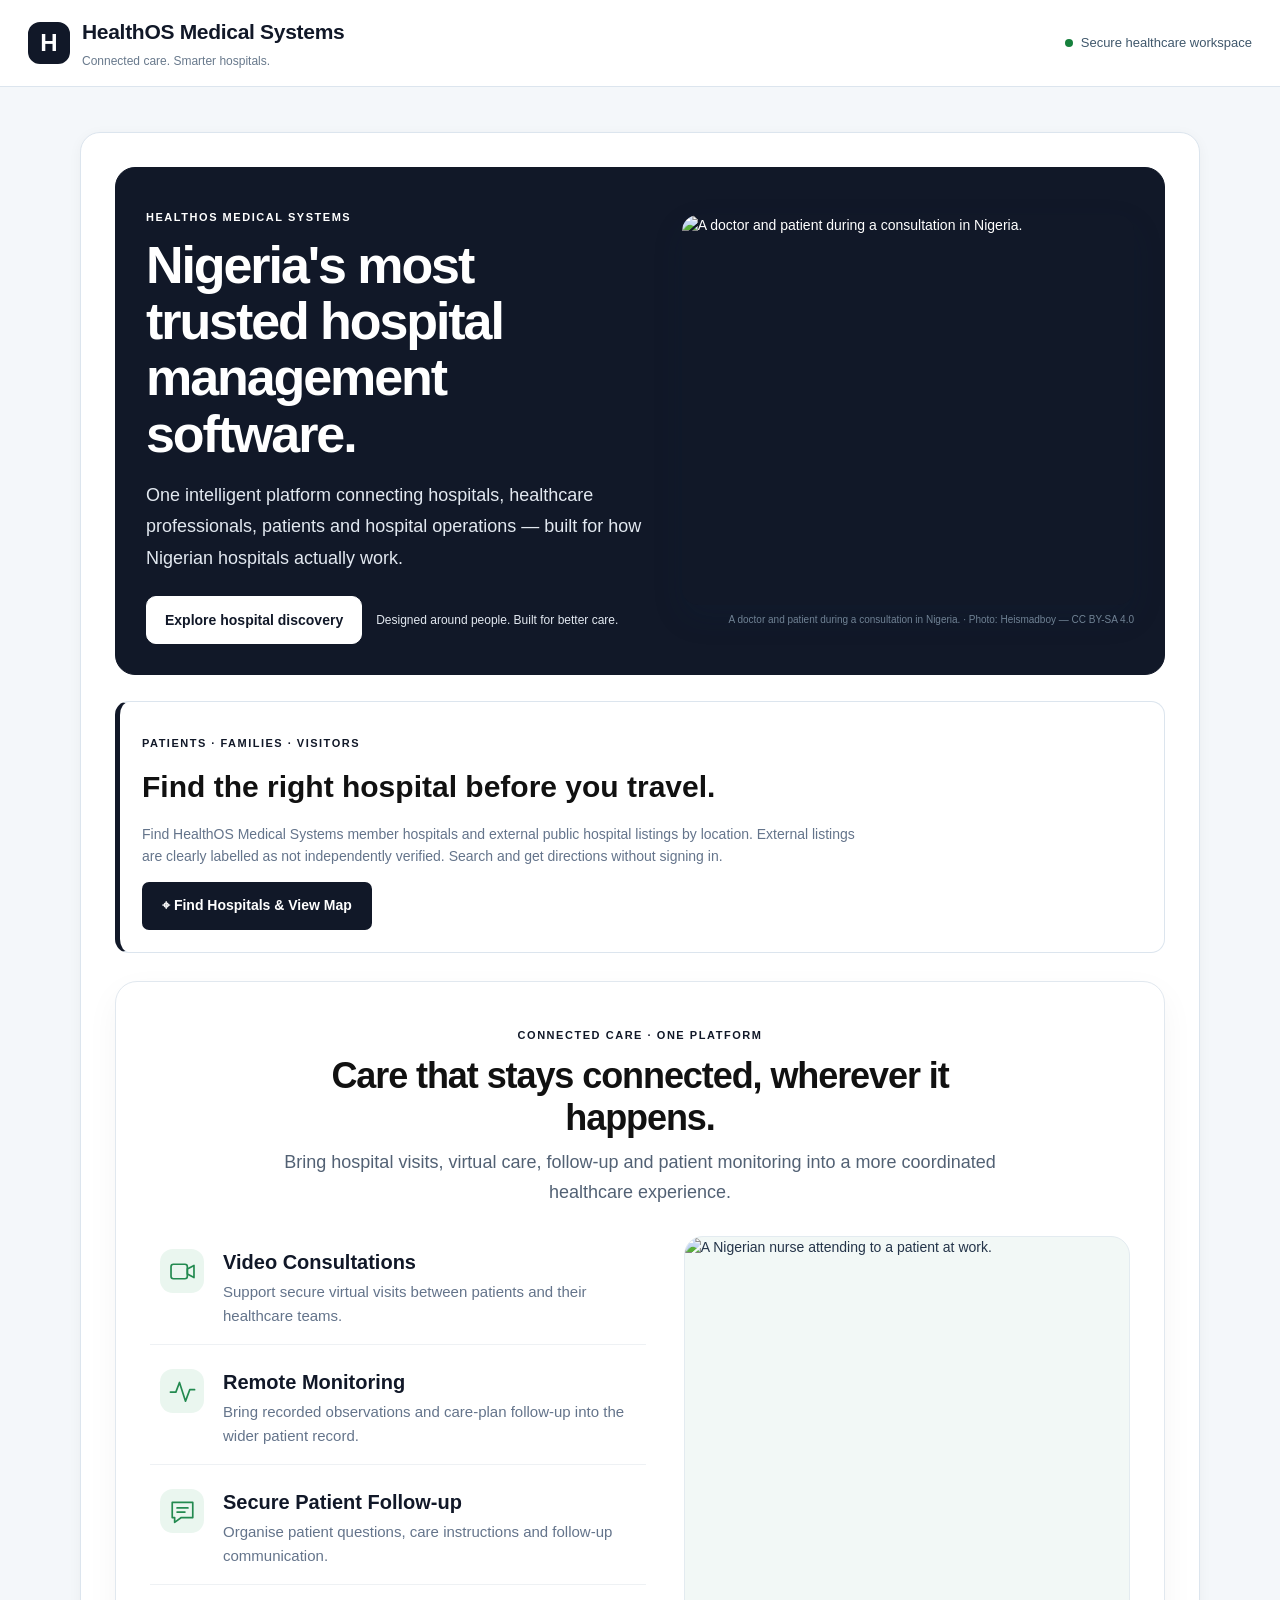
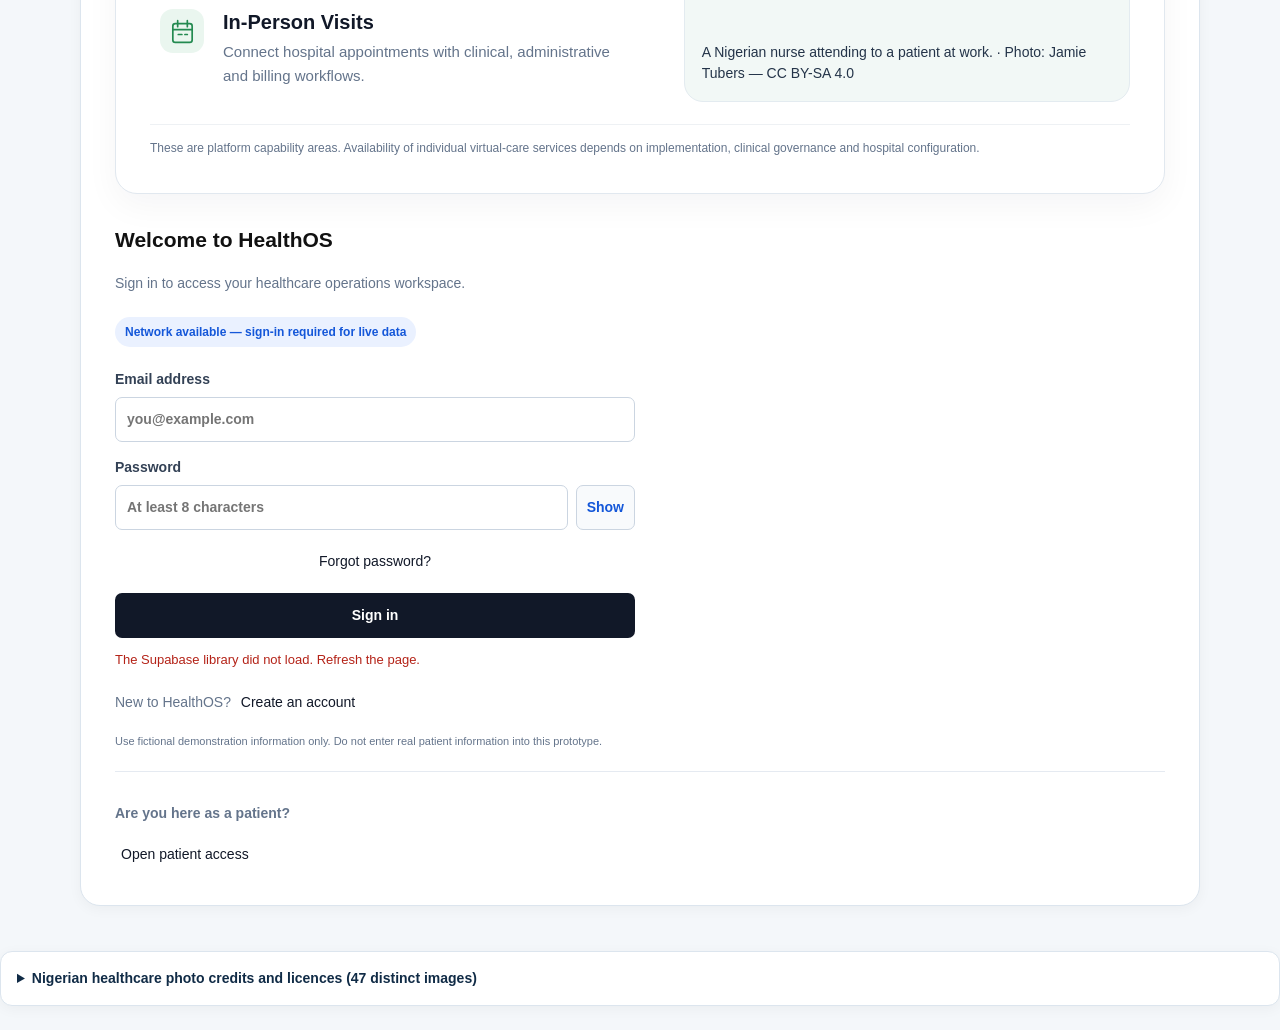
==== index.html @ c5fca18a "Add consent-based attendance evidence and review controls to staff workspaces" ====
<!DOCTYPE html>
<html lang="en">
<head>
    <meta charset="UTF-8">
    <meta name="viewport" content="width=device-width, initial-scale=1.0">
    <meta name="theme-color" content="#111828">
    <title>HealthOS Medical Systems | Hospital Management Software</title>
    <link rel="stylesheet" href="styles.css?v=20261109-discovery-map-production-v2">
    <link rel="stylesheet" href="https://unpkg.com/leaflet@1.9.4/dist/leaflet.css" integrity="sha256-p4NxAoJBhIIN+hmNHrzRCf9tD/miZyoHS5obTRR9BMY=" crossorigin="">
    <link rel="stylesheet" href="https://unpkg.com/maplibre-gl@6.3.0/dist/maplibre-gl.css">
    <script type="importmap">
      {"imports":{
        "leaflet":"https://unpkg.com/leaflet@1.9.4/dist/leaflet-src.esm.js",
        "maplibre-gl":"https://unpkg.com/maplibre-gl@6.3.0/dist/maplibre-gl.mjs"
      }}
    </script>
    <script type="module">
      import * as L from "leaflet";
      import * as maplibregl from "maplibre-gl";
      window.L = L;
      window.maplibregl = maplibregl;
      const adapter = await import("https://unpkg.com/@maplibre/maplibre-gl-leaflet@0.1.4/dist/leaflet-maplibre-gl.mjs");
      window.HealthOSMapLibreGL = adapter.maplibreGL;
      window.dispatchEvent(new Event("healthos-maplibre-ready"));
    </script>
    <script src="https://cdnjs.cloudflare.com/ajax/libs/qrcodejs/1.0.0/qrcode.min.js" defer></script>
<script src="https://cdn.jsdelivr.net/npm/@supabase/supabase-js@2"></script>
    <script src="app.js?v=20261108-department-staffing-coverage-v1" defer></script>
    <script src="icu-supervisor-management.js?v=20261108-supervisor-access-v1" defer></script>
    <script src="healthos-directory-admin.js?v=20261106-national-lga-registry-ui-v1" defer></script>
    <script src="healthos-hospital-registration-review.js?v=20261107-risk-flags-ui" defer></script>
    <script src="hospital-discovery-map.js?v=20261109-discovery-map-production-v2" defer></script>
    <script src="pharmacy-forecast.js?v=20261104-2" defer></script>
    <script src="pharmacy-procurement-intelligence.js?v=20261103-1" defer></script>
    <script src="healthos-advanced-ocr.js?v=20261103-1" defer></script>
    <script src="healthos-patient-document-ocr.js?v=20261103-2" defer></script>
    <script src="healthos-patient-intake-triage.js?v=20261103-1" defer></script>
    <script src="healthos-patient-record-intelligence.js?v=20261103-1" defer></script>
    <script src="healthos-telemedicine-readiness.js?v=20261103-1" defer></script>
    <script src="healthos-security-fraud-review.js?v=20261103-1" defer></script>
    <script src="healthos-analytics-forecasting.js?v=20261103-1" defer></script>
    <script src="offline-ehr.js?v=20261103-1" defer></script>
    <script src="pharmacy-offline.js?v=20261103-1" defer></script>
    <script src="offline-sync-center.js?v=20261103-1" defer></script>
    <script src="offline-department-tasks.js?v=20261103-1" defer></script>
    <script src="hospital-incidents.js?v=20261103-1" defer></script>
    <script src="hospital-compliance.js?v=20261103-1" defer></script>
    <script src="compliance-evidence-vault.js?v=20261103-1" defer></script>
    <script src="hospital-quality.js?v=20261103-1" defer></script>
    <script src="clinical-governance.js?v=20261103-1" defer></script>
    <script src="staff-credentialing.js?v=20261103-1" defer></script>
    <script src="clinical-decision-support.js?v=20261103-1" defer></script>
    <script src="departmental-knowledge.js?v=20261103-1" defer></script>
    <style>
        [hidden] { display: none !important; }

        .auth-screen {
            max-width: 460px;
            margin: 45px auto;
            padding: 28px;
            background: #ffffff;
            border: 1px solid #e5eaf1;
            border-radius: 14px;
            box-shadow: 0 12px 35px rgba(16, 43, 70, 0.08);
        }

        .auth-screen h2 { margin-top: 0; color: #102b46; }
        .auth-screen p { color: #64748b; line-height: 1.6; }

        .auth-form {
            display: grid;
            gap: 15px;
            margin-top: 22px;
        }

        .auth-form label {
            display: grid;
            gap: 7px;
            color: #334155;
            font-weight: 600;
        }

        .auth-form input {
            width: 100%;
            min-height: 44px;
            padding: 11px;
            border: 1px solid #cbd5e1;
            border-radius: 7px;
            font: inherit;
        }
.password-field {
    display: flex;
    align-items: stretch;
    gap: 8px;
    width: 100%;
}

.password-field input {
    flex: 1;
    min-width: 0;
}

.password-toggle {
    min-width: 58px;
    padding: 8px 10px;
    border: 1px solid #cbd5e1;
    border-radius: 7px;
    background: #f8fafc;
    color: #1457d9;
    font: inherit;
    font-weight: 600;
    cursor: pointer;
}
        .primary-button {
            min-height: 45px;
            padding: 12px 16px;
            border: 0;
            border-radius: 7px;
            background: #1457d9;
            color: #ffffff;
            font: inherit;
            font-weight: 700;
            cursor: pointer;
        }

        .primary-button:disabled { opacity: 0.6; cursor: wait; }

        .text-button {
            padding: 6px;
            border: 0;
            background: transparent;
            color: #1457d9;
            font: inherit;
            cursor: pointer;
        }

        .message {
            min-height: 20px;
            margin-top: 12px;
            font-size: 13px;
            overflow-wrap: anywhere;
        }

        .message.error, .dashboard-message.error { color: #b42318; }
        .message.success, .dashboard-message.success { color: #087443; }

        .setup-screen { max-width: 560px; }

        .connection-label {
            display: inline-block;
            margin-top: 8px;
            padding: 6px 10px;
            border-radius: 20px;
            background: #eaf1ff;
            color: #1457d9;
            font-size: 12px;
            font-weight: 700;
        }

        .dashboard-message {
            margin: 15px 0;
            color: #475569;
            line-height: 1.6;
        }

        .topbar { flex-wrap: wrap; }

        .user-info {
            display: flex;
            align-items: center;
            gap: 8px;
            flex-wrap: wrap;
        }

        .logout-button {
            padding: 8px 12px;
            border: 1px solid #dbe2ea;
            border-radius: 7px;
            background: #ffffff;
            color: #334155;
            cursor: pointer;
        }

        @media (max-width: 600px) {
            .auth-screen {
                margin: 22px 12px;
                padding: 20px;
            }
        }
        .grid3-actions {
            display: flex;
            flex-wrap: wrap;
            align-items: end;
            gap: 10px;
            margin: 12px 0;
        }
        .grid3-actions label { display: flex; flex-direction: column; gap: 6px; font-weight: 600; }
        .grid3-actions select { min-height: 45px; padding: 9px 12px; border: 1px solid #cbd5e1; border-radius: 7px; background: #fff; font: inherit; }
        .grid3-actions button { min-height: 45px; padding: 10px 14px; border-radius: 7px; font: inherit; font-weight: 700; cursor: pointer; }
        .grid3-actions .secondary-button { border: 1px solid #1457d9; background: #fff; color: #1457d9; }
        .grid3-actions .primary-button { border: 0; background: #1457d9; color: #fff; }
        .grid3-actions button:disabled { opacity: .48; cursor: not-allowed; }
        @media (max-width: 600px) {
            .grid3-actions { display: grid; grid-template-columns: 1fr; }
            .grid3-actions label, .grid3-actions select, .grid3-actions button { width: 100%; box-sizing: border-box; }
        }
    
        .department-governance-grid{display:grid;grid-template-columns:repeat(auto-fit,minmax(260px,1fr));gap:16px;margin-top:18px}
        .department-governance-grid .stat-card{display:grid;gap:10px;align-content:start;padding:18px;border:1px solid #dce5f0;border-radius:12px;background:#fff}
        .department-governance-grid h4{margin:0 0 4px;color:#102b46}
        .department-governance-grid label{display:grid;gap:6px;font-weight:600;color:#334155}
        .department-governance-grid input:not([type=checkbox]),.department-governance-grid select,.department-governance-grid textarea{width:100%;min-height:40px;padding:9px 10px;border:1px solid #cbd5e1;border-radius:7px;background:#fff;color:#102b46;font:inherit}
        .department-governance-grid .checkbox-label{display:flex;align-items:center;gap:9px;font-weight:500}
        .department-governance-grid .checkbox-label input{width:17px;height:17px}
        .department-governance-register{display:grid;gap:14px;margin-top:12px}
        .department-governance-card{padding:18px;border:1px solid #dce5f0;border-radius:12px;background:#fff}
        .department-governance-card h4,.department-governance-card h5{color:#102b46;margin:0 0 8px}
        .department-governance-item{margin-top:12px;padding:14px;border-left:3px solid #1b4f91;background:#f5f8fc;border-radius:6px}
        .department-governance-duty{display:flex;justify-content:space-between;gap:12px;align-items:center;flex-wrap:wrap;padding:8px 0;border-top:1px solid #e1e8f0}
        .department-governance-duty p{margin:0}
        .department-governance-register .button-row{display:flex;gap:8px;flex-wrap:wrap;margin-top:8px}
        @media(max-width:640px){.department-governance-duty{align-items:flex-start;flex-direction:column}}
</style>
</head>
<body>
    <header class="topbar">
        <div class="brand">
            <div class="brand-icon">H</div>
            <div>
                <h1>HealthOS Medical Systems</h1>
                <p>Connected care. Smarter hospitals.</p>
            </div>
        </div>
        <div class="user-info">
            <span class="status-dot"></span>
            <span id="currentUserLabel">Secure healthcare workspace</span>
            <button id="openDirectoryAdminButton" class="logout-button" type="button" hidden onclick="var p=document.getElementById('platformDirectoryAdmin');if(p){p.hidden=false;p.scrollIntoView({behavior:'smooth',block:'start'});}">Platform directory admin</button>
            <button id="logoutButton" class="logout-button" type="button" hidden>
                Sign out
            </button>
        </div>
    </header>

    <div id="offlineModeBanner" role="status" aria-live="polite" hidden style="margin:0;padding:10px 16px;background:#fff4e5;border-bottom:1px solid #f0c36d;color:#7a3e00;font-weight:600;text-align:center">
        Offline mode: application shell available. Patient records, billing, pharmacy and clinical actions are not available offline. No patient data is stored on this device.
    </div>

    <main>
        <section id="authPanel" class="auth-screen">
            <section class="healthos-brand-hero" aria-labelledby="healthosBrandHeadline">
                <div class="healthos-brand-copy">
                    <p class="eyebrow">HEALTHOS MEDICAL SYSTEMS</p>
                    <h2 id="healthosBrandHeadline">Nigeria's most trusted hospital management software.</h2>
                    <p>One intelligent platform connecting hospitals, healthcare professionals, patients and hospital operations — built for how Nigerian hospitals actually work.</p>
                    <div class="healthos-brand-actions">
                        <a class="primary-button" href="#publicDiscoveryHeading">Explore hospital discovery</a>
                        <span>Designed around people. Built for better care.</span>
                    </div>
                </div>
                <figure class="healthos-brand-photo">
                    <img src="https://commons.wikimedia.org/wiki/Special:FilePath/Doctor%20and%20patient.jpg" alt="A doctor and patient during a consultation in Nigeria." loading="lazy" fetchpriority="high" data-photo-credit="Heismadboy — CC BY-SA 4.0" decoding="async">
                    <figcaption>A doctor and patient during a consultation in Nigeria. · Photo: Heismadboy — CC BY-SA 4.0</figcaption>
                </figure>
            </section>
            <section class="public-discovery-hero" aria-labelledby="publicDiscoveryHeading">
                <p class="eyebrow">PATIENTS · FAMILIES · VISITORS</p>
                <h2 id="publicDiscoveryHeading">Find the right hospital before you travel.</h2>
                <p>Find HealthOS Medical Systems member hospitals and external public hospital listings by location. External listings are clearly labelled as not independently verified. Search and get directions without signing in.</p>
                <button id="openPublicHospitalDiscoveryButton" class="primary-button" type="button" onclick="window.openHealthOSHospitalDiscovery()">⌖ Find Hospitals & View Map</button>
            </section>
            <section id="healthosCarePathways" class="healthos-care-pathways" aria-labelledby="healthosCarePathwaysTitle">
                <div class="healthos-care-intro">
                    <p class="eyebrow">CONNECTED CARE · ONE PLATFORM</p>
                    <h2 id="healthosCarePathwaysTitle">Care that stays connected, wherever it happens.</h2>
                    <p>Bring hospital visits, virtual care, follow-up and patient monitoring into a more coordinated healthcare experience.</p>
                </div>
                <div class="healthos-care-layout">
                    <div class="healthos-care-list">
                        <article class="healthos-care-item">
                            <span class="healthos-care-icon" aria-hidden="true">
                                <svg viewBox="0 0 48 48"><rect x="5" y="12" width="27" height="24" rx="4"></rect><path d="m32 20 11-6v20l-11-6z"></path></svg>
                            </span>
                            <div><h3>Video Consultations</h3><p>Support secure virtual visits between patients and their healthcare teams.</p></div>
                        </article>
                        <article class="healthos-care-item">
                            <span class="healthos-care-icon" aria-hidden="true">
                                <svg viewBox="0 0 48 48"><path d="M4 25h9l6-16 10 31 7-19h8"></path></svg>
                            </span>
                            <div><h3>Remote Monitoring</h3><p>Bring recorded observations and care-plan follow-up into the wider patient record.</p></div>
                        </article>
                        <article class="healthos-care-item">
                            <span class="healthos-care-icon" aria-hidden="true">
                                <svg viewBox="0 0 48 48"><path d="M7 9h34v25H22L11 42v-8H7z"></path><path d="M15 18h18M15 25h13"></path></svg>
                            </span>
                            <div><h3>Secure Patient Follow-up</h3><p>Organise patient questions, care instructions and follow-up communication.</p></div>
                        </article>
                        <article class="healthos-care-item">
                            <span class="healthos-care-icon" aria-hidden="true">
                                <svg viewBox="0 0 48 48"><rect x="8" y="11" width="32" height="31" rx="4"></rect><path d="M16 6v10M32 6v10M8 21h32M17 29h6M28 29h4"></path></svg>
                            </span>
                            <div><h3>In-Person Visits</h3><p>Connect hospital appointments with clinical, administrative and billing workflows.</p></div>
                        </article>
                    </div>
                    <figure class="healthos-care-visual">
                        <img src="https://commons.wikimedia.org/wiki/Special:FilePath/A%20Nigerian%20Nurse%20attending%20to%20a%20patient.jpg" alt="A Nigerian nurse attending to a patient at work." loading="lazy" decoding="async" data-photo-credit="Jamie Tubers — CC BY-SA 4.0">
                        <figcaption>A Nigerian nurse attending to a patient at work. · Photo: Jamie Tubers — CC BY-SA 4.0</figcaption>
                    </figure>
                </div>
                <p class="healthos-care-disclaimer">These are platform capability areas. Availability of individual virtual-care services depends on implementation, clinical governance and hospital configuration.</p>
            </section>

            <h2 id="authHeading">Welcome to HealthOS Medical Systems</h2>
            <p id="authDescription">
                Sign in to access your secure hospital workspace.
            </p>
            <span class="connection-label" id="connectionStatus">
                Checking connection...
            </span>

            <form id="authForm" class="auth-form">
                <label id="nameField" hidden>
                    Full name
                    <input
                        type="text"
                        id="fullName"
                        name="fullName"
                        autocomplete="name"
                        placeholder="Enter your full name"
                    >
                </label>

                <label>
                    Email address
                    <input
                        type="email"
                        id="email"
                        name="email"
                        autocomplete="email"
                        placeholder="you@example.com"
                        required
                    >
                </label>

                                <label>
                    Password
                    <span class="password-field">
                        <input
                            type="password"
                            id="password"
                            name="password"
                            autocomplete="current-password"
                            minlength="8"
                            placeholder="At least 8 characters"
                            required
                        >
                        <button
                            type="button"
                            class="password-toggle"
                            data-password-target="password"
                            aria-label="Show password"
                            aria-pressed="false"
                        >Show</button>
                    </span>
                </label>

                <button
                    id="forgotPasswordButton"
                    class="text-button"
                    type="button"
                >Forgot password?</button>

                <button id="authSubmit" class="primary-button" type="submit">
                    Sign in
                </button>
            </form>

            <p id="authMessage" class="message" role="status" aria-live="polite"></p>

            <p>
                <span id="authModeText">New to HealthOS Medical Systems?</span>
                <button id="authModeToggle" class="text-button" type="button">
                    Create an account
                </button>
            </p>

            <p class="stat-note">
                Use fictional demonstration information only. Do not enter
                real patient information into this prototype.
            </p>
            <div style="border-top:1px solid #e5eaf1;margin-top:20px;padding-top:16px">
                <p><strong>Are you here as a patient?</strong></p>
                <button id="openPatientAccessButton" class="text-button" type="button">Open patient access</button>
            </div>
        </section>

        <!-- HEALTHOS MEDICAL SYSTEMS: GLOBAL PATIENT ACCESS PORTAL -->
        <section id="patientPortal" class="auth-screen setup-screen" hidden>
<figure class="healthos-section-photo"><img src="https://commons.wikimedia.org/wiki/Special:FilePath/A%20Nigerian%20Nurse.jpg" alt="A Nigerian nurse managing patients' folders at General Hospital Ilorin, Kwara State." loading="lazy" decoding="async" data-photo-credit="Jamie Tubers — CC BY-SA 4.0"><figcaption>A Nigerian nurse managing patients' folders at General Hospital Ilorin, Kwara State. · Photo: Jamie Tubers — CC BY-SA 4.0</figcaption></figure>

            <div class="patient-discovery-shortcut">
                <strong>Looking for a hospital?</strong>
                <p>Search HealthOS Medical Systems member hospitals and external public listings, then get directions before requesting care.</p>
                <button id="patientOpenHospitalDiscoveryButton" class="secondary-button" type="button" onclick="openHealthOSHospitalDiscovery()">Find a Hospital</button>
            </div>
            <div class="panel-heading">
                <div>
                    <p class="eyebrow">HEALTHOS MEDICAL SYSTEMS · PATIENT ACCESS</p>
                    <h2>Healthcare, connected.</h2>
                    <p>Find verified hospitals, request a connection, and manage your healthcare access.</p>
                </div>
            </div>
            <form id="patientAuthForm" class="auth-form">
                <label>Full name
                    <input id="patientFullName" type="text" minlength="2" maxlength="150" autocomplete="name" required>
                </label>
                <label>Email address
                    <input id="patientEmail" type="email" autocomplete="email" required>
                </label>
                <label>Password
                    <input id="patientPassword" type="password" minlength="8" autocomplete="new-password" required>
                </label>
                <button id="patientAuthSubmit" class="primary-button" type="submit">Create patient account</button>
                <button id="patientAuthModeToggle" class="text-button" type="button">Already have an account? Sign in</button>
            </form>
            <p id="patientAuthMessage" class="message" role="status" aria-live="polite"></p>
            <div id="patientPortalWorkspace" hidden>
                <h3>Your patient profile</h3>
                <form id="patientProfileForm" class="auth-form">
                    <label>Full name
                        <input id="patientProfileName" type="text" minlength="2" maxlength="150" required>
                    </label>
                    <label>Phone number (international format)
                        <input id="patientProfilePhone" type="tel" maxlength="20" placeholder="+234...">
                    </label>
                    <label>Country code
                        <input id="patientProfileCountry" type="text" minlength="2" maxlength="2" placeholder="NG">
                    </label>
                    <label>Preferred language
                        <select id="patientProfileLanguage">
                            <option value="en">English</option>
                            <option value="ha">Hausa</option>
                            <option value="yo">Yoruba</option>
                            <option value="ig">Igbo</option>
                            <option value="fr">French</option>
                            <option value="ar">Arabic</option>
                        </select>
                    </label>
                    <button class="primary-button" type="submit">Save patient profile</button>
                </form>
                <p id="patientProfileMessage" class="message" role="status" aria-live="polite"></p>
                <h3>My hospital connection requests</h3>
                <div id="patientHospitalLinks" class="stats-grid"><p class="muted">No requests loaded.</p></div>
                <h3>Link my hospital patient record</h3>
                <p class="muted">If you already have a patient number at a connected hospital, request a secure identity match. The hospital must confirm that number against its own record. This does not automatically grant access to your medical records.</p>
                <form id="patientIdentityLinkForm" class="auth-form">
                    <label>Connected hospital
                        <select id="patientIdentityClinic" required><option value="">Loading connected hospitals...</option></select>
                    </label>
                    <label>Hospital patient number
                        <input id="patientIdentityNumber" type="text" minlength="2" maxlength="60" required placeholder="Enter the patient number issued by the hospital">
                    </label>
                    <label>Message to the hospital (optional)
                        <textarea id="patientIdentityMessage" maxlength="500" rows="2" placeholder="Optional details to help the hospital identify your record"></textarea>
                    </label>
                    <label class="checkbox-label"><input id="patientIdentityConsent" type="checkbox" required> I consent to this hospital checking the patient number I provided and linking the matching hospital record to my HealthOS patient account.</label>
                    <button id="patientIdentitySubmit" class="primary-button" type="submit">Request identity match</button>
                </form>
                <p id="patientIdentityMessageStatus" class="message" role="status" aria-live="polite"></p>
                <div id="patientIdentityRequests" class="stats-grid"><p class="muted">No identity-link requests loaded.</p></div>
                <h3>Medical record access requests</h3>
                <p class="muted">A hospital requesting your records must be connected to your patient account. Review each request and approve or reject it. Approval here authorises a request only; records are not released until the secure verification and release stage is completed.</p>
                <div id="patientRecordShareAccessRequests" class="stats-grid"><p class="muted">No record-access requests loaded.</p></div>
                <h3>Book an appointment</h3>
                <p class="muted">Requests can be sent only to hospitals that have approved your connection. The hospital must confirm the requested time.</p>
                <form id="patientAppointmentForm" class="auth-form">
                    <label>Connected hospital<select id="patientAppointmentClinic" required><option value="">Loading connected hospitals...</option></select></label>
                    <label>Department<select id="patientAppointmentDepartment" required disabled><option value="">Select a hospital first</option></select></label>
                    <label>Preferred date and time<input id="patientAppointmentAt" type="datetime-local" required></label>
                    <label>Consultation type<select id="patientAppointmentType"><option value="in_person">In person</option><option value="audio">Audio consultation</option><option value="video">Video consultation</option></select></label>
                    <label>Reason for visit<input id="patientAppointmentReason" maxlength="500" minlength="3" required placeholder="Brief reason for your appointment"></label>
                    <label>Additional note (optional)<textarea id="patientAppointmentNote" maxlength="1000" rows="2"></textarea></label>
                    <button id="patientAppointmentSubmit" class="primary-button" type="submit">Send appointment request</button>
                </form>
                <p id="patientAppointmentMessage" class="message" role="status" aria-live="polite"></p>
                <h3>My appointment requests</h3>
                <div id="patientAppointmentList" class="stats-grid"><p class="muted">No appointment requests loaded.</p></div>
                <h3>Remote consultations</h3>
                <p class="muted">Accepted audio/video appointments appear here. A secure consultation room becomes available only after the hospital connects an approved telemedicine provider.</p>
                <div id="patientTelemedicineSessions" class="stats-grid"><p class="muted">No remote consultations loaded.</p></div>
                <h3>International healthcare payments</h3>
                <p class="muted">View payment requests from connected hospitals. Online checkout is shown only when a verified payment provider is configured.</p>
                <div id="patientInternationalPayments" class="stats-grid"><p class="muted">No payment requests loaded.</p></div>
                <h3>My Medical Documents</h3>
                <p class="muted">Privately store your own medical documents, laboratory reports and diagnostic images. Only your signed-in account can list and retrieve these files in this initial release.</p>
                <form id="patientFileUploadForm" class="auth-form">
                    <label>Select a document
                        <input id="patientFileInput" type="file" accept=".pdf,.jpg,.jpeg,.png,.webp,.txt,.mp3,.wav,.webm,.docx" required>
                    </label>
                    <button id="patientFileUploadButton" class="primary-button" type="submit">Upload securely</button>
                </form>
                <section class="panel" id="patientDocumentOcrPanel" aria-labelledby="patientDocumentOcrHeading">
<figure class="healthos-section-photo"><img src="https://commons.wikimedia.org/wiki/Special:FilePath/A%20nurse%20in%20a%20Hospital%20in%20Nigeria.jpg" alt="A nurse working inside a Nigerian hospital." loading="lazy" decoding="async" data-photo-credit="Beendy234 — CC BY 4.0"><figcaption>A nurse working inside a Nigerian hospital. · Photo: Beendy234 — CC BY 4.0</figcaption></figure>

                    <h4 id="patientDocumentOcrHeading">Medical Document OCR Preview</h4>
                    <p class="muted">Preview text from a selected prescription, laboratory report or medical document in this browser before secure upload. The extracted text is not automatically added to your medical record or sent to an external service. Always retain and verify the original document.</p>
                    <button type="button" id="patientDocumentOcrButton" class="secondary-button" disabled>Read selected document</button>
                    <p id="patientDocumentOcrStatus" class="message" role="status" aria-live="polite">Choose a PDF or image above to prepare a local OCR preview.</p>
                    <details id="patientDocumentOcrResult" hidden><summary>Review extracted text</summary><pre id="patientDocumentOcrText" style="white-space:pre-wrap;overflow-wrap:anywhere"></pre></details>
                </section>
                <p id="patientFileMessage" class="message" role="status" aria-live="polite"></p>
                <div id="patientFileList" class="stats-grid"><p class="muted">No documents loaded.</p></div>
                <h3>Specialist referrals requiring your decision</h3>
                <p class="muted">Review the receiving hospital and reason. Your consent is required before the receiving hospital can review the referral.</p>
                <div id="patientGlobalReferrals" class="stats-grid"><p class="muted">No referrals awaiting your decision.</p></div>
            </div>
            <button id="patientPortalBackButton" class="text-button" type="button">Return to HealthOS sign in</button>
        </section>
        <!-- END GLOBAL PATIENT ACCESS PORTAL -->
        <section id="passwordRecoveryPanel" class="auth-screen" hidden>
            <h2>Reset your password</h2>

            <p>
                Enter your new password below to regain access to your
                HealthOS Medical Systems account.
            </p>

            <form id="passwordRecoveryForm" class="auth-form">
                <label>
                    New password
                    <span class="password-field">
                        <input
                            type="password"
                            id="newPassword"
                            name="newPassword"
                            autocomplete="new-password"
                            minlength="8"
                            placeholder="At least 8 characters"
                            required
                        >
                        <button
                            type="button"
                            class="password-toggle"
                            data-password-target="newPassword"
                            aria-label="Show password"
                            aria-pressed="false"
                        >Show</button>
                    </span>
                </label>

                <label>
                    Confirm new password
                    <span class="password-field">
                        <input
                            type="password"
                            id="confirmNewPassword"
                            name="confirmNewPassword"
                            autocomplete="new-password"
                            minlength="8"
                            placeholder="Enter your password again"
                            required
                        >
                        <button
                            type="button"
                            class="password-toggle"
                            data-password-target="confirmNewPassword"
                            aria-label="Show password"
                            aria-pressed="false"
                        >Show</button>
                    </span>
                </label>

                <button
                    id="passwordRecoverySubmit"
                    class="primary-button"
                    type="submit"
                >
                    Save new password
                </button>

                <button
                    id="passwordRecoveryCancel"
                    class="text-button"
                    type="button"
                >
                    Return to sign in
                </button>
            </form>

            <p
                id="passwordRecoveryMessage"
                class="message"
                role="status"
                aria-live="polite"
            ></p>
        </section>
        <section id="clinicSetup" class="auth-screen setup-screen" hidden>
            <h2>Set up your clinic workspace</h2>
            <p>
                Create a workspace for your clinic. You must be signed in
                before you can create one.
            </p>

            <form id="clinicForm" class="auth-form">
                <label>
                    Clinic or organisation name
                    <input
                        type="text"
                        id="clinicName"
                        name="clinicName"
                        maxlength="150"
                        placeholder="e.g. Example Community Clinic"
                        required
                    >
                </label>

                <button class="primary-button" type="submit">
                    Create clinic workspace
                </button>
            </form>

            <p id="clinicMessage" class="message" role="status" aria-live="polite"></p>
        </section>
<!-- HEALTHOS MEDICAL SYSTEMS ADMIN VERIFICATION -->
<section
    id="adminVerification"
    class="auth-screen"
    hidden
>
    <h2>Management Dashboard Verification</h2>

    <p>
        This dashboard is restricted to authorised
        hospital management personnel.
    </p>

    <p>
        Verify your identity using your existing
        HealthOS Medical Systems account password.
    </p>

    <form id="adminVerificationForm" class="auth-form">
        <label>
            Account password

            <input
                type="password"
                id="adminVerificationPassword"
                name="adminVerificationPassword"
                autocomplete="current-password"
                placeholder="Enter your account password"
                required
            >
        </label>

        <button
            id="adminVerificationSubmit"
            class="primary-button"
            type="submit"
        >
            Verify and Continue
        </button>
    </form>

    <p
        id="adminVerificationMessage"
        class="message"
        role="status"
        aria-live="polite"
    ></p>

    <button
        id="adminVerificationCancel"
        class="text-button"
        type="button"
    >
        Cancel and return
    </button>
</section>
        <!-- HEALTHOS MEDICAL SYSTEMS: STAFF REGISTRATION PANEL -->
<section id="staffRegistrationPanel" class="panel" hidden>

    <div class="panel-heading">
        <div>
            <p class="eyebrow">STAFF MANAGEMENT</p>
            <h2>Register New Staff</h2>
            <p class="muted">
                Create a staff profile for an authorised member
                of your healthcare facility.
            </p>
        </div>

        <span class="demo-badge">ADMIN</span>
    </div>

    <form id="staffRegistrationForm" class="auth-form">
        <label for="staffEmail">
            Staff Email Address
            <input
                type="email"
                id="staffEmail"
                name="staffEmail"
                maxlength="254"
                autocomplete="email"
                placeholder="Enter staff member's email"
                required
            >
        </label>
                <label for="staffInitialPassword">
            Initial Password
            <input
                type="password"
                id="staffInitialPassword"
                name="staffInitialPassword"
                 minlength="12"
                maxlength="72"
                autocomplete="new-password"
                placeholder="Set an initial password"
                required
            >
            <small class="muted">
                    Use at least 12 characters, including an uppercase letter,
                a lowercase letter, a number, and a symbol. Share the password securely.
            </small>
                </label>
        <label for="staffFullName">
            Staff Full Name
            <input
                type="text"
                id="staffFullName"
                name="staffFullName"
                minlength="2"
                maxlength="150"
                autocomplete="name"
                placeholder="Enter staff member's full name"
                required
            >
        </label>

        <label for="staffEmployeeId">
            Staff ID
            <input
                type="text"
                id="staffEmployeeId"
                name="staffEmployeeId"
                maxlength="50"
                placeholder="Enter a unique staff ID"
                required
            >
        </label>

        <label for="staffDepartment">
            Department
            <select
                id="staffDepartment"
                name="staffDepartment"
                required
            >
                <option value="">Select department</option>
            </select>
        </label>        <label for="staffProfessionalRole">
            Professional Role
            <select
                id="staffProfessionalRole"
                name="staffProfessionalRole"
                required
            >
                <option value="">Select a department first</option>
            </select>
        </label>

        <label for="staffRegistrationNumber">
            Professional Registration Number
            <input
                type="text"
                id="staffRegistrationNumber"
                name="staffRegistrationNumber"
                maxlength="100"
                placeholder="Optional, where applicable"
            >
        </label>

        <button
            id="staffRegistrationSubmit"
            class="primary-button"
            type="submit"
        >
            Register Staff
        </button>

    </form>

    <p
        id="staffRegistrationMessage"
        class="message"
        role="status"
        aria-live="polite"
    ></p>

    <p class="disclaimer">
        Staff registration must be authorised by the facility.
        Access permissions must be verified by the server.
    </p>

</section>
<!-- END HEALTHOS MEDICAL SYSTEMS: STAFF REGISTRATION PANEL -->
        <!-- HEALTHOS MEDICAL SYSTEMS: STAFF ACTIVITY WORKSPACE -->
<section id="staffWorkspace" class="panel" hidden>
<figure class="healthos-section-photo"><img src="https://commons.wikimedia.org/wiki/Special:FilePath/Nurse%20on%20her%20way%20to%20begin%20her%20shift.jpg" alt="A Nigerian nurse arriving to begin her hospital shift in Lagos State." loading="lazy" decoding="async" data-photo-credit="Theindigochxld — CC BY-SA 4.0"><figcaption>A Nigerian nurse arriving to begin her hospital shift in Lagos State. · Photo: Theindigochxld — CC BY-SA 4.0</figcaption></figure>
<section class="panel nursing-workspace" id="nursingWorkspace" aria-labelledby="nursingWorkspaceHeading">
 <div class="panel-heading"><div><p class="eyebrow">NURSING DEPARTMENT · AUTHORISED STAFF</p><h2 id="nursingWorkspaceHeading">Nursing Care Workspace</h2><p class="muted">Patient observations, nursing tasks, shift handover and accountable documentation.</p></div><button type="button" id="nursingRefreshButton" class="secondary-button">Refresh nursing workspace</button></div>
 <p id="nursingWorkspaceMessage" class="message" role="status" aria-live="polite">Load your authorised nursing workspace.</p>
 <div class="stats-grid"><article class="stat-card"><p>Open encounters</p><h3 id="nursingOpenEncounters">—</h3></article><article class="stat-card"><p>Observations recorded today</p><h3 id="nursingVitalsToday">—</h3></article><article class="stat-card"><p>Handover records today</p><h3 id="nursingHandoversToday">—</h3></article></div>
 <div class="panel"><h3>Patient observations</h3><p class="muted">Select an open encounter. Only authorised staff with clinical-record creation permission can save observations. Values are recorded as entered and are not interpreted as a diagnosis.</p>
  <form id="nursingVitalsForm" class="form-grid">
   <label>Open patient encounter<select id="nursingEncounterSelect" required><option value="">Refresh to load encounters</option></select></label>
   <label>Temperature (°C)<input id="nursingTemperature" type="number" step="0.1" min="25" max="45"></label>
   <label>Systolic BP (mmHg)<input id="nursingSystolic" type="number" min="40" max="300"></label>
   <label>Diastolic BP (mmHg)<input id="nursingDiastolic" type="number" min="20" max="200"></label>
   <label>Pulse (bpm)<input id="nursingPulse" type="number" min="20" max="250"></label>
   <label>Respiratory rate (/min)<input id="nursingRespiratory" type="number" min="4" max="80"></label>
   <label>Oxygen saturation (%)<input id="nursingOxygen" type="number" min="50" max="100" step="0.1"></label>
   <label>Weight (kg)<input id="nursingWeight" type="number" min="0.2" max="500" step="0.1"></label>
   <label>Height (cm)<input id="nursingHeight" type="number" min="20" max="260" step="0.1"></label>
   <label>Pain score (0–10)<input id="nursingPain" type="number" min="0" max="10"></label>
   <label class="full-width">Observation notes<textarea id="nursingObservationNotes" rows="3" maxlength="2000" placeholder="Objective observations and context only"></textarea></label>
   <button type="submit" class="primary-button" id="nursingSaveVitals">Save patient observations</button>
  </form>
 </div>
 <div class="panel"><h3>Shift handover register</h3><p class="muted">Record what was handed over, the receiving staff member and outstanding care tasks. Each entry is time-stamped and attributed to the signed-in staff account. This register does not replace verbal escalation for urgent care.</p>
  <form id="nursingHandoverForm" class="form-grid">
   <label>Shift<select id="nursingShiftCode" required><option value="morning">Morning</option><option value="afternoon">Afternoon</option><option value="night">Night</option><option value="other">Other</option></select></label>
   <label>Incoming staff member<select id="nursingIncomingStaff"><option value="">Not specified</option></select></label>
   <label class="full-width">Handover summary<textarea id="nursingHandoverSummary" rows="4" minlength="10" maxlength="5000" required placeholder="Summarise care delivered, current concerns and key handover information"></textarea></label>
   <label class="full-width">Outstanding tasks / follow-up<textarea id="nursingPendingItems" rows="3" maxlength="3000" placeholder="List pending actions, owner and expected follow-up"></textarea></label>
   <button type="submit" class="primary-button" id="nursingSaveHandover">Record shift handover</button>
  </form>
  <div class="table-wrap"><table><thead><tr><th>Recorded</th><th>Shift</th><th>Outgoing staff</th><th>Incoming staff</th><th>Handover summary</th><th>Outstanding items</th></tr></thead><tbody id="nursingHandoverRows"><tr><td colspan="6">Refresh to load authorised handover records.</td></tr></tbody></table></div>
 </div>
 <div class="panel"><h3>My authorised nursing tasks</h3><p class="muted">Tasks assigned to your active staff assignments. Use the existing task workflow to accept, start, block, submit evidence and obtain supervisor review.</p><div id="nursingTasksList" class="stats-grid"><p class="muted">Refresh to load assigned tasks.</p></div></div>
 <p class="stat-note">Clinical safety: urgent care must never be delayed for data entry. This workspace records observations; it does not calculate diagnoses, prescribe treatment or replace hospital protocols. Access is enforced by existing Supabase row-level security and clinical-record permissions.</p>
</section>
<!-- HEALTHOS ICU WORKSPACE: READ-ONLY INTEGRATION WITH EXISTING ADMISSIONS, BEDS AND VITALS -->
<section class="panel" id="icuWorkspace" aria-labelledby="icuWorkspaceHeading">
 <figure class="healthos-section-photo"><img src="https://commons.wikimedia.org/wiki/Special:FilePath/Health%20Care%20for%20Africa.%20A%20Nigerian%20Hospital%20Emergency%20Set%20up.jpg" alt="Emergency-care setup in a Nigerian hospital." loading="lazy" decoding="async" data-photo-credit="IsiakAbdulfatai — CC BY-SA 4.0"><figcaption>Emergency-care setup in a Nigerian hospital. · Photo: IsiakAbdulfatai — CC BY-SA 4.0</figcaption></figure>
 <div class="panel-heading"><div><p class="eyebrow">INTENSIVE CARE · AUTHORISED CLINICAL STAFF</p><h2 id="icuWorkspaceHeading">Intensive Care Unit Workspace</h2><p class="muted">A shared ICU overview using existing hospital admissions, bed records and authorised patient observations.</p></div><button type="button" class="secondary-button" id="icuRefreshButton">Refresh ICU workspace</button></div>
 <p id="icuWorkspaceMessage" class="message" role="status" aria-live="polite">Sign in with an authorised hospital staff account to load ICU records.</p>
 <div class="stats-grid">
  <article class="stat-card"><p>ICU beds recorded</p><h3 id="icuTotalBeds">—</h3></article>
  <article class="stat-card"><p>Occupied ICU beds</p><h3 id="icuOccupiedBeds">—</h3></article>
  <article class="stat-card"><p>Available ICU beds</p><h3 id="icuAvailableBeds">—</h3></article>
  <article class="stat-card"><p>Current ICU admissions</p><h3 id="icuActiveAdmissions">—</h3></article>
 </div>
 <div class="panel">
  <h3>Authorised ICU admission</h3>
  <p class="muted">Admission requires bed-management create permission. The database verifies the patient, ICU bed availability and admission reference before recording the admission.</p>
  <form id="icuAdmissionForm" class="form-grid">
   <label>Patient<select id="icuAdmissionPatient" required><option value="">Select patient</option></select></label>
   <label>Available ICU bed<select id="icuAdmissionBed" required><option value="">Select available ICU bed</option></select></label>
   <label>Admission reference<input id="icuAdmissionNumber" maxlength="80" required placeholder="Enter hospital admission number"></label>
   <label class="full-width">Admission reason<textarea id="icuAdmissionReason" rows="2" maxlength="2000" required placeholder="Document the authorised admission reason"></textarea></label>
   <button type="submit" class="primary-button" id="icuAdmitButton">Admit patient to ICU</button>
  </form>
 </div>
 <div class="panel"><h3>Current ICU patient list</h3><p class="muted">Patients appear here when an active admission is linked to a bed whose ward or bed type is labelled ICU or Intensive Care. This view does not assign beds or staff.</p>
  <div class="table-wrap"><table><thead><tr><th>Patient</th><th>Admission reference</th><th>Bed</th><th>Ward</th><th>Admitted</th><th>Latest recorded observations</th><th>Authorised actions</th></tr></thead><tbody id="icuAdmissionsRows"><tr><td colspan="7">Refresh to load ICU admissions.</td></tr></tbody></table></div>
 </div>
 <div class="panel">
  <h3>ICU nurse responsibility</h3>
  <p class="muted">Only active nursing staff assignments are eligible. Supervisors with bed-management modification permission can assign or end responsibility. Each change is recorded in the security audit log.</p>
  <form id="icuNurseAssignmentForm" class="form-grid">
   <label>Active ICU admission<select id="icuNurseAdmission" required><option value="">Select ICU patient admission</option></select></label>
   <label>Authorised nurse<select id="icuNurseStaff" required><option value="">Select active nurse</option></select></label>
   <label class="full-width">Assignment note<textarea id="icuNurseAssignmentNote" rows="2" minlength="5" maxlength="1000" required placeholder="Document shift or care-team responsibility"></textarea></label>
   <button type="submit" class="primary-button" id="icuAssignNurseButton">Assign nurse</button>
  </form>
  <div class="table-wrap"><table><thead><tr><th>Patient</th><th>Nurse</th><th>Professional role</th><th>Assigned</th><th>Assignment note</th><th>Action</th></tr></thead><tbody id="icuNurseAssignmentRows"><tr><td colspan="6">Refresh to load ICU nurse assignments.</td></tr></tbody></table></div>
 </div>

 <div class="panel">
  <h3>ICU patient shift handover</h3>
  <p class="muted">Record a patient-specific handover from the nurse currently responsible for the admission. The incoming assigned nurse must accept it before responsibility is marked as transferred. Every record and acceptance is audited.</p>
  <form id="icuShiftHandoverForm" class="form-grid">
   <label>ICU admission<select id="icuHandoverAdmission" required><option value="">Select ICU admission</option></select></label>
   <label>Outgoing nurse (your active assignment)<select id="icuHandoverOutgoing" required><option value="">Select your assignment</option></select></label>
   <label>Incoming nurse (optional)<select id="icuHandoverIncoming"><option value="">Not specified — any assigned ICU nurse may accept</option></select></label>
   <label>Shift<select id="icuHandoverShift" required><option value="morning">Morning</option><option value="afternoon">Afternoon</option><option value="night">Night</option><option value="other">Other</option></select></label>
   <label class="full-width">Patient-specific handover summary<textarea id="icuHandoverSummary" rows="3" minlength="10" maxlength="5000" required placeholder="Document current condition, care delivered, important changes and immediate concerns."></textarea></label>
   <label class="full-width">Outstanding care tasks / follow-up<textarea id="icuHandoverPending" rows="2" maxlength="3000" placeholder="List pending actions and any required follow-up. Do not use this field as a substitute for an urgent verbal handover."></textarea></label>
   <button type="submit" class="primary-button" id="icuSaveHandoverButton">Record patient handover</button>
  </form>
  <h4>ICU handover register</h4>
  <div class="table-wrap"><table><thead><tr><th>Recorded</th><th>Patient / admission</th><th>Shift</th><th>Outgoing nurse</th><th>Incoming nurse</th><th>Handover summary</th><th>Pending care</th><th>Status / acceptance</th><th>Action</th></tr></thead><tbody id="icuHandoverRows"><tr><td colspan="8">Refresh to load patient handovers.</td></tr></tbody></table></div>
 </div>

 <div class="panel" id="icuSupervisorOversight">
  <h3>ICU supervisor oversight and escalation</h3>
  <p class="muted">This register highlights observation schedules overdue by more than 15 minutes, handovers awaiting acceptance for more than 15 minutes, and overdue tasks assigned to nurses actively responsible for ICU patients. Escalation status is refreshed from current clinical records; it does not replace urgent verbal escalation or hospital emergency procedures.</p>
  <div class="stats-grid">
   <article class="stat-card"><p>Overdue observations</p><h3 id="icuEscalationObservations">—</h3></article>
   <article class="stat-card"><p>Unaccepted handovers</p><h3 id="icuEscalationHandovers">—</h3></article>
   <article class="stat-card"><p>Overdue nursing tasks</p><h3 id="icuEscalationTasks">—</h3></article>
   <article class="stat-card"><p>Open escalations</p><h3 id="icuEscalationOpen">—</h3></article>
   <article class="stat-card"><p>Outstanding ICU tasks</p><h3 id="icuOutstandingTaskCount">—</h3></article>
  </div>
  <h4>Escalation register</h4>
  <div class="table-wrap"><table><thead><tr><th>First detected</th><th>Issue</th><th>Severity</th><th>Status</th><th>Supervisor action</th></tr></thead><tbody id="icuEscalationRows"><tr><td colspan="5">Refresh to load ICU oversight.</td></tr></tbody></table></div>
  <h4>Outstanding nursing tasks linked to active ICU responsibility</h4>
  <div class="table-wrap"><table><thead><tr><th>Task</th><th>Assigned nurse</th><th>Patient admission / bed</th><th>Priority</th><th>Status</th><th>Deadline</th></tr></thead><tbody id="icuOutstandingTaskRows"><tr><td colspan="6">Refresh to load outstanding tasks.</td></tr></tbody></table></div>
 </div>

 <div class="panel">
  <h3>ICU observation schedule</h3>
  <p class="muted">An authorised clinician sets the observation interval and reason. Use only the frequency specified by the responsible clinical team.</p>
  <form id="icuObservationScheduleForm" class="form-grid">
   <label>Active ICU admission<select id="icuObservationAdmission" required><option value="">Select ICU admission</option></select></label>
   <label>Open clinical encounter<select id="icuObservationEncounter" required><option value="">Select patient encounter</option></select></label>
   <label>Authorised interval (minutes)<input id="icuObservationInterval" type="number" min="1" max="10080" step="1" required></label>
   <label class="full-width">Clinical reason / authorisation note<textarea id="icuObservationReason" rows="2" minlength="5" maxlength="1000" required></textarea></label>
   <button id="icuCreateObservationSchedule" type="submit" class="primary-button">Create observation schedule</button>
  </form>
  <h4>Active observation schedules</h4>
  <div class="table-wrap"><table><thead><tr><th>Patient</th><th>Interval</th><th>Reason</th><th>Next due</th><th>Status</th></tr></thead><tbody id="icuObservationScheduleRows"><tr><td colspan="5">Refresh to load schedules.</td></tr></tbody></table></div>
 </div>
 <div class="panel">
  <h3>Record scheduled ICU observation</h3>
  <p class="muted">Only a nurse actively assigned to the admission can submit an observation. Enter actual measured values; leave unmeasured fields blank.</p>
  <form id="icuScheduledObservationForm" class="form-grid">
   <label class="full-width">Observation due<select id="icuObservationDueSchedule" required><option value="">Select due observation</option></select></label>
   <label>Temperature °C<input id="icuObsTemperature" type="number" min="25" max="45" step="0.1"></label>
   <label>Systolic BP<input id="icuObsSystolic" type="number" min="40" max="300" step="1"></label>
   <label>Diastolic BP<input id="icuObsDiastolic" type="number" min="20" max="200" step="1"></label>
   <label>Pulse / min<input id="icuObsPulse" type="number" min="20" max="250" step="1"></label>
   <label>Respiratory rate / min<input id="icuObsRespiratory" type="number" min="4" max="80" step="1"></label>
   <label>Oxygen saturation %<input id="icuObsOxygen" type="number" min="0" max="100" step="0.1"></label>
   <label>Pain score (0–10)<input id="icuObsPain" type="number" min="0" max="10" step="1"></label>
   <label class="full-width">Clinical notes<textarea id="icuObsNotes" rows="2" maxlength="4000"></textarea></label>
   <label class="full-width">Completion note<textarea id="icuObsCompletionNote" rows="2" maxlength="1000"></textarea></label>
   <button id="icuSaveScheduledObservation" type="submit" class="primary-button">Record observation</button>
  </form>
 </div>


 <div class="panel" id="icuMedicationAdministrationPanel">
  <h3>ICU medication administration record</h3>
  <p id="icuMedicationMessage" class="message" role="status" aria-live="polite">Medication records load according to your clinical-record permissions.</p>
  <p class="muted">Shows active medication orders for current ICU patients. Only an active nurse can record the actual dose given, or document a withheld/omitted dose with a reason. Prescriptions must be created by an authorised prescriber in the medication-order workflow; this panel does not prescribe or recommend doses.</p>
  <form id="icuMedicationAdministrationForm" class="form-grid">
   <label class="full-width">Active medication order<select id="icuMedicationOrder" required><option value="">Select active ICU medication order</option></select></label>
   <label>Scheduled administration time<input id="icuMedicationScheduledFor" type="datetime-local" required></label>
   <label>Administration outcome<select id="icuMedicationStatus" required><option value="administered">Administered</option><option value="withheld">Withheld</option><option value="omitted">Omitted</option></select></label>
   <label>Actual dose given<input id="icuMedicationDose" type="number" min="0.001" step="any" placeholder="Actual administered dose"></label>
   <label>Dose unit<input id="icuMedicationUnit" maxlength="40" placeholder="e.g. mg, mL, tablet"></label>
   <label>Route actually used<input id="icuMedicationRoute" maxlength="60" placeholder="e.g. oral, IV"></label>
   <label class="full-width">Reason / administration note<textarea id="icuMedicationReason" rows="2" maxlength="2000" placeholder="Required for withheld or omitted doses; may also record a relevant administration note."></textarea></label>
   <button type="submit" id="icuMedicationSaveButton" class="primary-button">Record administration outcome</button>
  </form>
  <h4>Recent ICU medication administration history</h4>
  <div class="table-wrap"><table><thead><tr><th>Scheduled</th><th>Patient</th><th>Medicine</th><th>Ordered dose</th><th>Outcome</th><th>Actual dose / route</th><th>Reason / note</th><th>Recorded</th></tr></thead><tbody id="icuMedicationAdministrationRows"><tr><td colspan="8">Refresh to load medication records.</td></tr></tbody></table></div>
 </div>

 <div class="panel" id="icuEquipmentManagement">
  <h3>ICU ventilator and critical equipment register</h3>
  <p class="muted">Register and account for ventilators, oxygen equipment, patient monitors, infusion pumps, suction units and defibrillators. This is an equipment register and maintenance log, not a live device feed or patient-monitoring system.</p>
  <form id="icuEquipmentRegisterForm" class="form-grid">
   <label>Asset tag / hospital ID<input id="icuEquipmentTag" required maxlength="80" placeholder="e.g. ICU-VENT-001"></label>
   <label>Equipment type<select id="icuEquipmentType" required><option value="ventilator">Ventilator</option><option value="oxygen_cylinder">Oxygen cylinder</option><option value="oxygen_concentrator">Oxygen concentrator</option><option value="patient_monitor">Patient monitor</option><option value="infusion_pump">Infusion pump</option><option value="suction_unit">Suction unit</option><option value="defibrillator">Defibrillator</option><option value="other">Other critical equipment</option></select></label>
   <label>Manufacturer<input id="icuEquipmentManufacturer" maxlength="120"></label>
   <label>Model<input id="icuEquipmentModel" maxlength="120"></label>
   <label>Serial number<input id="icuEquipmentSerial" maxlength="120"></label>
   <label>Location / ICU bed reference<input id="icuEquipmentLocation" maxlength="200"></label>
   <label>Next inspection due<input id="icuEquipmentInspectionDue" type="date"></label>
   <label>Next maintenance due<input id="icuEquipmentMaintenanceDue" type="date"></label>
   <label class="full-width">Notes<textarea id="icuEquipmentNotes" rows="2" maxlength="2000"></textarea></label>
   <button id="icuEquipmentRegisterButton" type="submit" class="primary-button">Register equipment</button>
  </form>
  <h4>Equipment register</h4>
  <div class="table-wrap"><table><thead><tr><th>Asset tag</th><th>Equipment</th><th>Manufacturer / model</th><th>Serial</th><th>Location</th><th>Status</th><th>Inspection due</th><th>Maintenance due</th></tr></thead><tbody id="icuEquipmentRows"><tr><td colspan="8">Refresh to load registered equipment.</td></tr></tbody></table></div>
  <h4>Record equipment inspection, fault or maintenance</h4>
  <form id="icuEquipmentEventForm" class="form-grid">
   <label class="full-width">Equipment asset<select id="icuEquipmentEventAsset" required><option value="">Select equipment</option></select></label>
   <label>Event type<select id="icuEquipmentEventType" required><option value="inspection">Inspection</option><option value="maintenance_started">Maintenance started</option><option value="maintenance_completed">Maintenance completed</option><option value="fault_reported">Fault reported</option><option value="allocated">Allocated to ICU</option><option value="returned">Returned to equipment store</option><option value="oxygen_supply_check">Oxygen supply check</option><option value="incident_reported">Equipment incident</option><option value="status_changed">Status change</option></select></label>
   <label>Event status<select id="icuEquipmentEventStatus"><option value="recorded">Recorded</option><option value="open">Open</option><option value="in_progress">In progress</option><option value="resolved">Resolved</option></select></label>
   <label>Update asset status<select id="icuEquipmentNewStatus"><option value="">Do not change status</option><option value="available">Available</option><option value="in_use">In use</option><option value="maintenance">Under maintenance</option><option value="out_of_service">Out of service</option><option value="retired">Retired</option></select></label>
   <label>Event date and time<input id="icuEquipmentEventTime" type="datetime-local" required></label>
   <label class="full-width">Inspection / fault / maintenance details<textarea id="icuEquipmentEventNote" rows="3" minlength="5" maxlength="3000" required placeholder="Record the inspection findings, fault symptoms, service work, oxygen cylinder pressure/contents as read from the physical gauge, or incident details."></textarea></label>
   <button id="icuEquipmentEventButton" type="submit" class="primary-button">Save equipment record</button>
  </form>
  <h4>Equipment activity and maintenance history</h4>
  <div class="table-wrap"><table><thead><tr><th>Date / time</th><th>Asset</th><th>Event</th><th>Status</th><th>Details</th><th>Recorded by</th></tr></thead><tbody id="icuEquipmentEventRows"><tr><td colspan="6">Refresh to load equipment history.</td></tr></tbody></table></div>
  <p class="stat-note">Do not rely on this register for ventilator settings, oxygen flow, alarms, cylinder pressure, or patient observations. Enter only readings physically verified by authorised staff. Any faulty life-support equipment must be taken out of service and managed under hospital biomedical and emergency procedures.</p>
 </div>
 <div class="panel" id="icuEmergencyResponse">
  <h3>ICU Emergency Response & Clinical Escalation</h3>
  <p class="muted">Record an emergency, assign a responsible staff member, acknowledge and track response actions through resolution and supervisor closure. This is an operational escalation log: it does not automatically contact responders, trigger alarms, diagnose patients or replace the hospital emergency protocol. For an active emergency, activate the hospital emergency response process immediately.</p>
  <form id="icuEmergencyIncidentForm" class="form-grid">
   <label>Incident type<select id="icuEmergencyType" required><option value="patient_deterioration">Patient deterioration</option><option value="cardiac_arrest">Cardiac arrest</option><option value="respiratory_emergency">Respiratory emergency</option><option value="equipment_failure">Critical equipment failure</option><option value="oxygen_supply_issue">Oxygen supply issue</option><option value="medication_safety">Medication safety incident</option><option value="fall_or_injury">Fall or injury</option><option value="power_or_utility_failure">Power / utility failure</option><option value="fire_or_environmental">Fire / environmental incident</option><option value="security_or_access">Security / access incident</option><option value="other">Other emergency</option></select></label>
   <label>Severity<select id="icuEmergencySeverity" required><option value="critical">Critical</option><option value="high">High</option><option value="moderate">Moderate</option><option value="low">Low</option></select></label>
   <label>Related ICU patient<select id="icuEmergencyPatient"><option value="">No patient linked</option></select></label>
   <label>Related admission<select id="icuEmergencyAdmission"><option value="">No admission linked</option></select></label>
   <label>Related equipment<select id="icuEmergencyEquipment"><option value="">No equipment linked</option></select></label>
   <label>When did it occur?<input id="icuEmergencyOccurredAt" type="datetime-local" required></label>
   <label class="full-width">Incident details<textarea id="icuEmergencyDescription" rows="3" minlength="10" maxlength="4000" required placeholder="Describe observed facts, immediate actions already taken and any relevant location. Avoid assumptions or unverified diagnoses."></textarea></label>
   <button id="icuEmergencyReportButton" type="submit" class="primary-button">Report emergency incident</button>
  </form>
  <p id="icuEmergencyMessage" class="message" role="status" aria-live="polite"></p>
  <h4>Open incidents & response status</h4>
  <div class="table-wrap"><table><thead><tr><th>Reported</th><th>Type / severity</th><th>Patient / equipment</th><th>Status</th><th>Assigned staff</th><th>Details</th></tr></thead><tbody id="icuEmergencyIncidentRows"><tr><td colspan="6">Refresh to load ICU incidents.</td></tr></tbody></table></div>
  <h4>Record response / escalation action</h4>
  <form id="icuEmergencyResponseForm" class="form-grid">
   <label class="full-width">Incident<select id="icuEmergencyResponseIncident" required><option value="">Select an open incident</option></select></label>
   <label>Response action<select id="icuEmergencyResponseAction" required><option value="acknowledge">Acknowledge receipt</option><option value="assign">Assign responsible staff member</option><option value="start_response">Response started</option><option value="update">Record response update</option><option value="resolve">Mark resolved</option><option value="close">Supervisor close (resolved only)</option></select></label>
   <label>Assigned staff account<select id="icuEmergencyAssignedStaff"><option value="">Select staff member for assignment</option></select></label>
   <label class="full-width">Action note<textarea id="icuEmergencyResponseNote" rows="2" minlength="3" maxlength="3000" required placeholder="Record who responded, actions taken, handover, outcome or reason for closure."></textarea></label>
   <button id="icuEmergencyResponseButton" type="submit" class="primary-button">Save response action</button>
  </form>
  <h4>Emergency response accountability history</h4>
  <div class="table-wrap"><table><thead><tr><th>Time</th><th>Incident</th><th>Action</th><th>Response note</th><th>Staff account</th></tr></thead><tbody id="icuEmergencyResponseRows"><tr><td colspan="5">Response history will appear here.</td></tr></tbody></table></div>
 </div>
 <div class="panel"><h3>ICU transfer history</h3><p class="muted">Transfer history includes the patient, previous and destination bed, recorded reason, staff account and server timestamp.</p>
  <div class="table-wrap"><table><thead><tr><th>Transferred</th><th>Patient</th><th>Previous bed</th><th>Destination bed</th><th>Reason</th><th>Recorded by</th></tr></thead><tbody id="icuTransferRows"><tr><td colspan="6">Refresh to load transfer history.</td></tr></tbody></table></div>
 </div>
 <div class="panel"><h3>Recent ICU observations</h3><p class="muted">Displays observations already recorded in the clinical record. Values are shown as entered; this panel does not diagnose, score deterioration or generate treatment instructions.</p>
  <div class="table-wrap"><table><thead><tr><th>Recorded</th><th>Patient</th><th>Temperature</th><th>Blood pressure</th><th>Pulse</th><th>Respiratory rate</th><th>Oxygen saturation</th><th>Recorded by</th></tr></thead><tbody id="icuVitalsRows"><tr><td colspan="8">Refresh to load observations.</td></tr></tbody></table></div>
 </div>
 <div class="panel"><h3>ICU operational capabilities</h3><div class="healthos-specialist-grid">
  <article class="healthos-specialist-card"><div class="healthos-specialist-copy"><h4>Admission and bed coordination</h4><p>Uses the existing admission and bed register. ICU-specific bed allocation and transfers remain subject to the hospital's authorised bed-management workflow.</p></div></article>
  <article class="healthos-specialist-card"><div class="healthos-specialist-copy"><h4>Clinical observations</h4><p>Uses the existing patient observation record and its clinical-record permissions. Staff must follow local monitoring frequency and escalation protocols.</p></div></article>
  <article class="healthos-specialist-card"><div class="healthos-specialist-copy"><h4>Ventilator and equipment management</h4><p>Dedicated ventilator settings, device connectivity, alarm feeds and equipment maintenance are not connected in this release. Do not use this panel to monitor life-support equipment.</p></div></article>
  <article class="healthos-specialist-card"><div class="healthos-specialist-copy"><h4>Care-team assignment and medication administration</h4><p>Dedicated ICU assignment and medication-administration workflows require separately authorised database workflows; this panel does not create or imply those records.</p></div></article>
 </div></div>
 <p class="stat-note">Critical-care safety: never delay bedside assessment, escalation or treatment for software entry. This overview is not a patient monitor, clinical decision tool or substitute for hospital protocols. Data visibility and writes remain governed by existing Supabase row-level security.</p>
</section>

<section class="panel laboratory-workspace" id="laboratoryWorkspace" aria-labelledby="laboratoryWorkspaceHeading">
 <figure class="healthos-section-photo"><img src="https://commons.wikimedia.org/wiki/Special:FilePath/Medical%20Laboratory%20personnel%20in%20Nigeria.jpg" alt="A medical laboratory professional working in Nigeria." loading="lazy" decoding="async" data-photo-credit="Beendy234 — CC BY 4.0"><figcaption>A medical laboratory professional working in Nigeria. · Photo: Beendy234 — CC BY 4.0</figcaption></figure>
 <div class="panel-heading"><div><p class="eyebrow">LABORATORY SERVICES · CONTROLLED WORKFLOW</p><h2 id="laboratoryWorkspaceHeading">Laboratory Department Workspace</h2><p class="muted">Test authorisation, specimen custody, processing, result validation and release with staff accountability.</p></div><button type="button" id="laboratoryRefreshButton" class="secondary-button">Refresh laboratory</button></div>
 <p id="laboratoryWorkspaceMessage" class="message" role="status" aria-live="polite">Sign in with an authorised hospital staff account to load laboratory work.</p>
 <div class="stats-grid"><article class="stat-card"><p>Pending authorisation</p><h3 id="labPendingCount">—</h3></article><article class="stat-card"><p>Specimens awaiting receipt</p><h3 id="labAwaitingReceiptCount">—</h3></article><article class="stat-card"><p>Processing</p><h3 id="labProcessingCount">—</h3></article><article class="stat-card"><p>Results awaiting validation</p><h3 id="labValidationCount">—</h3></article></div>
 <div class="panel"><h3>Incoming laboratory requests</h3><p class="muted">Only requests created by an authorised clinical requester appear. The requester cannot authorise their own request. Rejections require a documented reason.</p>
  <div class="table-wrap"><table><thead><tr><th>Reference</th><th>Patient</th><th>Test</th><th>Priority</th><th>Requested</th><th>Status</th><th>Action</th></tr></thead><tbody id="labRequestsRows"><tr><td colspan="7">Refresh to load requests.</td></tr></tbody></table></div>
 </div>
 <div class="panel"><h3>Specimen custody and processing</h3><p class="muted">Collection creates a unique barcode. A different staff member must confirm receipt. Rejected specimens require a reason.</p>
  <form id="labCollectForm" class="form-grid"><label>Authorised request<select id="labCollectRequest" required><option value="">Select authorised request</option></select></label><label>Specimen type<input id="labSpecimenType" maxlength="120" required placeholder="e.g. EDTA blood"></label><label class="full-width">Handling notes<textarea id="labHandlingNotes" rows="2" maxlength="2000"></textarea></label><button type="submit" class="primary-button" id="labCollectButton">Collect specimen and generate barcode</button></form>
  <form id="labBarcodeForm" class="form-grid"><label>Specimen barcode<input id="labBarcode" required maxlength="80" placeholder="Scan or enter HOS barcode"></label><label>Rejection reason (only if rejecting)<input id="labRejectReason" maxlength="1000"></label><div class="lab-action-row"><button type="button" id="labReceiveButton" class="primary-button">Confirm receipt</button><button type="button" id="labRejectButton" class="secondary-button">Reject specimen</button><button type="button" id="labStartButton" class="secondary-button">Start processing</button></div></form>
  <div class="table-wrap"><table><thead><tr><th>Barcode</th><th>Request</th><th>Specimen</th><th>Status</th><th>Collected</th><th>Received</th></tr></thead><tbody id="labSpecimensRows"><tr><td colspan="6">Refresh to load specimens.</td></tr></tbody></table></div>
 </div>
 <div class="panel"><h3>Enter laboratory result</h3><p class="muted">Enter structured result data (JSON object). A result is submitted for independent validation; the person who entered it cannot validate it. Critical results require an escalation note and must follow the hospital's urgent communication protocol.</p>
  <form id="labResultForm" class="form-grid"><label>Processing specimen<select id="labResultSpecimen" required><option value="">Select a processing specimen</option></select></label><label>Interpretation<input id="labInterpretation" maxlength="2000"></label><label class="full-width">Structured result data (JSON)<textarea id="labResultData" rows="5" required placeholder='{"haemoglobin_g_dl": 13.2}'></textarea></label><label class="full-width">Result notes<textarea id="labResultNotes" rows="2" maxlength="3000"></textarea></label><label><input id="labIsCritical" type="checkbox"> Critical result</label><label>Critical escalation note<input id="labCriticalNote" maxlength="2000"></label><button type="submit" class="primary-button" id="labSubmitResultButton">Submit result for independent validation</button></form>
 </div>
 <div class="panel"><h3>Independent validation and release</h3><p class="muted">Validation and release are separate actions. The result author cannot validate it; the validator cannot release it. Only validated results can be released.</p>
  <div class="table-wrap"><table><thead><tr><th>Request</th><th>Specimen</th><th>Entered</th><th>Critical</th><th>Status</th><th>Action</th></tr></thead><tbody id="labResultsRows"><tr><td colspan="6">Refresh to load results.</td></tr></tbody></table></div>
 </div>
 <p class="stat-note">Safety and accountability: the existing database RPCs enforce clinic membership, workflow transitions, specimen custody separation and independent result validation/release. Do not use this workspace to delay urgent clinical escalation.</p>

<section class="panel" id="radiologyWorkspace" aria-labelledby="radiologyWorkspaceHeading">
 <figure class="healthos-section-photo"><img src="https://commons.wikimedia.org/wiki/Special:FilePath/Eye%20doctor%20examining%20Nigerian%20patient%20with%20keratometer.jpg" alt="An eye specialist examining a Nigerian patient with a keratometer." loading="lazy" decoding="async" data-photo-credit="Mike Blyth — CC BY-SA 3.0"><figcaption>An eye specialist examining a Nigerian patient with a keratometer. · Photo: Mike Blyth — CC BY-SA 3.0</figcaption></figure>
 <div class="panel-heading"><div><p class="eyebrow">RADIOLOGY & IMAGING · CONTROLLED WORKFLOW</p><h2 id="radiologyWorkspaceHeading">Radiology Department Workspace</h2><p class="muted">Imaging requests, authorisation, modality workflow, findings, independent verification and report release.</p></div><button type="button" class="secondary-button" id="radiologyRefreshButton">Refresh radiology</button></div>
 <p class="message" id="radiologyMessage" role="status" aria-live="polite">Sign in with an authorised hospital staff account.</p>
 <div class="stats-grid"><article class="stat-card"><p>Awaiting authorisation</p><h3 id="radPending">—</h3></article><article class="stat-card"><p>Scheduled / active</p><h3 id="radActive">—</h3></article><article class="stat-card"><p>Reports awaiting verification</p><h3 id="radVerify">—</h3></article><article class="stat-card"><p>Critical findings</p><h3 id="radCritical">—</h3></article></div>
 <div class="panel"><h3>Request diagnostic imaging</h3><form id="radRequestForm" class="form-grid">
 <label>Patient<select id="radPatient" required><option value="">Select patient</option></select></label><label>Encounter (optional)<input id="radEncounter" placeholder="Encounter ID (UUID)" maxlength="36"></label>
 <label>Modality<select id="radModality" required><option value="xray">X-ray</option><option value="ultrasound">Ultrasound</option><option value="ct">CT</option><option value="mri">MRI</option><option value="mammography">Mammography</option><option value="fluoroscopy">Fluoroscopy</option><option value="ecg">ECG</option><option value="other">Other</option></select></label>
 <label>Body region<input id="radBodyRegion" required maxlength="160" placeholder="e.g. chest, abdomen, left knee"></label>
 <label>Priority<select id="radPriority"><option value="routine">Routine</option><option value="urgent">Urgent</option><option value="emergency">Emergency</option></select></label>
 <label class="full-width">Clinical indication<textarea id="radIndication" required minlength="5" maxlength="3000"></textarea></label>
 <button class="primary-button" type="submit" id="radCreateButton">Submit imaging request</button></form></div>
 <div class="panel"><h3>Imaging worklist</h3><div class="table-wrap"><table><thead><tr><th>Reference</th><th>Patient</th><th>Modality</th><th>Region</th><th>Priority</th><th>Status</th><th>Workflow action</th></tr></thead><tbody id="radRequestsRows"><tr><td colspan="7">Refresh to load imaging requests.</td></tr></tbody></table></div></div>
 <div class="panel"><h3>Radiology report entry</h3><p class="muted">Only completed studies can be reported. Critical findings require a documented escalation note and immediate communication through the hospital's emergency protocol.</p>
 <form id="radReportForm" class="form-grid"><label>Completed study<select id="radReportRequest" required><option value="">Select completed study</option></select></label><label>Critical finding?<select id="radCritical"><option value="false">No</option><option value="true">Yes</option></select></label><label class="full-width">Findings<textarea id="radFindings" required minlength="5" maxlength="12000"></textarea></label><label class="full-width">Impression<textarea id="radImpression" required minlength="3" maxlength="4000"></textarea></label><label class="full-width">Critical escalation note<textarea id="radCriticalNote" maxlength="2000"></textarea></label><button class="primary-button" id="radSubmitReport" type="submit">Submit report for independent verification</button></form></div>
 <div class="panel"><h3>Independent report verification and release</h3><div class="table-wrap"><table><thead><tr><th>Request</th><th>Findings summary</th><th>Critical</th><th>Status</th><th>Action</th></tr></thead><tbody id="radReportsRows"><tr><td colspan="5">No reports loaded.</td></tr></tbody></table></div></div>
 <p class="stat-note">Accountability: database permissions and workflow functions control request authorisation, study progression, report verification and release. This workspace records study metadata and reports; it is not a DICOM/PACS image viewer or image-storage integration.</p>
</section>

</section>


    <div class="panel-heading">
        <div>
            <p class="eyebrow">STAFF PORTAL</p>
            <h2>My Activity Workspace</h2>
            <p class="muted">
                Your department, assigned responsibilities,
                and authorised work areas.
            </p>
        </div>
        <span class="demo-badge">STAFF</span>
    </div>

    <div class="panel-heading">
        <div>
            <h3>My Department Assignments</h3>
            <p class="muted">Your active departments, units and assigned professional roles.</p>
        </div>
    </div>
    <div class="stats-grid" id="staffWorkspaceAssignments">
        <p class="muted">Loading verified department assignments...</p>
    </div>
    <div class="panel-heading">
        <div>
            <h3>Department Appointment Inbox</h3>
            <p class="muted">Only requests routed to your selected assigned department appear here.</p>
        </div>
        <button type="button" class="btn btn-secondary" id="refreshDepartmentAppointmentInbox">Refresh inbox</button>
    </div>
    <div class="stats-grid" id="departmentAppointmentCounts">
        <article class="stat-card"><p>Pending</p><h3 id="departmentApptPending">0</h3></article>
        <article class="stat-card"><p>Accepted</p><h3 id="departmentApptAccepted">0</h3></article>
        <article class="stat-card"><p>Rejected</p><h3 id="departmentApptRejected">0</h3></article>
        <article class="stat-card"><p>Completed</p><h3 id="departmentApptCompleted">0</h3></article>
    </div>
    <p class="message" id="departmentAppointmentInboxMessage" role="status">Choose an assigned department to load its requests.</p>
    <div class="table-container">
        <table>
            <thead><tr><th>Request received</th><th>Patient</th><th>Preferred consultation</th><th>Type</th><th>Reason</th><th>Status</th><th>Action</th></tr></thead>
            <tbody id="departmentAppointmentInboxBody"><tr><td colspan="7">Select your department.</td></tr></tbody>
        </table>
    </div>

    <div class="panel-heading">
        <div>
            <h3>My Duties & Responsibilities</h3>
            <p class="muted">Only duties approved by your hospital are shown as active responsibilities.</p>
        </div>
    </div>
    
<section class="panel" id="healthosSpecialistDepartmentGuide" aria-labelledby="healthosSpecialistDepartmentHeading" style="margin:18px 0">
 <div class="panel-heading"><div><p class="eyebrow">SPECIALIST DEPARTMENT GUIDE</p><h3 id="healthosSpecialistDepartmentHeading">Department workspaces & responsibilities</h3><p class="muted">Role-specific work guidance for Nursing, Laboratory, Radiology, Emergency Services and Medical Records. Your active department assignment and existing permissions continue to control which records and actions you can access.</p></div></div>
 <div class="healthos-specialist-grid">
  <article class="healthos-specialist-card"><div class="healthos-specialist-photo"><img src="https://commons.wikimedia.org/wiki/Special:FilePath/Nurses%20at%20Hospital.jpg" alt="Nurses working at an eye hospital in Lagos, Nigeria." loading="lazy" data-photo-credit="Beendy234 — CC0 1.0" decoding="async"></div><div class="healthos-specialist-copy"><p class="eyebrow">NURSING</p><h4>Nursing care & handover</h4><p>Coordinate patient observations, nursing notes, care plans, medication administration documentation, shift handovers and escalation of changes in patient condition.</p><ul><li>Confirm patient identity and active encounter.</li><li>Record observations with date, time and responsible staff member.</li><li>Escalate urgent changes using hospital protocol.</li><li>Document handovers and outstanding care tasks.</li></ul><p class="stat-note">Use only the clinical forms and permissions enabled for your assigned role.</p></div></article>
  <article class="healthos-specialist-card"><div class="healthos-specialist-photo"><img src="https://commons.wikimedia.org/wiki/Special:FilePath/Vital%20Signs.jpg" alt="A clinician taking a patient's temperature as part of vital-sign observations in Nigeria." loading="lazy" data-photo-credit="Chibuikem Obi — CC BY-SA 4.0" decoding="async"></div><div class="healthos-specialist-copy"><p class="eyebrow">LABORATORY</p><h4>Laboratory & diagnostic workflow</h4><p>Coordinate test requests, authorisation, specimen collection, accessioning, processing, quality checks and result release.</p><ul><li>Match every specimen to the correct patient and request.</li><li>Track collection, receipt and processing timestamps.</li><li>Record authorised results and critical-value escalation.</li><li>Reconcile completed tests against service capture.</li></ul><p class="stat-note">No result should be invented, auto-released or substituted for laboratory verification.</p></div></article>
  <article class="healthos-specialist-card"><div class="healthos-specialist-photo"><img src="https://commons.wikimedia.org/wiki/Special:FilePath/Lab%20worker%20with%20blood%20samples.jpg" alt="A laboratory worker arranging blood samples beside laboratory request forms." loading="lazy" data-photo-credit="Mike Blyth — CC BY-SA 3.0" decoding="async"></div><div class="healthos-specialist-copy"><p class="eyebrow">RADIOLOGY</p><h4>Imaging & radiology coordination</h4><p>Manage imaging requests, patient preparation, modality scheduling, image acquisition, reporting and communication of urgent findings.</p><ul><li>Verify request, patient identity and examination.</li><li>Record modality, operator and examination time.</li><li>Attach reports only after authorised review.</li><li>Escalate urgent findings through approved clinical channels.</li></ul><p class="stat-note">This guide does not create a PACS or diagnostic image viewer.</p></div></article>
  <article class="healthos-specialist-card"><div class="healthos-specialist-photo"><img src="https://commons.wikimedia.org/wiki/Special:FilePath/Cardiac%20Echo-Ile-Ife%20Nigeria.jpg" alt="A cardiac echocardiography session at Obafemi Awolowo University Teaching Hospitals Complex, Ile-Ife." loading="lazy" data-photo-credit="Hope2018 — CC BY-SA 4.0" decoding="async"></div><div class="healthos-specialist-copy"><p class="eyebrow">EMERGENCY SERVICES</p><h4>Emergency response & patient flow</h4><p>Support rapid registration, triage handover, escalation, bed coordination and accurate time-stamped emergency documentation.</p><ul><li>Never delay emergency care for software entry.</li><li>Record triage and escalation in line with clinical protocol.</li><li>Coordinate queue, bed and transfer status.</li><li>Keep a clear record of staff handovers.</li></ul><p class="stat-note">The platform is not an emergency dispatch service or substitute for clinical judgement.</p></div></article>
  <article class="healthos-specialist-card"><div class="healthos-specialist-photo"><img src="https://commons.wikimedia.org/wiki/Special:FilePath/Red%20Cross%20Team%20members.jpg" alt="Red Cross team members preparing for a sanitation exercise in Nigeria." loading="lazy" data-photo-credit="Oluwaseyi Ale — CC BY-SA 4.0" decoding="async"></div><div class="healthos-specialist-copy"><p class="eyebrow">MEDICAL RECORDS</p><h4>Health information & records</h4><p>Maintain accurate patient registration, record indexing, authorised retrieval, document completeness and controlled release of information.</p><ul><li>Use approved patient identity matching procedures.</li><li>Protect confidentiality and access audit trails.</li><li>Track missing or duplicate documentation for review.</li><li>Release records only with valid authority and consent.</li></ul><p class="stat-note">Never share patient records through personal email or unapproved channels.</p></div></article>
 </div>

  <article class="healthos-specialist-card"><div class="healthos-specialist-photo"><img src="https://commons.wikimedia.org/wiki/Special:FilePath/WLA%202017%20Photowalk%20in%20Ilorin%20-%20WLA%20team%20with%20the%20Staff%20of%20Ilorin%20General%20hospital.jpg" alt="A team photograph with staff of General Hospital Ilorin, Kwara State." loading="lazy" data-photo-credit="Jamie Tubers — CC BY-SA 4.0" decoding="async"></div><div class="healthos-specialist-copy"><p class="eyebrow">RECEPTION & PATIENT SERVICES</p><h4>Reception, registration & patient navigation</h4><p>Welcome patients and visitors, support registration, appointment check-in, queue direction and clear communication with the appropriate care team.</p><ul><li>Confirm patient identity using approved procedures.</li><li>Check appointment and referral details.</li><li>Direct urgent presentations to the hospital's triage process without delay.</li><li>Protect private information at the front desk.</li></ul><p class="stat-note">Reception staff should not make clinical triage decisions unless appropriately trained and authorised.</p></div></article>
  <article class="healthos-specialist-card"><div class="healthos-specialist-photo"><img src="https://commons.wikimedia.org/wiki/Special:FilePath/Patients%20waiting%20for%20doctors%20appointment.jpg" alt="Patients waiting for their doctors' appointments at a Nigerian healthcare facility." loading="lazy" data-photo-credit="Edriiic — CC BY-SA 4.0" decoding="async"></div><div class="healthos-specialist-copy"><p class="eyebrow">MATERNITY & MIDWIFERY</p><h4>Maternity, antenatal & postnatal care</h4><p>Coordinate maternal visits, admission readiness, midwifery documentation, newborn care records and follow-up under the hospital's approved clinical protocols.</p><ul><li>Record maternal and newborn observations in the authorised clinical record.</li><li>Document care, handovers and escalation with timestamps.</li><li>Track antenatal and postnatal appointments.</li><li>Protect mother and newborn confidentiality.</li></ul><p class="stat-note">Clinical assessment and emergency obstetric decisions remain with qualified professionals.</p></div></article>
  <article class="healthos-specialist-card"><div class="healthos-specialist-photo"><img src="https://commons.wikimedia.org/wiki/Special:FilePath/Maternity%20Ward.jpg" alt="The maternity ward at Lagos State University Teaching Hospital, Nigeria." loading="lazy" data-photo-credit="Theindigochxld — CC BY-SA 4.0" decoding="async"></div><div class="healthos-specialist-copy"><p class="eyebrow">FINANCE & ADMINISTRATION</p><h4>Finance, administration & hospital coordination</h4><p>Support accountable hospital administration across finance, records, procurement and departmental coordination. Finance users should work only in their authorised finance workspace.</p><ul><li>Reconcile invoices, receipts, POS records and bank evidence.</li><li>Separate transaction entry, approval, refund and reconciliation duties.</li><li>Record supporting evidence and approval references.</li><li>Escalate unmatched transactions and unexplained adjustments for review.</li></ul><p class="stat-note">This photograph shows hospital staff, not a finance team specifically. Finance actions remain permission-controlled and evidence-based.</p></div></article>

  <article class="healthos-specialist-card"><div class="healthos-specialist-photo"><img src="https://commons.wikimedia.org/wiki/Special:FilePath/Picture%20of%20medical%20personnel.jpg" alt="Medical personnel at work in a Nigerian healthcare setting." loading="lazy" data-photo-credit="James Moore200 — CC BY-SA 4.0" decoding="async"></div><div class="healthos-specialist-copy"><p class="eyebrow">DENTAL SERVICES</p><h4>Dental care & oral health</h4><p>Coordinate dental appointments, oral-health assessments, treatment plans, procedure records and follow-up within the dental team's authorised workflow.</p><ul><li>Verify patient identity and dental history.</li><li>Record examination findings and consent in the approved clinical record.</li><li>Document procedures, materials and responsible clinician.</li><li>Schedule follow-up and capture completed services for billing review.</li></ul><p class="stat-note">Dental diagnosis and treatment decisions remain with registered dental professionals.</p></div></article>
  <article class="healthos-specialist-card"><div class="healthos-specialist-photo"><img src="https://commons.wikimedia.org/wiki/Special:FilePath/Dental%20assistant%20working%20on%20patient.jpg" alt="A dental assistant working with a patient at ECWA Evangel Hospital, Jos." loading="lazy" data-photo-credit="Mike Blyth — CC BY 3.0" decoding="async"></div><div class="healthos-specialist-copy"><p class="eyebrow">PHYSIOTHERAPY & REHABILITATION</p><h4>Physiotherapy & rehabilitation</h4><p>Organise rehabilitation referrals, functional assessments, therapy sessions, progress notes and discharge follow-up.</p><ul><li>Record referral and authorised rehabilitation goals.</li><li>Document each session, interventions and patient response.</li><li>Track functional progress against clinician-defined goals.</li><li>Escalate new symptoms or safety concerns to the responsible clinician.</li></ul><p class="stat-note">Therapy plans and progression require professional assessment and clinical oversight.</p></div></article>
  <article class="healthos-specialist-card"><div class="healthos-specialist-photo"><img src="https://commons.wikimedia.org/wiki/Special:FilePath/A%20Nigerian%20Physiotherapist.jpg" alt="A Nigerian physiotherapist at work." loading="lazy" data-photo-credit="Adebass — CC BY-SA 4.0" decoding="async"></div><div class="healthos-specialist-copy"><p class="eyebrow">THEATRE & PERIOPERATIVE SERVICES</p><h4>Operating theatre & perioperative workflow</h4><p>Coordinate theatre scheduling, pre-operative checks, team readiness, procedure documentation, recovery handover and consumable accountability.</p><ul><li>Confirm approved procedure, patient identity and consent checks.</li><li>Record theatre team, start and end times and procedure evidence.</li><li>Document instrument, implant and consumable usage under policy.</li><li>Complete recovery handover and reconcile performed services.</li></ul><p class="stat-note">This is an operational coordination guide, not a substitute for surgical safety protocols or clinical judgement.</p></div></article>
  <article class="healthos-specialist-card"><div class="healthos-specialist-photo"><img src="https://commons.wikimedia.org/wiki/Special:FilePath/In%20the%20operating%20theatre%20in%20the%20heart%20of%20Africa.jpg" alt="A surgical team working in an operating theatre in Nigeria." loading="lazy" data-photo-credit="Infinixotis — CC BY-SA 4.0" decoding="async"></div><div class="healthos-specialist-copy"><p class="eyebrow">SOCIAL WELFARE & PATIENT SUPPORT</p><h4>Social welfare, patient navigation & support</h4><p>Coordinate non-clinical support referrals, patient navigation, approved assistance requests, discharge support and links to community services.</p><ul><li>Record the patient's support request with appropriate consent.</li><li>Refer to authorised social-work or community-support personnel.</li><li>Track referral status and follow-up without exposing sensitive details.</li><li>Document assistance decisions and supporting evidence.</li></ul><p class="stat-note">Access to sensitive social information must be restricted to authorised staff.</p></div></article>
  <article class="healthos-specialist-card"><div class="healthos-specialist-photo"><img src="https://commons.wikimedia.org/wiki/Special:FilePath/Patient%20Navigation%20in%20Nigeria%20by%20Project%20PINK%20BLUE.jpg" alt="Patient navigation support activity in Nigeria." loading="lazy" data-photo-credit="Kabusa16 — CC BY-SA 4.0" decoding="async"></div><div class="healthos-specialist-copy"><p class="eyebrow">PUBLIC HEALTH & COMMUNITY OUTREACH</p><h4>Public health & community services</h4><p>Coordinate approved outreach activities, health education, screening events, immunisation support and community follow-up.</p><ul><li>Plan outreach sessions and assign authorised personnel.</li><li>Record aggregate activity and approved individual encounters.</li><li>Track referrals and follow-up with consent and privacy safeguards.</li><li>Report programme outputs using verified source records.</li></ul><p class="stat-note">Public-health reporting must follow applicable consent, confidentiality and reporting requirements.</p></div></article>
 <p class="disclaimer">These are department guidance cards, not newly activated clinical modules. Actual staff access, clinical forms, result entry, imaging storage and workflow actions remain governed by existing hospital configuration, role permissions and approved integrations.</p>
</section>
<div class="stats-grid" id="staffWorkspaceDuties">
        <p class="muted">Loading approved duties...</p>
    </div>
    <section id="departmentTaskAssignmentPanel" class="panel" hidden>
        <div class="panel-heading"><div><h3>Department Task Assignment</h3><p class="muted">Department heads and authorised supervisors can assign work only within their approved department or unit.</p></div><button type="button" class="secondary-button" id="refreshDepartmentTaskOptions">Refresh team</button></div>
        <form id="departmentTaskAssignmentForm" class="form-grid">
            <label>Assign to team member<select id="departmentTaskAssignee" required><option value="">Loading team...</option></select></label>
            <label>Approved duty (optional)<select id="departmentTaskDuty"><option value="">No approved duty linked</option></select></label>
            <label>Task title<input id="departmentTaskTitle" type="text" minlength="3" maxlength="200" required></label>
            <label>Instructions<textarea id="departmentTaskDescription" rows="3" maxlength="3000"></textarea></label>
            <label>Priority<select id="departmentTaskPriority"><option value="normal">Normal</option><option value="low">Low</option><option value="high">High</option><option value="urgent">Urgent</option></select></label>
            <label>Deadline (optional)<input id="departmentTaskDueAt" type="datetime-local"></label>
            <button id="createDepartmentTaskButton" class="primary-button" type="submit">Assign Department Task</button>
        </form>
        <p id="departmentTaskAssignmentMessage" class="message" role="status" aria-live="polite">Checking your leadership permissions...</p>
    </section>

    <div class="panel-heading">
        <div>
            <h3>My Tasks</h3>
            <p class="muted">Tasks assigned to your active department assignments, with deadlines and review requirements.</p>
        </div>
        <button type="button" class="btn btn-secondary" id="refreshMyStaffTasks">Refresh tasks</button>
    </div>
    <div class="stats-grid" id="staffWorkspaceTasks">
        <p class="muted">Loading your assigned tasks...</p>
    </div>

    <div class="panel-heading">
        <div>
            <h3>Supervisor Review & Approval</h3>
            <p class="muted">Review submitted work and evidence. Rejections and correction requests require a reason.</p>
        </div>
        <button type="button" class="btn btn-secondary" id="refreshSupervisorTaskReviews">Refresh reviews</button>
    </div>
    <div class="stats-grid" id="supervisorTaskReviews">
        <p class="muted">Loading submitted work for your review...</p>
    </div>

    <div class="stats-grid">
        <article class="stat-card">
            <p>Staff Name</p>
            <h3 id="staffWorkspaceName">Loading...</h3>
        </article>

        <article class="stat-card">
            <p>Staff ID</p>
            <h3 id="staffWorkspaceId">Loading...</h3>
        </article>

        <article class="stat-card">
            <p>Department</p>
            <h3 id="staffWorkspaceDepartment">Loading...</h3>
        </article>

        <article class="stat-card">
            <p>Assigned Role</p>
            <h3 id="staffWorkspaceRole">Loading...</h3>
        </article>
    </div>
    <!-- HEALTHOS MEDICAL SYSTEMS: STAFF ATTENDANCE SECTION -->
    <div class="panel-heading">
        <div>
            <h3>My Attendance</h3>
            <p class="muted">
                View your assigned shift and record your working hours.
            </p>
        </div>
    </div>

    <div class="stats-grid">
        <article class="stat-card">
            <p>Attendance Status</p>
            <h3 id="staffAttendanceStatus">Not Clocked In</h3>
        </article>

        <article class="stat-card">
            <p>Assigned Shift</p>
            <h3 id="staffAssignedShift">Loading...</h3>
        </article>

        <article class="stat-card">
            <p>Clock-In Time</p>
            <h3 id="staffClockInTime">—</h3>
        </article>

        <article class="stat-card">
            <p>Clock-Out Time</p>
            <h3 id="staffClockOutTime">—</h3>
        </article>
    </div>

    <label class="staff-attendance-location-consent">
        <input type="checkbox" id="staffAttendanceLocationConsent">
        <span><strong>Share my location for this attendance event (optional).</strong>
        HealthOS AI will save coordinates and GPS accuracy with this clock-in/out record only when you tick this box and allow browser location access. You can still record attendance without sharing GPS.</span>
    </label>
    <div class="button-row">
        <button
            id="staffClockInButton"
            type="button"
            disabled
        >
            Clock In
        </button>

        <button
            id="staffClockOutButton"
            type="button"
            disabled
        >
            Clock Out
        </button>
    </div>

    <p
        id="staffAttendanceMessage"
        class="message"
        role="status"
        aria-live="polite"
    ></p>
    <section class="staff-attendance-report-form" aria-labelledby="staffAttendanceReportHeading">
        <h4 id="staffAttendanceReportHeading">Report an attendance issue or change</h4>
        <label for="staffAttendanceReportType">Issue type</label>
        <select id="staffAttendanceReportType">
            <option value="clock_in_issue">Clock-in issue</option>
            <option value="clock_out_issue">Clock-out issue</option>
            <option value="location_issue">Location evidence issue</option>
            <option value="other">Other attendance explanation</option>
        </select>
        <label for="staffAttendanceReportExplanation">Explanation</label>
        <textarea id="staffAttendanceReportExplanation" rows="3" maxlength="2000" placeholder="Explain what happened (minimum 10 characters)."></textarea>
        <button type="button" class="secondary-button" id="staffAttendanceReportIssueButton">Submit explanation for review</button>
        <p id="staffAttendanceReportMessage" class="message" role="status" aria-live="polite"></p>
    </section>
    <!-- END HEALTHOS MEDICAL SYSTEMS: STAFF ATTENDANCE SECTION -->
    <div class="panel-heading">
        <div>
            <h3>My Work Areas</h3>
            <p class="muted">
                Open an area available to your assigned role.
            </p>
        </div>
    </div>

    <div class="stats-grid" id="staffWorkspaceLinks">
        <article class="stat-card">
            <h3>Loading work areas...</h3>
            <p class="muted">
                Checking your authorised access.
            </p>
        </article>
    </div>

    <p
        id="staffWorkspaceMessage"
        class="message"
        role="status"
        aria-live="polite"
    ></p>

    <p class="disclaimer">
        Access is determined by your verified account,
        clinic membership, and staff profile.
    </p>
</section>
<!-- END HEALTHOS MEDICAL SYSTEMS: STAFF ACTIVITY WORKSPACE -->
            <section id="publicHospitalDiscoveryScreen" class="public-discovery-screen" hidden>
                <div class="public-discovery-topbar">
                    <button id="hospitalDiscoveryBackButton" class="secondary-button" type="button">← Back</button>
                    <span class="eyebrow">HEALTHOS MEDICAL SYSTEMS · PUBLIC HOSPITAL DIRECTORY</span>
                </div>
                <section id="hospitalMap" class="workspace-section">
<figure class="healthos-section-photo"><img src="https://commons.wikimedia.org/wiki/Special:FilePath/Health%20workers%20educating%20mothers%20during%20immunization%20at%20primary%20health%20center%20in%20Masaka.jpg" alt="Health workers educating mothers during an immunisation activity at a primary health centre in Masaka." loading="lazy" decoding="async" data-photo-credit="HarunaSylvester — CC BY-SA 4.0"><figcaption>Nurses working at an eye hospital in Lagos, Nigeria. · Photo: Beendy234 — CC0 1.0</figcaption></figure>

                        <div class="panel-heading">
                            <div>
                                <p class="eyebrow">PATIENT & PUBLIC ACCESS</p>
                                <h2>Hospital Discovery Map</h2>
                                <p class="muted">Find HealthOS Medical Systems members and external public hospital listings by location. External listings are not independently verified.</p>
                            </div>
                        </div>
                                        <section class="hospital-search-card" aria-label="Search public hospital directory">
                                            <div class="hospital-search-title"><div><p class="eyebrow">HOSPITAL FINDER</p><h3>Where do you need care?</h3><p>Search HealthOS Medical Systems members and external public listings near your preferred location.</p></div><span class="hospital-search-symbol" aria-hidden="true">✚</span></div>
                                        <div class="auth-form hospital-search-form">
                                            <label>Country code
                                                <input id="hospitalSearchCountry" type="text" maxlength="2" value="NG" placeholder="NG">
                                            </label>
                                            <label>Region
                                                <input id="hospitalSearchRegion" type="text" maxlength="120" placeholder="South West">
                                            </label>
                                            <label>State
                                                <input id="hospitalSearchState" type="text" maxlength="120" placeholder="Lagos">
                                            </label>
                                            <label>City
                                                <input id="hospitalSearchCity" type="text" maxlength="120" placeholder="Ikeja">
                                            </label>
                                            <label>Local Government Area
                                                <input id="hospitalSearchLga" type="text" maxlength="120" placeholder="Ikeja LGA">
                                            </label>
                                            <label>Hospital name or keyword
                                                <input id="hospitalSearchName" type="search" maxlength="120" placeholder="Search hospital name, clinic or keyword">
                                            </label>
                                            <label>Specialty or service
                                                <input id="hospitalSearchSpecialty" type="text" maxlength="120" placeholder="Cardiology, maternity, emergency…">
                                            </label>
                                            <input id="hospitalSearchLatitude" type="hidden">
                                            <input id="hospitalSearchLongitude" type="hidden">
                                            <div class="hospital-search-actions">
                                                <button id="useMyHospitalLocationButton" class="secondary-button" type="button">Use my location</button>
                                                <button id="searchHospitalsButton" class="primary-button" type="button">Search hospitals</button>
                                            </div>
                                        </div>
                                        <p id="hospitalSearchMessage" class="message" role="status" aria-live="polite"></p>
                                        </section>
                                        <div class="hospital-nearby-toolbar">
                                            <div><p class="eyebrow">NEARBY HOSPITALS</p><strong id="hospitalNearbyCount">Search hospitals in your area</strong></div>
                                            <label class="hospital-radius-control" for="hospitalSearchRadius">Search radius
                                                <select id="hospitalSearchRadius">
                                                    <option value="10">10 km</option>
                                                    <option value="25">25 km</option>
                                                    <option value="50" selected>50 km</option>
                                                    <option value="100">100 km</option>
                                                </select>
                                            </label>
                                        </div>
                                        <div class="hospital-view-switch" role="group" aria-label="Choose hospital results view">
                                            <button id="hospitalMapViewButton" type="button" class="is-active" aria-pressed="true">Map</button>
                                            <button id="hospitalCardsViewButton" type="button" aria-pressed="false">List</button>
                                        </div>
                                        <section class="hospital-discovery-layout map-view-active" aria-label="Hospital map and nearby hospital profiles">
                                            <div class="hospital-map-panel" id="hospitalMapViewPanel">
                                                <div class="hospital-map-heading">
                                                    <div><p class="eyebrow">EXPLORE NEARBY CARE</p><h3>Hospitals near you</h3></div>
                                                    <span>Verified HealthOS hospitals and external listings are clearly labelled</span>
                                                </div>
                                                <div class="healthos-map-stage">
                                                  <div id="hospitalDiscoveryMap" role="region" aria-label="Interactive hospital discovery map" style="display:block;width:100%;height:68vh!important;min-height:520px!important;max-height:680px!important;background:#ffffff;border-radius:14px;overflow:hidden"></div>
                                                  <div class="healthos-map-floating-controls"><button id="hospitalMapLocateButton" class="healthos-map-locate" type="button" aria-label="Centre map on my live location" title="Centre on my location">◎ <span>My location</span></button></div>
                                                  <div class="hospital-cards-panel" id="hospitalCardsViewPanel" hidden>
                                                    <div class="hospital-results-title"><p class="eyebrow">NEARBY CARE</p><h3>Hospitals near this area</h3><p>Choose a hospital to view its location, services and directions.</p></div>
                                                    <div id="patientHospitalResults" class="hospital-discovery-cards">
                                                      <p class="muted">Search by location or use your location to discover hospitals.</p>
                                                    </div>
                                                  </div>
                                                </div>
                                                <p id="hospitalMapStatus" class="muted" role="status" aria-live="polite">Search for hospitals to display map markers. Location access is optional.</p>
                                            </div>
                                        </section>
                    </section>
                <p class="public-discovery-note">Search and view public hospital listings without creating an account. HealthOS Medical Systems member hospitals are shown separately from external listings that have not been independently verified. Sign in as a patient when you are ready to request a hospital connection or appointment.</p>
            </section>

        <section id="appPanel" hidden>

            <div class="layout">
                <aside class="sidebar">
                    <p class="menu-heading">MAIN MENU</p>
                    <a href="#dashboard" class="nav-item active">▦ Dashboard</a>

                    <a href="#hospitalOwnerRegistration" class="nav-item" id="openHospitalRegistration">▣ Hospital Registration</a>
                    <a href="#platformDirectoryAdmin" class="nav-item" id="platformDirectoryAdminNav" hidden>▣ Hospital Directory Administration</a>
                    <a href="#staffManagement" class="nav-item">♙ Staff Management</a>
                    <a href="#patients" class="nav-item">♙ Patients</a>
                    <a href="#appointments" class="nav-item">▣ Appointments</a>
                    <a href="#whatsappIntake" class="nav-item">☏ WhatsApp Intake</a>
                    <a href="#adminVoiceTranslator" class="nav-item">◉ Voice Translator</a>
                    <a href="#patientRecordSharing" class="nav-item">▣ Patient Record Sharing</a>
                    <a href="#ussdDiagnostics" class="nav-item">⌘ USSD Diagnostics</a>
                    <a href="#multiFacilityManagement" class="nav-item">▦ Multi-Facility Management</a>
                    <a href="#patientConnectionRequests" class="nav-item">♧ Patient Connection Requests</a>
                    <a href="#globalReferrals" class="nav-item">⇄ Global Specialist Referrals</a>
                    <a href="#telemedicineDashboard" class="nav-item">▣ Telemedicine &amp; Virtual Care</a>
                    <a href="#internationalPayments" class="nav-item">¤ International Payments</a>
                    <a href="#aiAnalytics" class="nav-item">◈ Hospital Intelligence &amp; Analytics</a>
                    <a href="#healthOSSecurityReview" class="nav-item">⛨ Security &amp; Fraud Review</a>
                    <a href="#patientFlow" class="nav-item">⇄ Queue &amp; Beds</a>
                    <a href="#clinicalRecords" class="nav-item">✚ Clinical Records</a>
                    <a href="#clinicalScribe" class="nav-item">◉ Medical Scribe</a>
                    <a href="#serviceCapture" class="nav-item">✚ Service Capture</a>
                    <a href="#billing" class="nav-item">₦ Billing &amp; Revenue</a>
                    <a href="#posReconciliation" class="nav-item">▣ POS Reconciliation</a>
                    <a href="#pharmacy" class="nav-item">✚ Pharmacy</a>
                    <a href="#reports" class="nav-item">▤ Reports</a>

                    <div class="sidebar-note">
                        <strong>HealthOS Medical Systems</strong>
                        <p>
                            Helping healthcare teams work smarter,
                            improve operations and protect revenue.
                        </p>
                    </div>
                </aside>

                <div class="main-content" id="dashboard">

                    <section id="hospitalOwnerRegistration" class="workspace-section" hidden>
                        <div class="panel-heading">
                            <div>
                                <p class="eyebrow">FACILITY VERIFICATION</p>
                                <h2>Hospital Owner Registration</h2>
                                <p class="muted">Submit your hospital's official details and supporting documents. Public discovery is enabled only after verification approval.</p>
                            </div>
                        </div>
                        <form id="hospitalOwnerRegistrationForm" class="auth-form">
                            <div class="registration-grid">
                                <label>Official legal hospital name<input name="official_legal_name" required maxlength="200"></label>
                                <label>Registered entity name<input name="registered_entity_name" maxlength="200"></label>
                                <label>Hospital category<select name="hospital_category" required><option value="">Select category</option><option>Teaching Hospital</option><option>General Hospital</option><option>Specialist Hospital</option><option>Private Hospital</option><option>Primary Healthcare Centre</option><option>Clinic</option><option>Diagnostic Centre</option><option>Other</option></select></label>
                                <label>Ownership type<select name="ownership_type" required><option value="">Select ownership</option><option>Federal Government</option><option>State Government</option><option>Local Government</option><option>Private</option><option>Faith-based</option><option>NGO</option><option>Other</option></select></label>
                                <label>Registration number<input name="registration_number" required maxlength="100"></label>
                                <label>Licensing authority<input name="licensing_authority" required maxlength="200" placeholder="e.g. State Ministry of Health"></label>
                                <label>Licence number<input name="licence_number" required maxlength="100"></label>
                                <label>Licence expiry date<input name="licence_expiry_date" type="date"></label>
                                <label>Country code<input name="country_code" value="NG" required maxlength="2"></label>
                                <label>State<input name="state" required maxlength="100"></label>
                                <label>Local Government Area<input name="local_government_area" required maxlength="120"></label>
                                <label>City / Town<input name="city" required maxlength="120"></label>
                                <label class="registration-wide">Full physical address<textarea name="full_address" required maxlength="500" rows="2"></textarea></label>
                                <label>Postal code<input name="postal_code" maxlength="20"></label>
                                <label>Latitude<input name="latitude" type="number" step="any" min="-90" max="90"></label>
                                <label>Longitude<input name="longitude" type="number" step="any" min="-180" max="180"></label>
                                <label>Official phone<input name="official_phone" type="tel" required maxlength="40"></label>
                                <label>Official email<input name="official_email" type="email" required maxlength="254"></label>
                                <label>Emergency phone<input name="emergency_phone" type="tel" maxlength="40"></label>
                                <label>Website<input name="website_url" type="url" maxlength="300" placeholder="https://"></label>
                            </div>
                            <div class="registration-actions">
                                <button type="button" id="hospitalUseLocation" class="secondary-button">Use my location</button>
                            </div>
                            <h3>Required verification documents</h3>
                            <p class="muted">PDF, JPG, PNG or WEBP; maximum 10 MB each.</p>
                            <div class="registration-grid">
                                <label>Facility licence<input type="file" name="facility_licence" accept=".pdf,.jpg,.jpeg,.png,.webp" required></label>
                                <label>Registration certificate<input type="file" name="registration_certificate" accept=".pdf,.jpg,.jpeg,.png,.webp" required></label>
                                <label>Owner identity<input type="file" name="owner_identity" accept=".pdf,.jpg,.jpeg,.png,.webp" required></label>
                                <label>Proof of address<input type="file" name="proof_of_address" accept=".pdf,.jpg,.jpeg,.png,.webp" required></label>
                            </div>
                            <button class="primary-button" type="submit">Submit hospital for verification</button>
                            <p id="hospitalOwnerRegistrationMessage" class="message" role="status" aria-live="polite"></p>
                        </form>
                    </section>
<section class="welcome">
                        <div>
                            <p class="eyebrow">OVERVIEW</p>
                            <h2>Healthcare Dashboard</h2>
                            <p class="muted">
                                Review billing activity and monitor your
                                healthcare operations.
                            </p>
                            <p class="muted">
                                Workspace:
                                <strong id="currentClinicLabel">Loading...</strong>
                            </p>
                        </div>
                        <span class="demo-badge" id="dataModeBadge">
                            DEMONSTRATION
                        </span>
                        <!-- HEALTHOS MEDICAL SYSTEMS: REGISTER STAFF BUTTON -->
<button
    type="button"
    id="openStaffRegistrationButton"
    class="primary-button"
>
    + Register Staff
</button>
<!-- END HEALTHOS MEDICAL SYSTEMS: REGISTER STAFF BUTTON -->
                    </section>

                    <p
                        id="dashboardMessage"
                        class="dashboard-message"
                        role="status"
                        aria-live="polite"
                    ></p>
                    <section id="workspaceLaunchpad" class="workspace-launchpad" aria-labelledby="workspaceLaunchpadHeading">
                        <div class="panel-heading workspace-launchpad-heading">
                            <div>
                                <p class="eyebrow">HOSPITAL MANAGEMENT</p>
                                <h2 id="workspaceLaunchpadHeading">Management Workspace</h2>
                                <p class="muted">Choose a work area to open its dedicated page. Return here whenever you need the hospital overview.</p>
                                <p id="managementRoleBanner" class="management-role-banner" role="status" aria-live="polite">Your authorised hospital management workspace.</p>
                            </div>
                        </div>
                        <div class="workspace-launchpad-grid">
                            <article class="workspace-launch-card">
                                <h3>Hospital operations</h3>
                                <p>Patient flow, appointments and clinical services.</p>
                                <div class="workspace-launch-actions">
                                    <button type="button" class="workspace-launch-button" onclick="showHealthOSView('patients')">Patients</button>
                                    <button type="button" class="workspace-launch-button" onclick="showHealthOSView('appointments')">Appointments</button>
                                    <button type="button" class="workspace-launch-button" onclick="showHealthOSView('patientFlow')">Queue &amp; beds</button>
                                    <button type="button" class="workspace-launch-button" onclick="showHealthOSView('clinicalRecords')">Clinical records</button>
                                    <button type="button" class="workspace-launch-button" onclick="showHealthOSView('serviceCapture')">Service capture</button>
                                </div>
                            </article>
                            <article class="workspace-launch-card">
                                <h3>People &amp; departments</h3>
                                <p>Manage staff, department leadership and operational responsibilities.</p>
                                <div class="workspace-launch-actions">
                                    <button type="button" class="workspace-launch-button" onclick="showHealthOSView('staffManagement')">Staff management</button>
                                    <button type="button" class="workspace-launch-button" data-owner-only="true" onclick="showHealthOSView('multiFacilityManagement')">Facilities</button>
                                </div>
                            </article>
                            <article class="workspace-launch-card">
                                <h3>Finance &amp; pharmacy</h3>
                                <p>Open dedicated revenue, reconciliation and medicine-management pages.</p>
                                <div class="workspace-launch-actions">
                                    <button type="button" class="workspace-launch-button" onclick="showHealthOSView('billing')">Billing &amp; revenue</button>
                                    <button type="button" class="workspace-launch-button" onclick="showHealthOSView('posReconciliation')">POS reconciliation</button>
                                    <button type="button" class="workspace-launch-button" onclick="showHealthOSView('pharmacy')">Pharmacy</button>
                                </div>
                            </article>
                            <article class="workspace-launch-card">
                                <h3>Intelligence &amp; reporting</h3>
                                <p>Review hospital performance, analytics and authorised reports.</p>
                                <div class="workspace-launch-actions">
                                    <button type="button" class="workspace-launch-button" onclick="showHealthOSView('aiAnalytics')">Hospital analytics</button>
                                    <button type="button" class="workspace-launch-button" onclick="showHealthOSView('reports')">Reports</button>
                                </div>
                            </article>
                            <article class="workspace-launch-card">
                                <h3>Patient access &amp; communication</h3>
                                <p>Manage patient-facing connections and supported communication workflows.</p>
                                <div class="workspace-launch-actions">
                                    <button type="button" class="workspace-launch-button" onclick="showHealthOSView('whatsappIntake')">WhatsApp intake</button>
                                    <button type="button" class="workspace-launch-button" onclick="showHealthOSView('patientConnectionRequests')">Patient connections</button>
                                    <button type="button" class="workspace-launch-button" onclick="showHealthOSView('globalReferrals')">Specialist referrals</button>
                                    <button type="button" class="workspace-launch-button" onclick="showHealthOSView('telemedicineDashboard')">Telemedicine</button>
                                </div>
                            </article>
                            <article class="workspace-launch-card">
                                <h3>Governance &amp; administration</h3>
                                <p>Open hospital documentation, approved registration and administrative tools.</p>
                                <div class="workspace-launch-actions">
                                    <button type="button" class="workspace-launch-button" data-owner-only="true" onclick="showHealthOSView('hospitalOwnerRegistration')">Hospital registration</button>
                                    <button type="button" class="workspace-launch-button" onclick="showHealthOSView('ussdDiagnostics')">USSD diagnostics</button>
                                    <button type="button" class="workspace-launch-button" onclick="showHealthOSView('adminVoiceTranslator')">Administrative voice tools</button>
                                    <button type="button" class="workspace-launch-button" onclick="showHealthOSView('patientRecordSharing')">Patient record sharing</button>
                                </div>
                            </article>
                        </div>
                    </section>
                    <!-- HEALTHOS MEDICAL SYSTEMS: ADMIN STAFF DASHBOARD -->
                    <section
                        id="adminStaffDashboard"
                        class="panel"
                        aria-labelledby="adminStaffDashboardHeading"
                    >
<figure class="healthos-section-photo"><img src="https://commons.wikimedia.org/wiki/Special:FilePath/Hospital%20walkway%20in%20Nigeria.jpg" alt="A hospital walkway in Nigeria." loading="lazy" decoding="async" data-photo-credit="Beendy234 — CC BY 4.0"><figcaption>A hospital walkway in Nigeria. · Photo: Beendy234 — CC BY 4.0</figcaption></figure>

<div class="workspace-subpage" data-workspace-page="adminOverview" id="adminOverviewPage"><div class="panel-heading">
                            <div>
                                <p class="eyebrow">STAFF MANAGEMENT</p>

                                <h2 id="adminStaffDashboardHeading">
                                    Staff Dashboard
                                </h2>

                                <p class="muted">
                                    Monitor staffing, attendance,
                                    shift coverage and staff availability.
                                </p>
                            </div>


                        </div>

                        <p
                            id="staffDashboardMessage"
                            class="message"
                            role="status"
                            aria-live="polite"
                        >
                            Staff statistics are waiting for database data.
                        </p>

                        <div class="stats-grid">

                            <article class="stat-card">
                                <p>Total Staff</p>
                                <h3 id="totalStaffCount">—</h3>
                                <p class="muted">
                                    Registered active staff
                                </p>
                            </article>

                            <article class="stat-card">
                                <p>On Duty</p>
                                <h3 id="onDutyStaffCount">—</h3>
                                <p class="muted">
                                    Staff currently working an assigned shift
                                </p>
                            </article>

                            <article class="stat-card">
                                <p>Off Duty</p>
                                <h3 id="offDutyStaffCount">—</h3>
                                <p class="muted">
                                    Active staff not currently on duty
                                </p>
                            </article>

                            <article class="stat-card">
                                <p>Currently Online</p>
                                <h3 id="onlineStaffCount">—</h3>
                                <p class="muted">
                                    Staff with a recent connection
                                </p>
                            </article>

                            <article class="stat-card">
                                <p>Morning Shift</p>
                                <h3 id="morningShiftCount">—</h3>
                                <p class="muted">
                                    Staff scheduled for the morning
                                </p>
                            </article>

                            <article class="stat-card">
                                <p>Afternoon Shift</p>
                                <h3 id="afternoonShiftCount">—</h3>
                                <p class="muted">
                                    Staff scheduled for the afternoon
                                </p>
                            </article>

                            <article class="stat-card">
                                <p>Night Shift</p>
                                <h3 id="nightShiftCount">—</h3>
                                <p class="muted">
                                    Staff scheduled for the night
                                </p>
                            </article>

                        </div>

<div class="panel" id="hospitalDepartmentCommandPanel" style="margin-top:24px">
 <div class="panel-heading">
  <div><p class="eyebrow">HOSPITAL COMMAND</p><h3>Department Operations Overview</h3>
  <p class="muted">Central oversight of incoming patient requests and assigned department staffing.</p></div>
  <button type="button" class="btn btn-secondary" id="refreshDepartmentCommand">Refresh overview</button>
 </div>
 <p class="message" id="departmentCommandMessage" role="status">Loading department operations...</p>
 <div class="stats-grid">
  <article class="stat-card"><p>Active Departments</p><h3 id="commandDepartmentTotal">—</h3></article>
  <article class="stat-card"><p>Assigned Staff</p><h3 id="commandStaffTotal">—</h3></article>
  <article class="stat-card"><p>Pending Requests</p><h3 id="commandPendingTotal">—</h3></article>
  <article class="stat-card"><p>Accepted Requests</p><h3 id="commandAcceptedTotal">—</h3></article>
  <article class="stat-card"><p>Rejected Requests</p><h3 id="commandRejectedTotal">—</h3></article>
  <article class="stat-card"><p>Completed Appointments</p><h3 id="commandCompletedTotal">—</h3></article>
 </div>
 <div class="table-wrap"><table>
  <thead><tr><th>Department</th><th>Active staff</th><th>Pending</th><th>Accepted</th><th>Rejected</th><th>Completed</th></tr></thead>
  <tbody id="departmentCommandTableBody"><tr><td colspan="6">Loading...</td></tr></tbody>
 </table></div>
</div>

<section class="panel" id="departmentWorkspaceDirectoryPanel" style="margin-top:24px" aria-labelledby="departmentWorkspaceDirectoryHeading">
 <div class="panel-heading"><div><p class="eyebrow">DEPARTMENT WORKSPACES</p><h3 id="departmentWorkspaceDirectoryHeading">All Hospital Departments</h3><p class="muted">Open a department overview for authorised staffing and task-accountability figures. Includes standard and hospital-created departments.</p></div><button type="button" class="secondary-button" id="refreshDepartmentWorkspaceDirectory">Refresh directory</button></div>
 <label for="departmentWorkspaceSearch">Find a department</label><input id="departmentWorkspaceSearch" type="search" placeholder="Search department name, group or code" autocomplete="off">
 <p id="departmentWorkspaceMessage" class="message" role="status" aria-live="polite">Department directory will load after management verification.</p>
 <div id="departmentWorkspaceCards" class="department-workspace-grid"></div>
 <div id="departmentWorkspaceDetail" class="department-workspace-detail" hidden aria-live="polite"></div>
</section>
<section class="panel" id="departmentRoleGovernancePanel" style="margin-top:24px" aria-labelledby="departmentRoleGovernanceHeading">
 <div class="panel-heading"><div><p class="eyebrow">DEPARTMENT ROLE & DUTY GOVERNANCE</p><h3 id="departmentRoleGovernanceHeading">Professional Roles, Job Profiles & Duties</h3>
 <p class="muted">Configure role structures and submit job profiles and duties for independent hospital review. Draft instructions are never treated as authorised duties.</p></div>
 <button type="button" class="secondary-button" id="refreshDepartmentRoleGovernance">Refresh register</button></div>
 <p id="departmentRoleGovernanceMessage" class="message" role="status" aria-live="polite">Administrator verification required.</p>
 <div class="stats-grid">
  <article class="stat-card"><p>Linked professional roles</p><h3 id="roleGovernanceRoleCount">—</h3></article>
  <article class="stat-card"><p>Job profiles</p><h3 id="roleGovernanceProfileCount">—</h3></article>
  <article class="stat-card"><p>Approved duties</p><h3 id="roleGovernanceDutyCount">—</h3></article>
  <article class="stat-card"><p>Awaiting review</p><h3 id="roleGovernanceReviewCount">—</h3></article>
 </div>
 <div class="department-governance-grid">
  <form id="departmentRoleCreateForm" class="stat-card">
   <h4>1. Register a professional role</h4>
   <label>Department<select id="governanceRoleDepartment" required><option value="">Select department</option></select></label>
   <label>Role code<input id="governanceRoleCode" maxlength="60" required placeholder="e.g. PHARMACIST"></label>
   <label>Role name<input id="governanceRoleName" maxlength="120" required placeholder="e.g. Pharmacist"></label>
   <label>Role group<input id="governanceRoleGroup" maxlength="100" placeholder="e.g. Clinical"></label>
   <label>Description<textarea id="governanceRoleDescription" rows="2" maxlength="1000"></textarea></label>
   <label class="checkbox-label"><input id="governanceRoleClinical" type="checkbox"> Clinical role</label>
   <label class="checkbox-label"><input id="governanceRoleRegistration" type="checkbox"> Professional registration required</label>
   <label>Registration body<input id="governanceRoleRegistrationBody" maxlength="160" placeholder="e.g. PCN"></label>
   <button class="primary-button" type="submit">Create and link role</button>
  </form>
  <form id="departmentProfileCreateForm" class="stat-card">
   <h4>2. Create a job profile</h4>
   <label>Department / professional role<select id="governanceProfileRole" required><option value="">Create or load a role first</option></select></label>
   <label>Job title<input id="governanceProfileTitle" maxlength="160" required placeholder="e.g. Hospital Pharmacist"></label>
   <label>Job purpose<textarea id="governanceProfilePurpose" rows="2" maxlength="2000"></textarea></label>
   <label>Job summary<textarea id="governanceProfileSummary" rows="2" maxlength="3000"></textarea></label>
   <label>Qualification requirements<textarea id="governanceProfileQualifications" rows="2" maxlength="3000"></textarea></label>
   <label>Scope / delegation limits<textarea id="governanceProfileScope" rows="2" maxlength="3000" placeholder="State boundaries; do not imply statutory authority."></textarea></label>
   <button class="primary-button" type="submit">Save job profile as draft</button>
  </form>
  <form id="departmentDutyCreateForm" class="stat-card">
   <h4>3. Define a duty</h4>
   <label>Job profile<select id="governanceDutyProfile" required><option value="">Create or load a profile first</option></select></label>
   <label>Duty code<input id="governanceDutyCode" maxlength="60" placeholder="Optional unique code"></label>
   <label>Duty title<input id="governanceDutyTitle" maxlength="180" required></label>
   <label>Duty description<textarea id="governanceDutyDescription" rows="2" maxlength="3000"></textarea></label>
   <label>Duty category<select id="governanceDutyCategory"><option value="operational">Operational</option><option value="clinical">Clinical</option><option value="administrative">Administrative</option><option value="financial">Financial</option><option value="safety">Safety</option><option value="compliance">Compliance</option><option value="supervisory">Supervisory</option><option value="other">Other</option></select></label>
   <label>Expected frequency<input id="governanceDutyFrequency" maxlength="120" placeholder="e.g. Each shift / daily"></label>
   <label class="checkbox-label"><input id="governanceDutyEvidence" type="checkbox"> Evidence required</label>
   <label class="checkbox-label"><input id="governanceDutyReview" type="checkbox"> Supervisor review required</label>
   <label class="checkbox-label"><input id="governanceDutySeparateApproval" type="checkbox"> Separate approval required</label>
   <label class="checkbox-label"><input id="governanceDutyRegulated" type="checkbox"> Clinical or regulated scope</label>
   <button class="primary-button" type="submit">Save duty as draft</button>
  </form>
 </div>
 <div class="panel" style="margin-top:22px" aria-labelledby="staffingRequirementHeading">
  <h4 id="staffingRequirementHeading">Hospital staffing requirements</h4>
  <p class="muted">Set minimum staffing levels from your hospital's approved policy. Requirements remain drafts until independently approved.</p>
  <form id="staffingRequirementCreateForm" class="department-governance-grid">
   <label>Department<select id="staffingRequirementDepartment" required><option value="">Select department</option></select></label>
   <label>Professional role<select id="staffingRequirementRole" required><option value="">Select department first</option></select></label>
   <label>Shift type<input id="staffingRequirementShift" maxlength="80" required placeholder="Use the same shift label as your roster"></label>
   <label>Minimum headcount<input id="staffingRequirementHeadcount" type="number" min="1" max="500" step="1" required></label>
   <label>Effective from<input id="staffingRequirementFrom" type="date" required></label>
   <label>Effective to (optional)<input id="staffingRequirementTo" type="date"></label>
   <label>Hospital policy reference<input id="staffingRequirementPolicy" maxlength="300" placeholder="Policy / circular / approved schedule reference"></label>
   <label>Notes<textarea id="staffingRequirementNotes" rows="2" maxlength="2000"></textarea></label>
   <div><button class="primary-button" type="submit">Save staffing requirement draft</button></div>
  </form>
  <p id="staffingRequirementMessage" class="message" role="status" aria-live="polite">Administrator verification required.</p>
  <div id="staffingRequirementRegister" class="department-governance-register"><p class="muted">Staffing requirement register will load after administrator verification.</p></div>
  <p class="disclaimer">The person who creates a requirement cannot approve it. Coverage compares approved requirements with recorded shift rosters and clock-ins; it is not a clinical staffing-ratio assessment.</p>
 </div>
 <h4 style="margin-top:22px">Governance register & review queue</h4>
 <div id="departmentRoleGovernanceRegister" class="department-governance-register"><p class="muted">Load the register to review role structures and draft submissions.</p></div>
 <p class="disclaimer">Only an active hospital owner or administrator can manage this register. Approval is restricted to a different administrator from the original author. A job profile must be approved before its duties can be approved. Clinical and regulated duties still require credential verification, hospital policy and applicable professional/statutory scope.</p>
</section>
<section class="panel" id="departmentKnowledgeReviewPanel" style="margin-top:24px" aria-labelledby="departmentKnowledgeReviewHeading">
 <div class="panel-heading">
  <div><p class="eyebrow">HEALTHOS MEDICAL SYSTEMS KNOWLEDGE GOVERNANCE</p><h3 id="departmentKnowledgeReviewHeading">Department Knowledge Review</h3>
  <p class="muted">Review, correct and approve departmental duties, FAQs and work instructions before staff can use them.</p></div>
  <button type="button" class="btn btn-secondary" id="refreshDepartmentKnowledge">Refresh drafts</button>
 </div>
 <p id="departmentKnowledgeMessage" class="message" role="status" aria-live="polite">Administrator verification required.</p>
 <label for="departmentKnowledgeSelect">Draft article</label>
 <select id="departmentKnowledgeSelect"><option value="">Load drafts to review</option></select>
 <div class="stats-grid" style="margin-top:14px">
  <article class="stat-card"><p>Department</p><h3 id="knowledgeDepartmentLabel">—</h3></article>
  <article class="stat-card"><p>Article type</p><h3 id="knowledgeTypeLabel">—</h3></article>
  <article class="stat-card"><p>Review status</p><h3 id="knowledgeStatusLabel">—</h3></article>
 </div>
 <label for="knowledgeArticleTitle">Article title</label>
 <input id="knowledgeArticleTitle" type="text" maxlength="180" placeholder="Article title">
 <label for="knowledgeArticleSummary">Summary</label>
 <textarea id="knowledgeArticleSummary" rows="2" maxlength="1000" placeholder="Short summary"></textarea>
 <label for="knowledgeArticleContent">Knowledge content</label>
 <textarea id="knowledgeArticleContent" rows="12" maxlength="12000" placeholder="Review and edit the departmental guidance here"></textarea>
 <div class="button-row" style="display:flex;gap:10px;flex-wrap:wrap;margin-top:12px">
  <button type="button" class="btn btn-secondary" id="saveDepartmentKnowledgeDraft">Save changes as draft</button>
  <button type="button" class="primary-button" id="publishDepartmentKnowledgeArticle">Approve and publish</button>
 </div>
 <p class="disclaimer">Only verified clinic administrators can publish. Published guidance becomes available to staff assigned to that department. automated guidance does not replace hospital policy, clinical judgement or statutory approvals.</p>
</section>

</div>

<nav class="workspace-page-nav" aria-label="Staff management pages">
<button type="button" class="workspace-page-button active" data-workspace-target="adminOverview">Overview</button>
<button type="button" class="workspace-page-button" data-workspace-target="adminStaffActivity">Staff Activity</button>
<button type="button" class="workspace-page-button" data-workspace-target="adminShifts">Shifts & Attendance</button>
<button type="button" class="workspace-page-button" data-workspace-target="adminTasks">Task Management</button>
<button type="button" class="workspace-page-button" data-workspace-target="adminLeadership">Department Leadership</button>
<button type="button" class="workspace-page-button" data-workspace-target="adminPerformance">Department Performance</button>
</nav>
<div class="workspace-subpage" data-workspace-page="adminStaffActivity" id="adminStaffActivityPage" hidden><figure class="healthos-section-photo"><img src="https://commons.wikimedia.org/wiki/Special:FilePath/General%20hospital%2C%20Sabon%20Tasha%2C%20Kaduna%2001.jpg" alt="General Hospital in Sabon Tasha, Kaduna State, Nigeria." loading="lazy" decoding="async" data-photo-credit="Babe, Ishaku — CC BY 4.0"><figcaption>General Hospital in Sabon Tasha, Kaduna State, Nigeria. · Photo: Babe, Ishaku — CC BY 4.0</figcaption></figure><!-- HEALTHOS MEDICAL SYSTEMS: INDIVIDUAL STAFF ACTIVITY TABLE -->
<div class="panel-heading">
    <div>
        <p class="eyebrow">STAFF ACTIVITY</p>
        <h3>Staff Login &amp; Online Status</h3>
        <p class="muted">
            View each staff member's portal status and most recent
            login and sign-out times.
        </p>
    </div>
</div>

<div style="overflow-x: auto;">
    <table>
        <thead>
    <tr>
        <th>Staff Member</th>
        <th>Department</th>
        <th>Professional Role</th>
        <th>Portal Status</th>
        <th>Last Login</th>
        <th>Last Sign-Out</th>
        <th>Last Clock-In</th>
        <th>Last Clock-Out</th>
    </tr>
</thead>
        <tbody id="staffActivityTableBody">
            <tr>
                                <td colspan="8">
                    Staff activity will appear here.
                </td>
            </tr>
        </tbody>
    </table>
</div>
<!-- END HEALTHOS MEDICAL SYSTEMS: INDIVIDUAL STAFF ACTIVITY TABLE -->
</div>
<div class="workspace-subpage" data-workspace-page="adminShifts" id="adminShiftsPage" hidden><figure class="healthos-section-photo"><img src="https://commons.wikimedia.org/wiki/Special:FilePath/Health%20work.jpg" alt="A Nigerian health worker using protective measures during clinical work." loading="lazy" decoding="async" data-photo-credit="Ricki Vic — CC BY-SA 4.0"><figcaption>A Nigerian health worker using protective measures during clinical work. · Photo: Ricki Vic — CC BY-SA 4.0</figcaption></figure><!-- HEALTHOS MEDICAL SYSTEMS: STAFF SHIFT ASSIGNMENT -->
<section class="panel staff-verification-command" id="staffVerificationCommandCenter" aria-labelledby="staffVerificationCommandHeading">
 <div class="panel-heading">
  <div><p class="eyebrow">STAFF PRESENCE &amp; VERIFICATION</p><h3 id="staffVerificationCommandHeading">Staff Verification Command Center</h3>
  <p class="muted">Live attendance evidence from assigned shifts and recorded clock-in/out sessions. Portal online status is not treated as physical attendance.</p></div>
  <button type="button" class="secondary-button" id="refreshStaffVerificationCommand">Refresh verification</button>
 </div>
 <p id="staffVerificationCommandMessage" class="message" role="status" aria-live="polite">Attendance verification summary will load after administrator verification.</p>
 <div class="stats-grid">
  <article class="stat-card"><p>Clock-ins recorded today</p><h3 id="verificationClockInsToday">—</h3></article>
  <article class="stat-card"><p>Clock-outs recorded today</p><h3 id="verificationClockOutsToday">—</h3></article>
  <article class="stat-card"><p>Clock-out capture rate</p><h3 id="verificationClockOutRate">—</h3></article>
  <article class="stat-card"><p>Late check-ins</p><h3 id="verificationLateToday">—</h3></article>
  <article class="stat-card"><p>Missed shifts</p><h3 id="verificationMissedToday">—</h3></article>
  <article class="stat-card"><p>Upcoming shifts today</p><h3 id="verificationUpcomingToday">—</h3></article>
 </div>
 <div class="staff-verification-boundary">
  <strong>Evidence boundary:</strong> These figures reflect saved attendance and roster records. Consented GPS evidence records the device-reported location and accuracy; it does not independently prove a person's identity or guarantee device authenticity. Online presence is never treated as physical attendance.
 </div>
 <div class="staff-attendance-review-section">
  <div class="panel-heading"><div><h4>Attendance Explanations &amp; Supervisor Review</h4>
   <p class="muted">Review staff-submitted attendance explanations, inspect consented GPS accuracy evidence and record a decision. Review notes are preserved as immutable events.</p></div>
   <button type="button" class="secondary-button" id="refreshStaffAttendanceReviewQueue" onclick="if(window.currentClinic&&window.managementVerified){loadStaffAttendanceReviewQueue(window.currentClinic)}">Refresh reports</button>
  </div>
  <p id="staffAttendanceReviewQueueMessage" class="message" role="status" aria-live="polite">Attendance explanations will appear here after administrator verification.</p>
  <div id="staffAttendanceReviewQueue"></div>
 </div>
</section>

<div class="panel-heading">
    <div>
        <p class="eyebrow">SHIFT MANAGEMENT</p>
        <h3>Assign a Staff Shift</h3>
        <p class="muted">
            Assign an active staff member to a dated shift.
        </p>
    </div>
</div>

<form id="staffShiftAssignmentForm" class="auth-form">

    <label for="shiftStaffProfile">
        Staff Member
        <select
            id="shiftStaffProfile"
            name="staff_profile_id"
            required
        >
            <option value="">Loading active staff...</option>
        </select>
    </label>

    <label for="staffShiftDate">
        Shift Date
        <input
            id="staffShiftDate"
            name="shift_date"
            type="date"
            required
        >
    </label>

    <label for="staffShiftType">
        Shift Type
        <select
            id="staffShiftType"
            name="shift_type"
            required
        >
            <option value="">Select shift</option>
            <option value="morning">Morning</option>
            <option value="afternoon">Afternoon</option>
            <option value="night">Night</option>
        </select>
    </label>

    <label for="staffShiftStartTime">
        Start Time
        <input
            id="staffShiftStartTime"
            name="starts_at"
            type="time"
            required
        >
    </label>

    <label for="staffShiftEndTime">
        End Time
        <input
            id="staffShiftEndTime"
            name="ends_at"
            type="time"
            required
        >
    </label>

    <label for="staffShiftNotes">
        Notes (optional)
        <input
            id="staffShiftNotes"
            name="notes"
            type="text"
            maxlength="500"
            placeholder="Optional handover or shift notes"
        >
    </label>

    <button
        id="saveStaffShiftButton"
        class="primary-button"
        type="submit"
    >
        Assign Shift
    </button>

</form>

<p
    id="staffShiftAssignmentMessage"
    class="message"
    role="status"
    aria-live="polite"
></p>
<div class="panel" style="margin-top:20px;">
    <div class="panel-heading">
        <div>
            <p class="eyebrow">WORKFORCE ATTENDANCE</p>
            <h3>Today's Hospital Shift Roster</h3>
            <p class="muted">Live view of assigned shifts, clock-in/out, late arrivals and missed shifts.</p>
        </div>
    </div>
    <p id="staffShiftRosterMessage" class="message" role="status" aria-live="polite">Roster will load after administrator verification.</p>
    <div style="overflow-x:auto;">
        <table>
            <thead><tr><th>Staff</th><th>Department</th><th>Shift</th><th>Scheduled Time</th><th>Attendance</th><th>Clock In</th><th>Clock Out</th><th>Staff ID</th></tr></thead>
            <tbody id="staffShiftRosterBody"><tr><td colspan="8">No roster loaded.</td></tr></tbody>
        </table>
    </div>
</div>

<div class="panel" style="margin-top:20px;">
 <div class="panel-heading"><div><p class="eyebrow">WORKFORCE REPORTING</p><h3>Historical Attendance &amp; Punctuality</h3><p class="muted">Review recorded clock-in/out sessions, completed hours, late arrivals and sessions still open.</p></div></div>
 <div class="form-grid">
  <label>Start date<input type="date" id="staffAttendanceReportStart"></label>
  <label>End date<input type="date" id="staffAttendanceReportEnd"></label>
  <button type="button" class="primary-button" id="staffAttendanceReportRun">Generate Attendance Report</button>
 </div>
 <p id="staffAttendanceReportMessage" class="message" role="status" aria-live="polite">Select a date range to load workforce attendance history.</p>
 <div style="overflow-x:auto;"><table><thead><tr><th>Staff</th><th>Department</th><th>Staff ID</th><th>Date</th><th>Clock In</th><th>Clock Out</th><th>Hours / Session</th><th>Punctuality</th></tr></thead><tbody id="staffAttendanceReportBody"><tr><td colspan="8">No report generated.</td></tr></tbody></table></div>
 <p class="disclaimer">Attendance hours are calculated from recorded clock-in/out timestamps. Open sessions are not counted as completed hours. Late arrival is compared with an assigned shift where one exists; sessions without a matching shift are marked accordingly.</p>
</div>

<!-- END HEALTHOS MEDICAL SYSTEMS: STAFF SHIFT ASSIGNMENT -->
                        <p class="disclaimer">
                            Staff statistics will be calculated from
                            authorised clinic records. Online presence
                            and shift attendance are separate measures.
                        </p>
</div>
<div class="workspace-subpage" data-workspace-page="adminTasks" id="adminTasksPage" hidden><figure class="healthos-section-photo"><img src="https://commons.wikimedia.org/wiki/Special:FilePath/General%20hospital%2C%20Sabon%20Tasha%2C%20Kaduna%2002.jpg" alt="A second view of General Hospital Sabon Tasha in Kaduna State." loading="lazy" decoding="async" data-photo-credit="Babe, Ishaku — CC BY 4.0"><figcaption>A second view of General Hospital Sabon Tasha in Kaduna State. · Photo: Babe, Ishaku — CC BY 4.0</figcaption></figure><!-- HEALTHOS MEDICAL SYSTEMS: TASK ASSIGNMENT -->
                        <div class="panel-heading">
                            <div>
                                <p class="eyebrow">WORKFLOW CONTROL</p>
                                <h3>Assign Operational Task</h3>
                                <p class="muted">Assign work to an active staff department assignment. Clinical duties appear only after hospital approval.</p>
                            </div>
                            <button type="button" class="secondary-button" id="refreshTaskAssignmentOptions">Refresh staff list</button>
                        </div>
                        <form id="taskAssignmentForm" class="form-grid">
                            <label for="taskAssignee">Assign to staff member
                                <select id="taskAssignee" required><option value="">Loading staff...</option></select>
                            </label>
                            <label for="taskDuty">Approved job duty (optional)
                                <select id="taskDuty"><option value="">No approved duty linked</option></select>
                            </label>
                            <label for="taskTitle">Task title
                                <input id="taskTitle" type="text" minlength="3" maxlength="200" required>
                            </label>
                            <label for="taskDescription">Instructions
                                <textarea id="taskDescription" rows="3" maxlength="3000"></textarea>
                            </label>
                            <label for="taskPriority">Priority
                                <select id="taskPriority"><option value="normal">Normal</option><option value="low">Low</option><option value="high">High</option><option value="urgent">Urgent</option></select>
                            </label>
                            <label for="taskDueAt">Deadline (optional)
                                <input id="taskDueAt" type="datetime-local">
                            </label>
                            <button id="createStaffTaskButton" class="primary-button" type="submit">Assign Task</button>
                        </form>
                        <p id="taskAssignmentMessage" class="message" role="status" aria-live="polite">Task assignment is ready.</p>
                        <!-- END HEALTHOS MEDICAL SYSTEMS: TASK ASSIGNMENT -->
</div>
<div class="workspace-subpage" data-workspace-page="adminLeadership" id="adminLeadershipPage" hidden><figure class="healthos-section-photo"><img src="https://commons.wikimedia.org/wiki/Special:FilePath/Abubakar%20Tafawa%20Balewa%20Teaching%20Hospital.jpg" alt="The entrance to Abubakar Tafawa Balewa Teaching Hospital in Bauchi." loading="lazy" decoding="async" data-photo-credit="Musaddam Idriss — CC BY-SA 4.0"><figcaption>The entrance to Abubakar Tafawa Balewa Teaching Hospital in Bauchi. · Photo: Musaddam Idriss — CC BY-SA 4.0</figcaption></figure><!-- HEALTHOS MEDICAL SYSTEMS: DEPARTMENT LEADERSHIP APPOINTMENTS -->
                        <div class="panel-heading">
                            <div>
                                <p class="eyebrow">HOSPITAL STRUCTURE</p>
                                <h3>Department Heads & Supervisors</h3>
                                <p class="muted">Appoint department and unit leadership from active staff assignments.</p>
                            </div>
                            <button type="button" class="secondary-button" id="refreshManagementAppointments">Refresh appointments</button>
                        </div>
                        <form id="managementAppointmentForm" class="form-grid">
                            <label for="managementDepartment">Department
                                <select id="managementDepartment" required><option value="">Loading departments...</option></select>
                            </label>
                            <label for="managementUnit">Unit (optional)
                                <select id="managementUnit"><option value="">Department-wide (no unit)</option></select>
                            </label>
                            <label for="managementLeadershipRole">Leadership role
                                <select id="managementLeadershipRole" required><option value="">Select leadership role</option></select>
                            </label>
                            <label for="managementStaffAssignment">Appoint staff member
                                <select id="managementStaffAssignment" required><option value="">Select manager</option></select>
                            </label>
                            <label for="managementEffectiveFrom">Effective from
                                <input id="managementEffectiveFrom" type="date" required>
                            </label>
                            <label for="managementEffectiveTo">Effective to (optional)
                                <input id="managementEffectiveTo" type="date">
                            </label>
                            <label for="managementAppointmentNotes">Appointment notes
                                <textarea id="managementAppointmentNotes" rows="2" maxlength="2000"></textarea>
                            </label>
                            <button id="saveManagementAppointment" class="primary-button" type="submit">Save appointment</button>
                        </form>
                        <p id="managementAppointmentMessage" class="message" role="status" aria-live="polite">Leadership appointment manager is ready.</p>
                        <div id="managementAppointmentList"></div>
                        
<section class="panel" id="icuSupervisorManagementPanel" style="margin-top:24px" aria-labelledby="icuSupervisorManagementHeading">
 <div class="panel-heading">
  <div><p class="eyebrow">CRITICAL CARE GOVERNANCE</p><h3 id="icuSupervisorManagementHeading">ICU Supervisor Access Management</h3>
   <p class="muted">Grant or revoke ICU supervisory authority for a verified professional role in the selected hospital department. This is role-based access, not a substitute for a formal staff appointment.</p>
  </div>
  <button type="button" class="secondary-button" id="icuSupervisorRefresh">Refresh access register</button>
 </div>
 <p id="icuSupervisorManagementMessage" class="message" role="status" aria-live="polite">Administrator verification required.</p>
 <form id="icuSupervisorPermissionForm" class="form-grid">
  <label for="icuSupervisorDepartment">Department
   <select id="icuSupervisorDepartment" required><option value="">Load active Nursing / ICU departments</option></select>
  </label>
  <label for="icuSupervisorProfessionalRole">Verified professional role
   <select id="icuSupervisorProfessionalRole" required disabled><option value="">Select a department first</option></select>
  </label>
  <label for="icuSupervisorPermissionState">Access decision
   <select id="icuSupervisorPermissionState" required><option value="true">Grant ICU supervisor access</option><option value="false">Revoke ICU supervisor access</option></select>
  </label>
  <label class="full-width" for="icuSupervisorPermissionNote">Reason for this access change
   <textarea id="icuSupervisorPermissionNote" rows="3" minlength="5" maxlength="2000" required placeholder="Record the appointment authority, responsibility, or reason for revocation."></textarea>
  </label>
  <button type="submit" class="primary-button" id="icuSupervisorSavePermission">Save supervisor access</button>
 </form>
 <h4>Current ICU supervisor permissions</h4>
 <div class="table-wrap"><table><thead><tr><th>Department</th><th>Professional role</th><th>Access</th><th>Last changed</th></tr></thead><tbody id="icuSupervisorPermissionRows"><tr><td colspan="4">Refresh to load access records.</td></tr></tbody></table></div>
 <h4>Supervisor access change history</h4>
 <div class="table-wrap"><table><thead><tr><th>Changed</th><th>Department</th><th>Professional role</th><th>Decision</th><th>Reason</th></tr></thead><tbody id="icuSupervisorAuditRows"><tr><td colspan="5">Refresh to load audit history.</td></tr></tbody></table></div>
 <p class="disclaimer">Only active clinic owners and administrators can make changes. A role receives supervisory authority only when the department and professional role are active and linked in the hospital's role register. No staff access is granted automatically.</p>
</section>

 <!-- END HEALTHOS MEDICAL SYSTEMS: DEPARTMENT LEADERSHIP APPOINTMENTS -->
</div>
<div class="workspace-subpage" data-workspace-page="adminPerformance" id="adminPerformancePage" hidden><figure class="healthos-section-photo"><img src="https://commons.wikimedia.org/wiki/Special:FilePath/General%20Hospital%20Maru.jpg" alt="General Hospital Maru in Zamfara State, Nigeria." loading="lazy" decoding="async" data-photo-credit="Gwanki — CC0 1.0"><figcaption>General Hospital Maru in Zamfara State, Nigeria. · Photo: Gwanki — CC0 1.0</figcaption></figure><!-- HEALTHOS MEDICAL SYSTEMS: DEPARTMENT PERFORMANCE -->
                        <div class="panel-heading">
                            <div>
                                <p class="eyebrow">OPERATIONS INTELLIGENCE</p>
                                <h3>Department Performance</h3>
                                <p class="muted">
                                    Review staffing, task progress, overdue work and completion across authorised departments.
                                </p>
                            </div>
                            <button type="button" class="secondary-button" id="refreshDepartmentPerformanceButton">
                                Refresh Report
                            </button>
                        </div>
                        <p id="departmentPerformanceMessage" class="message" role="status" aria-live="polite">
                            Department performance is waiting for database data.
                        </p>
                        <div style="overflow-x:auto;">
                            <table>
                                <thead>
                                    <tr>
                                        <th>Department</th>
                                        <th>Unit</th>
                                        <th>Active Staff</th>
                                        <th>Tasks Assigned</th>
                                        <th>Pending</th>
                                        <th>Completed</th>
                                        <th>Overdue</th>
                                        <th>Completion</th>
                                    </tr>
                                </thead>
                                <tbody id="departmentPerformanceTableBody">
                                    <tr><td colspan="8">Department report will appear here.</td></tr>
                                </tbody>
                            </table>
                        </div>
                        <section class="panel" id="departmentTaskEscalationsPanel">
                            <div class="panel-heading"><div><h3>Task Escalations & Accountability</h3><p class="muted">Overdue work, blocked tasks and submissions waiting for supervisory review.</p></div><button type="button" class="secondary-button" id="refreshDepartmentTaskEscalations">Refresh escalations</button></div>
                            <p id="departmentTaskEscalationsMessage" class="message" role="status">Escalation report will appear here.</p>
                            <div style="overflow-x:auto"><table><thead><tr><th>Issue</th><th>Task</th><th>Department / Unit</th><th>Assigned Staff</th><th>Priority</th><th>Deadline</th><th>Current Status</th></tr></thead><tbody id="departmentTaskEscalationsBody"><tr><td colspan="7">Loading...</td></tr></tbody></table></div>
                        </section>
                        <section class="panel" id="hospitalEscalationMonitoringPanel">
                            <div class="panel-heading">
                                <div><h3>Hospital Escalation Monitoring</h3><p class="muted">Administrator-only view across departments. Managers continue to use their authorised department queues.</p></div>
                                <button type="button" class="secondary-button" id="refreshHospitalEscalationMonitor">Refresh monitor</button>
                            </div>
                            <div class="form-grid" style="margin-bottom:1rem">
                                <label>Escalation status
                                    <select id="hospitalEscalationStatus">
                                        <option value="">All statuses</option><option value="open">Open</option><option value="acknowledged">Acknowledged</option><option value="resolved">Resolved</option><option value="dismissed">Dismissed</option>
                                    </select>
                                </label>
                                <label>Severity
                                    <select id="hospitalEscalationSeverity">
                                        <option value="">All severity levels</option><option value="critical">Critical</option><option value="urgent">Urgent</option><option value="high">High</option><option value="normal">Normal</option>
                                    </select>
                                </label>
                            </div>
                            <div class="stats-grid" id="hospitalEscalationSummary">
                                <article class="stat-card"><p>Open</p><h3 id="hospitalEscOpen">—</h3></article>
                                <article class="stat-card"><p>Acknowledged</p><h3 id="hospitalEscAcknowledged">—</h3></article>
                                <article class="stat-card"><p>Critical</p><h3 id="hospitalEscCritical">—</h3></article>
                                <article class="stat-card"><p>Urgent</p><h3 id="hospitalEscUrgent">—</h3></article>
                                <article class="stat-card"><p>Resolved</p><h3 id="hospitalEscResolved">—</h3></article>
                            </div>
                            <p id="hospitalEscalationMonitorMessage" class="message" role="status">Refresh to load hospital-wide escalations. Access is verified by the server.</p>
                            <div style="overflow-x:auto">
                                <table><thead><tr><th>Severity / Status</th><th>Department / Unit</th><th>Task</th><th>Reason</th><th>Raised</th><th>Accountability / Actions</th></tr></thead>
                                <tbody id="hospitalEscalationMonitorRows"><tr><td colspan="6">No monitoring data loaded.</td></tr></tbody></table>
                            </div>
                        </section>
                        <section class="panel" id="departmentEscalationPerformancePanel">
                            <div class="panel-heading">
                                <div><h3>Escalation Response Performance</h3><p class="muted">Measure acknowledgement and resolution times, identify repeat failures and surface unresolved critical issues.</p></div>
                                <button type="button" class="secondary-button" id="refreshEscalationPerformance">Refresh performance</button>
                            </div>
                            <label>Reporting period
                                <select id="escalationPerformanceDays">
                                    <option value="7">Last 7 days</option><option value="30" selected>Last 30 days</option><option value="90">Last 90 days</option><option value="365">Last 12 months</option>
                                </select>
                            </label>
                            <div class="stats-grid" style="margin-top:1rem">
                                <article class="stat-card"><p>Average acknowledgement</p><h3 id="escalationAvgAck">—</h3><span class="stat-note">Minutes from escalation to acknowledgement</span></article>
                                <article class="stat-card"><p>Average resolution</p><h3 id="escalationAvgResolution">—</h3><span class="stat-note">Minutes from escalation to resolution</span></article>
                                <article class="stat-card"><p>Acknowledged within 30 min</p><h3 id="escalationAckTarget">—</h3></article>
                                <article class="stat-card"><p>Resolved within 4 hours</p><h3 id="escalationResolutionTarget">—</h3></article>
                                <article class="stat-card"><p>Unresolved critical</p><h3 id="escalationCriticalOpen">—</h3></article>
                            </div>
                            <p id="escalationPerformanceMessage" class="message" role="status">Select a reporting period and refresh to load response performance.</p>
                            <h4>Department response performance</h4>
                            <div style="overflow-x:auto"><table><thead><tr><th>Department</th><th>Total</th><th>Open</th><th>Acknowledged</th><th>Resolved</th><th>Avg acknowledgement (min)</th><th>Avg resolution (min)</th><th>Critical open</th></tr></thead><tbody id="escalationDepartmentPerformanceRows"><tr><td colspan="8">No performance data loaded.</td></tr></tbody></table></div>
                            <h4>Repeated task escalations</h4>
                            <div style="overflow-x:auto"><table><thead><tr><th>Task</th><th>Department / Unit</th><th>Escalations</th><th>Still open</th><th>Last raised</th></tr></thead><tbody id="escalationRepeatedTaskRows"><tr><td colspan="5">No repeated escalation data loaded.</td></tr></tbody></table></div>
                            <h4>Unresolved critical escalations</h4>
                            <div style="overflow-x:auto"><table><thead><tr><th>Task</th><th>Department / Unit</th><th>Status</th><th>Minutes outstanding</th><th>Reason</th></tr></thead><tbody id="escalationCriticalRows"><tr><td colspan="5">No critical escalation data loaded.</td></tr></tbody></table></div>
                            <p class="stat-note">Response targets shown here are operational reporting thresholds, not clinical response standards. Hospitals must configure and follow their own emergency and clinical escalation protocols.</p>
                        </section>
                        <!-- END HEALTHOS MEDICAL SYSTEMS: DEPARTMENT PERFORMANCE -->
</div>
</section>
                    <!-- END HEALTHOS MEDICAL SYSTEMS: ADMIN STAFF DASHBOARD -->
                    <section class="stats-grid">
                        <article class="stat-card">
                    
                            <p>Total Invoiced</p>
                            <h3 id="totalInvoiced">₦0</h3>
                            <span class="stat-note">
                                Valid invoice amounts recorded in this workspace
                            </span>
                        </article>

                        <article class="stat-card">
                            <p>Payments Recorded</p>
                            <h3 id="totalRevenue">₦0</h3>
                            <span class="stat-note">
                                Payments entered in billing records; not independently verified
                            </span>
                        </article>

                        <article class="stat-card">
                            <p>Outstanding Balance</p>
                            <h3 id="outstandingBalance">₦0</h3>
                            <span class="stat-note">Requires recorded billing data</span>
                        </article>

                        <article class="stat-card">
                            <p>Billing Findings</p>
                            <h3 id="billingFindingCount">0</h3>
                            <span class="stat-note">Findings recorded for review</span>
                        </article>

                        <article class="stat-card">
                            <p>Recorded Transactions</p>
                            <h3 id="transactionCount">0</h3>
                            <span class="stat-note">Transactions in this workspace</span>
                        </article>
                    </section>
<!-- HEALTHOS MEDICAL SYSTEMS: SERVICE CAPTURE MODULE -->
<!-- ==========================================
     HEALTHOS MEDICAL SYSTEMS STAFF ASSISTANT
=========================================== -->

<!-- HEALTHOS MEDICAL SYSTEMS FLOATING ASSISTANT -->

<button
    type="button"
    id="staffAssistantLauncher"
    class="assistant-launcher"
    aria-controls="staffAssistant"
    aria-expanded="false"
>
    <span class="assistant-launcher-icon" aria-hidden="true">✦</span>

    <span class="assistant-launcher-text">
        <strong>Ask HealthOS</strong>
        <small>Staff Assistant</small>
    </span>
</button>

<section
    class="assistant-panel"
    id="staffAssistant"
    aria-label="HealthOS Assistant"
    hidden
>
    <div class="assistant-panel-header">
        <div class="assistant-brand">
            <span class="assistant-brand-icon" aria-hidden="true">✦</span>

            <div>
                <h2>HealthOS Medical Systems</h2>
                <p>Your healthcare operations assistant</p>
            </div>
        </div>

        <button
            type="button"
            id="staffAssistantClose"
            class="assistant-close"
            aria-label="Close assistant"
        >
            &times;
        </button>
    </div>

    <div class="assistant-panel-body">

        <div class="assistant-welcome">
            <span class="assistant-greeting">WELCOME TO HEALTHOS</span>

            <h3>How can I help you today?</h3>

            <p>
                Choose a task below or describe what you need help with.
            </p>
        </div>

        <div class="assistant-quick-actions">

            <button
                type="button"
                class="assistant-action"
                data-assistant-action="patient"
            >
                <span aria-hidden="true">＋</span>
                <span>Register a patient</span>
            </button>

            <button
                type="button"
                class="assistant-action"
                data-assistant-action="appointment"
            >
                <span aria-hidden="true">▦</span>
                <span>Manage appointments</span>
            </button>

            <button
                type="button"
                class="assistant-action"
                data-assistant-action="service"
            >
                <span aria-hidden="true">✓</span>
                <span>Record a service</span>
            </button>

            <button
                type="button"
                class="assistant-action"
                data-assistant-action="billing"
            >
                <span aria-hidden="true">₦</span>
                <span>Review billing</span>
            </button>

        </div>

        <form id="staffAssistantForm" class="assistant-chat-form">

            <label for="staffAssistantInput">
                What do you need help with?
            </label>

            <textarea
                id="staffAssistantInput"
                rows="3"
                maxlength="1000"
                placeholder="Ask how to complete a task or find an authorized departmental workspace..."
                required
            ></textarea>

            <button
                type="submit"
                id="staffAssistantSend"
                class="primary-button assistant-send"
            >
                Get assistance
            </button>

        </form>

        <div
            id="staffAssistantResponse"
            class="assistant-response"
            role="status"
            aria-live="polite"
            hidden
        >
            <h3 id="staffAssistantResponseTitle">
                HealthOS Assistant
            </h3>

            <p id="staffAssistantResponseText"></p>

            <button
                type="button"
                id="staffAssistantActionButton"
                class="primary-button"
                hidden
            >
                Open task
            </button>
        </div>

        <p class="assistant-privacy-note">
            Review and confirm changes before saving records.
            Avoid entering unnecessary patient-identifying information.
        </p>

    </div>
</section>

<!-- END HEALTHOS MEDICAL SYSTEMS FLOATING ASSISTANT -->
<!-- HEALTHOS MEDICAL SYSTEMS: PATIENT REGISTRATION -->

<section class="panel" id="patients">
<figure class="healthos-section-photo"><img src="https://commons.wikimedia.org/wiki/Special:FilePath/Health%20Counselling%20Session%20at%20University%20of%20Nigeria%20Nsukka.jpg" alt="A female doctor counselling a patient about diet at the University of Nigeria, Nsukka." loading="lazy" decoding="async" data-photo-credit="Onwuka Glory — CC BY-SA 4.0"><figcaption>A female doctor counselling a patient about diet at the University of Nigeria, Nsukka. · Photo: Onwuka Glory — CC BY-SA 4.0</figcaption></figure>

    <div class="panel-heading">
        <div>
            <h2>Patient Management</h2>
            <p class="muted">
                Register patients and manage authorised
                administrative records.
            </p>
        </div>
    </div>

    <h3>Register a Patient</h3>

    <form id="patientForm" class="auth-form">

        <label>
            First Name
            <input
                type="text"
                id="patientFirstName"
                maxlength="100"
                autocomplete="off"
                required
            >
        </label>

        <label>
            Last Name
            <input
                type="text"
                id="patientLastName"
                maxlength="100"
                autocomplete="off"
                required
            >
        </label>

        <label>
            Date of Birth (Optional)
            <input
                type="date"
                id="patientDateOfBirth"
            >
        </label>

        <label>
            Sex (Optional)
            <select id="patientSex">
                <option value="">Not recorded</option>
                <option value="female">Female</option>
                <option value="male">Male</option>
                <option value="intersex">Intersex</option>
                <option value="unknown">Unknown</option>
            </select>
        </label>

        <label>
            Phone Number (Optional)
            <input
                type="tel"
                id="patientPhone"
                maxlength="30"
                autocomplete="off"
            >
        </label>

        <label>
            Email Address (Optional)
            <input
                type="email"
                id="patientEmail"
                maxlength="254"
                autocomplete="off"
            >
        </label>

        <button
            type="submit"
            id="registerPatientButton"
            class="primary-button"
        >
            Register Patient
        </button>

        <p
            id="patientFormMessage"
            class="message"
            role="status"
            aria-live="polite"
        ></p>

    </form>

    <p class="disclaimer">
        Patient records are sensitive. Only authorised staff
        should access or modify them. Do not use real patient
        information until the application has been fully
        tested and approved for that purpose.
    </p>

    <div class="panel" id="offlinePatientDirectory">
        <h3>Offline Patient Directory</h3>
        <p class="muted">Optional encrypted offline copy of basic patient identifiers only. Clinical notes, diagnoses, medicines, billing and contact details are never stored here.</p>
        <button type="button" class="primary-button" id="offlineDirectoryRefresh">Secure and refresh directory</button>
        <button type="button" class="logout-button" id="offlineDirectoryClear">Erase this device's offline directory</button>
        <p id="offlineDirectoryStatus" class="message" role="status" aria-live="polite">No offline directory loaded.</p>
        <label for="offlineDirectorySearch">Search saved patient directory</label>
        <input type="search" id="offlineDirectorySearch" placeholder="Patient number or name" autocomplete="off">
        <div id="offlineDirectoryResults" aria-live="polite"></div>
        <p class="disclaimer">Use only on a hospital-controlled, access-protected device. This is a limited directory, not a substitute for the live clinical record. Erase it before handing the device to another person.</p>
    </div>

</section>

<!-- END PATIENT REGISTRATION --> 
    <!-- ==========================================
     HEALTHOS MEDICAL SYSTEMS — APPOINTMENTS MODULE
=========================================== -->

<section class="panel" id="appointments">
<figure class="healthos-section-photo"><img src="https://commons.wikimedia.org/wiki/Special:FilePath/Waiting%20section.jpg" alt="A waiting section at a primary health centre in Nasarawa State." loading="lazy" decoding="async" data-photo-credit="HarunaSylvester — CC BY-SA 4.0"><figcaption>A waiting section at a primary health centre in Nasarawa State. · Photo: HarunaSylvester — CC BY-SA 4.0</figcaption></figure>


    <div class="panel-heading">
        <div>
            <p class="eyebrow">CLINIC OPERATIONS</p>
            <h2>Appointments</h2>
            <p class="muted">
                Schedule appointments and manage patient attendance.
            </p>
        </div>
    </div>

    <!-- Appointment registration form -->

    <h3>Schedule an Appointment</h3>

    <form id="appointmentForm" class="auth-form">

        <label for="appointmentPatient">
            Select Registered Patient

            <select
                id="appointmentPatient"
                required
            >
                <option value="">Loading patients...</option>
            </select>
        </label>

        <label for="appointmentDateTime">
            Appointment Date and Time

            <input
                type="datetime-local"
                id="appointmentDateTime"
                required
            >
        </label>

        <label for="appointmentReason">
            Reason for Visit

            <input
                type="text"
                id="appointmentReason"
                maxlength="500"
                placeholder="Enter the reason for the appointment"
                required
            >
        </label>

        <label for="appointmentNotes">
            Additional Notes (Optional)

            <textarea
                id="appointmentNotes"
                rows="3"
                maxlength="2000"
                placeholder="Enter relevant administrative notes"
            ></textarea>
        </label>

        <button
            type="submit"
            id="saveAppointmentButton"
            class="primary-button"
        >
            Schedule Appointment
        </button>

    </form>

    <p
        id="appointmentMessage"
        class="message"
        role="status"
        aria-live="polite"
    ></p>

    <hr>

    <!-- Appointment list -->

    <div class="panel-heading">
        <div>
            <h3>Appointment Register</h3>
            <p class="muted">
                Review scheduled appointments and attendance status.
            </p>
        </div>

        <button
            type="button"
            id="refreshAppointmentsButton"
            class="logout-button"
        >
            Refresh
        </button>
    </div>

    <div class="table-wrapper">

        <table>
            <thead>
                <tr>
                    <th>Patient</th>
                    <th>Date and Time</th>
                    <th>Reason</th>
                    <th>Status</th>
                </tr>
            </thead>

            <tbody id="appointmentsBody">
                <tr>
                    <td colspan="4">
                        Loading appointments...
                    </td>
                </tr>
            </tbody>
        </table>

    </div>

    <p class="disclaimer">
        Confirm appointment details with authorised staff.
        Use fictional records while testing this module.
    </p>

</section>

<!-- END HEALTHOS MEDICAL SYSTEMS — APPOINTMENTS MODULE -->

<!-- HEALTHOS MEDICAL SYSTEMS: SMART QUEUE AND BED MANAGEMENT -->
<section class="panel" id="patientFlow">
<figure class="healthos-section-photo"><img src="https://commons.wikimedia.org/wiki/Special:FilePath/Immunization%20day.jpg" alt="Mothers waiting at a primary health centre to have their babies immunised in Nasarawa State." loading="lazy" decoding="async" data-photo-credit="HarunaSylvester — CC BY-SA 4.0"><figcaption>Mothers waiting at a primary health centre to have their babies immunised in Nasarawa State. · Photo: HarunaSylvester — CC BY-SA 4.0</figcaption></figure>

 <div class="panel-heading"><div><p class="eyebrow">PATIENT FLOW</p><h2>Smart Queue &amp; Bed Management</h2><p class="muted">Coordinate arrival, triage priority, consultation flow, admissions and discharge.</p></div>
 <button type="button" id="refreshPatientFlow" class="logout-button">Refresh</button></div>
 <div class="stats-grid">
  <div class="stat-card"><span>Waiting</span><strong id="queueWaitingCount">0</strong></div>
  <div class="stat-card"><span>Urgent / Emergency</span><strong id="queuePriorityCount">0</strong></div>
  <div class="stat-card"><span>Available beds</span><strong id="bedAvailableCount">0</strong></div>
  <div class="stat-card"><span>Occupied beds</span><strong id="bedOccupiedCount">0</strong></div>
 </div>
 <hr><h3>1. Register Patient Arrival</h3>
 <form id="queueEntryForm" class="auth-form">
  <label>Patient<select id="queuePatientSelect" required><option value="">Loading patients...</option></select></label>
  <label>Appointment (optional)<select id="queueAppointmentSelect"><option value="">Walk-in / no appointment</option></select></label>
  <label>Reason for visit<input id="queueVisitReason" maxlength="500" required></label>
   <label>Symptom duration (optional)<input id="intakeSymptomDuration" maxlength="100" placeholder="e.g. started 2 days ago"></label>
   <fieldset class="panel" style="border:1px solid #d5deea;padding:12px">
    <legend><strong>Patient-reported warning signs — staff screening aid</strong></legend>
    <p class="muted">If any severe warning sign is reported, alert an onsite clinician immediately and follow hospital emergency protocol. Do not wait for this tool.</p>
    <label><input type="checkbox" class="intake-warning" value="Severe difficulty breathing"> Severe difficulty breathing</label>
    <label><input type="checkbox" class="intake-warning" value="Chest pain or pressure"> Chest pain or pressure</label>
    <label><input type="checkbox" class="intake-warning" value="Unconsciousness, collapse or new severe confusion"> Unconsciousness, collapse or new severe confusion</label>
    <label><input type="checkbox" class="intake-warning" value="Severe bleeding"> Severe bleeding</label>
    <label><input type="checkbox" class="intake-warning" value="Seizure"> Seizure</label>
    <label><input type="checkbox" class="intake-warning" value="Sudden weakness or difficulty speaking"> Sudden weakness or difficulty speaking</label>
    <label><input type="checkbox" class="intake-warning" value="Severe allergic reaction or swelling of face or tongue"> Severe allergic reaction or swelling of face or tongue</label>
    <button type="button" id="composePatientIntake" class="logout-button">Prepare intake summary</button>
    <p id="patientIntakeSafetyMessage" class="message" role="status" aria-live="polite"></p>
   </fieldset>
  <label>Priority<select id="queuePriority"><option value="routine">Routine</option><option value="urgent">Urgent</option><option value="emergency">Emergency</option></select></label>
  <label>Triage note (optional)<textarea id="queueTriageNote" rows="2" maxlength="1000"></textarea></label>
  <button class="primary-button" type="submit">Add to Patient Queue</button>
 </form>
 <p id="queueEntryMessage" class="message" role="status" aria-live="polite"></p>
 <h3>Live Patient Queue</h3><div class="table-wrapper"><table><thead><tr><th>Queue No.</th><th>Patient</th><th>Arrival</th><th>Priority</th><th>Reason</th><th>Status</th><th>Next action</th></tr></thead><tbody id="patientQueueBody"><tr><td colspan="7">Queue will appear here.</td></tr></tbody></table></div>
 <hr><h3>2. Bed &amp; Ward Register</h3>
 <form id="bedRegisterForm" class="auth-form">
  <label>Bed number<input id="bedNumber" maxlength="40" required></label>
  <label>Ward name<input id="bedWardName" maxlength="100" required></label>
  <label>Bed type (optional)<input id="bedType" maxlength="80"></label>
  <button class="primary-button" type="submit">Register Bed</button>
 </form><p id="bedRegisterMessage" class="message" role="status" aria-live="polite"></p>
 <div class="table-wrapper"><table><thead><tr><th>Bed</th><th>Ward</th><th>Type</th><th>Status</th></tr></thead><tbody id="bedRegisterBody"><tr><td colspan="4">Beds will appear here.</td></tr></tbody></table></div>
 <hr><h3>3. Admit Patient</h3>
 <form id="patientAdmissionForm" class="auth-form">
  <label>Patient<select id="admissionPatientSelect" required><option value="">Loading patients...</option></select></label>
  <label>Available bed<select id="admissionBedSelect" required><option value="">Loading beds...</option></select></label>
  <label>Admission reason<textarea id="admissionReason" rows="2" maxlength="1000" required></textarea></label>
  <button class="primary-button" type="submit">Admit Patient</button>
 </form><p id="admissionMessage" class="message" role="status" aria-live="polite"></p>
 <h3>Current Admissions</h3><div class="table-wrapper"><table><thead><tr><th>Admission No.</th><th>Patient</th><th>Bed / Ward</th><th>Admitted</th><th>Action</th></tr></thead><tbody id="activeAdmissionsBody"><tr><td colspan="5">Admissions will appear here.</td></tr></tbody></table></div>
 <p class="disclaimer">Triage priority is an administrative queue aid, not a diagnosis or clinical decision. Emergency cases must receive immediate attention under the hospital's clinical protocol. Use fictional patient records until formal clinical and privacy approval.</p>
</section>
<!-- END SMART QUEUE AND BED MANAGEMENT -->

<!-- HEALTHOS MEDICAL SYSTEMS: CLINICAL MANAGEMENT AND ELECTRONIC MEDICAL RECORDS -->
<section class="panel" id="clinicalRecords" aria-labelledby="clinicalRecordsHeading">
<figure class="healthos-section-photo"><img src="https://commons.wikimedia.org/wiki/Special:FilePath/Blood%20pressure%20in%20an%20hospital.jpg" alt="Blood-pressure measurement during a hospital visit in Nigeria." loading="lazy" decoding="async" data-photo-credit="Heismadboy — CC BY-SA 4.0"><figcaption>Blood-pressure measurement during a hospital visit in Nigeria. · Photo: Heismadboy — CC BY-SA 4.0</figcaption></figure>

 <div class="panel-heading"><div><p class="eyebrow">CLINICAL WORKSPACE</p><h2 id="clinicalRecordsHeading">Clinical Management &amp; Electronic Medical Records</h2><p class="muted">Clinician-led encounter documentation, observations, notes and allergy records.</p></div><button type="button" id="refreshClinicalRecords" class="logout-button">Refresh Records</button></div>
 <p id="clinicalRecordsMessage" class="message" role="status" aria-live="polite">Open this workspace to load authorised clinical records.</p>
 <div class="stats-grid">
  <article class="stat-card"><p>Open Encounters</p><h3 id="clinicalOpenCount">0</h3></article>
  <article class="stat-card"><p>Notes Awaiting Signature</p><h3 id="clinicalDraftCount">0</h3></article>
  <article class="stat-card"><p>Vitals Recorded Today</p><h3 id="clinicalVitalsCount">0</h3></article>
 </div>
 <h3>1. Start a Clinical Encounter</h3>
 <form id="clinicalEncounterForm" class="auth-form">
  <label>Patient<select id="clinicalPatientSelect" required><option value="">Loading patients...</option></select></label>
  <label>Appointment (optional)<select id="clinicalAppointmentSelect"><option value="">No linked appointment</option></select></label>
  <label>Encounter type<select id="clinicalEncounterType"><option value="outpatient">Outpatient</option><option value="inpatient">Inpatient</option><option value="emergency">Emergency</option><option value="follow_up">Follow-up</option></select></label>
  <label>Chief complaint / reason for encounter<textarea id="clinicalChiefComplaint" rows="3" maxlength="2000" required></textarea></label>
  <button class="primary-button" type="submit">Open Clinical Encounter</button>
 </form>
 <h3>Active &amp; Recent Encounters</h3>
 <div class="table-wrap"><table><thead><tr><th>Encounter</th><th>Patient</th><th>Type</th><th>Started</th><th>Status</th><th>Select</th></tr></thead><tbody id="clinicalEncountersBody"><tr><td colspan="6">No records loaded.</td></tr></tbody></table></div>
 <hr><h3>2. Record Clinical Notes</h3>
 <form id="clinicalNoteForm" class="auth-form">
  <label>Encounter<select id="clinicalNoteEncounter" required><option value="">Select an open encounter</option></select></label>
  <label>Note section<select id="clinicalNoteType"><option value="history">History</option><option value="examination">Examination</option><option value="assessment">Assessment</option><option value="plan">Plan</option><option value="progress">Progress</option><option value="discharge">Discharge</option></select></label>
  <label>Clinical note<textarea id="clinicalNoteText" rows="5" maxlength="12000" required></textarea></label>
  <button class="primary-button" type="submit">Save Draft Note</button>
 </form>

 <section class="panel" id="offlineClinicalQueue" style="margin:16px 0">
  <h3>Offline Clinical Note Queue</h3>
  <p class="muted">Capture an unsigned clinical note when connectivity is unavailable. Notes are encrypted on this device, bound to your signed-in user and clinic, and expire after 8 hours. Sync requires an authorised clinician, an open encounter and online access. This does not replace the normal clinical note form.</p>
  <form id="offlineClinicalQueueForm" class="auth-form">
   <label>Assigned open encounter<select id="offlineClinicalEncounter" required><option value="">Select your encounter</option></select></label>
   <label>Note section<select id="offlineClinicalType"><option value="progress">Progress</option><option value="history">History</option><option value="examination">Examination</option><option value="assessment">Assessment</option><option value="plan">Plan</option><option value="discharge">Discharge</option></select></label>
   <label>Clinical note<textarea id="offlineClinicalText" rows="4" maxlength="12000" required placeholder="Enter the clinical note. Verify all details before saving."></textarea></label>
   <button class="primary-button" type="submit">Save encrypted offline note</button>
  </form>
  <div style="display:flex;gap:10px;flex-wrap:wrap;margin:12px 0">
   <button type="button" class="primary-button" id="offlineClinicalSync">Review &amp; sync queued notes</button>
   <button type="button" class="logout-button" id="offlineClinicalErase">Erase this device's queued notes</button>
  </div>
  <p id="offlineClinicalStatus" class="message" role="status" aria-live="polite">No offline clinical notes loaded.</p>
  <div class="table-wrap"><table><thead><tr><th>Saved</th><th>Encounter</th><th>Section</th><th>Sync status</th><th>Action</th></tr></thead><tbody id="offlineClinicalQueueBody"><tr><td colspan="5">No queued notes.</td></tr></tbody></table></div>
 </section>
 <h3>Encounter Notes</h3><div class="table-wrap"><table><thead><tr><th>Date</th><th>Section</th><th>Note</th><th>Status</th><th>Action</th></tr></thead><tbody id="clinicalNotesBody"><tr><td colspan="5">Select an encounter to view notes.</td></tr></tbody></table></div>
 <hr><div id="clinicalScribe">
  <h3>Medical Scribe — Clinician Review</h3>
  <p class="muted">Record a consultation in this browser or select an audio file after explicit patient consent. Audio is sent to the clinic-configured secure transcription function only after encounter ownership and consent checks; HealthOS Medical Systems does not retain the audio file.</p>
  <form id="clinicalScribeForm" class="auth-form">
   <label>Clinician-owned open encounter<select id="scribeEncounterSelect" required><option value="">Select your encounter</option></select></label>
   <section id="scribePatientContext" class="panel" aria-live="polite" style="margin:12px 0;padding:14px">
    <h4>Patient history context</h4>
    <p class="muted">Select your encounter to review relevant existing records. This context is for clinician review and is not automatically sent to the an automated service or added to a note.</p>
    <div id="scribePatientContextBody" class="muted">Select an encounter to load its patient context.</div>
   </section>
   <label>Transcript source<select id="scribeSourceType"><option value="manual_transcript">Manual / externally approved transcript</option><option value="approved_transcription_service">Clinic-approved secure transcription service</option></select></label>
   <div class="scribe-audio-workspace">
    <h4>Secure audio transcription</h4>
    <p class="muted">Record a consultation or select an audio file. Audio is sent only to the clinic-configured server-side provider after consent and access checks. HealthOS Medical Systems does not store the audio file.</p>
    <label>Choose audio file<input id="scribeAudioFile" type="file" accept="audio/*"></label>
    <div style="display:flex;gap:10px;flex-wrap:wrap">
     <button type="button" class="logout-button" id="scribeRecordStart">Start recording</button>
     <button type="button" class="logout-button" id="scribeRecordStop" disabled>Stop recording</button>
     <button type="button" class="primary-button" id="scribeTranscribeButton">Transcribe &amp; prepare note</button>
    </div>
    <label style="display:flex;gap:10px;align-items:flex-start"><input id="scribeAudioConsent" type="checkbox" style="width:auto;margin-top:4px"> I confirm that the patient or authorised representative has explicitly consented to audio recording and processing by this clinic's approved transcription provider. I have explained the provider's applicable privacy and retention terms.</label>
    <p id="scribeAudioStatus" class="message" role="status" aria-live="polite">Audio is not recording. You can still enter a transcript manually.</p>
   </div>
   <label>Transcript<textarea id="scribeTranscript" rows="5" maxlength="20000" placeholder="Generated transcript appears here, or paste an approved transcript. Verify names, medicines, dosages, dates and clinical terms." required></textarea></label>
   <label>Clinical note section<select id="scribeNoteType"><option value="progress">Progress</option><option value="history">History</option><option value="examination">Examination</option><option value="assessment">Assessment</option><option value="plan">Plan</option><option value="discharge">Discharge</option></select></label>
   <label>Draft note for clinician review — clinician must edit and verify<textarea id="scribeEditedNote" rows="6" maxlength="20000" placeholder="The draft appears here. Edit and verify every detail before saving." required></textarea></label>
   <label style="display:flex;gap:10px;align-items:flex-start"><input id="scribeReviewConfirm" type="checkbox" required style="width:auto;margin-top:4px"> I have personally reviewed the transcript and edited/corrected the note. It accurately reflects the consultation and contains no unverified information.</label>
   <label style="display:flex;gap:10px;align-items:flex-start"><input id="scribeConsent" type="checkbox" required style="width:auto;margin-top:4px"> I confirm that the patient or authorised representative has consented to this documentation process, and that I am authorised to process this clinical information.</label>
   <button class="primary-button" type="submit">Save Scribe Draft for Review</button>
  </form>
  <p id="scribeMessage" class="message" role="status" aria-live="polite"></p>
  <h4>My Scribe Drafts</h4>
  <div class="table-wrap"><table><thead><tr><th>Created</th><th>Encounter</th><th>Note section</th><th>Status</th><th>Action</th></tr></thead><tbody id="scribeDraftsBody"><tr><td colspan="5">No scribe drafts loaded.</td></tr></tbody></table></div>
  <p class="disclaimer">Nothing is automatically diagnosed, prescribed, signed or added to the medical record. The clinician must review and approve the edited note. Signed clinical notes remain immutable. Use real patient audio only after the clinic has approved the transcription provider, privacy assessment, retention controls and NDPA safeguards. Audio is not stored by HealthOS Medical Systems; the configured provider may process it under its own terms.</p>
 </div>
 <hr><h3>3. Record Vital Signs</h3>
 <form id="clinicalVitalsForm" class="auth-form">
  <label>Encounter<select id="clinicalVitalsEncounter" required><option value="">Select an open encounter</option></select></label>
  <label>Temperature (°C)<input id="clinicalTemperature" type="number" min="25" max="45" step="0.1"></label>
  <label>Blood pressure — systolic (mmHg)<input id="clinicalSystolic" type="number" min="40" max="300"></label>
  <label>Blood pressure — diastolic (mmHg)<input id="clinicalDiastolic" type="number" min="20" max="200"></label>
  <label>Pulse (beats/min)<input id="clinicalPulse" type="number" min="20" max="250"></label>
  <label>Respiratory rate (/min)<input id="clinicalRespiratory" type="number" min="4" max="80"></label>
  <label>Oxygen saturation (%)<input id="clinicalOxygen" type="number" min="0" max="100" step="0.1"></label>
  <label>Weight (kg)<input id="clinicalWeight" type="number" min="0.2" max="500" step="0.01"></label>
  <label>Height (cm)<input id="clinicalHeight" type="number" min="20" max="250" step="0.1"></label>
  <label>Pain score (0–10)<input id="clinicalPain" type="number" min="0" max="10"></label>
  <label>Observation notes<textarea id="clinicalVitalsNotes" rows="2" maxlength="1000"></textarea></label>
  <button class="primary-button" type="submit">Save Vital Signs</button>

 </form>
 <section class="panel" id="offlineVitalsQueue" style="margin:16px 0">
  <h4>Offline Vital Signs Queue</h4>
  <p class="muted">When offline, use the same vital-sign form above and save the observation here. Values are encrypted on this device, tied to your clinic account and expire after 8 hours. They are not part of the medical record until successfully synced and checked against the encounter.</p>
  <button type="button" class="primary-button" id="offlineVitalsSave">Save entered observations securely offline</button>
  <button type="button" class="primary-button" id="offlineVitalsSync">Review &amp; sync queued observations</button>
  <button type="button" class="logout-button" id="offlineVitalsErase">Erase this device's queued observations</button>
  <p id="offlineVitalsStatus" class="message" role="status" aria-live="polite">No offline observations loaded.</p>
  <div class="table-wrap"><table><thead><tr><th>Captured</th><th>Encounter</th><th>Observations</th><th>Status</th><th>Details</th></tr></thead><tbody id="offlineVitalsBody"><tr><td colspan="5">No queued observations.</td></tr></tbody></table></div>
 </section>

 <section class="panel" id="offlineSyncCentre" style="margin:16px 0" aria-labelledby="offlineSyncHeading">
  <h3 id="offlineSyncHeading">HealthOS Medical Systems — Offline Synchronisation Centre</h3>
  <p class="muted">A central connection and workflow guide for offline-capable modules. Clinical drafts and pharmacy operation intents remain separate, encrypted queues and require their own authorised review before they can enter live records.</p>
  <div class="stats-grid">
   <article class="stat-card"><p>Network</p><h4 id="offlineSyncNetwork">Checking…</h4></article>
   <article class="stat-card"><p>Clinical offline workspace</p><h4 id="offlineSyncClinical">Available</h4></article>
   <article class="stat-card"><p>Pharmacy offline workspace</p><h4 id="offlineSyncPharmacy">Available</h4></article>
  </div>
  <div style="display:flex;gap:10px;flex-wrap:wrap">
   <button type="button" class="primary-button" id="offlineSyncGoClinical">Open clinical offline workspace</button>
   <button type="button" class="primary-button" id="offlineSyncGoPharmacy">Open pharmacy offline workspace</button>
   <button type="button" class="logout-button" id="offlineSyncRefresh">Refresh connection status</button>
  </div>
  <p id="offlineSyncMessage" class="muted" role="status">No automatic background upload is performed. Reconnect, open the relevant workspace, review the queued items and explicitly submit them.</p>
 </section>



 <section class="panel" id="hospitalComplianceWorkspace" style="margin:16px 0" aria-labelledby="hospitalComplianceHeading">
<figure class="healthos-section-photo"><img src="https://commons.wikimedia.org/wiki/Special:FilePath/Hospital%20guidelines.jpg" alt="Hospital guidelines displayed in a Nigerian healthcare setting." loading="lazy" decoding="async" data-photo-credit="Charlie.Smatt — CC BY-SA 4.0"><figcaption>Hospital guidelines displayed in a Nigerian healthcare setting. · Photo: Charlie.Smatt — CC BY-SA 4.0</figcaption></figure>

  <h3 id="hospitalComplianceHeading">Hospital-wide Compliance, Risk &amp; Audit Register</h3>
  <p class="muted">Track regulatory obligations, internal policies, inspections, audit findings and corrective actions across every department. New entries are immutable submissions awaiting authorised human review; this register does not certify legal or regulatory compliance.</p>
  <div class="stats-grid">
   <article class="stat-card"><p>Register entries</p><h3 id="complianceTotal">—</h3><p class="muted">Visible to this clinic</p></article>
   <article class="stat-card"><p>Obligations</p><h3 id="complianceObligations">—</h3><p class="muted">Regulatory and policy requirements</p></article>
   <article class="stat-card"><p>Findings</p><h3 id="complianceFindings">—</h3><p class="muted">Inspection and audit findings</p></article>
   <article class="stat-card"><p>Overdue items</p><h3 id="complianceOverdue">—</h3><p class="muted">Past due date; requires review</p></article>
  </div>
  <form id="complianceRegisterForm" class="auth-form">
   <label for="complianceRecordType">Record type</label><select id="complianceRecordType" required><option value="obligation">Regulatory / policy obligation</option><option value="inspection_finding">Inspection or audit finding</option><option value="corrective_action">Corrective / preventive action (CAPA)</option><option value="audit_review">Internal audit review</option></select>
   <label for="complianceFramework">Framework / source</label><select id="complianceFramework" required><option value="NDPA 2023 / data protection">NDPA 2023 / data protection</option><option value="National Health Act / health regulation">National Health Act / health regulation</option><option value="Nigerian health facility licensing / state requirements">Health facility licensing / state requirements</option><option value="Accreditation / quality standard">Accreditation / quality standard</option><option value="Infection prevention and control">Infection prevention and control</option><option value="Occupational health and safety">Occupational health and safety</option><option value="Hospital internal policy">Hospital internal policy</option><option value="Financial control / audit requirement">Financial control / audit requirement</option><option value="Other regulatory or contractual requirement">Other regulatory or contractual requirement</option></select>
   <label for="complianceTitle">Requirement / finding title</label><input id="complianceTitle" maxlength="220" minlength="4" required>
   <label for="complianceDepartment">Department / unit</label><input id="complianceDepartment" maxlength="120" minlength="2" required placeholder="e.g. Pharmacy, Finance, Medical Records">
   <label for="complianceOfficer">Responsible officer / role</label><input id="complianceOfficer" maxlength="160" minlength="2" required placeholder="Name or accountable role">
   <label for="complianceSeverity">Risk / finding severity</label><select id="complianceSeverity"><option value="low">Low</option><option value="moderate" selected>Moderate</option><option value="high">High</option><option value="critical">Critical</option></select>
   <label for="complianceDueDate">Due date (if applicable)</label><input id="complianceDueDate" type="date">
   <label for="complianceFrequency">Review frequency (obligations)</label><select id="complianceFrequency"><option value="">Not specified</option><option value="once">One-time</option><option value="monthly">Monthly</option><option value="quarterly">Quarterly</option><option value="six_monthly">Every six months</option><option value="annually">Annually</option></select>
   <label for="complianceDescription">Requirement, evidence observed, gap and action required</label><textarea id="complianceDescription" rows="5" maxlength="8000" minlength="10" required placeholder="Record the source, facts, impact, control gap and proposed corrective action. Avoid patient identifiers."></textarea>
   <label for="complianceEvidence">Evidence reference (optional; document ID or approved storage reference only)</label><input id="complianceEvidence" maxlength="1000" placeholder="Do not paste public or unsecured patient-document links">
   <label for="complianceRelated">Related incident / audit reference (optional)</label><input id="complianceRelated" maxlength="100">
   <button id="complianceSubmitButton" type="submit" class="primary-button">Submit to compliance review queue</button>
  </form>
  <p id="complianceMessage" class="message" role="status">Submissions are recorded as pending review. Only authorised review workflows should verify, close or certify an item.</p>
  <div class="table-wrap"><table><thead><tr><th>Reference</th><th>Type</th><th>Framework</th><th>Requirement / finding</th><th>Department</th><th>Severity</th><th>Due</th><th>Status</th></tr></thead><tbody id="complianceRows"><tr><td colspan="8">Sign in to load the clinic compliance register.</td></tr></tbody></table></div>
 </section>


 <section class="panel" id="complianceEvidenceVault" style="margin:16px 0" aria-labelledby="complianceEvidenceHeading">
  <h3 id="complianceEvidenceHeading">Compliance Evidence Vault &amp; Documentation Pack</h3>
  <p class="muted">Store inspection reports, policies, certificates, audit evidence and corrective-action documents in a private clinic-scoped vault. Maximum file size: 15 MB. Do not upload patient records or unnecessary personal data.</p>
  <form id="complianceEvidenceForm" class="auth-form">
   <label for="evidenceComplianceReference">Link evidence to compliance register reference</label><select id="evidenceComplianceReference" required><option value="">Load register references…</option></select>
   <label for="complianceEvidenceFile">Evidence document (PDF, PNG, JPEG, TXT, CSV, DOCX or XLSX)</label><input id="complianceEvidenceFile" type="file" accept=".pdf,.png,.jpg,.jpeg,.txt,.csv,.docx,.xlsx" required>
   <label for="complianceEvidenceCaption">Evidence description (optional)</label><input id="complianceEvidenceCaption" maxlength="1000" placeholder="What does this document demonstrate?">
   <button id="complianceEvidenceUpload" type="submit" class="primary-button">Upload evidence securely</button>
  </form>
  <p id="complianceEvidenceMessage" class="message" role="status">Evidence files are private and accessible only to active members of this clinic.</p>
  <div class="table-wrap"><table><thead><tr><th>File</th><th>Compliance reference</th><th>Description</th><th>Uploaded</th><th>Action</th></tr></thead><tbody id="complianceEvidenceRows"><tr><td colspan="5">Load the vault to view evidence.</td></tr></tbody></table></div>
  <div class="panel-heading" style="margin-top:18px"><div><h4>Regulatory Documentation Pack Generator</h4><p class="muted">Generate a clinic-scoped, dated evidence index for review. Exported pack is a working document, not an official certificate or legal opinion.</p></div></div>
  <button type="button" id="generateCompliancePack" class="primary-button">Generate documentation pack</button>
  <p id="compliancePackMessage" class="message" role="status">The pack includes compliance register entries and linked evidence inventory. Use your browser's Print → Save as PDF to create a PDF copy.</p>
 </section>

 <section class="panel" id="hospitalIncidentReporting" style="margin:16px 0" aria-labelledby="incidentReportingHeading">
<figure class="healthos-section-photo"><img src="https://commons.wikimedia.org/wiki/Special:FilePath/A%20gurney.jpg" alt="A wheeled patient stretcher used in a Nigerian medical centre." loading="lazy" decoding="async" data-photo-credit="Adefanike — CC BY-SA 4.0"><figcaption>A wheeled patient stretcher used in a Nigerian medical centre. · Photo: Adefanike — CC BY-SA 4.0</figcaption></figure>

  <h3 id="incidentReportingHeading">Hospital Incident Reporting &amp; Escalation</h3>
  <p class="muted">Record patient-safety, medication, infection-control, security, financial, equipment, privacy and operational incidents. Submissions enter the authorised review queue; this form does not replace emergency response or statutory reporting.</p>
  <p class="message error"><strong>Immediate danger or critical patient emergency?</strong> Activate your hospital emergency response and notify the responsible clinical lead/security team immediately. Do not wait for this form.</p>
  <form id="hospitalIncidentForm" class="auth-form">
   <label for="incidentCategory">Incident category</label><select id="incidentCategory" required>
    <option value="patient_safety">Patient safety</option><option value="medication_safety">Medication safety</option><option value="infection_control">Infection prevention &amp; control</option><option value="staff_safety">Staff safety / workplace injury</option><option value="security_breach">Security breach / theft</option><option value="financial_irregularity">Financial irregularity / suspected fraud</option><option value="equipment_failure">Equipment failure</option><option value="facility_hazard">Facility hazard</option><option value="data_privacy">Data privacy / security incident</option><option value="operational_disruption">Operational disruption</option><option value="other">Other</option>
   </select>
   <label for="incidentSeverity">Severity</label><select id="incidentSeverity" required><option value="low">Low — no apparent harm / limited impact</option><option value="moderate">Moderate — service impact or minor harm</option><option value="high">High — serious harm or major operational/financial impact</option><option value="critical">Critical — immediate threat, catastrophic impact or major breach</option></select>
   <label for="incidentDepartment">Department / unit</label><input id="incidentDepartment" maxlength="120" required placeholder="Department where incident occurred">
   <label for="incidentTitle">Short incident title</label><input id="incidentTitle" maxlength="180" required>
   <label for="incidentOccurredAt">When did it occur?</label><input id="incidentOccurredAt" type="datetime-local" required>
   <label for="incidentSummary">What happened? (Do not include patient name or direct identifiers)</label><textarea id="incidentSummary" rows="5" maxlength="6000" required placeholder="Record factual observations: what happened, where, impact and known facts. Avoid assumptions or blame."></textarea>
   <label for="incidentImmediateAction">Immediate action already taken (optional)</label><textarea id="incidentImmediateAction" rows="3" maxlength="2500" placeholder="Who was notified and what immediate containment or support was provided?"></textarea>
   <label><input id="incidentEscalationRequired" type="checkbox"> Requires urgent escalation to the responsible lead</label>
   <button id="incidentSubmitButton" type="submit" class="primary-button">Submit incident for triage</button>
  </form>
  <p id="incidentReportMessage" class="message" role="status" aria-live="polite">Reports are recorded as pending triage. No incident is automatically closed or deemed resolved.</p>
  <div class="table-wrap"><table><thead><tr><th>Reference</th><th>Category</th><th>Severity</th><th>Department</th><th>Reported</th><th>Status</th></tr></thead><tbody id="incidentReportRows"><tr><td colspan="6">Submit an incident to see its reference here.</td></tr></tbody></table></div>
 </section>
 <section class="panel" id="offlineDepartmentTaskWorkspace" style="margin:16px 0" aria-labelledby="offlineDepartmentTaskHeading">
  <h3 id="offlineDepartmentTaskHeading">Offline Department Task &amp; Handover Queue</h3>
  <p class="muted">For all hospital departments and custom departments. Capture task progress, completion claims, blockers and shift handovers during outages. Reports are encrypted locally and uploaded as pending review only. Do not enter patient-identifying or clinical details here.</p>
  <div class="stats-grid">
   <article class="stat-card"><p>Connection</p><h4 id="offlineDeptTaskConnection">Checking…</h4></article>
   <article class="stat-card"><p>Local reports</p><h4 id="offlineDeptTaskCount">0</h4></article>
   <article class="stat-card"><p>Uploaded for review</p><h4 id="offlineDeptTaskUploaded">0</h4></article>
  </div>
  <form id="offlineDeptTaskForm" class="auth-form">
   <label for="offlineDeptTaskDepartment">Department / unit</label><input id="offlineDeptTaskDepartment" type="text" maxlength="120" required placeholder="e.g. Laboratory, Accounts, Theatre">
   <label for="offlineDeptTaskReference">Existing task reference (optional)</label><input id="offlineDeptTaskReference" type="text" maxlength="100" placeholder="Task number or reference — do not invent one">
   <label for="offlineDeptTaskType">Report type</label><select id="offlineDeptTaskType" required><option value="progress_report">Progress report</option><option value="completion_claim">Completion claim — supervisor review required</option><option value="blocker_report">Blocker / incident requiring attention</option><option value="handover_note">Shift handover note</option></select>
   <label for="offlineDeptTaskTitle">Short title</label><input id="offlineDeptTaskTitle" type="text" maxlength="160" required>
   <label for="offlineDeptTaskDetails">Work summary / handover details</label><textarea id="offlineDeptTaskDetails" rows="4" maxlength="5000" required placeholder="Describe operational work only. No patient names, identifiers, diagnoses or medication details."></textarea>
   <button type="submit" class="primary-button" id="offlineDeptTaskSave">Encrypt report on this device</button>
  </form>
  <div style="display:flex;gap:10px;flex-wrap:wrap"><button type="button" class="primary-button" id="offlineDeptTaskUnlock">Load local reports</button><button type="button" class="primary-button" id="offlineDeptTaskSync">Review &amp; upload for supervisor review</button><button type="button" class="logout-button" id="offlineDeptTaskErase">Erase local reports</button></div>
  <p id="offlineDeptTaskMessage" class="message" role="status" aria-live="polite">Reports remain local until explicitly uploaded. Uploading does not change task status or mark work complete.</p>
  <div class="table-wrap"><table><thead><tr><th>Captured</th><th>Department</th><th>Task reference</th><th>Report</th><th>Title</th><th>Status</th></tr></thead><tbody id="offlineDeptTaskRows"><tr><td colspan="6">No local reports loaded.</td></tr></tbody></table></div>
 </section>
 <section class="panel" id="offlineEhrWorkspace" style="margin:16px 0">
  <h3>Offline-First Patient Record Workspace</h3>
  <p class="muted">While online, explicitly cache the selected patient’s limited clinical summary for up to 8 hours. Cached content is encrypted in this browser and bound to your signed-in user and clinic. Offline notes remain local drafts until you reconnect, review them and explicitly save them as unsigned clinical drafts.</p>
  <div class="stats-grid">
   <article class="stat-card"><p>Connection</p><h4 id="offlineEhrConnection">Checking…</h4></article>
   <article class="stat-card"><p>Cached record</p><h4 id="offlineEhrCacheState">Not cached</h4></article>
   <article class="stat-card"><p>Local drafts</p><h4 id="offlineEhrDraftCount">0</h4></article>
  </div>
  <button type="button" class="primary-button" id="offlineEhrCacheButton">Encrypt selected patient record for offline use</button>
  <button type="button" class="logout-button" id="offlineEhrLoadButton">Unlock this device’s cached record</button>
  <h4>Offline clinical note draft</h4>
  <label>Note type<select id="offlineEhrNoteType"><option value="progress">Progress</option><option value="consultation">Consultation</option><option value="assessment">Assessment</option><option value="plan">Plan</option></select></label>
  <label>Clinical note<textarea id="offlineEhrNoteText" rows="5" maxlength="12000" placeholder="Enter a clinical draft. Do not sign or treat this as a completed medical record."></textarea></label>
  <button type="button" class="primary-button" id="offlineEhrSaveDraft">Save encrypted offline draft</button>
  <button type="button" class="primary-button" id="offlineEhrReviewSync">Review &amp; save drafts to clinical record</button>
  <button type="button" class="logout-button" id="offlineEhrErase">Erase cached patient record and local drafts</button>
  <p id="offlineEhrMessage" class="message" role="status" aria-live="polite">Select a patient and encounter while online to begin.</p>
  <div id="offlineEhrRecordPreview" class="panel" aria-live="polite">No cached record unlocked.</div>
  <div class="table-wrap"><table><thead><tr><th>Captured</th><th>Type</th><th>Draft</th><th>Sync status</th></tr></thead><tbody id="offlineEhrDraftBody"><tr><td colspan="4">No local drafts.</td></tr></tbody></table></div>
  <p class="disclaimer">Offline cache is a convenience copy, not the authoritative record. Never rely on it for emergency decisions without checking source records. Draft sync appends an unsigned note only after online encounter ownership/status verification; no existing note is overwritten. This browser feature has not yet undergone formal security or clinical validation.</p>
 </section>
 <h3>Latest Observations</h3><div class="table-wrap"><table><thead><tr><th>Recorded</th><th>Temperature</th><th>Blood Pressure</th><th>Pulse</th><th>Respiratory</th><th>SpO₂</th><th>Weight</th></tr></thead><tbody id="clinicalVitalsBody"><tr><td colspan="7">Select an encounter to view observations.</td></tr></tbody></table></div>
 <hr><div id="clinicalDecisionSupport">
  <h3>4. Clinical Decision Support &amp; Safety Alerts</h3>
  <p class="muted">Rule-based screening of the latest recorded observations. Current numeric thresholds are adult screening prompts and run only when the patient has a verified date of birth confirming age 18 or older. Children and patients with missing/unknown dates of birth are not assessed by these adult rules; clinicians must use the hospital-approved age-specific protocol. Verify measurements and assess the patient. Alerts are not diagnoses or treatment instructions.</p>
  <!-- HEALTHOS MEDICAL SYSTEMS: CLINICAL RISK MONITORING -->
  <div class="stats-grid" id="clinicalRiskSummary">
   <article class="stat-card"><p>Critical Alerts</p><h3 id="clinicalCriticalCount">0</h3><p class="muted">Require immediate clinician review.</p></article>
   <article class="stat-card"><p>High-Risk Alerts</p><h3 id="clinicalHighCount">0</h3><p class="muted">Require prompt clinical attention.</p></article>
   <article class="stat-card"><p>Pending Reviews</p><h3 id="clinicalPendingCount">0</h3><p class="muted">Awaiting clinician action.</p></article>
   <article class="stat-card"><p>Resolved Alerts</p><h3 id="clinicalResolvedCount">0</h3><p class="muted">Clinician-reviewed alerts.</p></article>
  </div>
  <!-- END CLINICAL RISK MONITORING -->
  <section class="panel" id="clinicalAllergySafetyPanel">
   <h4>Patient Allergy Safety Check</h4>
   <p class="muted">Allergy records linked to the selected encounter's patient. Confirm each record with the patient before clinical decisions.</p>
   <p id="clinicalAllergySafetyMessage" class="message" role="status" aria-live="polite">Select an encounter to review recorded allergies.</p>
   <div class="table-wrap"><table><thead><tr><th>Allergen</th><th>Recorded reaction</th><th>Severity</th><th>Record status</th></tr></thead><tbody id="clinicalAllergySafetyBody"><tr><td colspan="4">No patient selected.</td></tr></tbody></table></div>
  </section>
  <section class="panel" id="clinicalMedicationNameCheck">
   <h4>Medication–Allergy Name-Match Screen</h4>
   <p class="muted">Enter a medicine being considered and run a limited name-match against this patient's recorded allergies. This is not a drug-interaction, cross-reactivity or prescribing check. A lack of a match does not establish safety.</p>
   <label>Medicine / active ingredient under consideration<input id="clinicalMedicineCandidate" maxlength="200" autocomplete="off" placeholder="Enter generic name or active ingredient"></label>
   <button type="button" id="runMedicationAllergyCheck" class="logout-button">Check recorded allergy names</button>
   <p id="clinicalMedicationAllergyCheckMessage" class="message" role="status" aria-live="polite">Select the clinical encounter, then enter a medicine.</p>
   <div id="clinicalMedicationAllergyCheckResult" class="panel" aria-live="polite">No check performed.</div>
   <p class="disclaimer">This screen only flags text matches between the entered medicine name and recorded allergen names. It does not identify pharmacological cross-allergies, drug interactions, contraindications, dose errors or current medication use. Confirm the complete allergy history and consult an authorised pharmacist / clinician and approved clinical reference before prescribing or dispensing.</p>
  </section>
  <section class="panel" id="clinicalMedicationHistoryPanel">
   <h4>Medication Reconciliation — Dispensing History</h4>
   <p class="muted">Historical pharmacy dispensing records for this patient. This is not an active prescription list and does not confirm what the patient is currently taking. Reconcile with the patient and their current medication containers or records.</p>
   <p id="clinicalMedicationHistoryMessage" class="message" role="status" aria-live="polite">Select an encounter to view available dispensing history.</p>
   <div class="table-wrap"><table><thead><tr><th>Dispensed</th><th>Medicine</th><th>Quantity</th><th>Batch</th><th>Batch expiry</th><th>Expiry review</th><th>Record status</th></tr></thead><tbody id="clinicalMedicationHistoryBody"><tr><td colspan="7">No patient selected.</td></tr></tbody></table></div>
  </section>
  <section class="panel" id="clinicalVitalTrendPanel">
   <h4>Patient Vital Signs — Recent Trend</h4>
   <p class="muted">Recent observations recorded for this patient across encounters. Review dates, measurement context and the patient's condition; this display does not diagnose or replace clinical assessment.</p>
   <p id="clinicalVitalTrendMessage" class="message" role="status" aria-live="polite">Select an encounter to view recent observations.</p>
   <div class="table-wrap"><table><thead><tr><th>Recorded</th><th>Blood pressure</th><th>Pulse</th><th>Temperature</th><th>Respiratory rate</th><th>Oxygen saturation</th><th>Weight</th><th>Height</th><th>Calculated BMI</th><th>Pain score</th></tr></thead><tbody id="clinicalVitalTrendBody"><tr><td colspan="7">No patient selected.</td></tr></tbody></table></div>
  </section>
  <button type="button" id="runClinicalSafetyReview" class="primary-button">Review Latest Observations</button>
  <p id="clinicalDecisionSupportMessage" class="message" role="status" aria-live="polite">Select an encounter above to review its observations.</p>
  <div class="table-wrap"><table><thead><tr><th>Detected</th><th>Rule</th><th>Severity</th><th>Observed value</th><th>Clinical prompt</th><th>Status</th><th>Review action</th></tr></thead><tbody id="clinicalSafetyAlertsBody"><tr><td colspan="7">No alerts loaded.</td></tr></tbody></table></div>
 </div>
 <hr><h3>5. Patient Allergy Register</h3>
 <form id="clinicalAllergyForm" class="auth-form">
  <label>Patient<select id="clinicalAllergyPatient" required><option value="">Select patient</option></select></label>
  <label>Allergen<input id="clinicalAllergen" maxlength="200" required></label>
  <label>Reaction<input id="clinicalAllergyReaction" maxlength="500"></label>
  <label>Severity<select id="clinicalAllergySeverity"><option value="unknown">Unknown</option><option value="mild">Mild</option><option value="moderate">Moderate</option><option value="severe">Severe</option></select></label>
  <button class="primary-button" type="submit">Record Allergy</button>
 </form>
 <div class="table-wrap"><table><thead><tr><th>Patient</th><th>Allergen</th><th>Reaction</th><th>Severity</th><th>Status</th></tr></thead><tbody id="clinicalAllergiesBody"><tr><td colspan="5">Allergy records will appear here.</td></tr></tbody></table></div>
 <p class="disclaimer">Clinical records must be entered and reviewed by authorised healthcare professionals. Draft notes are not signed clinical documents. This workspace does not diagnose, prescribe or replace clinical judgement. Use synthetic records during development and testing.</p>
</section>
<!-- END CLINICAL MANAGEMENT AND ELECTRONIC MEDICAL RECORDS -->
                
<section class="panel" id="serviceCapture">

    <div class="panel-heading">
        <div>
            <h2>Service Capture & Revenue Protection</h2>
            <p class="muted">
                Record services performed and identify services
                that may require billing review.
            </p>
        </div>
    </div>

    <h3>1. Register a Clinic Service</h3>

    <form id="serviceCatalogueForm" class="auth-form">

        <label>
            Service Code
            <input
                type="text"
                id="serviceCode"
                maxlength="60"
                placeholder="e.g. CONSULT001"
                required
            >
        </label>

        <label>
            Service Name
            <input
                type="text"
                id="serviceName"
                maxlength="200"
                placeholder="e.g. General Consultation"
                required
            >
        </label>

        <label>
            Standard Price (₦)
            <input
                type="number"
                id="servicePrice"
                min="0"
                step="0.01"
                required
            >
        </label>

        <button
            type="submit"
            id="saveServiceButton"
            class="primary-button"
        >
            Save Service
        </button>

        <p id="serviceCatalogueMessage"
           class="message"
           role="status"
           aria-live="polite"></p>

    </form>

    <hr>

    <h3>2. Record a Performed Service</h3>

    <form id="serviceEventForm" class="auth-form">

        <label>
            Select Service
            <select id="performedService" required>
                <option value="">Loading services...</option>
            </select>
        </label>

        <label>
            Quantity
            <input
                type="number"
                id="performedQuantity"
                min="1"
                max="1000"
                value="1"
                required
            >
        </label>

        <label>
            Notes
            <input
                type="text"
                id="performedNotes"
                maxlength="500"
                placeholder="Optional operational note"
            >
        </label>

        <button
            type="submit"
            id="recordServiceButton"
            class="primary-button"
        >
            Record Service
        </button>

        <p id="serviceEventMessage"
           class="message"
           role="status"
           aria-live="polite"></p>

    </form>

    <hr>

    <h3>3. Services Requiring Billing Review</h3>

    <button
        type="button"
        id="refreshServiceAudit"
        class="primary-button"
    >
        Refresh Billing Review
    </button>

    <p id="serviceAuditMessage"
       class="message"
       role="status"
       aria-live="polite"></p>

    <div class="table-wrap">

        <table>
            <thead>
                <tr>
                    <th>Service</th>
                    <th>Quantity</th>
                    <th>Expected Amount</th>
                    <th>Date Recorded</th>
                    <th>Status</th>
                    <th>Review Action</th>
                </tr>
            </thead>

            <tbody id="serviceAuditBody">
                <tr>
                    <td colspan="6">
                        No service review loaded yet.
                    </td>
                </tr>
            </tbody>
        </table>

    </div>

    <p class="disclaimer">
        Potential billing gaps must be verified by authorised
        staff. This module does not automatically charge patients.
    </p>

</section>


<section class="panel" id="internationalPayments" hidden>
 <div class="panel-heading"><div><p class="eyebrow">GLOBAL HEALTHCARE NETWORK</p><h2>International Healthcare Payments</h2><p class="muted">Multi-currency payment requests, provider status and settlement visibility. Department receipts and Finance bank reconciliation remain separate and are not double-counted as invoices.</p></div><button id="refreshInternationalPayments" type="button" class="logout-button">Refresh</button></div>
 <div class="stats-grid"><article class="stat-card"><h3>Payment architecture</h3><p>Provider-neutral payment intents with ISO currency codes, idempotency and server-side status control.</p></article><article class="stat-card"><h3>Provider connection</h3><p>No live gateway is configured yet. Checkout links and paid status remain disabled until provider credentials and signed webhooks are installed.</p></article><article class="stat-card"><h3>Money safety</h3><p>Original currency and amount are retained. FX conversion is not estimated or invented; card details are never stored by HealthOS.</p></article></div>
 <h3>Issue a patient payment request</h3>
 <form id="internationalPaymentCreateForm" class="auth-form">
  <label>Connected patient<select id="internationalPaymentPatient" required><option value="">Loading approved patients…</option></select></label>
  <label>Payment description<input id="internationalPaymentDescription" maxlength="300" required placeholder="Consultation fee, laboratory service, etc."></label>
  <label>Invoice reference (optional)<input id="internationalPaymentInvoice" maxlength="120"></label>
  <label>Amount<input id="internationalPaymentAmount" type="number" min="0.01" step="0.01" required></label>
  <label>Currency<select id="internationalPaymentCurrency" required><option value="NGN">NGN — Nigerian naira (default)</option><option value="USD">USD — US dollar</option><option value="GBP">GBP — British pound</option><option value="EUR">EUR — Euro</option><option value="GHS">GHS — Ghanaian cedi</option><option value="KES">KES — Kenyan shilling</option><option value="ZAR">ZAR — South African rand</option></select></label>
  <button class="primary-button" type="submit">Create payment request</button>
 </form>
 <p id="internationalPaymentCreateMessage" class="message" role="status" aria-live="polite"></p>
 <h3>Hospital payment requests</h3><p class="muted">Owner/admin view of requests issued to connected patients. Patient identity is displayed from the patient profile.</p>
 <div class="table-wrap"><table><thead><tr><th>Patient</th><th>Invoice reference</th><th>Description</th><th>Amount</th><th>Status</th><th>Provider</th><th>Created</th></tr></thead><tbody id="internationalPaymentRows"><tr><td colspan="7">Open this page as a hospital owner/admin to load payment requests.</td></tr></tbody></table></div>
 <p id="internationalPaymentMessage" class="message" role="status" aria-live="polite"></p>
 <p class="disclaimer">A payment request is not a charge or proof of payment. Provider confirmation must arrive through a verified server webhook before a request can become paid. Finance must continue reconciling actual settlement against bank/POS records.</p>
</section>
\n<!-- END SERVICE CAPTURE MODULE -->
                    <section class="panel" id="billing">
<figure class="healthos-section-photo"><img src="https://commons.wikimedia.org/wiki/Special:FilePath/Osiele%20Health%20centre.jpg" alt="A primary health centre in Osiele, Abeokuta, Ogun State, Nigeria." loading="lazy" decoding="async" data-photo-credit="Oluwaseyi Ale — CC BY-SA 4.0"><figcaption>A primary health centre in Osiele, Abeokuta, Ogun State, Nigeria. · Photo: Oluwaseyi Ale — CC BY-SA 4.0</figcaption></figure>

                        <div class="panel-heading">
                            <div>
                                <h2>Billing Review</h2>
                                <p class="muted">
                                    Review recorded transactions and investigate
                                    possible discrepancies.
                                </p>
                            </div>
                        </div>
<div class="billing-actions">
    <button
        id="toggleTransactionForm"
        class="primary-button"
        type="button"
        aria-expanded="false"
        aria-controls="transactionForm">
        + Record transaction
    </button>
</div>

<form id="transactionForm" class="auth-form" hidden>
    <label>
        Transaction reference
        <input
            id="transactionReference"
            type="text"
            maxlength="100"
            placeholder="e.g. DEMO-0001"
            required>
    </label>

    <label>
        Service description
        <input
            id="transactionService"
            type="text"
            maxlength="200"
            placeholder="e.g. Consultation (demo)"
            required>
    </label>

    <label>
        Invoice amount (₦)
        <input
            id="transactionInvoice"
            type="number"
            min="0.01"
            step="0.01"
            required>
    </label>

    <label>
        Amount paid (₦)
        <input
            id="transactionPaid"
            type="number"
            min="0"
            step="0.01"
            value="0"
            required>
    </label>

    <label>
        Payment status
        <select id="transactionStatus" required>
            <option value="pending">Pending</option>
            <option value="part_paid">Part paid</option>
            <option value="paid">Paid</option>
        </select>
    </label>

    <label>
        Transaction date
        <input
            id="transactionDate"
            type="date"
            required>
    </label>

    <button
        id="saveTransactionButton"
        class="primary-button"
        type="submit">
        Save transaction
    </button>

    <p
        id="transactionFormMessage"
        class="message"
        role="status"
        aria-live="polite">
    </p>
</form>
                        <div class="filters">
                            <input
                                type="search"
                                id="searchInput"
                                placeholder="Search transactions..."
                                aria-label="Search transactions"
                            >
                            <select
                                id="statusFilter"
                                aria-label="Filter transactions by status"
                            >
                                <option value="all">All transactions</option>
                                <option value="Review needed">Review needed</option>
                                <option value="Matched">Matched</option>
                            </select>
                        </div>

                        <div class="table-wrap">
                            <table>
                                <thead>
                                    <tr>
                                        <th>Reference</th>
                                        <th>Service</th>
                                        <th>Review finding</th>
                                        <th>Amount</th>
                                        <th>Status</th>
                                    </tr>
                                </thead>
                                <tbody id="transactionsBody">
                                    <tr>
                                        <td colspan="5">Preparing billing workspace...</td>
                                    </tr>
                                </tbody>
                            </table>
                        </div>

                        <section class="panel" id="departmentFinancialAccountabilityPanel" style="margin:18px 0">
                            <h3>Departmental Financial Accountability — Collection Snapshot</h3>
                            <p class="muted">Summarises recorded department receipts by capture department and currency. Captured, Finance-accepted and bank-reconciled amounts are shown separately. Pending acceptance and unreconciled amounts remain visible; these figures are not a substitute for the ledger or bank statement.</p>
                            <div class="table-wrap"><table><thead><tr><th>Department</th><th>Currency</th><th>Receipts</th><th>Captured</th><th>Finance accepted</th><th>Bank reconciled</th><th>Awaiting acceptance</th></tr></thead><tbody id="departmentFinancialSummaryBody"><tr><td colspan="7">Open Billing Review to calculate departmental collection totals.</td></tr></tbody></table></div>
                            <p class="stat-note">Control note: a receipt is counted under its recorded captured_department. Missing department attribution is displayed as “Department not recorded” and should be corrected through an authorised review, not silently reassigned.</p>
                        </section>

                        <section class="panel" id="departmentCashDepositPanel" style="margin:18px 0">
                            <h3>Department Cash Collection &amp; Deposit Verification</h3>
                            <p class="muted">Departments submit a shift cash declaration. A different authorised Finance reviewer verifies the banked amount using the bank reference and evidence record. The original declaration cannot be edited after submission or review.</p>
                            <form id="departmentCashDepositForm" class="form-grid">
                                <label>Department<select id="cashDepositDepartment" required><option value="">Loading departments…</option></select></label>
                                <label>Shift / collection period<input id="cashDepositShift" maxlength="80" required placeholder="e.g. Morning shift"></label>
                                <label>Shift date<input id="cashDepositDate" type="date" required></label>
                                <label>Currency<select id="cashDepositCurrency"><option value="NGN">NGN</option><option value="USD">USD</option><option value="GBP">GBP</option><option value="EUR">EUR</option></select></label>
                                <label>Cash declared (amount)<input id="cashDepositDeclared" type="number" min="0" step="0.01" required></label>
                                <label>Cash bag / seal reference<input id="cashDepositBag" maxlength="120" placeholder="Optional seal or handover reference"></label>
                                <label class="full-width">Handover notes<textarea id="cashDepositNotes" maxlength="1000" placeholder="Optional shift close / handover notes"></textarea></label>
                                <div class="full-width"><button type="submit" class="primary-button" id="submitCashDeposit">Submit cash declaration</button><p id="cashDepositMessage" class="message" role="status" aria-live="polite"></p></div>
                            </form>
                            <h4>Submitted cash declarations</h4>
                            <div class="table-wrap"><table><thead><tr><th>Date / shift</th><th>Department</th><th>Declared</th><th>Banked / verified</th><th>Bank reference</th><th>Status</th><th>Finance action</th></tr></thead><tbody id="departmentCashDepositRows"><tr><td colspan="7">Open Billing Review to load cash declarations.</td></tr></tbody></table></div>
                        </section>

                        <h3>Department Payments — Hospital-wide Capture</h3>
                        <p class="muted">Payments recorded by authorised departments appear here for management monitoring. Acceptance by Finance does not mean bank settlement has been reconciled.</p>
                        <div class="table-wrap">
                            <table>
                                <thead>
                                    <tr>
                                        <th>Date</th>
                                        <th>Department</th>
                                        <th>Invoice / transaction reference</th>
                                        <th>Provider</th>
                                        <th>Method</th>
                                        <th>Amount</th>
                                        <th>Finance acceptance</th>
                                        <th>Bank reconciliation</th>
                                    </tr>
                                </thead>
                                <tbody id="departmentPaymentsBody">
                                    <tr><td colspan="8">Department payments will load when Billing Review opens.</td></tr>
                                </tbody>
                            </table>
                        </div>

                        
                        <section class="panel" id="departmentExpenseControlPanel" style="margin:18px 0">
                            <h3>Departmental Expenditure &amp; Expense Control</h3>
                            <p class="muted">Submit departmental spending requests, set monthly category limits, approve independently, and record payment separately. Approval is not payment. Requester, approver and payer must be different people. Evidence is currently recorded by secure object reference; upload integration is a later step.</p>
                            <form id="departmentExpenseRequestForm" class="form-grid">
                                <label>Department<select id="expenseDepartment" required><option value="">Loading departments…</option></select></label>
                                <label>Expense category<input id="expenseCategory" maxlength="80" required placeholder="e.g. Utilities, maintenance"></label>
                                <label>Vendor / payee<input id="expensePayee" maxlength="160" placeholder="Supplier or payee"></label>
                                <label>Currency<select id="expenseCurrency"><option value="NGN">NGN</option><option value="USD">USD</option><option value="GBP">GBP</option><option value="EUR">EUR</option></select></label>
                                <label>Amount requested<input id="expenseAmount" type="number" min="0.01" step="0.01" required></label>
                                <label>Evidence object reference<input id="expenseEvidence" maxlength="500" placeholder="Optional secure file/object reference"></label>
                                <label class="full-width">Reason / description<textarea id="expenseDescription" maxlength="1500" required></textarea></label>
                                <div class="full-width"><button class="primary-button" id="submitDepartmentExpense" type="submit">Submit expense request</button></div>
                            </form>
                            <hr>
                            <h4>Department monthly spending limit</h4>
                            <form id="departmentSpendingLimitForm" class="form-grid">
                                <label>Department<select id="spendingLimitDepartment" required><option value="">Select department</option></select></label>
                                <label>Category<input id="spendingLimitCategory" maxlength="80" required></label>
                                <label>Currency<select id="spendingLimitCurrency"><option value="NGN">NGN</option><option value="USD">USD</option><option value="GBP">GBP</option><option value="EUR">EUR</option></select></label>
                                <label>Monthly limit<input id="spendingLimitAmount" type="number" min="0" step="0.01" required></label>
                                <div class="full-width"><button class="secondary-button" type="submit">Save spending limit</button></div>
                            </form>
                            <p id="departmentExpenseMessage" class="message" role="status" aria-live="polite">Open Billing Review to load expenditure requests.</p>
                            <div class="table-wrap"><table><thead><tr><th>Department</th><th>Category / payee</th><th>Requested</th><th>Approved</th><th>Status</th><th>Requester / reviewer / payer</th><th>Action</th></tr></thead><tbody id="departmentExpenseRows"><tr><td colspan="7">Expense requests will load here.</td></tr></tbody></table></div>
                            <h4>Active monthly spending limits</h4>
                            <div class="table-wrap"><table><thead><tr><th>Department</th><th>Category</th><th>Currency</th><th>Monthly limit</th><th>Effective from</th></tr></thead><tbody id="departmentSpendingLimitRows"><tr><td colspan="5">Spending limits will load here.</td></tr></tbody></table></div>
                            <button class="secondary-button" type="button" id="refreshDepartmentExpenses">Refresh expenditure controls</button>
                        </section>
                        <section class="panel" id="departmentProcurementWorkspace" style="margin:18px 0">
                          <h3>Hospital-Wide Department Procurement</h3>
                          <p class="muted">Shared procurement requests for all active hospital departments, including custom departments. Requests are budget-checked, independently approved and retained in an audit history. This workspace does not create purchase orders or initiate payments.</p>
                          <form id="healthosDepartmentProcurementForm" class="form-grid">
                            <label>Department<select id="healthosProcDepartment" required><option value="">Loading departments…</option></select></label>
                            <label>Request reference<input id="healthosProcRequestNumber" maxlength="80" required placeholder="e.g. PROC-2026-001"></label>
                            <label>Category<input id="healthosProcCategory" maxlength="100" required placeholder="Equipment, maintenance, supplies"></label>
                            <label>Currency<select id="healthosProcCurrency"><option value="NGN">NGN</option><option value="USD">USD</option><option value="GBP">GBP</option><option value="EUR">EUR</option></select></label>
                            <label class="full-width">Purpose / justification<textarea id="healthosProcPurpose" maxlength="1500" required></textarea></label>
                            <label class="full-width">Item lines (JSON)<textarea id="healthosProcItems" rows="5" required placeholder='[{"description":"Printer paper","item_code":"PAPER-A4","quantity":10,"unit":"ream","estimated_unit_cost":8500}]'></textarea></label>
                            <div class="full-width"><button class="primary-button" id="healthosProcSubmit" type="submit">Submit department procurement request</button></div>
                          </form>
                          <p id="healthosProcMessage" class="message" role="status" aria-live="polite">Open Finance / Billing Review to load procurement.</p>
                          <h4>Department procurement register &amp; approval queue</h4>
                          <div class="table-wrap"><table><thead><tr><th>Reference</th><th>Department</th><th>Category / purpose</th><th>Requested</th><th>Budget check</th><th>Status</th><th>Requester / reviewer</th><th>Action</th></tr></thead><tbody id="healthosProcRows"><tr><td colspan="8">Procurement requests will appear here.</td></tr></tbody></table></div>
                          <h4>Procurement audit trail</h4>
                          <div class="table-wrap"><table><thead><tr><th>Time</th><th>Request</th><th>Event</th><th>Actor</th><th>Details</th></tr></thead><tbody id="healthosProcEvents"><tr><td colspan="5">Audit events will appear here.</td></tr></tbody></table></div>
                          <button class="secondary-button" type="button" id="healthosProcRefresh">Refresh procurement workspace</button>
                        </section>

<section class="panel" id="departmentSourcingWorkspace" style="margin:18px 0">
<h3>Department Supplier Quotations, Award & Purchase Orders</h3>
<p class="muted">Approved departmental requests can enter competitive supplier quotation. Only active, verified suppliers are eligible. Price flags support human review; HealthOS Medical Systems never automatically selects a supplier.</p>
<form id="healthosOpenQuoteForm" class="form-grid">
<label>Approved department request<select id="healthosSourceRequest" required><option value="">Load approved requests…</option></select></label>
<label>Quotation request reference<input id="healthosQuoteRequestNumber" maxlength="80" required placeholder="RFQ-2026-001"></label>
<label>Required by<input id="healthosQuoteRequiredBy" type="date"></label>
<div class="full-width"><button class="primary-button" id="healthosOpenQuoteButton" type="submit">Open supplier quotation request</button></div></form>
<form id="healthosSupplierQuoteForm" class="form-grid" style="margin-top:16px">
<label>Open quotation request<select id="healthosQuoteRequestSelect" required><option value="">Select RFQ</option></select></label>
<label>Verified supplier<select id="healthosQuoteSupplier" required><option value="">Select supplier</option></select></label>
<label>Supplier quote reference<input id="healthosSupplierQuoteReference" maxlength="100" required></label>
<label>Supplier invoice reference<input id="healthosSupplierInvoiceReference" maxlength="100"></label>
<label>Quote valid until<input id="healthosSupplierQuoteValidUntil" type="date"></label>
<label class="full-width">Quoted item lines (JSON)<textarea id="healthosSupplierQuoteItems" rows="4" required placeholder='[{"description":"Printer paper","item_code":"PAPER-A4","quantity":10,"unit":"ream","unit_price":8200}]'></textarea></label>
<div class="full-width"><button class="primary-button" id="healthosSubmitSupplierQuote" type="submit">Record supplier quotation</button></div></form>
<p id="healthosSourcingMessage" class="message" role="status" aria-live="polite">Open Finance / Billing Review to load sourcing.</p>
<h4>Quotation comparison & award queue</h4><div class="table-wrap"><table><thead><tr><th>RFQ</th><th>Supplier</th><th>Quote reference</th><th>Quote total</th><th>Price flags</th><th>Action</th></tr></thead><tbody id="healthosSupplierQuoteRows"><tr><td colspan="6">Supplier quotations will appear here.</td></tr></tbody></table></div>
<h4>Department purchase orders</h4><div class="table-wrap"><table><thead><tr><th>PO number</th><th>Department</th><th>Supplier</th><th>Request</th><th>Total</th><th>Status</th><th>Awarded / approved by</th></tr></thead><tbody id="healthosDepartmentPoRows"><tr><td colspan="7">Purchase orders will appear here.</td></tr></tbody></table></div>
<h4>Supplier sourcing audit trail</h4><div class="table-wrap"><table><thead><tr><th>Time</th><th>Event</th><th>Request</th><th>Actor</th><th>Details</th></tr></thead><tbody id="healthosSourcingEvents"><tr><td colspan="5">Sourcing events will appear here.</td></tr></tbody></table></div>
<button class="secondary-button" type="button" id="healthosSourcingRefresh">Refresh supplier sourcing</button></section>

<section class="panel" id="revenueLeakageAuditPanel" hidden>
                            <h3>Invoice-to-Bank Reconciliation &amp; Revenue Leakage Audit</h3>
                            <p class="muted">Cross-checks performed services, invoice references, department receipts and recorded payments. Each flag requires Finance review; HealthOS Medical Systems does not automatically change invoices, payments or accounting balances.</p>
                            <p id="revenueLeakageAuditMessage" class="message" role="status" aria-live="polite">Revenue audit findings will appear here.</p>
                            <div class="table-wrap">
                                <table>
                                    <thead><tr>
                                        <th>Risk</th><th>Finding</th><th>Reference / source</th>
                                        <th>Expected</th><th>Observed</th><th>Status</th><th>Detected</th><th>Finance action</th>
                                    </tr></thead>
                                    <tbody id="revenueLeakageAuditRows"><tr><td colspan="8">Open Billing Review to run the audit.</td></tr></tbody>
                                </table>
                            </div>
                        </section>

                        <p class="disclaimer" id="dashboardDisclaimer">
                            HealthOS Medical Systems is under development. Do not use this
                            prototype to make clinical decisions or process real
                            patient information. Billing findings must be reviewed
                            by authorised staff.
                        </p>
                    </section>

                    
                    <!-- HEALTHOS MEDICAL SYSTEMS: PHARMACY MODULE -->

<section class="panel" id="posReconciliation" hidden>
    <div class="panel-heading">
        <div>
            <h2>Department Transaction Capture</h2>
            <p class="muted">Record a payment when your authorised department receives it. Attach the POS receipt when available. Accounts verifies settlement; management monitors the full hospital.</p>
        </div>
    </div>
    <div class="pos-receipt-card">
        <form id="posReceiptUploadForm" class="auth-form">
            <label for="posPaymentMethod">Payment method</label>
            <select id="posPaymentMethod" required>
                <option value="">Select payment method</option>
                <option value="POS">POS</option>
                <option value="Bank Transfer">Bank Transfer</option>
                <option value="Cash">Cash</option>
                <option value="Online Payment">Online Payment</option>
                <option value="Other">Other</option>
            </select>
            <label for="posInvoiceReference">Invoice / service reference (optional)</label>
            <input id="posInvoiceReference" type="text" maxlength="120" placeholder="Hospital invoice or service reference">
            <label for="posPatientReference">Patient reference (optional; avoid full patient names)</label>
            <input id="posPatientReference" type="text" maxlength="120" placeholder="Patient or visit ID">
            <label for="posReceiptFile">Attach POS receipt or payment evidence (optional)</label>
            <input id="posReceiptFile" type="file" accept="image/jpeg,image/png,image/webp,application/pdf">
            <p class="muted">Evidence file maximum 10 MB. JPG, PNG, WebP or PDF. You can record a transaction without a receipt, but it will be marked as evidence missing.</p>
            <p class="disclaimer">OCR provider connection is not active yet. Accounts can manually read the uploaded receipt and record the extracted amount, reference and provider for review. A field match verifies receipt details only; it does not prove bank settlement or replace bank reconciliation.</p>
            <label for="posReceiptProvider">Payment provider / bank (optional)</label>
            <input id="posReceiptProvider" type="text" maxlength="100" placeholder="e.g. Moniepoint, GTBank">
            <label for="posReceiptReference">Transaction reference (optional)</label>
            <input id="posReceiptReference" type="text" maxlength="150">
            <label for="posReceiptAmount">Amount (₦) (required)</label>
            <input id="posReceiptAmount" type="number" min="0.01" step="0.01" required>
            <label for="posReceiptDate">Transaction date and time (optional)</label>
            <input id="posReceiptDate" type="datetime-local">
            <button id="posReceiptUploadButton" class="primary-button" type="submit">Record transaction</button>
            <p id="posReceiptUploadMessage" class="message" role="status" aria-live="polite"></p>
        </form>
    </div>
    <section class="pos-receipt-card" id="offlineDepartmentTransactions" aria-labelledby="offlineDepartmentTransactionsHeading">
        <h3 id="offlineDepartmentTransactionsHeading">Offline Department Transaction Queue</h3>
        <p class="muted">When internet is unavailable, securely queue payment details without uploading evidence. Reconnect and sync to submit them to the normal department acceptance and Accounts reconciliation workflow. A queued or submitted report is not proof of settlement.</p>
        <button type="button" id="offlinePosSaveButton" class="secondary-button">Secure current transaction offline</button>
        <button type="button" id="offlinePosSyncButton" class="secondary-button">Review &amp; sync queued transactions</button>
        <button type="button" id="offlinePosEraseButton" class="secondary-button">Erase offline transaction queue</button>
        <p id="offlinePosStatus" class="message" role="status" aria-live="polite">No offline transactions queued.</p>
        <div class="table-wrap"><table><thead><tr><th>Captured</th><th>Method</th><th>Reference</th><th>Amount</th><th>Sync status</th></tr></thead><tbody id="offlinePosRows"><tr><td colspan="5">No queued transactions.</td></tr></tbody></table></div>
    </section>
    <h3>Recent department transactions</h3>
    <div class="table-wrap">
        <table>
            <thead><tr><th>Uploaded</th><th>Provider</th><th>Reference</th><th>Amount</th><th>Payment method</th><th>Evidence / OCR</th><th>Acceptance status</th></tr></thead>
            <tbody id="posReceiptRows"><tr><td colspan="7">Sign in with an authorised account to load transactions.</td></tr></tbody>
        </table>
    </div>
    <section class="pos-receipt-card" id="bankStatementImportPanel" hidden>
        <h3>Accounts &amp; Finance — Bank Statement Import</h3>
        <p class="muted">Upload an exported CSV statement. Imported entries are for review and matching; uploading does not reconcile or confirm any hospital payment.</p>
        <p class="stat-note">Supported columns: Date, Reference or Description, and either Amount or separate Credit and Debit columns. Optional: Value Date, Currency and Transaction Type. Credit entries are stored as positive amounts; debit entries as negative amounts. Keep one transaction per row and use a clear date format such as YYYY-MM-DD.</p>
        <form id="bankStatementImportForm" class="auth-form">
            <label for="bankStatementFile">Bank statement CSV (maximum 10 MB)</label>
            <input id="bankStatementFile" type="file" accept=".csv,text/csv,application/vnd.ms-excel" required>
            <label for="bankStatementProvider">Bank / payment provider</label>
            <input id="bankStatementProvider" type="text" maxlength="100" placeholder="e.g. GTBank" required>
            <label for="bankStatementAccount">Account label (optional)</label>
            <input id="bankStatementAccount" type="text" maxlength="100" placeholder="e.g. Hospital collections">
            <label for="bankStatementPeriodStart">Statement period start (optional)</label>
            <input id="bankStatementPeriodStart" type="date">
            <label for="bankStatementPeriodEnd">Statement period end (optional)</label>
            <input id="bankStatementPeriodEnd" type="date">
            <button id="bankStatementImportButton" class="primary-button" type="submit">Upload and import statement</button>
            <p id="bankStatementImportMessage" class="message" role="status" aria-live="polite"></p>
        </form>
        <h4>Statement import history</h4>
        <div class="table-wrap">
            <table>
                <thead><tr><th>Uploaded</th><th>Bank / provider</th><th>Account</th><th>Period</th><th>Rows</th><th>Status</th><th>Evidence</th></tr></thead>
                <tbody id="bankStatementImportRows"><tr><td colspan="7">Open this section with an authorised finance account to load imports.</td></tr></tbody>
            </table>
        </div>
        <h4>Imported bank transactions — latest 100</h4>
        <div class="table-wrap">
            <table>
                <thead><tr><th>Booked date</th><th>Bank reference</th><th>Description</th><th>Type</th><th>Amount</th><th>Currency</th></tr></thead>
                <tbody id="bankStatementTransactionRows"><tr><td colspan="6">No statement transactions loaded.</td></tr></tbody>
            </table>
        </div>
    </section>
    <section class="pos-receipt-card" id="posBankReconciliationWorkspace" hidden>
        <div class="panel-heading">
            <div>
                <h3>Accounts &amp; Finance — POS / Bank Reconciliation</h3>
                <p class="muted">Review proposed matches between accepted departmental receipts and imported bank credits. Suggestions never confirm settlement automatically.</p>
            </div>
            <button type="button" class="primary-button" id="generateReconciliationMatches">Find potential matches</button>
        </div>
        <p id="reconciliationMessage" class="message" role="status" aria-live="polite"></p>
        <section class="financial-closing-card" aria-labelledby="dailyFinancialClosingTitle">
            <h4 id="dailyFinancialClosingTitle">Daily Hospital Financial Closing</h4>
            <p class="muted">Generate a locked, currency-separated daily snapshot of billing, accepted POS receipts, bank credits/debits, departmental cash declarations and refund requests. These are separate source totals and must not be added together because the same payment can appear at different stages.</p>
            <div class="form-row">
                <label for="financialClosingDate">Business date (Nigeria)</label>
                <input id="financialClosingDate" type="date">
                <button type="button" class="primary-button" id="generateDailyFinancialClosing">Generate daily closing snapshot</button>
            </div>
            <p id="financialClosingMessage" class="message" role="status" aria-live="polite"></p>
            <div class="table-wrap">
                <table>
                    <thead><tr><th>Date / Currency</th><th>Invoiced</th><th>Paid recorded</th><th>Accepted POS</th><th>Bank credits</th><th>Bank debits</th><th>Cash declared</th><th>Verified deposits</th><th>Refunds pending / approved / processed</th></tr></thead>
                    <tbody id="dailyFinancialClosingRows"><tr><td colspan="9">Generate a closing snapshot to view the financial position.</td></tr></tbody>
                </table>
            </div>
        </section>
        <section class="financial-closing-card" id="providerSettlementAuditor" style="margin:16px 0">
            <h4>Payment Gateway Settlement &amp; Fee Auditor</h4>
            <p class="muted">Record each transaction line from an official provider settlement report. HealthOS calculates net settlement, flags duplicate references and proposes only unambiguous bank-credit matches. No payment is marked settled until independent evidence review.</p>
            <form id="providerSettlementForm" class="auth-form">
                <div class="stats-grid">
                    <label>Provider name / key<input id="settlementProvider" maxlength="80" required placeholder="e.g. Paystack, Flutterwave, bank POS"></label>
                    <label>Settlement batch reference<input id="settlementBatch" maxlength="160" required></label>
                    <label>Provider transaction reference<input id="settlementTransactionRef" maxlength="160" required></label>
                    <label>Payment reference (if available)<input id="settlementPaymentRef" maxlength="160"></label>
                    <label>Invoice reference (if available)<input id="settlementInvoiceRef" maxlength="160"></label>
                    <label>Gross payment amount<input id="settlementGross" type="number" min="0.01" step="0.01" required></label>
                    <label>Provider fee<input id="settlementFee" type="number" min="0" step="0.01" value="0" required></label>
                    <label>Currency<select id="settlementCurrency"><option value="NGN">NGN</option><option value="USD">USD</option><option value="GBP">GBP</option><option value="EUR">EUR</option></select></label>
                    <label>Provider settlement date/time<input id="settlementDateTime" type="datetime-local"></label>
                    <label>Expected bank credit date<input id="settlementExpectedBankDate" type="date"></label>
                    <label>Official report evidence reference<input id="settlementEvidenceRef" maxlength="500" required placeholder="Statement filename / secure evidence reference"></label>
                </div>
                <button type="submit" id="recordProviderSettlement" class="primary-button">Record provider settlement line</button>
            </form>
            <p id="providerSettlementMessage" class="message" role="status" aria-live="polite"></p>
            <div class="button-group"><button type="button" id="refreshProviderSettlements" class="logout-button">Refresh settlement register</button><button type="button" id="proposeProviderBankMatches" class="primary-button">Find bank-credit matches</button></div>
            <div class="table-wrap"><table><thead><tr><th>Provider / batch</th><th>Provider transaction / payment ref</th><th>Gross</th><th>Fee</th><th>Net</th><th>Currency</th><th>Provider evidence review</th><th>Bank match status</th><th>Actions</th></tr></thead><tbody id="providerSettlementRows"><tr><td colspan="9">Open Finance reconciliation to load settlement records.</td></tr></tbody></table></div>
            <p class="disclaimer">Provider report entry is not a live gateway connection. Upload/import automation and cryptographic webhook verification require a provider-specific integration and secret configuration. Never paste API secrets or private keys into this form.</p>
        </section>
        <div class="table-wrap">
            <table>
                <thead><tr><th>Department receipt</th><th>Receipt reference</th><th>Receipt amount</th><th>Bank date / reference</th><th>Bank amount</th><th>Match basis</th><th>Decision</th></tr></thead>
                <tbody id="posReconciliationMatchRows"><tr><td colspan="7">Open with an authorised Finance account to load proposed matches.</td></tr></tbody>
            </table>
        </div>
    </section>
    <p class="disclaimer">Recording a payment is not proof of settlement. Receipt evidence and OCR values require verification. Accounts must match transactions against authorised bank statements or bank feeds before marking them reconciled.</p>
</section>

<section class="panel" id="pharmacy" hidden>
<figure class="healthos-section-photo"><img src="https://commons.wikimedia.org/wiki/Special:FilePath/Repackaging%20medicines%20at%20a%20community%20medical%20outreach.jpg" alt="Healthcare workers preparing and repackaging medicines during a community medical outreach in Plateau State." loading="lazy" decoding="async" data-photo-credit="TyokosuJerry — CC BY-SA 4.0"><figcaption>Healthcare workers preparing and repackaging medicines during a community medical outreach in Plateau State. · Photo: TyokosuJerry — CC BY-SA 4.0</figcaption></figure>

    <div class="panel-heading">
        <div>
            <h2>Pharmacy & Inventory</h2>
            <p class="muted">
                Monitor medicine stock, batch numbers, expiry dates,
                and purchasing activity.
            </p>
        </div>
    </div>

    <div class="stats-grid">
        <article class="stat-card">
            <p>Registered Medicines</p>
            <h3 id="pharmacyMedicineCount">0</h3>
        </article>

        <article class="stat-card">
            <p>Low-Stock Items</p>
            <h3 id="pharmacyLowStockCount">0</h3>
        </article>

        <article class="stat-card">
            <p>Expiring Medicines</p>
            <h3 id="pharmacyExpiryCount">0</h3>
        </article>
    </div>

    <h3>Inventory Workspace</h3>

<section id="pharmacyBarcodeTools" class="panel" aria-labelledby="pharmacyBarcodeHeading">
 <h3 id="pharmacyBarcodeHeading">Barcode Scanner &amp; Bulk Stock Registration</h3>
 <p class="muted">Scan a medicine barcode with your device camera, or paste multiple batch rows for one-step registration. Always verify the medicine, batch, expiry and quantity against the physical pack and supplier invoice.</p>
 <div class="button-group">
  <button type="button" id="pharmacyStartBarcodeScan" class="primary-button">Start Camera Scanner</button>
  <button type="button" id="pharmacyStopBarcodeScan" class="btn btn-secondary" disabled>Stop Scanner</button>
 </div>
 <video id="pharmacyBarcodeVideo" playsinline muted hidden style="width:100%;max-width:420px;border-radius:10px;margin-top:12px"></video>
 <p id="pharmacyBarcodeStatus" class="message" role="status" aria-live="polite">Camera scanning requires HTTPS and browser BarcodeDetector support. You can also use a USB/Bluetooth barcode scanner in the barcode field below.</p>
 <h4>Bulk Register Medicine Batches</h4>
 <p class="muted">One batch per line. Use this exact order, separated by the | character:<br><code>Medicine name | Barcode | Batch number | Quantity | Reorder level | YYYY-MM-DD expiry | Unit purchase cost NGN | Supplier</code></p>
 <textarea id="pharmacyBulkRows" rows="5" maxlength="30000" placeholder="Paracetamol 500mg | 8901234567890 | BATCH-001 | 100 | 20 | 2027-12-31 | 25 | ABC Pharma"></textarea>
 <button type="button" id="pharmacyBulkRegisterButton" class="primary-button">Validate &amp; Register All Rows</button>
 <p id="pharmacyBulkMessage" class="message" role="status" aria-live="polite"></p>
</section>

<form id="pharmacyInventoryForm">

    <label for="pharmacyMedicineName">Medicine Name</label>
    <input
        id="pharmacyMedicineName"
        type="text"
        required
        minlength="2"
        maxlength="200"
    >
<label for="pharmacyMedicineCode">
    Medicine Barcode / Product Code
</label>

<input
    id="pharmacyMedicineCode"
    type="text"
    maxlength="100"
    placeholder="Scan or enter barcode"
>

    <label for="pharmacyBatchNumber">Batch Number</label>
    <input
        id="pharmacyBatchNumber"
        type="text"
        required
        maxlength="100"
    >

    <label for="pharmacyQuantity">Quantity in Stock</label>
    <input
        id="pharmacyQuantity"
        type="number"
        min="0"
        step="1"
        required
        value="0"
    >

    <label for="pharmacyReorderLevel">Low-Stock Threshold</label>
    <input
        id="pharmacyReorderLevel"
        type="number"
        min="0"
        step="1"
        required
        value="10"
    >

    <label for="pharmacyExpiryDate">Expiry Date</label>
    <input
        id="pharmacyExpiryDate"
        type="date"
        required
    >

    <label for="pharmacyPurchaseCost">Purchase Cost (NGN)</label>
    <input
        id="pharmacyPurchaseCost"
        type="number"
        min="0"
        step="0.01"
        required
        value="0"
    >

    <label for="pharmacySupplier">Supplier</label>
    <input
        id="pharmacySupplier"
        type="text"
        maxlength="200"
    >

    <button type="submit" id="pharmacySaveButton">
        Save Medicine Batch
    </button>
    <button
    type="button"
    id="pharmacyCancelEditButton"
    hidden
>
    Cancel Edit
</button>
</form>

<p
    id="pharmacyFormMessage"
    role="status"
    aria-live="polite"
></p>
   <div class="pharmacy-search">
    <label for="pharmacyInventorySearch">
        Search Medicine Inventory
    </label>
    <input
        type="search"
        id="pharmacyInventorySearch"
        placeholder="Search medicine name, barcode or batch number..."
        autocomplete="off"
    >
</div>

<div class="table-wrap">
        <table>
            <thead>
                        <tr>
                <th>Medicine</th>
                <th>Barcode / Product Code</th>
                <th>Batch Number</th>
                <th>Quantity</th>
                <th>Expiry Date</th>
                <th>Status</th>
                <th>Action</th>
                        </tr>
            </thead>
            <tbody id="pharmacyInventoryBody">
                <tr>
                    <td colspan="7">
                        No pharmacy inventory has been loaded.
                    </td>
                </tr>
            </tbody>
        </table>
    </div>


    <section class="panel" id="pharmacyOfflineWorkspace" aria-labelledby="pharmacyOfflineHeading">
      <h3 id="pharmacyOfflineHeading">Offline Pharmacy Operations Queue</h3>
      <p class="muted">Capture pharmacy work during a network interruption. Entries are encrypted on this device and uploaded as pending-review evidence when online. Sync does not change stock, dispense medicine, approve adjustments, or create charges. A pharmacist/supervisor must verify each entry before execution.</p>
      <div class="stats-grid">
        <article class="stat-card"><p>Connection</p><h3 id="pharmacyOfflineConnection">Checking…</h3></article>
        <article class="stat-card"><p>Local queued actions</p><h3 id="pharmacyOfflineCount">0</h3></article>
        <article class="stat-card"><p>Pending server review</p><h3 id="pharmacyOfflinePending">—</h3></article>
      </div>
      <form id="pharmacyOfflineForm" class="auth-form">
        <label>Operation type
          <select id="pharmacyOfflineType" required>
            <option value="receipt_intent">Medicine received / stock receipt</option>
            <option value="dispensing_intent">Medicine dispensing record</option>
            <option value="adjustment_request">Stock adjustment request</option>
            <option value="transfer_request">Stock transfer request</option>
          </select>
        </label>
        <label>Medicine name<input id="pharmacyOfflineMedicine" maxlength="200" required></label>
        <label>Batch number (if known)<input id="pharmacyOfflineBatch" maxlength="100"></label>
        <label>Quantity<input id="pharmacyOfflineQuantity" type="number" min="1" step="1" required></label>
        <label>Expiry date (if applicable)<input id="pharmacyOfflineExpiry" type="date"></label>
        <label>Reason / reference / destination (required)<textarea id="pharmacyOfflineReason" rows="3" maxlength="1000" required placeholder="Supplier delivery reference, dispensing context without patient identifiers, adjustment reason, or destination store"></textarea></label>
        <button id="pharmacyOfflineSave" type="submit" class="primary-button">Save encrypted offline action</button>
      </form>
      <div class="button-group">
        <button id="pharmacyOfflineUnlock" type="button" class="logout-button">Load this device’s queue</button>
        <button id="pharmacyOfflineSync" type="button" class="primary-button">Upload queue for review</button>
        <button id="pharmacyOfflineErase" type="button" class="logout-button">Erase local queue</button>
      </div>
      <p id="pharmacyOfflineMessage" class="message" role="status" aria-live="polite">No local queue loaded.</p>
      <div class="table-wrap"><table><thead><tr><th>Captured</th><th>Operation</th><th>Medicine / batch</th><th>Quantity</th><th>Reason / reference</th><th>Sync status</th></tr></thead><tbody id="pharmacyOfflineRows"><tr><td colspan="6">No local actions.</td></tr></tbody></table></div>
      <p class="disclaimer">Do not use this queue as authority to administer or dispense medicine. Never include patient names, phone numbers, diagnoses, or other patient identifiers. Online review and normal pharmacy controls remain mandatory. Local queue encryption is device/browser protection, not a substitute for device security.</p>
    </section>

    <!-- HEALTHOS MEDICAL SYSTEMS: ANALYTICS AND FORECASTING -->
    <section class="panel" id="healthOSAnalyticsWorkspace" style="margin:16px 0" aria-labelledby="hosAnalyticsHeading">
      <div class="panel-heading">
        <div><p class="eyebrow">HOSPITAL INTELLIGENCE · AGGREGATE PERFORMANCE</p><h2 id="hosAnalyticsHeading">Hospital Analytics &amp; Forecasting</h2>
        <p class="muted">Clinic-scoped operational indicators for authorised management review.</p></div>
        <button type="button" id="hosAnalyticsRefresh" class="logout-button">Refresh analytics</button>
      </div>
      <div class="stats-grid">
        <article class="stat-card"><p>Paid revenue · last 30 days</p><h3 id="hosAnalyticsRevenue">—</h3><small id="hosAnalyticsRevenueTrend">Awaiting data</small></article>
        <article class="stat-card"><p>Pending / outstanding value</p><h3 id="hosAnalyticsOutstanding">—</h3></article>
        <article class="stat-card"><p>Appointments recorded</p><h3 id="hosAnalyticsAppointments">—</h3></article>
        <article class="stat-card"><p>Services recorded · last 30 days</p><h3 id="hosAnalyticsServices">—</h3></article>
        <article class="stat-card"><p>Items at / below reorder level</p><h3 id="hosAnalyticsLowStock">—</h3></article>
        <article class="stat-card"><p>Items expiring within 30 days</p><h3 id="hosAnalyticsExpiry">—</h3></article>
        <article class="stat-card"><p>Attendance sessions</p><h3 id="hosAnalyticsAttendance">—</h3></article>
        <article class="stat-card"><p>Purchase orders</p><h3 id="hosAnalyticsOrders">—</h3></article>
      </div>
      <h3>Operational intelligence flags</h3><ul id="hosAnalyticsInsights"><li>Sign in to load aggregate indicators.</li></ul>
      <p id="hosAnalyticsMessage" class="message" role="status" aria-live="polite">Waiting for a secure clinic session.</p>
      <p class="disclaimer">Initial release: read-only, rule-based analytics, not a validated predictive model. Figures depend on available source fields and up to 1,000 records per source. Verify all flags against source records. No patient-level details are displayed and no financial, clinical, staffing or stock records are changed.</p>
    </section>
    <!-- END HEALTHOS MEDICAL SYSTEMS: ANALYTICS AND FORECASTING -->

    <section class="panel" id="pharmacyDemandForecastPanel" aria-labelledby="pharmacyDemandForecastHeading">
        <h3 id="pharmacyDemandForecastHeading">Smart Inventory Demand Forecast</h3>
        <p class="muted">Clinic-scoped, rule-based planning from recorded dispensing activity and current batch stock. This is an estimate, not an automated prediction or purchase order.</p>
        <div class="stats-grid">
            <article class="stat-card"><p>Medicines Analysed</p><h3 id="pharmacyForecastMedicineCount">—</h3></article>
            <article class="stat-card"><p>Urgent Review</p><h3 id="pharmacyForecastUrgentCount">—</h3></article>
            <article class="stat-card"><p>Insufficient History</p><h3 id="pharmacyForecastHistoryCount">—</h3></article>
            <article class="stat-card"><p>Stock Movement Review Flags</p><h3 id="pharmacyForecastMovementCount">—</h3></article>
        </div>
        <button type="button" id="pharmacyForecastRefresh">Refresh Forecast</button>
        <p id="pharmacyForecastMessage" class="muted" role="status" aria-live="polite">Open the Pharmacy workspace to calculate the forecast.</p>
        <div class="table-wrap">
            <table>
                <thead><tr><th>Medicine</th><th>Usable Stock</th><th>Used (30d)</th><th>Avg./Day</th><th>Days Cover</th><th>30d Demand</th><th>Expiring (30d)</th><th>Already Expired</th><th>30d Demand Gap</th><th>Movement Flags / Total</th><th>Planning Signal</th></tr></thead>
                <tbody id="pharmacyForecastRows"><tr><td colspan="11">Forecast not yet calculated.</td></tr></tbody>
            </table>
        </div>
        <p class="disclaimer">Forecast method: recent 30-day dispensing rate is preferred; otherwise the 90-day average is used. Expired batches are excluded from usable stock. Review supplier lead times, pending purchase orders, seasonality and physical stock before acting. No stock is changed and no order is placed automatically.</p>
    </section>

    <section class="panel" id="pharmacyProcurementIntelligence" aria-labelledby="procurementIntelHeading">
      <div class="panel-heading"><div><p class="eyebrow">PHARMACY · FINANCIAL CONTROL</p><h3 id="procurementIntelHeading">Procurement &amp; Spending Intelligence</h3><p class="muted">Read-only exception detection across purchase orders, receipts, supplier payments and stock expiry.</p></div><button type="button" id="procurementIntelRefresh" class="logout-button">Refresh review</button></div>
      <div class="stats-grid">
        <article class="stat-card"><p>Purchase orders reviewed</p><h3 id="procurementOrderCount">—</h3></article>
        <article class="stat-card"><p>Pending supplier payments</p><h3 id="procurementPendingPaymentCount">—</h3></article>
        <article class="stat-card"><p>Exceptions for human review</p><h3 id="procurementIssueCount">—</h3></article>
        <article class="stat-card"><p>Recorded PO value</p><h3 id="procurementSpendTotal">—</h3></article>
      </div>
      <p id="procurementIntelMessage" class="message" role="status" aria-live="polite">Open Pharmacy to review procurement exceptions.</p>
      <div class="table-wrap"><table><thead><tr><th>Flag</th><th>Reference</th><th>Finding</th><th>Amount</th><th>Recommended human review</th></tr></thead><tbody id="procurementIntelRows"><tr><td colspan="5">Not yet calculated.</td></tr></tbody></table></div>
      <p class="disclaimer">These are deterministic review flags, not findings of fraud or proof of wrongdoing. The system does not create orders, approve invoices, release payments or change stock. Verify every flag against original purchase orders, supplier invoices, delivery notes, goods-receipt records and bank evidence. A same-account approval flag is advisory and must be checked against the hospital's configured separation-of-duties policy.</p>
    </section>

    <section class="panel" id="pharmacyStockControlWorkspace" aria-labelledby="pharmacyStockControlHeading">
        <h3 id="pharmacyStockControlHeading">Stock Adjustments & Department Transfers</h3>
        <p class="muted">Stock corrections require owner/admin approval. Transfers move stock between registered pharmacy stores or department locations with dispatch and receipt records.</p>
        <p id="pharmacyStockControlMessage" role="status" aria-live="polite"></p>

        <h4>Request Stock Adjustment</h4>
        <form id="pharmacyStockAdjustmentForm">
            <label for="pharmacyAdjustmentBatch">Medicine Batch</label>
            <select id="pharmacyAdjustmentBatch" required><option value="">Loading inventory...</option></select>
            <label for="pharmacyAdjustmentQuantity">Correct Count / New Quantity</label>
            <input id="pharmacyAdjustmentQuantity" type="number" min="0" step="1" required>
            <label for="pharmacyAdjustmentReason">Reason</label>
            <select id="pharmacyAdjustmentReason" required>
                <option value="">Select reason</option><option value="damage">Damaged stock</option>
                <option value="expiry">Expired stock</option><option value="loss">Loss / missing stock</option>
                <option value="count_correction">Physical count correction</option><option value="return">Stock return</option>
                <option value="other">Other</option>
            </select>
            <label for="pharmacyAdjustmentNotes">Explanation</label>
            <textarea id="pharmacyAdjustmentNotes" rows="2" maxlength="1000"></textarea>
            <button type="submit" id="pharmacyAdjustmentSubmit">Submit Adjustment for Approval</button>
        </form>
        <h4>Adjustment Requests</h4>
        <div class="table-wrap"><table>
            <thead><tr><th>Medicine Batch</th><th>Current → Requested</th><th>Reason</th><th>Requested</th><th>Status</th><th>Review</th></tr></thead>
            <tbody id="pharmacyAdjustmentRequestsBody"><tr><td colspan="6">Adjustment requests will appear here.</td></tr></tbody>
        </table></div>

        <h4>Register Store / Department Location</h4>
        <form id="pharmacyStockLocationForm">
            <label for="pharmacyStockLocationName">Location Name</label>
            <input id="pharmacyStockLocationName" type="text" maxlength="150" placeholder="e.g. Emergency Unit Pharmacy" required>
            <label for="pharmacyStockLocationDepartment">Department</label>
            <input id="pharmacyStockLocationDepartment" type="text" maxlength="100" placeholder="e.g. Emergency">
            <button type="submit" id="pharmacyStockLocationSubmit">Add Stock Location</button>
        </form>

        <h4>Request Stock Transfer</h4>
        <form id="pharmacyStockTransferForm">
            <label for="pharmacyTransferBatch">Source Medicine Batch</label>
            <select id="pharmacyTransferBatch" required><option value="">Loading inventory...</option></select>
            <label for="pharmacyTransferDestination">Destination Store / Department</label>
            <select id="pharmacyTransferDestination" required><option value="">Loading locations...</option></select>
            <label for="pharmacyTransferNumber">Transfer Reference</label>
            <input id="pharmacyTransferNumber" type="text" maxlength="80" required>
            <label for="pharmacyTransferQuantity">Quantity to Transfer</label>
            <input id="pharmacyTransferQuantity" type="number" min="1" step="1" required>
            <label for="pharmacyTransferNotes">Notes</label>
            <textarea id="pharmacyTransferNotes" rows="2" maxlength="1000"></textarea>
            <button type="submit" id="pharmacyTransferSubmit">Submit Transfer for Approval</button>
        </form>
        <h4>Transfer Register</h4>
        <div class="table-wrap"><table>
            <thead><tr><th>Reference</th><th>Medicine / Batch</th><th>From</th><th>To</th><th>Quantity</th><th>Status</th><th>Action</th></tr></thead>
            <tbody id="pharmacyStockTransfersBody"><tr><td colspan="7">Stock transfers will appear here.</td></tr></tbody>
        </table></div>

        <h4>Immutable Stock Custody & Accountability Trail</h4>
        <p class="muted">Every adjustment and transfer request, review, dispatch and receipt is recorded with the responsible account and timestamp. Events are append-only and cannot be edited or deleted through the application.</p>
        <div class="table-wrap"><table>
            <thead><tr><th>Date / Time</th><th>Action</th><th>Medicine / Batch</th><th>Quantity Before → After</th><th>Responsible User ID</th><th>Reference / Evidence Details</th></tr></thead>
            <tbody id="pharmacyStockCustodyEventsBody"><tr><td colspan="6">Stock custody events will appear here.</td></tr></tbody>
        </table></div>
    </section>

    <section class="panel" id="pharmacyDispensingWorkspace" aria-labelledby="pharmacyDispensingHeading">
        <h3 id="pharmacyDispensingHeading">Dispense Medicine</h3>
        <p class="muted">Select a registered patient, choose an available batch, and record the quantity dispensed. Expired batches are blocked by the database.</p>
        <form id="pharmacyDispensingForm">
            <label for="pharmacyDispensingPatient">Patient</label>
            <select id="pharmacyDispensingPatient" required>
                <option value="">Loading patients...</option>
            </select>
            <label for="pharmacyDispensingBatch">Medicine batch</label>
            <select id="pharmacyDispensingBatch" required>
                <option value="">Select a batch</option>
            </select>
            <label for="pharmacyDispensingQuantity">Quantity to dispense</label>
            <input id="pharmacyDispensingQuantity" type="number" min="1" step="1" required>
            <label for="pharmacyDispensingNotes">Notes (optional)</label>
            <textarea id="pharmacyDispensingNotes" rows="2" maxlength="1000"></textarea>
            <button type="submit" id="pharmacyDispensingSubmit">Record Dispensing</button>
        </form>
        <p id="pharmacyDispensingMessage" role="status" aria-live="polite"></p>
        <h3>Recent Dispensing Records</h3>
        <div class="table-wrap">
            <table>
                <thead><tr><th>Date</th><th>Patient ID</th><th>Medicine</th><th>Batch</th><th>Quantity</th><th>Dispensed By</th></tr></thead>
                <tbody id="pharmacyDispensingHistory">
                    <tr><td colspan="6">Dispensing history will appear here.</td></tr>
                </tbody>
            </table>
        </div>
    </section>

    <section class="panel" id="pharmacyProcurementWorkspace" aria-labelledby="pharmacyProcurementHeading">
        <h3 id="pharmacyProcurementHeading">Supplier & Procurement Management</h3>
        <p class="muted">Register medicine suppliers, submit purchase orders for approval, and record deliveries directly into pharmacy stock.</p>
        <p id="pharmacyProcurementMessage" role="status" aria-live="polite"></p>

        <h4>Register Supplier</h4>
        <form id="pharmacySupplierForm">
            <label for="pharmacySupplierName">Supplier / Company Name</label>
            <input id="pharmacySupplierName" type="text" maxlength="200" required>
            <label for="pharmacySupplierContact">Contact Person</label>
            <input id="pharmacySupplierContact" type="text" maxlength="150">
            <label for="pharmacySupplierPhone">Phone Number</label>
            <input id="pharmacySupplierPhone" type="tel" maxlength="40">
            <label for="pharmacySupplierEmail">Email Address</label>
            <input id="pharmacySupplierEmail" type="email" maxlength="254">
            <label for="pharmacySupplierAddress">Business Address</label>
            <textarea id="pharmacySupplierAddress" rows="2" maxlength="500"></textarea>
            <label for="pharmacySupplierRegistration">Company / Registration Number</label>
            <input id="pharmacySupplierRegistration" type="text" maxlength="100" autocomplete="off">
            <label for="pharmacySupplierLicense">Regulatory Licence Reference (if applicable)</label>
            <input id="pharmacySupplierLicense" type="text" maxlength="150" autocomplete="off">
            <label for="pharmacySupplierEvidence">Due-Diligence Evidence Reference</label>
            <input id="pharmacySupplierEvidence" type="text" maxlength="500" placeholder="Document ID or secure evidence-vault reference">
            <p class="muted">New suppliers remain pending until an authorised, independent reviewer verifies the evidence.</p>
            <button type="submit" id="pharmacySupplierSaveButton">Save Supplier for Verification</button>
        </form>

        <h4>Registered Suppliers</h4>
        <div class="table-wrap">
            <table>
                <thead><tr><th>Supplier</th><th>Contact</th><th>Phone</th><th>Verification</th><th>Registration / Licence</th><th>Review action</th></tr></thead>
                <tbody id="pharmacySuppliersBody"><tr><td colspan="6">Supplier list will appear here.</td></tr></tbody>
            </table>
        </div>
        <div class="panel" id="pharmacySupplierVerificationReview">
            <h4>Independent Supplier Verification Review</h4>
            <p class="muted">Only an authorised procurement reviewer can verify, reject or suspend a supplier. Verification requires an evidence reference; rejection and suspension require a reason. The supplier creator cannot review their own record.</p>
            <label for="pharmacySupplierReviewEvidence">Evidence reference for verification</label>
            <input id="pharmacySupplierReviewEvidence" type="text" maxlength="500" placeholder="Secure evidence-vault reference">
            <label for="pharmacySupplierReviewNotes">Review notes / reason</label>
            <textarea id="pharmacySupplierReviewNotes" rows="2" maxlength="1000"></textarea>
            <p id="pharmacySupplierReviewMessage" role="status" aria-live="polite"></p>
            <h4>Supplier Verification Audit Trail</h4>
            <div class="table-wrap"><table><thead><tr><th>Date</th><th>Supplier</th><th>Decision / Event</th><th>Reviewer</th><th>Evidence / Notes</th></tr></thead>
            <tbody id="pharmacySupplierVerificationEventsBody"><tr><td colspan="5">Verification history will appear here.</td></tr></tbody></table></div>
        </div>

        <section class="panel" id="pharmacyQuoteComparisonWorkspace">
            <h3>Supplier Quotation Comparison &amp; Price Exception Detection</h3>
            <p>Compare quotations from verified suppliers. Price flags are review signals, not proof of fraud or automatic purchase approval.</p>
            <form id="pharmacyQuoteRequestForm">
                <label>Request reference<input id="pharmacyQuoteRequestNumber" required maxlength="80"></label>
                <label>Department<input id="pharmacyQuoteDepartment" value="Pharmacy" required maxlength="120"></label>
                <label>Currency<select id="pharmacyQuoteCurrency"><option>NGN</option><option>USD</option><option>GBP</option><option>EUR</option></select></label>
                <label>Required by<input id="pharmacyQuoteRequiredBy" type="date"></label>
                <label>Specification / notes<textarea id="pharmacyQuoteRequestNotes" rows="2"></textarea></label>
                <button type="submit" id="pharmacyQuoteRequestSave">Create quotation request</button>
            </form>
            <hr>
            <form id="pharmacySupplierQuoteForm">
                <label>Open request<select id="pharmacyQuoteRequestSelect" required><option value="">Select request</option></select></label>
                <label>Verified supplier<select id="pharmacyQuoteSupplierSelect" required><option value="">Select supplier</option></select></label>
                <label>Quote reference<input id="pharmacyQuoteReference" required></label>
                <label>Invoice / pro-forma reference<input id="pharmacyQuoteInvoiceReference" required></label>
                <label>Valid until<input id="pharmacyQuoteValidUntil" type="date"></label>
                <label>Quoted items (JSON)<textarea id="pharmacyQuoteItemsJson" rows="5" required placeholder='[{"item_code":"MED001","item_description":"Medicine name","quantity":100,"unit":"pack","unit_price":1250}]'></textarea></label>
                <p>Each line requires item_description, quantity and unit_price. Keep quotes in the request currency.</p>
                <button type="submit" id="pharmacySupplierQuoteSave">Record supplier quote</button>
            </form>
            <label>Compare request<select id="pharmacyQuoteCompareSelect"><option value="">Select request</option></select></label>
            <button type="button" id="pharmacyQuoteCompareButton">Compare quotations</button>
            <p id="pharmacyQuoteComparisonMessage" role="status" aria-live="polite"></p>
            <div class="table-wrap"><table><thead><tr><th>Item</th><th>Supplier</th><th>Unit price</th><th>Median</th><th>Flag</th><th>Quote</th></tr></thead><tbody id="pharmacyQuoteComparisonBody"><tr><td colspan="6">No comparison generated.</td></tr></tbody></table></div>
            <h4>Duplicate invoice reference alerts</h4><ul id="pharmacyQuoteDuplicateInvoiceAlerts"><li>No comparison generated.</li></ul>
            <p>Comparison does not award a supplier or create a purchase order. An authorised human review is required.</p>
        </section>

        <section class="panel" id="pharmacyOfflineQueue" aria-labelledby="pharmacyOfflineQueueHeading">
            <h3 id="pharmacyOfflineQueueHeading">Offline Pharmacy Purchase Order Queue</h3>
            <p class="muted">Prepare a purchase order while disconnected. Drafts are encrypted on this device and expire after 8 hours. Sync submits the order for normal owner/admin approval. This does not change stock or permit offline dispensing.</p>
            <button type="button" id="pharmacyOfflineSaveButton">Secure current purchase order offline</button>
            <button type="button" id="pharmacyOfflineSyncButton">Review &amp; sync queued orders</button>
            <button type="button" id="pharmacyOfflineEraseButton">Erase this device's pharmacy queue</button>
            <p id="pharmacyOfflineQueueStatus" role="status" aria-live="polite">No offline pharmacy action has been performed.</p>
            <div class="table-wrap"><table><thead><tr><th>PO reference</th><th>Supplier</th><th>Medicine lines</th><th>Captured</th><th>Status</th></tr></thead><tbody id="pharmacyOfflineQueueBody"><tr><td colspan="5">No queued purchase orders.</td></tr></tbody></table></div>
        </section>

        <h4>Create Purchase Order</h4>
        <p class="muted">New orders are submitted for owner/admin approval before goods can be received.</p>
        <form id="pharmacyPurchaseOrderForm">
            <label for="pharmacyPurchaseSupplier">Supplier</label>
            <select id="pharmacyPurchaseSupplier" required><option value="">Loading suppliers...</option></select>
            <label for="pharmacyOrderNumber">Purchase Order Number</label>
            <input id="pharmacyOrderNumber" type="text" maxlength="80" required>
            <div id="pharmacyOrderItems">
                <div class="pharmacy-po-line" style="display:grid;grid-template-columns:repeat(auto-fit,minmax(150px,1fr));gap:10px;margin:10px 0;padding:12px;border:1px solid #dbe3ee;border-radius:8px;">
                    <label>Medicine Name<input class="pharmacy-po-medicine" type="text" maxlength="200" required></label>
                    <label>Barcode / Product Code<input class="pharmacy-po-code" type="text" maxlength="100"></label>
                    <label>Quantity<input class="pharmacy-po-quantity" type="number" min="1" step="1" required></label>
                    <label>Unit Cost (NGN)<input class="pharmacy-po-cost" type="number" min="0" step="0.01" required></label>
                    <button type="button" class="pharmacy-po-remove" hidden>Remove line</button>
                </div>
            </div>
            <button type="button" id="pharmacyAddOrderItemButton">+ Add another medicine</button>
            <label for="pharmacyOrderDeliveryDate">Expected Delivery Date</label>
            <input id="pharmacyOrderDeliveryDate" type="date">
            <label for="pharmacyOrderNotes">Notes</label>
            <textarea id="pharmacyOrderNotes" rows="2" maxlength="1000"></textarea>
            <button type="submit" id="pharmacyPurchaseOrderSaveButton">Submit Purchase Order</button>
        </form>

        <h4>Purchase Orders & Approval</h4>
        <div class="table-wrap">
            <table>
                <thead><tr><th>PO Number</th><th>Supplier</th><th>Medicine / Received</th><th>Total</th><th>Status</th><th>Expected Delivery</th><th>Action</th></tr></thead>
                <tbody id="pharmacyPurchaseOrdersBody"><tr><td colspan="7">Purchase orders will appear here.</td></tr></tbody>
            </table>
        </div>

        <h4>Supplier Payments & Approval</h4>
        <p class="muted">Record full or partial payments against approved purchase orders. Payments remain pending until an authorised owner/admin reviews them; approved totals cannot exceed the order value.</p>
        <form id="pharmacySupplierPaymentForm">
            <label for="pharmacyPaymentOrder">Approved Purchase Order</label>
            <select id="pharmacyPaymentOrder" required><option value="">Select purchase order</option></select>
            <label for="pharmacyPaymentReference">Payment Reference</label>
            <input id="pharmacyPaymentReference" type="text" maxlength="100" required>
            <label for="pharmacyPaymentAmount">Amount Paid (NGN)</label>
            <input id="pharmacyPaymentAmount" type="number" min="0.01" step="0.01" required>
            <label for="pharmacyPaymentMethod">Payment Method</label>
            <select id="pharmacyPaymentMethod" required>
                <option value="bank_transfer">Bank transfer</option><option value="cash">Cash</option>
                <option value="pos">POS</option><option value="cheque">Cheque</option><option value="other">Other</option>
            </select>
            <label for="pharmacyPaymentDate">Payment Date</label>
            <input id="pharmacyPaymentDate" type="date" required>
            <label for="pharmacyPaymentNotes">Notes</label>
            <textarea id="pharmacyPaymentNotes" rows="2" maxlength="1000"></textarea>
            <button type="submit" id="pharmacySupplierPaymentButton">Record Supplier Payment</button>
        </form>
        <div class="table-wrap">
            <table>
                <thead><tr><th>Reference</th><th>PO Number</th><th>Amount</th><th>Method</th><th>Date</th><th>Status</th><th>Review</th></tr></thead>
                <tbody id="pharmacySupplierPaymentsBody"><tr><td colspan="7">Supplier payments will appear here.</td></tr></tbody>
            </table>
        </div>

        <h4>Procurement Accountability Trail</h4>
        <p class="muted">Append-only record of goods received and supplier payment decisions. Event rows cannot be edited or deleted through the application.</p>
        <div class="table-wrap">
            <table>
                <thead><tr><th>Time</th><th>Action</th><th>PO</th><th>Responsible User ID</th><th>Evidence Summary</th><th>Event ID</th></tr></thead>
                <tbody id="pharmacyProcurementControlTrailBody"><tr><td colspan="6">Procurement events will appear here.</td></tr></tbody>
            </table>
        </div>

        <h4>Receive Supplier Delivery</h4>
        <p class="muted">Only approved orders can be received. Each delivery creates a batch in pharmacy inventory. Expired batches and quantities above the outstanding order are rejected. Supplier invoice line values are reconciled against approved PO costs; mismatches are flagged and cannot support supplier payment approval.</p>
        <form id="pharmacyReceiveGoodsForm">
            <label for="pharmacyReceiveOrder">Approved Purchase Order</label>
            <select id="pharmacyReceiveOrder" required><option value="">Select approved purchase order</option></select>
            <label for="pharmacyReceiveOrderItem">Medicine Line</label>
            <select id="pharmacyReceiveOrderItem" required><option value="">Select medicine line</option></select>
            <label for="pharmacyGoodsReceiptNumber">Goods Receipt Number</label>
            <input id="pharmacyGoodsReceiptNumber" type="text" maxlength="80" required>
            <label for="pharmacyGoodsBatchNumber">Supplier Batch Number</label>
            <input id="pharmacyGoodsBatchNumber" type="text" maxlength="100" required>
            <label for="pharmacyGoodsExpiryDate">Medicine Expiry Date</label>
            <input id="pharmacyGoodsExpiryDate" type="date" required>
            <label for="pharmacyReceiveQuantity">Quantity Received</label>
            <input id="pharmacyReceiveQuantity" type="number" min="1" step="1" required>
            <label for="pharmacySupplierInvoiceReference">Supplier Invoice Number / Reference</label>
            <input id="pharmacySupplierInvoiceReference" type="text" maxlength="120" required>
            <label for="pharmacySupplierInvoiceLineAmount">Supplier Invoice Line Amount (NGN)</label>
            <input id="pharmacySupplierInvoiceLineAmount" type="number" min="0" step="0.01" required>
            <p class="muted">Enter the invoice amount for this medicine line only. HealthOS compares it with received quantity multiplied by the approved purchase-order unit cost. Differences above ₦0.01 are flagged for review and excluded from supplier payment approval.</p>
            <label for="pharmacyDeliveryNote">Supplier Delivery Note Reference</label>
            <input id="pharmacyDeliveryNote" type="text" maxlength="120">
            <label for="pharmacyGoodsReceiptNotes">Receiving Notes</label>
            <textarea id="pharmacyGoodsReceiptNotes" rows="2" maxlength="1000"></textarea>
            <button type="submit" id="pharmacyReceiveGoodsButton">Record Goods Received</button>
        </form>
    </section>

    <section class="panel" id="pharmacyAnalyticsWorkspace" aria-labelledby="pharmacyAnalyticsHeading">
        <h3 id="pharmacyAnalyticsHeading">Pharmacy Expenditure, Valuation & Reorder Intelligence</h3>
        <p class="muted">Financial totals use approved supplier payments and approved purchase orders. Stock valuation uses recorded purchase cost. Demand estimates use the latest 30 days of completed dispensing records; they are baseline forecasts, not a trained predictive model.</p>
        <p id="pharmacyAnalyticsMessage" role="status" aria-live="polite"></p>
        <div class="stats-grid">
            <article class="stat-card"><p>Current Stock Value</p><h3 id="pharmacyAnalyticsStockValue">—</h3><p class="muted">Quantity × purchase cost, including expired batches</p></article>
            <article class="stat-card"><p>Expired Stock Value</p><h3 id="pharmacyAnalyticsExpiredValue">—</h3><p class="muted">Value tied up in expired batches</p></article>
            <article class="stat-card"><p>Approved Supplier Payments</p><h3 id="pharmacyAnalyticsPayments">—</h3><p class="muted">All approved payments recorded</p></article>
            <article class="stat-card"><p>Outstanding Approved Orders</p><h3 id="pharmacyAnalyticsOutstanding">—</h3><p class="muted">Approved order value less approved payments</p></article>
        </div>
        <h4>Supplier Spending Analysis</h4>
        <div class="table-wrap"><table><thead><tr><th>Supplier</th><th>Approved Payments</th><th>Approved Orders</th><th>Unpaid Order Balance</th></tr></thead><tbody id="pharmacySupplierSpendBody"><tr><td colspan="4">Open Pharmacy to load supplier spending.</td></tr></tbody></table></div>
        <h4>Medicine Demand Forecast & Reorder Recommendations</h4>
        <p class="muted">Daily usage is calculated from completed dispensing records in the last 30 days. Medicines without dispensing history are marked as insufficient data and are not assigned a fabricated forecast.</p>
        <div class="table-wrap"><table><thead><tr><th>Medicine</th><th>Available Stock</th><th>30-Day Dispensed</th><th>Avg. Daily Use</th><th>Days of Cover</th><th>Reorder Level</th><th>Recommendation / Risk</th></tr></thead><tbody id="pharmacyForecastBody"><tr><td colspan="7">Forecasts will appear here.</td></tr></tbody></table></div>
        <button type="button" id="pharmacyAnalyticsRefreshButton">Refresh Pharmacy Analytics</button>
    </section>

    <p class="disclaimer">
        Inventory features are under development. Staff must verify
        medicine batches, quantities, and expiry dates before dispensing.
    </p>
</section>
<!-- END HEALTHOS MEDICAL SYSTEMS PHARMACY MODULE -->
                    <!-- HEALTHOS MEDICAL SYSTEMS: REPORTS MODULE -->
<section class="panel" id="reports" hidden>
<figure class="healthos-section-photo"><img src="https://commons.wikimedia.org/wiki/Special:FilePath/Serum%20Analysis.jpg" alt="A medical doctor carrying out serum analysis in Nigeria." loading="lazy" decoding="async" data-photo-credit="Hope2018 — CC BY-SA 4.0"><figcaption>A medical doctor carrying out serum analysis in Nigeria. · Photo: Hope2018 — CC BY-SA 4.0</figcaption></figure>

    <div class="panel-heading">
        <div>
            <h2>Operational Reports</h2>
            <p class="muted">
                Review clinic activity, appointments, billing,
                and pharmacy operations.
            </p>
        </div>
    </div>

    <div class="stats-grid">

    <article class="stat-card">
        <p>Appointments</p>
        <h3 id="reportAppointmentCount">—</h3>
        <p class="muted">Total recorded appointments</p>
    </article>

    <article class="stat-card">
        <p>Outstanding Billing</p>
        <h3 id="reportOutstandingAmount">—</h3>
        <p class="muted">Unpaid invoice balances</p>
    </article>

    <article class="stat-card">
        <p>Pharmacy Batches</p>
        <h3 id="reportInventoryCount">—</h3>
        <p class="muted">Registered medicine batches</p>
    </article>

</div>

<h3>Reports Workspace</h3>

<p id="reportsStatus" class="muted" role="status" aria-live="polite">
    Reports are waiting for clinic data to load.
</p>

<div class="table-wrap">
    <table>
        <thead>
            <tr>
                <th>Metric</th>
                <th>Current Value</th>
            </tr>
        </thead>

        <tbody id="reportsDetailsBody">
            <tr>
                <td colspan="2">
                    Open Reports to load clinic summaries.
                </td>
            </tr>
        </tbody>
    </table>
</div>

    <p class="disclaimer">
        Reports must be checked by authorised staff before being
        used for operational or financial decisions.
    </p>
</section>
<!-- END HEALTHOS MEDICAL SYSTEMS REPORTS MODULE -->

<!-- HEALTHOS MEDICAL SYSTEMS: WHATSAPP AI TRIAGE & PATIENT INTAKE FOUNDATION -->
<section id="whatsappIntake" class="panel" hidden>
<figure class="healthos-section-photo"><img src="https://commons.wikimedia.org/wiki/Special:FilePath/Health%20care%20center.jpg" alt="A Nigerian health care centre photographed during a health and wellness project." loading="lazy" decoding="async" data-photo-credit="Heismadboy — CC BY-SA 4.0"><figcaption>A Nigerian health care centre photographed during a health and wellness project. · Photo: Heismadboy — CC BY-SA 4.0</figcaption></figure>

 <div class="panel-heading">
  <div><p class="eyebrow">PATIENT ACCESS & INTAKE</p><h2>WhatsApp Patient Triage & Patient Intake</h2>
   <p class="muted">Centralise WhatsApp enquiries and other front-desk intake. A staff member must verify urgency and assign the next action.</p></div>
  <span class="demo-badge">STAFF REVIEW REQUIRED</span>
 </div>
 <div class="stats-grid">
  <article class="stat-card"><p>New Requests</p><h3 id="intakeNewCount">—</h3></article>
  <article class="stat-card"><p>Awaiting Review</p><h3 id="intakeReviewCount">—</h3></article>
  <article class="stat-card"><p>Urgent / Emergency</p><h3 id="intakeUrgentCount">—</h3></article>
  <article class="stat-card"><p>Closed</p><h3 id="intakeClosedCount">—</h3></article>
 </div>
 <div class="panel-heading"><div><h3>Register an Incoming Enquiry</h3><p class="muted">Use this form to log an enquiry received by WhatsApp, phone, web or at reception.</p></div></div>
 <form id="whatsappIntakeForm" class="auth-form">
  <label>Contact name<input id="intakeContactName" maxlength="150" required placeholder="Patient or caregiver name"></label>
  <label>Contact phone number<input id="intakeContactPhone" type="tel" maxlength="30" required placeholder="Include country code where possible"></label>
  <label>Enquiry channel<select id="intakeChannel" required><option value="whatsapp">WhatsApp</option><option value="phone">Phone call</option><option value="walk_in">Walk-in</option><option value="web">Website</option><option value="other">Other</option></select></label>
  <label>Reason for contact / brief concern<textarea id="intakeConcernSummary" maxlength="2000" rows="4" required placeholder="Record only the minimum information needed for intake. Do not use this as a medical record."></textarea></label>
  <label style="display:flex;gap:10px;align-items:flex-start"><input id="intakeConsent" type="checkbox" required style="width:auto;margin-top:4px">The person has agreed that the facility may record these contact details and enquiry for the purpose of responding to this request.</label>
  <button class="primary-button" type="submit">Save Intake Request</button>
 </form>
 <p id="whatsappIntakeMessage" class="message" role="status" aria-live="polite"></p>
 <div class="panel-heading"><div><h3>Intake Inbox & Human Triage Review</h3><p class="muted">Reception, nursing and authorised clinicians can review requests according to clinic permissions.</p></div><button type="button" class="logout-button" id="refreshWhatsappIntake">Refresh Inbox</button></div>
 <div class="table-wrap"><table><thead><tr><th>Received</th><th>Contact</th><th>Channel</th><th>Concern summary</th><th>Triage level</th><th>Status</th><th>Department</th><th>Review action</th><th>Activity log</th></tr></thead><tbody id="whatsappIntakeBody"><tr><td colspan="9">Open WhatsApp Intake to load requests.</td></tr></tbody></table></div>
 <p class="disclaimer">Safety: this foundation does not diagnose, prescribe or automatically determine clinical urgency. A qualified staff member must review every concern. If a person reports a life-threatening emergency, advise them to seek immediate local emergency care; do not wait for a WhatsApp reply. Do not request photographs, test results or detailed medical histories through this basic intake form.</p>
 <p class="muted">WhatsApp provider connection is not active yet. This workspace records enquiries manually until Meta WhatsApp Business Cloud API credentials, webhook verification and privacy review are configured.</p>
</section>
<!-- END HEALTHOS MEDICAL SYSTEMS: WHATSAPP AI TRIAGE & PATIENT INTAKE FOUNDATION -->


<!-- HEALTHOS MEDICAL SYSTEMS: ADMINISTRATIVE VOICE-TO-TEXT & TRANSLATION WORKFLOW -->
<section id="adminVoiceTranslator" class="panel" hidden>
 <div class="panel-heading"><div><p class="eyebrow">ADMINISTRATIVE COMMUNICATION</p><h2>Voice-to-Text Administrative Translator</h2>
 <p class="muted">Capture routine staff instructions and administrative messages, then prepare a clear English version for human review.</p></div></div>
 <div class="stats-grid">
  <article class="stat-card"><p>Saved Drafts</p><h3 id="adminVoiceDraftCount">—</h3></article>
  <article class="stat-card"><p>Reviewed Records</p><h3 id="adminVoiceReviewedCount">—</h3></article>
  <article class="stat-card"><p>Archived Records</p><h3 id="adminVoiceArchivedCount">—</h3></article>
 </div>
 <form id="adminVoiceForm" class="auth-form">
  <label>Source language<select id="adminVoiceLanguage"><option value="english">English</option><option value="yoruba">Yoruba</option><option value="hausa">Hausa</option><option value="igbo">Igbo</option><option value="nigerian_pidgin">Nigerian Pidgin</option><option value="other">Other / specify in transcript</option></select></label>
  <label>Message type<select id="adminVoiceOutputType"><option value="administrative_note">Administrative note</option><option value="task_instruction">Task instruction</option><option value="staff_memo">Staff memo</option><option value="incident_summary">Non-clinical incident summary</option></select></label>
  <label>Department<select id="adminVoiceDepartment"><option value="">General / unassigned</option><option>Reception</option><option>Accounts and Finance</option><option>Doctors</option><option>Nursing</option><option>Pharmacy</option><option>Laboratory</option><option>Radiology</option><option>Human Resources</option><option>Administration</option></select></label>
  <label>Original message / transcript<textarea id="adminVoiceSourceText" rows="4" maxlength="6000" required placeholder="Type the original message or dictate it using the optional microphone button."></textarea></label>
  <label style="display:flex;gap:10px;align-items:flex-start"><input id="adminVoiceMicConsent" type="checkbox" style="width:auto;margin-top:4px">I understand that browser speech recognition may transmit audio to the browser provider for processing. I will not dictate patient or confidential clinical information.</label>
  <div style="display:flex;gap:10px;flex-wrap:wrap"><button type="button" class="logout-button" id="adminVoiceStart">Start microphone</button><button type="button" class="logout-button" id="adminVoiceStop" disabled>Stop microphone</button></div>
  <p id="adminVoiceMicStatus" class="muted" role="status" aria-live="polite">Microphone is off. You can type the original message instead.</p>
  <label>Clear English version (staff-reviewed translation)<textarea id="adminVoiceEnglishText" rows="5" maxlength="6000" required placeholder="Enter the reviewed English meaning. Do not guess unclear words or instructions."></textarea></label>
  <label style="display:flex;gap:10px;align-items:flex-start"><input id="adminVoiceReviewConfirm" type="checkbox" required style="width:auto;margin-top:4px">I have checked that the English version preserves the intended meaning and contains no unverified instructions or patient clinical information.</label>
  <button class="primary-button" type="submit">Save Administrative Draft</button>
 </form>
 <p id="adminVoiceMessage" class="message" role="status" aria-live="polite"></p>
 <div class="panel-heading"><div><h3>Translation & Communication Register</h3><p class="muted">Authorised staff can review, archive and retrieve saved administrative messages.</p></div><button type="button" class="logout-button" id="refreshAdminVoice">Refresh</button></div>
 <div class="table-wrap"><table><thead><tr><th>Date</th><th>Language</th><th>Department</th><th>Original message</th><th>English version</th><th>Type</th><th>Status</th><th>Action</th></tr></thead><tbody id="adminVoiceBody"><tr><td colspan="8">Open Voice Translator to load records.</td></tr></tbody></table></div>
 <p class="disclaimer">This is an administrative communication tool, not a clinical translator or medical interpreter. Do not enter patient names, diagnoses, prescriptions, test results or other clinical information. Browser speech recognition may send audio to the browser provider for processing; use the microphone only with appropriate notice and permission. Speech recognition and translation quality are not guaranteed. A human must verify every transcript and translation. Automated translation and speech services are not yet connected.</p>
</section>
<!-- END HEALTHOS MEDICAL SYSTEMS: ADMINISTRATIVE VOICE-TO-TEXT & TRANSLATION WORKFLOW -->


<!-- PATIENT-CONTROLLED INTEROPERABLE RECORD SHARING -->
<section id="patientRecordSharing" class="panel" hidden>
<figure class="healthos-section-photo"><img src="https://commons.wikimedia.org/wiki/Special:FilePath/Pharmacy%20students%20Niger%20Delta%20University%2CWilberforce%20Island%20Bayelsa%20State.jpg" alt="Pharmacy students at Niger Delta University, Wilberforce Island, Bayelsa State." loading="lazy" decoding="async" data-photo-credit="Maxblognaija — CC BY-SA 4.0"><figcaption>Pharmacy students at Niger Delta University, Wilberforce Island, Bayelsa State. · Photo: Maxblognaija — CC BY-SA 4.0</figcaption></figure>

 <div class="panel-heading"><div><p class="eyebrow">PATIENT-CONTROLLED DATA</p><h2>Patient Record Sharing</h2><p class="muted">Create a limited, expiring access code only after documenting the patient's consent. The code is displayed once.</p></div></div>
 <form id="patientShareForm" class="auth-form">
  <label>Patient<select id="patientSharePatient" required><option value="">Loading patients…</option></select></label>
  <fieldset><legend>Record categories to share</legend>
   <label><input type="checkbox" name="patientShareScope" value="encounter_summary"> Encounter summaries</label>
   <label><input type="checkbox" name="patientShareScope" value="signed_notes"> Signed clinical notes</label>
   <label><input type="checkbox" name="patientShareScope" value="vitals"> Vital signs</label>
   <label><input type="checkbox" name="patientShareScope" value="allergies"> Allergies</label>
  </fieldset>
  <label>Consent method<select id="patientShareConsentMethod" required><option value="signed_form">Signed consent form</option><option value="in_person_witnessed">In-person witnessed consent</option><option value="patient_portal">Patient portal consent</option></select></label>
  <label>Consent reference (form/reference number or witness details)<input id="patientShareConsentReference" maxlength="250" required></label>
  <label style="display:flex;gap:8px;align-items:flex-start"><input id="patientShareConsent" type="checkbox" required style="width:auto">I confirm the patient has explicitly authorised this specific sharing request.</label>
  <label>Access expiry<select id="patientShareExpiry"><option value="1">1 hour</option><option value="6">6 hours</option><option value="24" selected>24 hours</option><option value="72">3 days</option><option value="168">7 days</option></select></label>
  <label>Maximum successful uses<select id="patientShareUses"><option value="1" selected>1 use</option><option value="2">2 uses</option><option value="5">5 uses</option><option value="10">10 uses</option></select></label>
  <button class="primary-button" type="submit">Create Patient Access Code</button>
 </form>
 <p id="patientShareMessage" class="message" role="status" aria-live="polite"></p>
 <div id="patientShareCodePanel" hidden class="stat-card"><h3>One-time display — secure QR access code</h3><p id="patientShareCode" style="font-size:1.3rem;word-break:break-all"></p><div id="patientShareQr" role="img" aria-label="QR code containing the temporary patient record access code" style="display:flex;justify-content:center;background:#fff;padding:16px;max-width:280px;margin:12px auto"></div><button id="patientShareQrDownload" type="button" class="logout-button">Download QR code</button><p id="patientShareExpiryText" class="muted"></p><p class="disclaimer">The QR code contains the same temporary bearer access code as the text above. Share it only with the intended recipient through a verified channel. Scanning it does not bypass hospital permissions, patient approval, OTP checks, expiry, use limits or audit logging. Do not post it publicly. Clinical record retrieval remains disabled until the separate secure release endpoint is connected.</p></div>

 <hr>
 <h3>Request access to another hospital's records</h3>
 <p class="muted">Enter an access code supplied by the issuing hospital. Your hospital identity and verified patient connection are checked before the patient is asked to approve. This step does not release records.</p>
 <form id="patientShareRecipientRequestForm" class="auth-form">
  <label>Patient access code<input id="patientShareRecipientCode" type="password" autocomplete="off" minlength="20" maxlength="200" required></label>
  <button class="primary-button" type="submit">Send request for patient approval</button>
 </form>
 <p id="patientShareRecipientRequestMessage" class="message" role="status" aria-live="polite"></p>
 <hr><section class="panel" id="patientRecordIntelligencePanel">
<figure class="healthos-section-photo"><img src="https://commons.wikimedia.org/wiki/Special:FilePath/Testing%20kits.jpg" alt="Medical testing kits used in a Nigerian healthcare setting." loading="lazy" decoding="async" data-photo-credit="Jimmie44 — CC BY-SA 4.0"><figcaption>Medical testing kits used in a Nigerian healthcare setting. · Photo: Jimmie44 — CC BY-SA 4.0</figcaption></figure>

  <p class="eyebrow">READ-ONLY CLINICAL CONTEXT</p><h3>Patient Medical Record Intelligence</h3>
  <p class="muted">Consolidates existing clinic records into one view. This is a retrieval aid, not a diagnosis. Access remains subject to clinic permissions and database row-level security.</p>
  <button type="button" id="loadPatientRecordIntelligence" class="primary-button">Load selected patient's record overview</button>
  <p id="patientRecordIntelligenceMessage" class="message" role="status" aria-live="polite"></p>
  <div id="patientRecordIntelligenceOutput" class="stats-grid" aria-live="polite"><p class="muted">Select a patient above, then load the overview.</p></div>
 </section>
 <h3>Active and Previous Shares</h3><div class="table-wrap"><table><thead><tr><th>Created</th><th>Patient</th><th>Scope</th><th>Expiry</th><th>Uses</th><th>Status</th><th>Action</th></tr></thead><tbody id="patientShareBody"><tr><td colspan="7">Open this section to load shares.</td></tr></tbody></table></div>
 <p class="disclaimer">This foundation creates and revokes consent-bound access credentials. It does not yet deliver OTPs, generate downloadable QR codes, verify an external recipient, or release records outside the clinic. Those steps require a secure patient identity/recipient verification flow and approved messaging provider.</p>
</section>


<!-- USSD-ENABLED DIAGNOSTIC REQUEST WORKFLOW -->
<section id="ussdDiagnostics" class="panel" hidden>
<figure class="healthos-section-photo"><img src="https://commons.wikimedia.org/wiki/Special:FilePath/Primary%20Heath%20Care.jpg" alt="A primary health-care facility in Nafada West ward, Nigeria." loading="lazy" decoding="async" data-photo-credit="Hamzanfd — CC0 1.0"><figcaption>A primary health-care facility in Nafada West ward, Nigeria. · Photo: Hamzanfd — CC0 1.0</figcaption></figure>

 <div class="panel-heading"><div><p class="eyebrow">PATIENT ACCESS & DIAGNOSTICS</p><h2>USSD Diagnostic Requests</h2><p class="muted">Register and manage diagnostic requests initiated through USSD enquiries or assisted channels. Staff must verify identity, consent and the appropriate test before acceptance.</p></div></div>
 <div class="stats-grid">
  <article class="stat-card"><p>New Requests</p><h3 id="ussdNewCount">—</h3></article>
  <article class="stat-card"><p>Verification Required</p><h3 id="ussdVerifyCount">—</h3></article>
  <article class="stat-card"><p>Accepted / Scheduled</p><h3 id="ussdAcceptedCount">—</h3></article>
  <article class="stat-card"><p>Completed</p><h3 id="ussdCompletedCount">—</h3></article>
 </div>
 <h3>Register Diagnostic Enquiry</h3>
 <form id="ussdDiagnosticForm" class="auth-form">
  <label>Existing patient (optional)<select id="ussdPatient"><option value="">Not linked / identify later</option></select></label>
  <label>Patient phone number<input id="ussdPhone" type="tel" maxlength="30" required placeholder="+234…"></label>
  <label>Patient reference (optional)<input id="ussdPatientReference" maxlength="80" placeholder="Hospital number or reference"></label>
  <label>Enquiry channel<select id="ussdChannel"><option value="staff_logged_ussd">USSD enquiry (staff logged)</option><option value="phone">Phone</option><option value="walk_in">Walk-in</option></select></label>
  <label>USSD / service code<input id="ussdServiceCode" maxlength="30" required placeholder="e.g. LAB01"></label>
  <label>Requested diagnostic service<input id="ussdServiceName" maxlength="180" required placeholder="e.g. Malaria parasite test"></label>
  <label style="display:flex;gap:8px;align-items:flex-start"><input id="ussdConsent" type="checkbox" required style="width:auto">I confirm the patient has agreed to the facility recording and following up this diagnostic request.</label>
  <button class="primary-button" type="submit">Register Request</button>
 </form>
 <p id="ussdDiagnosticMessage" class="message" role="status" aria-live="polite"></p>
 <h3>Diagnostic Request Register</h3>
 <div class="table-wrap"><table><thead><tr><th>Date</th><th>Patient / Reference</th><th>Phone</th><th>Channel</th><th>Code</th><th>Requested Service</th><th>Department</th><th>Appointment</th><th>Status</th><th>Staff Action</th></tr></thead><tbody id="ussdDiagnosticBody"><tr><td colspan="10">Open this workspace to load requests.</td></tr></tbody></table></div>
 <h3 style="margin-top:28px">Live USSD Care Requests</h3>
 <p class="muted">Requests arriving through the HealthOS USSD gateway appear here. Department staff can verify identity, accept, schedule or close each request. A USSD request is not itself a confirmed appointment.</p>
 <button id="refreshUssdCareRequests" type="button" class="logout-button">Refresh USSD care requests</button>
 <p id="ussdCareRequestMessage" class="message" role="status" aria-live="polite"></p>
 <div class="table-wrap"><table><thead><tr><th>Received</th><th>Phone</th><th>Care type</th><th>Department</th><th>Reason</th><th>Status</th><th>Appointment</th><th>Staff note</th><th>Action</th></tr></thead><tbody id="ussdCareRequestBody"><tr><td colspan="9">Refresh to load incoming USSD requests.</td></tr></tbody></table></div>
 <p class="disclaimer">USSD gateway connection is not active. This is the facility-side request and tracking foundation; staff currently log enquiries received through an external USSD channel. No diagnosis, test result or sensitive clinical information is sent by USSD. Identity, consent, clinical appropriateness, payment and sample collection must be verified by authorised staff before testing.</p>
</section>


<!-- HEALTHOS MEDICAL SYSTEMS: HOSPITAL-SIDE PATIENT CONNECTION REQUESTS -->
<section id="patientConnectionRequests" class="panel" hidden>
 <div class="panel-heading"><div><p class="eyebrow">GLOBAL PATIENT ACCESS</p><h2>Patient Connection Requests</h2><p class="muted">Review requests from patients who want to connect their HealthOS account to this hospital.</p></div><button id="refreshPatientConnectionRequests" type="button" class="logout-button">Refresh requests</button></div>
 <div class="stats-grid">
  <article class="stat-card"><p>Pending requests</p><h3 id="patientConnectionPendingCount">—</h3></article>
  <article class="stat-card"><p>Approved</p><h3 id="patientConnectionApprovedCount">—</h3></article>
  <article class="stat-card"><p>Rejected</p><h3 id="patientConnectionRejectedCount">—</h3></article>
 </div>
 <p id="patientConnectionRequestsMessage" class="message" role="status" aria-live="polite">Open this page to load requests for your active hospital.</p>
 <div class="table-wrap"><table><thead><tr><th>Requested</th><th>Patient</th><th>Phone</th><th>Country</th><th>Message</th><th>Status</th><th>Review</th></tr></thead><tbody id="patientConnectionRequestsBody"><tr><td colspan="7">Requests will appear here.</td></tr></tbody></table></div>
 <h3 style="margin-top:28px">Patient Record Identity Match Requests</h3>
 <p class="muted">Patients can request a link using a hospital-issued patient number. Confirm the exact number against this hospital's own patient register before matching. This identity link does not grant clinical-record access.</p>
 <button id="refreshPatientIdentityLinkRequests" type="button" class="logout-button">Refresh identity requests</button>
 <p id="patientIdentityLinkReviewMessage" class="message" role="status" aria-live="polite">Refresh to load identity-match requests.</p>
 <div class="table-wrap"><table><thead><tr><th>Requested</th><th>Patient account</th><th>Patient number submitted</th><th>Matching hospital record</th><th>Patient message</th><th>Decision</th></tr></thead><tbody id="patientIdentityLinkReviewBody"><tr><td colspan="6">No requests loaded.</td></tr></tbody></table></div>
 <h3 style="margin-top:28px">Patient Appointment Requests</h3>
 <p class="muted">Review requests from patients whose hospital connection has been approved.</p>
 <div class="stats-grid"><article class="stat-card"><p>Awaiting review</p><h3 id="patientAppointmentPendingCount">—</h3></article><article class="stat-card"><p>Accepted</p><h3 id="patientAppointmentAcceptedCount">—</h3></article><article class="stat-card"><p>Rejected</p><h3 id="patientAppointmentRejectedCount">—</h3></article></div>
 <button id="refreshPatientAppointmentRequests" type="button" class="logout-button">Refresh appointment requests</button>
 <p id="patientAppointmentReviewMessage" class="message" role="status" aria-live="polite"></p>
 <div class="table-wrap"><table><thead><tr><th>Requested time</th><th>Patient</th><th>Type</th><th>Reason</th><th>Status</th><th>Review</th></tr></thead><tbody id="patientAppointmentReviewBody"><tr><td colspan="6">Refresh to load appointment requests.</td></tr></tbody></table></div>
 <p class="disclaimer">Only clinic owners and administrators can review requests. Approval links the patient account to this hospital but does not grant access to clinical records. Separate patient consent and record-sharing authorisation are still required.</p>
</section>

<section id="globalReferrals" class="panel" hidden>
<figure class="healthos-section-photo"><img src="https://commons.wikimedia.org/wiki/Special:FilePath/Oncology%20ward.jpg" alt="A healthcare worker preparing chemotherapy in the oncology ward of National Hospital Abuja." loading="lazy" decoding="async" data-photo-credit="Lovelyn Obiakor — CC BY-SA 4.0"><figcaption>A healthcare worker preparing chemotherapy in the oncology ward of National Hospital Abuja. · Photo: Lovelyn Obiakor — CC BY-SA 4.0</figcaption></figure>

 <div class="panel-heading"><div><p class="eyebrow">GLOBAL CARE NETWORK</p><h2>Specialist Referrals</h2><p class="muted">Refer a patient to another verified hospital. The patient must explicitly approve each referral before the receiving hospital can see referral details.</p></div><button id="refreshGlobalReferrals" type="button" class="logout-button">Refresh referrals</button></div>
 <h3>Create a referral</h3>
 <form id="globalReferralForm" class="auth-form">
  <label>Accepted hospital appointment<select id="globalReferralAppointment" required><option value="">Loading accepted appointments…</option></select></label>
  <label>Receiving hospital<select id="globalReferralDestination" required><option value="">Loading verified hospitals…</option></select></label>
  <label>Specialty requested<input id="globalReferralSpecialty" maxlength="120" required placeholder="e.g. Cardiology"></label>
  <label>Clinical referral reason<textarea id="globalReferralReason" minlength="5" maxlength="2000" required></textarea></label>
  <label>Urgency<select id="globalReferralUrgency"><option value="routine">Routine</option><option value="soon">Soon</option><option value="urgent">Urgent</option></select></label>
  <button id="globalReferralSubmit" class="primary-button" type="submit">Send referral for patient consent</button>
 </form>
 <p id="globalReferralMessage" class="message" role="status" aria-live="polite"></p>
 <h3>Incoming referrals for this hospital</h3>
 <p class="muted">Only referrals explicitly approved by the patient appear in this inbox. Hospital administrators review incoming referrals.</p>
 <div class="table-wrap"><table><thead><tr><th>Received</th><th>Patient</th><th>Referring hospital</th><th>Specialty</th><th>Reason</th><th>Urgency</th><th>Decision</th></tr></thead><tbody id="globalReferralInboxBody"><tr><td colspan="7">Refresh to load incoming referrals.</td></tr></tbody></table></div>
 <div class="stat-card" style="margin-top:18px"><h3>Authorised FHIR record exchange</h3><p class="muted">After a referral is accepted, authorised receiving-hospital staff can retrieve only the categories the patient approved, until consent expires or is revoked.</p><pre id="referralFhirBundle" style="white-space:pre-wrap;max-height:420px;overflow:auto"></pre></div>
 <p class="disclaimer">FHIR R4-shaped Bundle export is an initial interoperability adapter. Validate mappings and conformance with each receiving system before production exchange.</p>
</section>

<!-- END HEALTHOS MEDICAL SYSTEMS: HOSPITAL-SIDE PATIENT CONNECTION REQUESTS -->

<!-- HEALTHOS MEDICAL SYSTEMS: TELEMEDICINE DASHBOARD — STEP 1 -->
<section id="telemedicineDashboard" class="panel" hidden>
<figure class="healthos-section-photo"><img src="https://commons.wikimedia.org/wiki/Special:FilePath/DentistAfrica.jpg" alt="A dentist working in a clinic in Ikoyi, Lagos." loading="lazy" decoding="async" data-photo-credit="deveshubaNg — CC BY-SA 4.0"><figcaption>A dentist working in a clinic in Ikoyi, Lagos. · Photo: deveshubaNg — CC BY-SA 4.0</figcaption></figure>

 <div class="panel-heading">
  <div><p class="eyebrow">VIRTUAL CARE OPERATIONS</p><h2>Telemedicine &amp; Virtual Consultation</h2>
   <p class="muted">Manage remote consultation requests for the active hospital. Each hospital sees only records permitted by its clinic access policies.</p></div>
  <button type="button" id="telemedicineRefresh" class="primary-button">Refresh consultations</button>
 </div>
 <p id="telemedicineDashboardMessage" class="message" role="status" aria-live="polite">Open this workspace to load remote consultation requests.</p>
 <div class="stats-grid">
  <article class="stat-card"><p>Remote Requests</p><h3 id="telemedicineTotal">—</h3><p class="muted">Audio and video requests</p></article>
  <article class="stat-card"><p>Awaiting Review</p><h3 id="telemedicinePending">—</h3><p class="muted">Not yet accepted</p></article>
  <article class="stat-card"><p>Accepted</p><h3 id="telemedicineAccepted">—</h3><p class="muted">Ready for scheduling / preparation</p></article>
  <article class="stat-card"><p>Completed</p><h3 id="telemedicineCompleted">—</h3><p class="muted">Marked completed by hospital workflow</p></article>
 </div>
 <h3>Remote Consultation Requests</h3>
 <div class="table-wrap"><table><thead><tr><th>Requested</th><th>Patient</th><th>Visit type</th><th>Reason</th><th>Status</th><th>Next action</th></tr></thead>
 <tbody id="telemedicineRequestsBody"><tr><td colspan="6">Refresh to load remote requests.</td></tr></tbody></table></div>
 <h3 style="margin-top:26px">Consultation workflow</h3>
 <div class="stats-grid">
  <article class="stat-card"><h3>1. Review</h3><p class="muted">Verify the patient and request through the hospital appointment inbox.</p></article>
  <article class="stat-card"><h3>2. Prepare</h3><p class="muted">Prepare an authorised audio/video session after accepting the request.</p></article>
  <article class="stat-card"><h3>3. Consult</h3><p class="muted">A secure video/audio provider must be configured before a patient can join.</p></article>
  <article class="stat-card"><h3>4. Document &amp; bill</h3><p class="muted">Authorised clinicians document the encounter; approved charges flow through hospital billing and audit.</p></article>
 </div>
 <h3 style="margin-top:26px">Virtual Care Safety &amp; Session Readiness</h3>
 <p class="muted">Complete these checks with the patient before starting any remote consultation. This checklist is a staff aid and is not saved as clinical evidence.</p>
 <div class="stats-grid">
  <article class="stat-card"><h3>Patient identity</h3><label><input type="checkbox" class="telemedicine-readiness-check"> Verify patient identity using hospital-approved identifiers.</label></article>
  <article class="stat-card"><h3>Consent</h3><label><input type="checkbox" class="telemedicine-readiness-check"> Confirm and document informed consent for remote care in the authorised hospital record.</label></article>
  <article class="stat-card"><h3>Privacy</h3><label><input type="checkbox" class="telemedicine-readiness-check"> Confirm patient is in a private, safe location and understands who is present.</label></article>
  <article class="stat-card"><h3>Emergency plan</h3><label><input type="checkbox" class="telemedicine-readiness-check"> Confirm patient's current location and a local emergency contact / escalation plan.</label></article>
  <article class="stat-card"><h3>Connection</h3><label><input type="checkbox" class="telemedicine-readiness-check"> Confirm audio/video quality and an alternative contact method if disconnected.</label></article>
  <article class="stat-card"><h3>Clinical handoff</h3><label><input type="checkbox" class="telemedicine-readiness-check"> Confirm an authorised clinician is assigned and the correct encounter is available.</label></article>
 </div>
 <p id="telemedicineReadinessStatus" class="message" role="status" aria-live="polite">0 of 6 readiness checks completed. This checklist does not start a call or record consent.</p>
 <div class="panel-heading" style="margin-top:12px"><div><h3>Session controls</h3><p class="muted">Live video, audio rooms, patient join links and electronic consent capture remain unavailable until an approved provider and secure server-side integration are configured.</p></div><span class="demo-badge">PROVIDER NOT CONNECTED</span></div>
 <p class="disclaimer">Step 1 provides the hospital-side telemedicine dashboard and request visibility. It does not yet provide live video/audio rooms. Do not use this dashboard as proof that a consultation has occurred. Clinical notes, prescriptions and charges must be recorded only by authorised staff after the actual consultation.</p>
</section>
<!-- END HEALTHOS MEDICAL SYSTEMS: TELEMEDICINE DASHBOARD — STEP 1 -->

<!-- HEALTHOS MEDICAL SYSTEMS: MULTI-FACILITY MANAGEMENT -->
<section id="multiFacilityManagement" class="panel" hidden>
<figure class="healthos-section-photo"><img src="https://commons.wikimedia.org/wiki/Special:FilePath/Umbilical%20hernia%20repair%20surgery.jpg" alt="A surgical team performing an umbilical hernia repair in Nigeria." loading="lazy" decoding="async" data-photo-credit="Demisky02 — CC BY-SA 4.0"><figcaption>A surgical team performing an umbilical hernia repair in Nigeria. · Photo: Demisky02 — CC BY-SA 4.0</figcaption></figure>

 <div class="panel-heading"><div><p class="eyebrow">CENTRAL ADMINISTRATION</p><h2>Multi-Facility Management</h2><p class="muted">Manage facilities belonging to your healthcare organisation from one authorised owner account.</p></div></div>
 <div class="stats-grid">
  <article class="stat-card"><p>Organisations</p><h3 id="facilityOrgCount">—</h3></article>
  <article class="stat-card"><p>Linked Facilities</p><h3 id="facilityLinkedCount">—</h3></article>
  <article class="stat-card"><p>Active Facilities</p><h3 id="facilityActiveCount">—</h3></article>
  <article class="stat-card"><p>Inactive Facilities</p><h3 id="facilityInactiveCount">—</h3></article>
 </div>
 <h3>Create Healthcare Organisation</h3>
 <p class="muted">Create the central organisation. Your currently active clinic will be linked as its first facility.</p>
 <form id="facilityOrganisationForm" class="auth-form">
  <label>Organisation name<input id="facilityOrganisationName" maxlength="180" required placeholder="e.g. HealthOS Hospital Group"></label>
  <label>Organisation code (optional)<input id="facilityOrganisationCode" maxlength="40" placeholder="e.g. HOS-GROUP-01"></label>
  <button class="primary-button" type="submit">Create Organisation &amp; Link Current Facility</button>
 </form>
 <p id="facilityOrganisationMessage" class="message" role="status" aria-live="polite"></p>
 <h3>Link Another Facility</h3>
 <form id="facilityLinkForm" class="auth-form">
  <label>Organisation<select id="facilityOrganisationSelect" required><option value="">Load organisations…</option></select></label>
  <label>Clinic workspace<select id="facilityClinicSelect" required><option value="">Load your clinic workspaces…</option></select></label>
  <label>Facility display name<input id="facilityDisplayName" maxlength="180" required placeholder="e.g. Ikeja Diagnostic Centre"></label>
  <label>Facility code (optional)<input id="facilityCode" maxlength="40" placeholder="Unique within the organisation"></label>
  <label>Facility type<select id="facilityType"><option value="hospital">Hospital</option><option value="clinic">Clinic</option><option value="diagnostic_centre">Diagnostic centre</option><option value="pharmacy">Pharmacy</option><option value="specialist_centre">Specialist centre</option><option value="other">Other</option></select></label>
  <button class="primary-button" type="submit">Link Facility</button>
 </form>
 <p id="facilityLinkMessage" class="message" role="status" aria-live="polite"></p>
 <div class="panel-heading"><div><h3>Organisation Facility Register</h3><p class="muted">Only facilities you own and are authorised to manage can be linked.</p></div><button id="facilityRefreshButton" type="button">Refresh Facilities</button></div>
 <div class="table-wrap"><table><thead><tr><th>Organisation</th><th>Facility</th><th>Code</th><th>Type</th><th>Clinic Workspace</th><th>Status</th></tr></thead><tbody id="facilityRegisterBody"><tr><td colspan="6">Open this page to load your facilities.</td></tr></tbody></table></div>
 <p class="disclaimer">This is the organisation and facility directory foundation. It does not yet combine financial, patient or operational records across facilities. Each clinic remains a separate data boundary; central consolidated reporting and controlled cross-facility staff assignments are planned as later implementation steps.</p>
</section>
<!-- END HEALTHOS MEDICAL SYSTEMS: MULTI-FACILITY MANAGEMENT -->

<!-- HEALTHOS MEDICAL SYSTEMS: SECURITY & FRAUD REVIEW -->
<section id="healthOSSecurityReview" class="panel" hidden>
 <div class="panel-heading"><div><p class="eyebrow">CONTROL &amp; ACCOUNTABILITY</p><h2>Security &amp; Fraud Review</h2><p class="muted">Clinic-scoped, read-only review of stock-control, revenue-audit and performed-service billing signals.</p></div><button id="healthOSSecurityRefresh" type="button" class="primary-button">Run review</button></div>
 <p id="healthOSSecurityMessage" class="message" role="status" aria-live="polite">Open this workspace and run a review. Signals require human investigation and are not proof of wrongdoing.</p>
 <div class="stats-grid">
  <article class="stat-card"><p>Review Signals</p><h3 id="healthOSSecurityCount">—</h3><p class="muted">Combined signals returned</p></article>
  <article class="stat-card"><p>Adjustment Requests</p><h3 id="healthOSSecurityAdjustments">—</h3><p class="muted">Recent requests reviewed</p></article>
  <article class="stat-card"><p>Stock Reductions</p><h3 id="healthOSSecurityMovements">—</h3><p class="muted">Recent negative movements</p></article>
  <article class="stat-card"><p>Performed, Unlinked Services</p><h3 id="healthOSSecurityUnbilled">—</h3><p class="muted">Potential billing exceptions</p></article>
 </div>
 <div class="table-wrap"><table><thead><tr><th>Signal</th><th>Details</th><th>Recorded</th></tr></thead><tbody id="healthOSSecurityRows"><tr><td colspan="3">Run review to load signals.</td></tr></tbody></table></div>
 <p class="disclaimer">Read-only indicators only. A stock reduction may be legitimate; an unlinked service may be a workflow delay; an audit finding may be under review. This module does not accuse staff, change inventory, create charges, issue refunds or alter financial records. Review evidence through authorised hospital procedures.</p>
</section>
<!-- END HEALTHOS MEDICAL SYSTEMS: SECURITY & FRAUD REVIEW -->

<!-- HEALTHOS MEDICAL SYSTEMS: OPERATIONAL INTELLIGENCE & ANALYTICS -->
<section id="aiAnalytics" class="panel" hidden>
 <div class="panel-heading">
  <div><p class="eyebrow">HOSPITAL INTELLIGENCE</p><h2>Hospital Intelligence &amp; Operational Analytics</h2>
   <p class="muted">A live operational overview across revenue, appointments, patient flow, clinical activity and pharmacy risk for the active clinic.</p></div>
  <button type="button" id="aiAnalyticsRefresh" class="primary-button">Refresh Intelligence</button>
 </div>
 <p id="aiAnalyticsMessage" class="message" role="status" aria-live="polite">Open this workspace to calculate current operational indicators.</p>
 <div class="stats-grid">
  <article class="stat-card"><p>Registered Patients</p><h3 id="aiPatientsTotal">—</h3><p class="muted">Patients in this clinic</p></article>
  <article class="stat-card"><p>Appointments Today</p><h3 id="aiAppointmentsToday">—</h3><p class="muted">Scheduled for today</p></article>
  <article class="stat-card"><p>Revenue Collected Today</p><h3 id="aiRevenueToday">—</h3><p class="muted">Recorded payment amounts</p></article>
  <article class="stat-card"><p>Outstanding Billing</p><h3 id="aiOutstanding">—</h3><p class="muted">Invoice amount less amount paid</p></article>
  <article class="stat-card"><p>Services Performed Today</p><h3 id="aiServicesToday">—</h3><p class="muted">Recorded performed / verified services</p></article>
  <article class="stat-card"><p>Patients Waiting</p><h3 id="aiQueueWaiting">—</h3><p class="muted">Active queue awaiting next step</p></article>
  <article class="stat-card"><p>Occupied Beds</p><h3 id="aiBedsOccupied">—</h3><p class="muted">Beds currently marked occupied</p></article>
  <article class="stat-card"><p>Low / Reorder Stock</p><h3 id="aiLowStock">—</h3><p class="muted">Medicine batches at or below reorder level</p></article>
 </div>
 <h3>Evidence-based charts &amp; statistical analysis</h3>
 <p class="muted">Charts are calculated from this clinic's saved records. Each chart displays its reporting period and source. Missing or restricted records are shown as unavailable—not replaced with invented values.</p>
 <div class="stats-grid">
  <article class="stat-card"><h4>Revenue collected trend</h4><p class="muted">Daily payments recorded in the last 7 days</p><div id="aiRevenueChart" class="healthos-chart" role="img" aria-label="Seven day revenue collection chart"><p class="muted">Chart loads from billing records.</p></div><p id="aiRevenueChartEvidence" class="stat-note"></p></article>
  <article class="stat-card"><h4>Appointment activity</h4><p class="muted">Appointments scheduled over the last 7 days, by status</p><div id="aiAppointmentChart" class="healthos-chart" role="img" aria-label="Seven day appointment activity chart"><p class="muted">Chart loads from appointment records.</p></div><p id="aiAppointmentChartEvidence" class="stat-note"></p></article>
  <article class="stat-card"><h4>Pharmacy stock risk</h4><p class="muted">Medicine batches grouped by recorded stock condition</p><div id="aiStockChart" class="healthos-chart" role="img" aria-label="Pharmacy stock risk chart"><p class="muted">Chart loads from inventory records.</p></div><p id="aiStockChartEvidence" class="stat-note"></p></article>
 </div>
 <h4>Evidence interpretation</h4>
 <div id="aiEvidenceAnalysis" class="stats-grid"><article class="stat-card"><p>Evidence status</p><h3>Waiting</h3><p class="muted">Open this workspace to calculate interpretation from clinic records.</p></article></div>
 <h3>Revenue Collection — Last 7 Days</h3>
 <div class="table-wrap"><table><thead><tr><th>Date</th><th>Transactions</th><th>Invoiced</th><th>Collected</th><th>Outstanding</th></tr></thead><tbody id="aiRevenueTrendBody"><tr><td colspan="5">Open this workspace to calculate the trend.</td></tr></tbody></table></div>
 <h3>Operational Risk &amp; Attention List</h3>
 <div id="aiOperationalInsights" class="stats-grid"><article class="stat-card"><p>Loading</p><h3>—</h3><p class="muted">Operational signals will appear here.</p></article></div>
 <p class="disclaimer">These indicators are calculated from records currently available to your signed-in clinic account. They are operational summaries and rule-based alerts, not autonomous clinical decisions or a trained predictive model. Financial totals use the latest 5,000 billing records; confirm against the Finance and Revenue Audit workspaces before accounting decisions. Patient data remains clinic-scoped.</p>
</section>
<!-- END HEALTHOS MEDICAL SYSTEMS: OPERATIONAL INTELLIGENCE & ANALYTICS -->


<!-- HEALTHOS MEDICAL SYSTEMS: QUALITY ASSURANCE, ACCREDITATION & PERFORMANCE -->
<section class="panel" id="hospitalQualityWorkspace" style="margin:16px 0" aria-labelledby="hospitalQualityHeading">
<figure class="healthos-section-photo"><img src="https://commons.wikimedia.org/wiki/Special:FilePath/Hospital%20machine%20with%20tank.jpg" alt="Hospital equipment at Agbiligba Hospital in Anambra State, Nigeria." loading="lazy" decoding="async" data-photo-credit="Adimora chidinma — CC0 1.0"><figcaption>Hospital equipment at Agbiligba Hospital in Anambra State, Nigeria. · Photo: Adimora chidinma — CC0 1.0</figcaption></figure>

 <div class="panel-heading"><div><p class="eyebrow">CLINICAL GOVERNANCE &amp; SERVICE QUALITY</p><h2 id="hospitalQualityHeading">Quality Assurance, Accreditation &amp; Performance</h2><p class="muted">Record quality indicators, improvement projects, accreditation assessments and patient experience feedback. Every submission is retained for authorised review.</p></div><button type="button" id="qualityRefreshButton" class="logout-button">Refresh register</button></div>
 <div class="stats-grid">
  <article class="stat-card"><p>Quality indicators</p><h3 id="qualityIndicatorCount">—</h3></article>
  <article class="stat-card"><p>Improvement plans</p><h3 id="qualityImprovementCount">—</h3></article>
  <article class="stat-card"><p>Accreditation assessments</p><h3 id="qualityAccreditationCount">—</h3></article>
  <article class="stat-card"><p>Patient feedback entries</p><h3 id="qualityFeedbackCount">—</h3></article>
 </div>
 <h3>Submit a quality or performance record</h3>
 <form id="hospitalQualityForm" class="auth-form">
  <label>Record category<select id="qualityRecordType" required><option value="quality_indicator">Quality indicator / KPI</option><option value="improvement_plan">Quality improvement plan (PDSA / PDCA)</option><option value="accreditation_assessment">Accreditation standard assessment</option><option value="patient_feedback">Patient experience feedback (anonymous)</option></select></label>
  <label>Title / indicator / standard<input id="qualityTitle" maxlength="180" minlength="3" required placeholder="e.g. Average outpatient waiting time"></label>
  <label>Department<input id="qualityDepartment" maxlength="120" minlength="2" required placeholder="e.g. Outpatient Department"></label>
  <label>Accountable owner / role<input id="qualityOwner" maxlength="150" placeholder="Responsible officer or role"></label>
  <label>Framework / standard<input id="qualityFramework" maxlength="180" placeholder="e.g. Facility quality standard / internal policy"></label>
  <label>Definition / assessment findings<textarea id="qualityDefinition" rows="2" maxlength="2000" placeholder="How the indicator is calculated or what the standard requires"></textarea></label>
  <div class="stats-grid">
   <label>Measurement unit<input id="qualityUnit" maxlength="50" placeholder="minutes, %, count"></label>
   <label>Target value<input id="qualityTarget" type="number" step="any"></label>
   <label>Actual value<input id="qualityActual" type="number" step="any"></label>
   <label>Baseline value<input id="qualityBaseline" type="number" step="any"></label>
  </div>
  <div class="stats-grid">
   <label>Reporting period start<input id="qualityPeriodStart" type="date"></label>
   <label>Reporting period end<input id="qualityPeriodEnd" type="date"></label>
   <label>Due date<input id="qualityDueDate" type="date"></label>
   <label>Patient feedback rating<select id="qualityRating"><option value="">Not applicable</option><option value="1">1 — Very poor</option><option value="2">2 — Poor</option><option value="3">3 — Fair</option><option value="4">4 — Good</option><option value="5">5 — Excellent</option></select></label>
  </div>
  <label>Improvement target / desired outcome<textarea id="qualityImprovementTarget" rows="2" maxlength="1200"></textarea></label>
  <label>Improvement actions / PDSA or PDCA plan<textarea id="qualityActionPlan" rows="3" maxlength="3000"></textarea></label>
  <label>Outcome summary / anonymous feedback<textarea id="qualityOutcome" rows="2" maxlength="2000"></textarea></label>
  <label>Evidence reference (optional)<input id="qualityEvidenceReference" maxlength="180" placeholder="Compliance register or Evidence Vault reference"></label>
  <button id="qualitySubmitButton" class="primary-button" type="submit">Submit for authorised review</button>
 </form>
 <p id="qualityMessage" class="message" role="status" aria-live="polite">Open this workspace to load the clinic quality register.</p>
 <h3>Quality, accreditation &amp; improvement register</h3>
 <div class="table-wrap"><table><thead><tr><th>Reference</th><th>Category</th><th>Title</th><th>Department</th><th>Owner</th><th>Target / Actual</th><th>Due</th><th>Status</th></tr></thead><tbody id="qualityRecordsBody"><tr><td colspan="8">Sign in to load records.</td></tr></tbody></table></div>
 <p class="disclaimer">This is a quality-management record system, not an accreditation decision or certificate. Targets and results require validation by qualified hospital personnel. Patient feedback should be anonymous; do not enter patient names, contact details, diagnoses or other identifiable clinical information. Submissions are immutable and pending review; authorised review/approval workflow is a subsequent governance control.</p>
</section>
<!-- END HEALTHOS MEDICAL SYSTEMS: QUALITY ASSURANCE, ACCREDITATION & PERFORMANCE -->


<!-- HEALTHOS MEDICAL SYSTEMS: CLINICAL GOVERNANCE & PATIENT SAFETY -->
<section class="panel" id="clinicalGovernanceWorkspace" style="margin:16px 0" aria-labelledby="clinicalGovernanceHeading">
<figure class="healthos-section-photo"><img src="https://commons.wikimedia.org/wiki/Special:FilePath/Giwa%20Hospital%20Kaduna.jpg" alt="Giwa Hospital in Kaduna State, Nigeria." loading="lazy" decoding="async" data-photo-credit="Anasskoko — CC BY-SA 4.0"><figcaption>Giwa Hospital in Kaduna State, Nigeria. · Photo: Anasskoko — CC BY-SA 4.0</figcaption></figure>

 <div class="panel-heading"><div><p class="eyebrow">PATIENT SAFETY · CLINICAL GOVERNANCE</p><h2 id="clinicalGovernanceHeading">Clinical Governance, Patient Safety &amp; Mortality Review</h2><p class="muted">Document mortality and morbidity reviews, serious adverse events, near misses, root-cause analyses, clinical audits and learning actions. Submissions enter a controlled human-review queue.</p></div><button type="button" id="governanceRefreshButton" class="logout-button">Refresh reviews</button></div>
 <div class="stats-grid">
  <article class="stat-card"><p>Mortality reviews</p><h3 id="governanceMortalityCount">—</h3></article>
  <article class="stat-card"><p>Serious adverse events</p><h3 id="governanceAdverseCount">—</h3></article>
  <article class="stat-card"><p>Near-miss reviews</p><h3 id="governanceNearMissCount">—</h3></article>
  <article class="stat-card"><p>Awaiting governance review</p><h3 id="governancePendingCount">—</h3></article>
 </div>
 <h3>Submit a clinical governance review</h3>
 <form id="clinicalGovernanceForm" class="auth-form">
  <label>Review type<select id="governanceReviewType" required><option value="mortality_review">Mortality review</option><option value="morbidity_review">Morbidity review</option><option value="serious_adverse_event">Serious adverse event</option><option value="near_miss_review">Near-miss review</option><option value="root_cause_analysis">Root-cause analysis (RCA)</option><option value="clinical_audit">Clinical audit</option><option value="case_conference">Clinical case conference</option><option value="sentinel_event_review">Sentinel event review</option></select></label>
  <label>Department<input id="governanceDepartment" maxlength="120" minlength="2" required placeholder="e.g. Emergency Department"></label>
  <label>Event date<input id="governanceEventDate" type="date" required></label>
  <label>Harm level<select id="governanceHarmLevel" required><option value="not_applicable">Not applicable / audit</option><option value="no_harm">No harm</option><option value="low">Low harm</option><option value="moderate">Moderate harm</option><option value="severe">Severe harm</option><option value="death">Death</option></select></label>
  <label>Linked incident reference (optional)<input id="governanceIncidentReference" maxlength="80" placeholder="e.g. INC-20261103-AB12CD34"></label>
  <label>Factual event summary<textarea id="governanceEventSummary" rows="4" minlength="10" maxlength="3000" required placeholder="Describe what happened, using a non-identifying case reference only."></textarea></label>
  <label>Immediate safety actions taken<textarea id="governanceImmediateActions" rows="2" maxlength="2000" placeholder="Immediate containment, escalation or care actions"></textarea></label>
  <label>Contributing factors<textarea id="governanceContributingFactors" rows="3" maxlength="3000" placeholder="Staffing, process, equipment, environment, communication or system factors"></textarea></label>
  <label>Review findings<textarea id="governanceFindings" rows="3" maxlength="3000"></textarea></label>
  <label>Recommendations / corrective actions<textarea id="governanceRecommendations" rows="3" maxlength="3000"></textarea></label>
  <div class="stats-grid">
   <label>Action owner / role<input id="governanceActionOwner" maxlength="150"></label>
   <label>Action due date<input id="governanceActionDueDate" type="date"></label>
  </div>
  <label>Learning points<textarea id="governanceLearningPoints" rows="2" maxlength="2000"></textarea></label>
  <label>Evidence reference (optional)<input id="governanceEvidenceReference" maxlength="180" placeholder="Evidence Vault or quality register reference"></label>
  <button id="governanceSubmitButton" class="primary-button" type="submit">Submit confidential review for governance</button>
 </form>
 <p id="governanceMessage" class="message" role="status" aria-live="polite">Open this workspace to load clinical governance records.</p>
 <h3>Clinical governance review register</h3>
 <div class="table-wrap"><table><thead><tr><th>Reference</th><th>Review type</th><th>Department</th><th>Event date</th><th>Harm</th><th>Action owner</th><th>Due date</th><th>Status</th></tr></thead><tbody id="governanceReviewRows"><tr><td colspan="8">Sign in to load reviews.</td></tr></tbody></table></div>
 <p class="disclaimer">Patient safety first: immediately provide necessary clinical care and escalate urgent events through the hospital's approved emergency and incident channels. This register does not replace statutory reporting, a formal morbidity and mortality meeting, clinical judgment or a legally required investigation. Do not enter patient names, hospital numbers, phone numbers, addresses or identifiable clinical details. Use a separately controlled case code. Review findings and actions require authorised human governance; this module does not determine negligence or cause of death.</p>
</section>
<!-- END HEALTHOS MEDICAL SYSTEMS: CLINICAL GOVERNANCE & PATIENT SAFETY -->

<!-- HEALTHOS MEDICAL SYSTEMS: STAFF CREDENTIALING, LICENSING & COMPETENCY -->
<section class="panel" id="staffCredentialingWorkspace" style="margin:16px 0" aria-labelledby="staffCredentialHeading">
<figure class="healthos-section-photo"><img src="https://commons.wikimedia.org/wiki/Special:FilePath/Ekpene%20Obom%20Leprosy%20Hospital%2C%20Akwa%20Ibom%20State%2C%20Nigeria.jpg" alt="Ekpene Obom Leprosy Hospital in Akwa Ibom State, Nigeria." loading="lazy" decoding="async" data-photo-credit="Oyinlola5 — CC BY-SA 4.0"><figcaption>Ekpene Obom Leprosy Hospital in Akwa Ibom State, Nigeria. · Photo: Oyinlola5 — CC BY-SA 4.0</figcaption></figure>

 <div class="panel-heading"><div><p class="eyebrow">WORKFORCE GOVERNANCE · PROFESSIONAL STANDARDS</p><h2 id="staffCredentialHeading">Staff Credentialing, Professional Licensing &amp; Competency</h2><p class="muted">Maintain staff licenses, qualifications, mandatory training, competency assessments, renewal dates and scope-of-practice restrictions. Every submission requires authorised human verification.</p></div><button type="button" id="credentialRefreshButton" class="logout-button">Refresh register</button></div>
 <div class="stats-grid">
  <article class="stat-card"><p>Total records</p><h3 id="credentialTotal">—</h3></article>
  <article class="stat-card"><p>Awaiting verification</p><h3 id="credentialPending">—</h3></article>
  <article class="stat-card"><p>Expiring within 30 days</p><h3 id="credentialExpiring">—</h3></article>
  <article class="stat-card"><p>Expired licenses</p><h3 id="credentialExpired">—</h3></article>
 </div>
 <h3>Add staff credential or competency record</h3>
 <form id="staffCredentialForm" class="auth-form">
  <div class="stats-grid"><label>Staff ID<input id="credentialStaffId" maxlength="80" required placeholder="Existing hospital staff ID"></label><label>Staff full name<input id="credentialStaffName" maxlength="150" minlength="2" required></label></div>
  <div class="stats-grid"><label>Department<input id="credentialDepartment" maxlength="120" required placeholder="e.g. Pharmacy"></label><label>Professional role<input id="credentialRole" maxlength="120" required placeholder="e.g. Pharmacist"></label></div>
  <label>Record category<select id="credentialRecordType" required><option value="professional_license">Professional license / registration</option><option value="qualification">Academic or professional qualification</option><option value="mandatory_training">Mandatory training</option><option value="competency_assessment">Competency assessment</option><option value="scope_restriction">Scope-of-practice restriction</option><option value="renewal">Renewal record</option></select></label>
  <label>Credential / training / competency title<input id="credentialTitle" maxlength="180" minlength="3" required placeholder="e.g. Annual practising license"></label>
  <div class="stats-grid"><label>Professional body<input id="credentialBody" maxlength="180" placeholder="e.g. Relevant professional council"></label><label>Registration / certificate number<input id="credentialRegistration" maxlength="120"></label></div>
  <label>Issuing authority<input id="credentialAuthority" maxlength="180"></label>
  <div class="stats-grid"><label>Issue date<input id="credentialIssueDate" type="date"></label><label>Expiry date<input id="credentialExpiryDate" type="date"></label></div>
  <div class="stats-grid"><label>Completion / assessment date<input id="credentialCompletionDate" type="date"></label><label>Next competency review date<input id="credentialNextReview" type="date"></label></div>
  <div class="stats-grid"><label>Assessor / supervisor<input id="credentialAssessor" maxlength="150"></label><label>Competency outcome<select id="credentialOutcome"><option value="not_applicable">Not applicable</option><option value="competent">Competent</option><option value="competent_with_supervision">Competent with supervision</option><option value="not_yet_competent">Not yet competent</option></select></label></div>
  <label>Scope-of-practice restriction / supervision notes<textarea id="credentialScope" maxlength="2000" rows="2" placeholder="Record restrictions or supervision requirements. Do not use this form to grant permissions."></textarea></label>
  <label>Evidence reference (private Evidence Vault reference)<input id="credentialEvidence" maxlength="180"></label>
  <button id="credentialSubmitButton" class="primary-button" type="submit">Submit for credential verification</button>
 </form>
 <p id="credentialMessage" class="message" role="status" aria-live="polite">Sign in to load the staff credential register.</p>
 <h3>Staff credential and competency register</h3>
 <div class="table-wrap"><table><thead><tr><th>Staff member</th><th>Department</th><th>Professional role</th><th>Category</th><th>Record</th><th>Expiry / review</th><th>Alert</th><th>Verification</th></tr></thead><tbody id="credentialRows"><tr><td colspan="8">Sign in to load records.</td></tr></tbody></table></div>
 <p class="disclaimer">A submitted credential is not verified merely because it is recorded here. Verification must be completed by an authorised hospital officer against the relevant professional body's official records and evidence. No external licensing authority API is connected. This register does not automatically activate, suspend or grant clinical system permissions; urgent scope restrictions must be communicated through the hospital's approved governance process.</p>
</section>
<!-- END HEALTHOS MEDICAL SYSTEMS: STAFF CREDENTIALING, LICENSING & COMPETENCY -->

<!-- HEALTHOS MEDICAL SYSTEMS: CLINICAL DECISION SUPPORT -->
<section class="panel" id="clinicalDecisionSupportWorkspace" style="margin:16px 0" aria-labelledby="cdsHeading">
<div class="panel-heading"><div><p class="eyebrow">CLINICAL INTELLIGENCE · CLINICIAN-LED DECISIONS</p><h2 id="cdsHeading">Clinical Decision Support</h2><p class="muted">Structured clinical risk review and evidence-informed considerations. This workspace supports—not replaces—the licensed clinician's assessment.</p></div><button type="button" id="cdsRefreshButton" class="logout-button">Refresh reviews</button></div>
<div class="stats-grid"><article class="stat-card"><p>Total reviews</p><h3 id="cdsTotal">—</h3></article><article class="stat-card"><p>Awaiting clinician review</p><h3 id="cdsPending">—</h3></article><article class="stat-card"><p>Urgent / emergency flags</p><h3 id="cdsUrgent">—</h3></article></div>
<h3>Record a clinical decision-support review</h3>
<form id="cdsForm" class="auth-form">
<div class="stats-grid"><label>Encounter reference<input id="cdsEncounterReference" maxlength="100" placeholder="Use approved encounter code"></label><label>Patient reference<input id="cdsPatientReference" maxlength="100" placeholder="Use approved non-identifying code only"></label></div>
<label>Department<input id="cdsDepartment" maxlength="120" required placeholder="e.g. Emergency Department"></label>
<label>Clinical review domain<select id="cdsDomain" required><option value="deterioration_risk">Patient deterioration risk</option><option value="medication_safety">Medication safety</option><option value="allergy_safety">Allergy safety</option><option value="infection_risk">Infection risk</option><option value="maternal_child_health">Maternal and child health</option><option value="chronic_disease">Chronic disease management</option><option value="diagnostic_review">Diagnostic review</option><option value="care_pathway">Care pathway review</option><option value="other">Other</option></select></label>
<label>Clinical context<textarea id="cdsContext" rows="4" minlength="10" maxlength="5000" required placeholder="Document relevant clinical context using approved patient identifiers only."></textarea></label>
<label>Relevant findings / observations<textarea id="cdsFindings" rows="3" maxlength="3000"></textarea></label>
<label>Known risk factors<textarea id="cdsRiskFactors" rows="3" maxlength="3000"></textarea></label>
<label>Evidence-informed considerations for clinician review<textarea id="cdsConsiderations" rows="3" maxlength="3000" placeholder="Document questions, guideline references or considerations for a qualified clinician to assess."></textarea></label>
<label>Review urgency<select id="cdsUrgency" required><option value="routine">Routine review</option><option value="prompt_review">Prompt review</option><option value="urgent_clinician_review">Urgent clinician review</option><option value="emergency_escalation">Emergency escalation required</option></select></label>
<button id="cdsSubmitButton" class="primary-button" type="submit">Submit for clinician review</button>
</form>
<p id="cdsMessage" class="message" role="status" aria-live="polite">Sign in to load decision-support reviews.</p>
<h3>Clinical decision-support review register</h3><div class="table-wrap"><table><thead><tr><th>Encounter</th><th>Department</th><th>Review domain</th><th>Urgency</th><th>Status</th><th>Submitted</th><th>Disposition</th></tr></thead><tbody id="cdsRows"><tr><td colspan="7">Sign in to load reviews.</td></tr></tbody></table></div>
<p class="disclaimer">Safety boundary: this initial module is a structured review and risk-documentation workflow, not a validated diagnostic or treatment recommendation engine. It does not calculate patient-specific probabilities, prescribe medicines, interpret results autonomously or generate treatment orders. Clinicians must independently verify findings against current approved guidelines and the patient's complete record. For emergencies, activate the hospital's emergency response immediately; do not wait for this system. Do not enter unnecessary patient-identifying information.</p>
</section>
<!-- END HEALTHOS MEDICAL SYSTEMS: CLINICAL DECISION SUPPORT -->
<!-- HEALTHOS DEPARTMENTAL KNOWLEDGE CENTRE -->
<section class="panel" id="departmentKnowledgeCentre" style="margin:16px 0">
 <div class="panel-heading"><div><p class="eyebrow">HOSPITAL-WIDE KNOWLEDGE · DEPARTMENT-SCOPED ACCESS</p><h2>Departmental Knowledge Centre</h2><p class="muted">Department duties, approved procedures, work instructions, FAQs and workspace navigation guides.</p></div><button type="button" id="dkcRefresh" class="logout-button">Refresh</button></div>
 <div class="stats-grid"><article class="stat-card"><p>Articles available to your assignments</p><h3 id="dkcAccessibleCount">—</h3></article></div>
 <div class="form-group"><label for="dkcSearch">Search your departmental knowledge</label><input id="dkcSearch" type="search" placeholder="Search duties, SOPs, instructions, FAQs or policies"><button type="button" id="dkcSearchButton" class="primary-button">Search knowledge</button></div>
 <div id="dkcArticleReader" class="panel" hidden><h3 id="dkcArticleTitle"></h3><p id="dkcArticleMeta" class="muted"></p><div id="dkcArticleContent" style="white-space:pre-wrap;line-height:1.6"></div><button type="button" id="dkcOpenWorkspace" class="primary-button">Open linked workspace</button><button type="button" id="dkcCloseReader" class="logout-button">Close</button></div>
 <div class="table-wrap"><table><thead><tr><th>Department</th><th>Type</th><th>Title</th><th>Status</th><th>Version</th><th>Last updated</th><th>Action</th></tr></thead><tbody id="dkcRows"><tr><td colspan="7">Loading authorized knowledge...</td></tr></tbody></table></div>
 <div class="stats-grid" style="margin-top:16px"><article class="stat-card"><p>Knowledge review alerts</p><h3 id="dkcGovernanceAlerts">Loading review status…</h3></article></div>
 <div class="panel" style="margin-top:16px"><h3>Potential instruction overlaps</h3><div id="dkcOverlapAlerts" class="muted">Checking published knowledge for likely overlaps…</div><p class="stat-note">Automated heuristic only. Similar wording does not prove a contradiction; a qualified human must review each flag.</p></div>
 <div id="dkcAdminPanel" hidden style="margin-top:24px"><h3>Knowledge administration</h3><p class="muted">Create draft content for a department. Review it before publishing. Clinic owners create drafts. A different owner account must independently review before publication. Published content is tracked in immutable version history.</p>
 <form id="dkcForm" class="auth-form">
 <label>Department<select id="dkcDepartment" required></select></label>
 <label>Article type<select id="dkcType"><option value="department_duty">Department duties</option><option value="standard_operating_procedure">Standard operating procedure</option><option value="work_instruction">Work instruction</option><option value="faq">Frequently asked question</option><option value="navigation_guide">Navigation guide</option><option value="policy_reference">Policy reference</option></select></label>
 <label>Title<input id="dkcTitle" maxlength="180" required placeholder="e.g. Receiving and recording new medicine stock"></label>
 <label>Short summary<textarea id="dkcSummary" maxlength="800" rows="2"></textarea></label>
 <label>Full instructions / duties / answer<textarea id="dkcContent" minlength="10" maxlength="12000" rows="7" required placeholder="Write clear steps, responsibilities, required approvals, evidence and escalation instructions."></textarea></label>
 <label>Search keywords (comma separated)<input id="dkcKeywords" maxlength="500" placeholder="stock receipt, batch, expiry, pharmacy"></label>
 <label>Next review due date<input id="dkcReviewDue" type="date"></label><label>Linked workspace section ID (optional)<input id="dkcWorkspace" maxlength="100" placeholder="Use an existing page section ID"></label>
 <button type="submit" class="primary-button">Save as draft</button>
 </form>
 <div class="panel" style="margin-top:18px"><h3>Department knowledge ownership</h3><p class="muted">Assign named staff as knowledge editors, reviewers or stewards. This records responsibility; it does not independently grant article editing or publication privileges.</p>
 <form id="dkcOwnerForm" class="auth-form"><label>Department<select id="dkcOwnerDepartment" required></select></label><label>Staff user UUID<input id="dkcOwnerUser" required maxlength="36" placeholder="Paste the staff account UUID"></label><label>Responsibility<select id="dkcOwnerRole"><option value="knowledge_editor">Knowledge editor</option><option value="knowledge_reviewer">Knowledge reviewer</option><option value="knowledge_steward">Knowledge steward</option></select></label><button type="submit" class="primary-button">Assign responsibility</button></form>
 <div class="table-wrap"><table><thead><tr><th>Department</th><th>Staff user UUID</th><th>Responsibility</th><th>Status</th><th>Action</th></tr></thead><tbody id="dkcOwnerRows"></tbody></table></div></div></div>
 <p id="dkcMessage" class="message" role="status" aria-live="polite">Sign in to load your department's knowledge.</p>
 <p class="disclaimer">Access is limited by clinic membership and active department assignments. Publishing knowledge does not grant access to patient records or operational actions. Content must be approved by the hospital's responsible owner and reviewed against current policy, law and clinical guidance before staff rely on it. Do not include patient-identifying information.</p>
</section>
<!-- END HEALTHOS DEPARTMENTAL KNOWLEDGE CENTRE -->

<!-- HEALTHOS MEDICAL SYSTEMS PLATFORM DIRECTORY ADMIN CONSOLE -->
<section id="platformDirectoryAdmin" class="panel" hidden style="margin:16px 0">
 <div class="panel-heading"><div><p class="eyebrow">RESTRICTED PLATFORM OPERATIONS</p><h2>Hospital Directory Administration</h2><p class="muted">Register permitted data sources, import licensed listings and review publication requests.</p></div><button id="directoryAdminClose" type="button" class="logout-button">Close</button></div>
 <p id="directoryAdminMessage" class="message" role="status" aria-live="polite">Checking administrator access…</p>
 <div class="panel"><h3>Register a hospital data source</h3><p class="muted">Registration does not grant permission to copy data. Record the exact licence and legal permission basis; source stays disabled until separately reviewed.</p>
 <form id="directorySourceForm" class="auth-form">
 <label>Source name<input id="directorySourceName" required maxlength="180"></label>
 <label>Source type<select id="directorySourceType"><option value="government">Government</option><option value="regulator">Regulator</option><option value="licensed_directory">Licensed directory</option><option value="partner">Partner</option><option value="manual">Manual / curated dataset</option></select></label>
 <label>Official source website<input id="directorySourceWebsite" type="url" required placeholder="https://…"></label>
 <label>Data licence / terms<textarea id="directorySourceLicense" required maxlength="3000" rows="2"></textarea></label>
 <label>Documented permission basis<textarea id="directorySourcePermission" required minlength="10" maxlength="3000" rows="3" placeholder="Describe the agreement, licence clause or official permission authorising collection and public display."></textarea></label>
 <button class="primary-button" type="submit">Register source (disabled)</button>
 </form></div>
 <div class="panel"><h3>Registered data sources</h3><div class="table-wrap"><table><thead><tr><th>Source</th><th>Type</th><th>Permission record</th><th>Status</th><th>Action</th></tr></thead><tbody id="directorySourceRows"><tr><td colspan="5">Loading…</td></tr></tbody></table></div></div>
 <div class="panel"><h3>External hospital listing review</h3><p class="muted">Approve only accurate records with lawful public-display rights. Duplicate candidates require manual comparison; never merge automatically.</p>
 <div class="table-wrap"><table><thead><tr><th>Hospital</th><th>Location</th><th>Source record</th><th>Status</th><th>Duplicate flag</th><th>Decision</th></tr></thead><tbody id="directoryListingRows"><tr><td colspan="6">Loading…</td></tr></tbody></table></div></div>
 <div class="panel"><h3>Nationwide hospital discovery — GRID3 national dataset</h3><p class="muted">Select any Nigerian state or the FCT to retrieve its facility records in bulk. Preview is read-only. Staging sends records only to the restricted manual-review queue; it does not publish them.</p><div class="grid3-actions"><label for="grid3StateSelect">State / FCT</label><select id="grid3StateSelect"><option value="Abia">Abia</option><option value="Adamawa">Adamawa</option><option value="Akwa Ibom">Akwa Ibom</option><option value="Anambra">Anambra</option><option value="Bauchi">Bauchi</option><option value="Bayelsa">Bayelsa</option><option value="Benue">Benue</option><option value="Borno">Borno</option><option value="Cross River">Cross River</option><option value="Delta">Delta</option><option value="Ebonyi">Ebonyi</option><option value="Edo">Edo</option><option value="Ekiti">Ekiti</option><option value="Enugu">Enugu</option><option value="FCT">FCT</option><option value="Gombe">Gombe</option><option value="Imo">Imo</option><option value="Jigawa">Jigawa</option><option value="Kaduna">Kaduna</option><option value="Kano">Kano</option><option value="Katsina">Katsina</option><option value="Kebbi">Kebbi</option><option value="Kogi">Kogi</option><option value="Kwara">Kwara</option><option value="Lagos" selected>Lagos</option><option value="Nasarawa">Nasarawa</option><option value="Niger">Niger</option><option value="Ogun">Ogun</option><option value="Ondo">Ondo</option><option value="Osun">Osun</option><option value="Oyo">Oyo</option><option value="Plateau">Plateau</option><option value="Rivers">Rivers</option><option value="Sokoto">Sokoto</option><option value="Taraba">Taraba</option><option value="Yobe">Yobe</option><option value="Zamfara">Zamfara</option></select><button id="grid3CoverageButton" type="button" class="secondary-button">Run nationwide coverage report</button><button id="grid3PreviewButton" type="button" class="secondary-button">Preview selected state</button><button id="grid3StageButton" type="button" class="primary-button">Stage selected state for review</button><button id="grid3PermissionReviewButton" type="button" class="secondary-button">Review GRID3 v2.0 licence</button><button id="grid3EnableSourceButton" type="button" class="secondary-button">Enable approved GRID3 v2.0 source</button></div><div class="panel"><h4>Staging reconciliation — restricted records</h4><p class="muted">Compare GRID3 records already held in restricted staging with the current hospital directory. This report does not change records.</p><button id="grid3ReconcileButton" type="button" class="secondary-button">Run staging reconciliation</button><p id="grid3ReconcileMessage" class="message" role="status" aria-live="polite">Reconciliation has not been run yet.</p><div class="table-wrap"><table><thead><tr><th>State</th><th>Staged</th><th>Review required</th><th>Needs correction</th><th>With coordinates</th></tr></thead><tbody id="grid3ReconcileRows"><tr><td colspan="5">No reconciliation results yet.</td></tr></tbody></table></div></div><p id="grid3CoverageMessage" class="message" role="status" aria-live="polite">Nationwide coverage report has not been run yet.</p><div class="table-wrap"><table><thead><tr><th>State / FCT</th><th>GRID3 facility records</th></tr></thead><tbody id="grid3CoverageRows"><tr><td colspan="2">No coverage report yet.</td></tr></tbody></table></div><p id="grid3PreviewMessage" class="message" role="status" aria-live="polite">Only an authorised platform directory administrator can run this preview.</p><p class="grid3-scroll-hint">On a phone, swipe the results table left or right to view all six columns.</p><div class="table-wrap grid3-table-wrap"><table><thead><tr><th>Facility</th><th>LGA / Ward</th><th>Ownership / Level</th><th>Coordinates</th><th>NHFR reference</th><th>Duplicate review flag</th></tr></thead><tbody id="grid3PreviewRows"><tr><td colspan="6">No preview results yet.</td></tr></tbody></table></div><p class="disclaimer">Preview only. Records are not verified, not imported and not eligible for public display until rights and accuracy are reviewed.</p></div>
 <div class="panel"><h3>OpenStreetMap hospital discovery — controlled dry run</h3><p class="muted">Search public map candidates without importing or publishing them. Results are for manual review only; ODbL attribution and compliance checks remain required.</p><div class="button-row"><label for="osmStateSelect">Nigeria state / FCT</label><select id="osmStateSelect"><option value="Lagos" selected>Lagos</option><option>Abia</option><option>Adamawa</option><option>Akwa Ibom</option><option>Anambra</option><option>Bauchi</option><option>Bayelsa</option><option>Benue</option><option>Borno</option><option>Cross River</option><option>Delta</option><option>Ebonyi</option><option>Edo</option><option>Ekiti</option><option>Enugu</option><option value="FCT">FCT (Abuja)</option><option>Gombe</option><option>Imo</option><option>Jigawa</option><option>Kaduna</option><option>Kano</option><option>Katsina</option><option>Kebbi</option><option>Kogi</option><option>Kwara</option><option>Ogun</option><option>Ondo</option><option>Osun</option><option>Oyo</option><option>Plateau</option><option>Rivers</option><option>Sokoto</option><option>Taraba</option><option>Yobe</option><option>Zamfara</option></select><label for="osmCollectionArea">Legacy Ogun area</label><select id="osmCollectionArea"><option value="obafemi_owode">Obafemi Owode</option><option value="mowe">Mowe</option><option value="ofada">Ofada</option><option value="ogun_state">All Ogun State (preview only)</option></select><button id="osmDryRunButton" type="button" class="primary-button">Run dry search (no import)</button></div><p id="osmDryRunMessage" class="message" role="status" aria-live="polite">Only an authorised platform directory administrator can run this search.</p><div class="table-wrap"><table><thead><tr><th>Candidate</th><th>Map category</th><th>Assigned LGA</th><th>Coordinates</th><th>OSM reference</th></tr></thead><tbody id="osmDryRunRows"><tr><td colspan="4">No dry-run results yet.</td></tr></tbody></table></div><p class="disclaimer">Dry-run results are not verified hospitals, are not imported into the public directory, and do not establish HealthOS membership.</p></div>
 <div class="panel"><h3>Ogun State — 20 LGA coverage tracker</h3><p class="muted">Coverage is calculated only from locations explicitly tagged in the current OpenStreetMap dry-run candidates. “Not observed” does not mean no hospitals exist there; it means this preview has not yet identified a candidate with an LGA tag for that area.</p><p id="osmLgaCoverageSummary" class="message" role="status">Run the Ogun State dry search to populate this report.</p><div class="table-wrap"><table><thead><tr><th>Local Government Area</th><th>Preview candidates</th><th>Coverage status</th></tr></thead><tbody id="osmLgaCoverageRows"><tr><td colspan="3">No coverage data yet.</td></tr></tbody></table></div></div>
 <div class="panel"><h3>Import permitted data (JSON)</h3><label for="directoryImportSource">Enabled source</label><select id="directoryImportSource"></select><label for="directoryImportJson">JSON array of records (maximum 500)</label><textarea id="directoryImportJson" rows="8" placeholder='[{"source_record_id":"…","public_name":"…","state":"…","city":"…"}]'></textarea><button id="directoryImportButton" type="button" class="primary-button">Import for review (not public)</button></div>
 <div class="panel"><div class="panel-heading"><div><h3>Hospital Registration Applications</h3><p class="muted">Review submitted facility documents and complete the nine identity checks before making a final decision.</p></div><button type="button" id="openHospitalRegistrationReview" class="primary-button" hidden>Open registration review queue</button></div>
 <section id="hospitalRegistrationReview" hidden><div class="panel-heading"><p id="hospitalReviewQueueCount" class="muted">Applications</p><div class="button-row"><button type="button" id="refreshHospitalReview" class="secondary-button">Refresh queue</button><button type="button" id="closeHospitalRegistrationReview" class="logout-button">Close review queue</button></div></div><p id="hospitalReviewMessage" class="message" role="status" aria-live="polite">Sign in as an authorised platform administrator to review applications.</p><div id="hospitalRegistrationReviewRows"></div></section></div>
 <p class="disclaimer">Never import patient information. Imported hospitals remain private review_required records until an authorised human approves them. External listings are not HealthOS Medical Systems network members.</p>
</section>
<!-- END HEALTHOS MEDICAL SYSTEMS PLATFORM DIRECTORY ADMIN CONSOLE -->

                    <footer>
    HealthOS Medical Systems · Healthcare operations and revenue protection
                    </footer>
                </div>
            </div>
        </section>
    </main>
<section id="healthOSPhotoCredits" class="panel" aria-label="Nigerian healthcare photography credits" style="margin:24px 0;padding:16px">
  <details><summary style="cursor:pointer;font-weight:700;color:#102b46">Nigerian healthcare photo credits and licences (47 distinct images)</summary>
    <p class="stat-note">Each displayed photograph has its own source and credit. Images are not reused elsewhere in this page. Credits link to the original file page and its licence or public-domain statement.</p>
    <ul><li><a href="https://commons.wikimedia.org/wiki/File:Doctor_and_patient.jpg" target="_blank" rel="noopener">Heismadboy — Doctor and patient.jpg</a> · <a href="https://creativecommons.org/licenses/by-sa/4.0/" target="_blank" rel="noopener">CC BY-SA 4.0</a></li>
<li><a href="https://commons.wikimedia.org/wiki/File:A_Nigerian_Nurse_attending_to_a_patient.jpg" target="_blank" rel="noopener">Jamie Tubers — A Nigerian Nurse attending to a patient.jpg</a> · <a href="https://creativecommons.org/licenses/by-sa/4.0/" target="_blank" rel="noopener">CC BY-SA 4.0</a></li>
<li><a href="https://commons.wikimedia.org/wiki/File:A_Nigerian_Nurse.jpg" target="_blank" rel="noopener">Jamie Tubers — A Nigerian Nurse.jpg</a> · <a href="https://creativecommons.org/licenses/by-sa/4.0/" target="_blank" rel="noopener">CC BY-SA 4.0</a></li>
<li><a href="https://commons.wikimedia.org/wiki/File:A_nurse_in_a_Hospital_in_Nigeria.jpg" target="_blank" rel="noopener">Beendy234 — A nurse in a Hospital in Nigeria.jpg</a> · <a href="https://creativecommons.org/licenses/by/4.0/" target="_blank" rel="noopener">CC BY 4.0</a></li>
<li><a href="https://commons.wikimedia.org/wiki/File:Nurse_on_her_way_to_begin_her_shift.jpg" target="_blank" rel="noopener">Theindigochxld — Nurse on her way to begin her shift.jpg</a> · <a href="https://creativecommons.org/licenses/by-sa/4.0/" target="_blank" rel="noopener">CC BY-SA 4.0</a></li>
<li><a href="https://commons.wikimedia.org/wiki/File:Health_Care_for_Africa._A_Nigerian_Hospital_Emergency_Set_up.jpg" target="_blank" rel="noopener">IsiakAbdulfatai — Health Care for Africa. A Nigerian Hospital Emergency Set up.jpg</a> · <a href="https://creativecommons.org/licenses/by-sa/4.0/" target="_blank" rel="noopener">CC BY-SA 4.0</a></li>
<li><a href="https://commons.wikimedia.org/wiki/File:Medical_Laboratory_personnel_in_Nigeria.jpg" target="_blank" rel="noopener">Beendy234 — Medical Laboratory personnel in Nigeria.jpg</a> · <a href="https://creativecommons.org/licenses/by/4.0/" target="_blank" rel="noopener">CC BY 4.0</a></li>
<li><a href="https://commons.wikimedia.org/wiki/File:Eye_doctor_examining_Nigerian_patient_with_keratometer.jpg" target="_blank" rel="noopener">Mike Blyth — Eye doctor examining Nigerian patient with keratometer.jpg</a> · <a href="https://creativecommons.org/licenses/by-sa/3.0/" target="_blank" rel="noopener">CC BY-SA 3.0</a></li>
<li><a href="https://commons.wikimedia.org/wiki/File:Nurses_at_Hospital.jpg" target="_blank" rel="noopener">Beendy234 — Nurses at Hospital.jpg</a> · <a href="https://creativecommons.org/publicdomain/zero/1.0/" target="_blank" rel="noopener">CC0 1.0</a></li>
<li><a href="https://commons.wikimedia.org/wiki/File:Vital_Signs.jpg" target="_blank" rel="noopener">Chibuikem Obi — Vital Signs.jpg</a> · <a href="https://creativecommons.org/licenses/by-sa/4.0/" target="_blank" rel="noopener">CC BY-SA 4.0</a></li>
<li><a href="https://commons.wikimedia.org/wiki/File:Lab_worker_with_blood_samples.jpg" target="_blank" rel="noopener">Mike Blyth — Lab worker with blood samples.jpg</a> · <a href="https://creativecommons.org/licenses/by-sa/3.0/" target="_blank" rel="noopener">CC BY-SA 3.0</a></li>
<li><a href="https://commons.wikimedia.org/wiki/File:Cardiac_Echo-Ile-Ife_Nigeria.jpg" target="_blank" rel="noopener">Hope2018 — Cardiac Echo-Ile-Ife Nigeria.jpg</a> · <a href="https://creativecommons.org/licenses/by-sa/4.0/" target="_blank" rel="noopener">CC BY-SA 4.0</a></li>
<li><a href="https://commons.wikimedia.org/wiki/File:Red_Cross_Team_members.jpg" target="_blank" rel="noopener">Oluwaseyi Ale — Red Cross Team members.jpg</a> · <a href="https://creativecommons.org/licenses/by-sa/4.0/" target="_blank" rel="noopener">CC BY-SA 4.0</a></li>
<li><a href="https://commons.wikimedia.org/wiki/File:WLA_2017_Photowalk_in_Ilorin_-_WLA_team_with_the_Staff_of_Ilorin_General_hospital.jpg" target="_blank" rel="noopener">Jamie Tubers — WLA 2017 Photowalk in Ilorin - WLA team with the Staff of Ilorin General hospital.jpg</a> · <a href="https://creativecommons.org/licenses/by-sa/4.0/" target="_blank" rel="noopener">CC BY-SA 4.0</a></li>
<li><a href="https://commons.wikimedia.org/wiki/File:Patients_waiting_for_doctors_appointment.jpg" target="_blank" rel="noopener">Edriiic — Patients waiting for doctors appointment.jpg</a> · <a href="https://creativecommons.org/licenses/by-sa/4.0/" target="_blank" rel="noopener">CC BY-SA 4.0</a></li>
<li><a href="https://commons.wikimedia.org/wiki/File:Maternity_Ward.jpg" target="_blank" rel="noopener">Theindigochxld — Maternity Ward.jpg</a> · <a href="https://creativecommons.org/licenses/by-sa/4.0/" target="_blank" rel="noopener">CC BY-SA 4.0</a></li>
<li><a href="https://commons.wikimedia.org/wiki/File:Picture_of_medical_personnel.jpg" target="_blank" rel="noopener">James Moore200 — Picture of medical personnel.jpg</a> · <a href="https://creativecommons.org/licenses/by-sa/4.0/" target="_blank" rel="noopener">CC BY-SA 4.0</a></li>
<li><a href="https://commons.wikimedia.org/wiki/File:Dental_assistant_working_on_patient.jpg" target="_blank" rel="noopener">Mike Blyth — Dental assistant working on patient.jpg</a> · <a href="https://creativecommons.org/licenses/by/3.0/" target="_blank" rel="noopener">CC BY 3.0</a></li>
<li><a href="https://commons.wikimedia.org/wiki/File:A_Nigerian_Physiotherapist.jpg" target="_blank" rel="noopener">Adebass — A Nigerian Physiotherapist.jpg</a> · <a href="https://creativecommons.org/licenses/by-sa/4.0/" target="_blank" rel="noopener">CC BY-SA 4.0</a></li>
<li><a href="https://commons.wikimedia.org/wiki/File:In_the_operating_theatre_in_the_heart_of_Africa.jpg" target="_blank" rel="noopener">Infinixotis — In the operating theatre in the heart of Africa.jpg</a> · <a href="https://creativecommons.org/licenses/by-sa/4.0/" target="_blank" rel="noopener">CC BY-SA 4.0</a></li>
<li><a href="https://commons.wikimedia.org/wiki/File:Patient_Navigation_in_Nigeria_by_Project_PINK_BLUE.jpg" target="_blank" rel="noopener">Kabusa16 — Patient Navigation in Nigeria by Project PINK BLUE.jpg</a> · <a href="https://creativecommons.org/licenses/by-sa/4.0/" target="_blank" rel="noopener">CC BY-SA 4.0</a></li>
<li><a href="https://commons.wikimedia.org/wiki/File:Health_workers_educating_mothers_during_immunization_at_primary_health_center_in_Masaka.jpg" target="_blank" rel="noopener">HarunaSylvester — Health workers educating mothers during immunization at primary health center in Masaka.jpg</a> · <a href="https://creativecommons.org/licenses/by-sa/4.0/" target="_blank" rel="noopener">CC BY-SA 4.0</a></li>
<li><a href="https://commons.wikimedia.org/wiki/File:Hospital_walkway_in_Nigeria.jpg" target="_blank" rel="noopener">Beendy234 — Hospital walkway in Nigeria.jpg</a> · <a href="https://creativecommons.org/licenses/by/4.0/" target="_blank" rel="noopener">CC BY 4.0</a></li>
<li><a href="https://commons.wikimedia.org/wiki/File:General_hospital%2C_Sabon_Tasha%2C_Kaduna_01.jpg" target="_blank" rel="noopener">Babe, Ishaku — General hospital, Sabon Tasha, Kaduna 01.jpg</a> · <a href="https://creativecommons.org/licenses/by/4.0/" target="_blank" rel="noopener">CC BY 4.0</a></li>
<li><a href="https://commons.wikimedia.org/wiki/File:Health_work.jpg" target="_blank" rel="noopener">Ricki Vic — Health work.jpg</a> · <a href="https://creativecommons.org/licenses/by-sa/4.0/" target="_blank" rel="noopener">CC BY-SA 4.0</a></li>
<li><a href="https://commons.wikimedia.org/wiki/File:General_hospital%2C_Sabon_Tasha%2C_Kaduna_02.jpg" target="_blank" rel="noopener">Babe, Ishaku — General hospital, Sabon Tasha, Kaduna 02.jpg</a> · <a href="https://creativecommons.org/licenses/by/4.0/" target="_blank" rel="noopener">CC BY 4.0</a></li>
<li><a href="https://commons.wikimedia.org/wiki/File:Abubakar_Tafawa_Balewa_Teaching_Hospital.jpg" target="_blank" rel="noopener">Musaddam Idriss — Abubakar Tafawa Balewa Teaching Hospital.jpg</a> · <a href="https://creativecommons.org/licenses/by-sa/4.0/" target="_blank" rel="noopener">CC BY-SA 4.0</a></li>
<li><a href="https://commons.wikimedia.org/wiki/File:General_Hospital_Maru.jpg" target="_blank" rel="noopener">Gwanki — General Hospital Maru.jpg</a> · <a href="https://creativecommons.org/publicdomain/zero/1.0/" target="_blank" rel="noopener">CC0 1.0</a></li>
<li><a href="https://commons.wikimedia.org/wiki/File:Health_Counselling_Session_at_University_of_Nigeria_Nsukka.jpg" target="_blank" rel="noopener">Onwuka Glory — Health Counselling Session at University of Nigeria Nsukka.jpg</a> · <a href="https://creativecommons.org/licenses/by-sa/4.0/" target="_blank" rel="noopener">CC BY-SA 4.0</a></li>
<li><a href="https://commons.wikimedia.org/wiki/File:Waiting_section.jpg" target="_blank" rel="noopener">HarunaSylvester — Waiting section.jpg</a> · <a href="https://creativecommons.org/licenses/by-sa/4.0/" target="_blank" rel="noopener">CC BY-SA 4.0</a></li>
<li><a href="https://commons.wikimedia.org/wiki/File:Immunization_day.jpg" target="_blank" rel="noopener">HarunaSylvester — Immunization day.jpg</a> · <a href="https://creativecommons.org/licenses/by-sa/4.0/" target="_blank" rel="noopener">CC BY-SA 4.0</a></li>
<li><a href="https://commons.wikimedia.org/wiki/File:Blood_pressure_in_an_hospital.jpg" target="_blank" rel="noopener">Heismadboy — Blood pressure in an hospital.jpg</a> · <a href="https://creativecommons.org/licenses/by-sa/4.0/" target="_blank" rel="noopener">CC BY-SA 4.0</a></li>
<li><a href="https://commons.wikimedia.org/wiki/File:Hospital_guidelines.jpg" target="_blank" rel="noopener">Charlie.Smatt — Hospital guidelines.jpg</a> · <a href="https://creativecommons.org/licenses/by-sa/4.0/" target="_blank" rel="noopener">CC BY-SA 4.0</a></li>
<li><a href="https://commons.wikimedia.org/wiki/File:A_gurney.jpg" target="_blank" rel="noopener">Adefanike — A gurney.jpg</a> · <a href="https://creativecommons.org/licenses/by-sa/4.0/" target="_blank" rel="noopener">CC BY-SA 4.0</a></li>
<li><a href="https://commons.wikimedia.org/wiki/File:Osiele_Health_centre.jpg" target="_blank" rel="noopener">Oluwaseyi Ale — Osiele Health centre.jpg</a> · <a href="https://creativecommons.org/licenses/by-sa/4.0/" target="_blank" rel="noopener">CC BY-SA 4.0</a></li>
<li><a href="https://commons.wikimedia.org/wiki/File:Repackaging_medicines_at_a_community_medical_outreach.jpg" target="_blank" rel="noopener">TyokosuJerry — Repackaging medicines at a community medical outreach.jpg</a> · <a href="https://creativecommons.org/licenses/by-sa/4.0/" target="_blank" rel="noopener">CC BY-SA 4.0</a></li>
<li><a href="https://commons.wikimedia.org/wiki/File:Serum_Analysis.jpg" target="_blank" rel="noopener">Hope2018 — Serum Analysis.jpg</a> · <a href="https://creativecommons.org/licenses/by-sa/4.0/" target="_blank" rel="noopener">CC BY-SA 4.0</a></li>
<li><a href="https://commons.wikimedia.org/wiki/File:Health_care_center.jpg" target="_blank" rel="noopener">Heismadboy — Health care center.jpg</a> · <a href="https://creativecommons.org/licenses/by-sa/4.0/" target="_blank" rel="noopener">CC BY-SA 4.0</a></li>
<li><a href="https://commons.wikimedia.org/wiki/File:Pharmacy_students_Niger_Delta_University%2CWilberforce_Island_Bayelsa_State.jpg" target="_blank" rel="noopener">Maxblognaija — Pharmacy students Niger Delta University,Wilberforce Island Bayelsa State.jpg</a> · <a href="https://creativecommons.org/licenses/by-sa/4.0/" target="_blank" rel="noopener">CC BY-SA 4.0</a></li>
<li><a href="https://commons.wikimedia.org/wiki/File:Testing_kits.jpg" target="_blank" rel="noopener">Jimmie44 — Testing kits.jpg</a> · <a href="https://creativecommons.org/licenses/by-sa/4.0/" target="_blank" rel="noopener">CC BY-SA 4.0</a></li>
<li><a href="https://commons.wikimedia.org/wiki/File:Primary_Heath_Care.jpg" target="_blank" rel="noopener">Hamzanfd — Primary Heath Care.jpg</a> · <a href="https://creativecommons.org/publicdomain/zero/1.0/" target="_blank" rel="noopener">CC0 1.0</a></li>
<li><a href="https://commons.wikimedia.org/wiki/File:Oncology_ward.jpg" target="_blank" rel="noopener">Lovelyn Obiakor — Oncology ward.jpg</a> · <a href="https://creativecommons.org/licenses/by-sa/4.0/" target="_blank" rel="noopener">CC BY-SA 4.0</a></li>
<li><a href="https://commons.wikimedia.org/wiki/File:DentistAfrica.jpg" target="_blank" rel="noopener">deveshubaNg — DentistAfrica.jpg</a> · <a href="https://creativecommons.org/licenses/by-sa/4.0/" target="_blank" rel="noopener">CC BY-SA 4.0</a></li>
<li><a href="https://commons.wikimedia.org/wiki/File:Umbilical_hernia_repair_surgery.jpg" target="_blank" rel="noopener">Demisky02 — Umbilical hernia repair surgery.jpg</a> · <a href="https://creativecommons.org/licenses/by-sa/4.0/" target="_blank" rel="noopener">CC BY-SA 4.0</a></li>
<li><a href="https://commons.wikimedia.org/wiki/File:Hospital_machine_with_tank.jpg" target="_blank" rel="noopener">Adimora chidinma — Hospital machine with tank.jpg</a> · <a href="https://creativecommons.org/publicdomain/zero/1.0/" target="_blank" rel="noopener">CC0 1.0</a></li>
<li><a href="https://commons.wikimedia.org/wiki/File:Giwa_Hospital_Kaduna.jpg" target="_blank" rel="noopener">Anasskoko — Giwa Hospital Kaduna.jpg</a> · <a href="https://creativecommons.org/licenses/by-sa/4.0/" target="_blank" rel="noopener">CC BY-SA 4.0</a></li>
<li><a href="https://commons.wikimedia.org/wiki/File:Ekpene_Obom_Leprosy_Hospital%2C_Akwa_Ibom_State%2C_Nigeria.jpg" target="_blank" rel="noopener">Oyinlola5 — Ekpene Obom Leprosy Hospital, Akwa Ibom State, Nigeria.jpg</a> · <a href="https://creativecommons.org/licenses/by-sa/4.0/" target="_blank" rel="noopener">CC BY-SA 4.0</a></li></ul>
  </details>
</section>


<script>
/* Independent public-directory navigation: does not depend on app.js initialisation. */
window.openHealthOSHospitalDiscovery = function () {
    var publicScreen = document.getElementById("publicHospitalDiscoveryScreen");
    if (!publicScreen) {
        alert("Hospital Discovery is temporarily unavailable. Please refresh the page.");
        return;
    }
    ["authPanel","patientPortal","appPanel","clinicSetup","adminVerification","staffWorkspace","staffRegistrationPanel","passwordRecoveryPanel"].forEach(function (id) {
        var panel = document.getElementById(id);
        if (panel) panel.hidden = true;
    });
    publicScreen.hidden = false;
    window.scrollTo(0, 0);
    window.setTimeout(function () {
        if (window.HealthOSHospitalDiscovery && typeof window.HealthOSHospitalDiscovery.refresh === "function") {
            window.HealthOSHospitalDiscovery.refresh();
        }
    }, 150);
};
document.addEventListener("DOMContentLoaded", function () {
    var publicButton = document.getElementById("openPublicHospitalDiscoveryButton");
    var patientButton = document.getElementById("patientOpenHospitalDiscoveryButton");
    if (publicButton) publicButton.addEventListener("click", window.openHealthOSHospitalDiscovery);
    if (patientButton) patientButton.addEventListener("click", window.openHealthOSHospitalDiscovery);
});
</script>

</body>
</html>
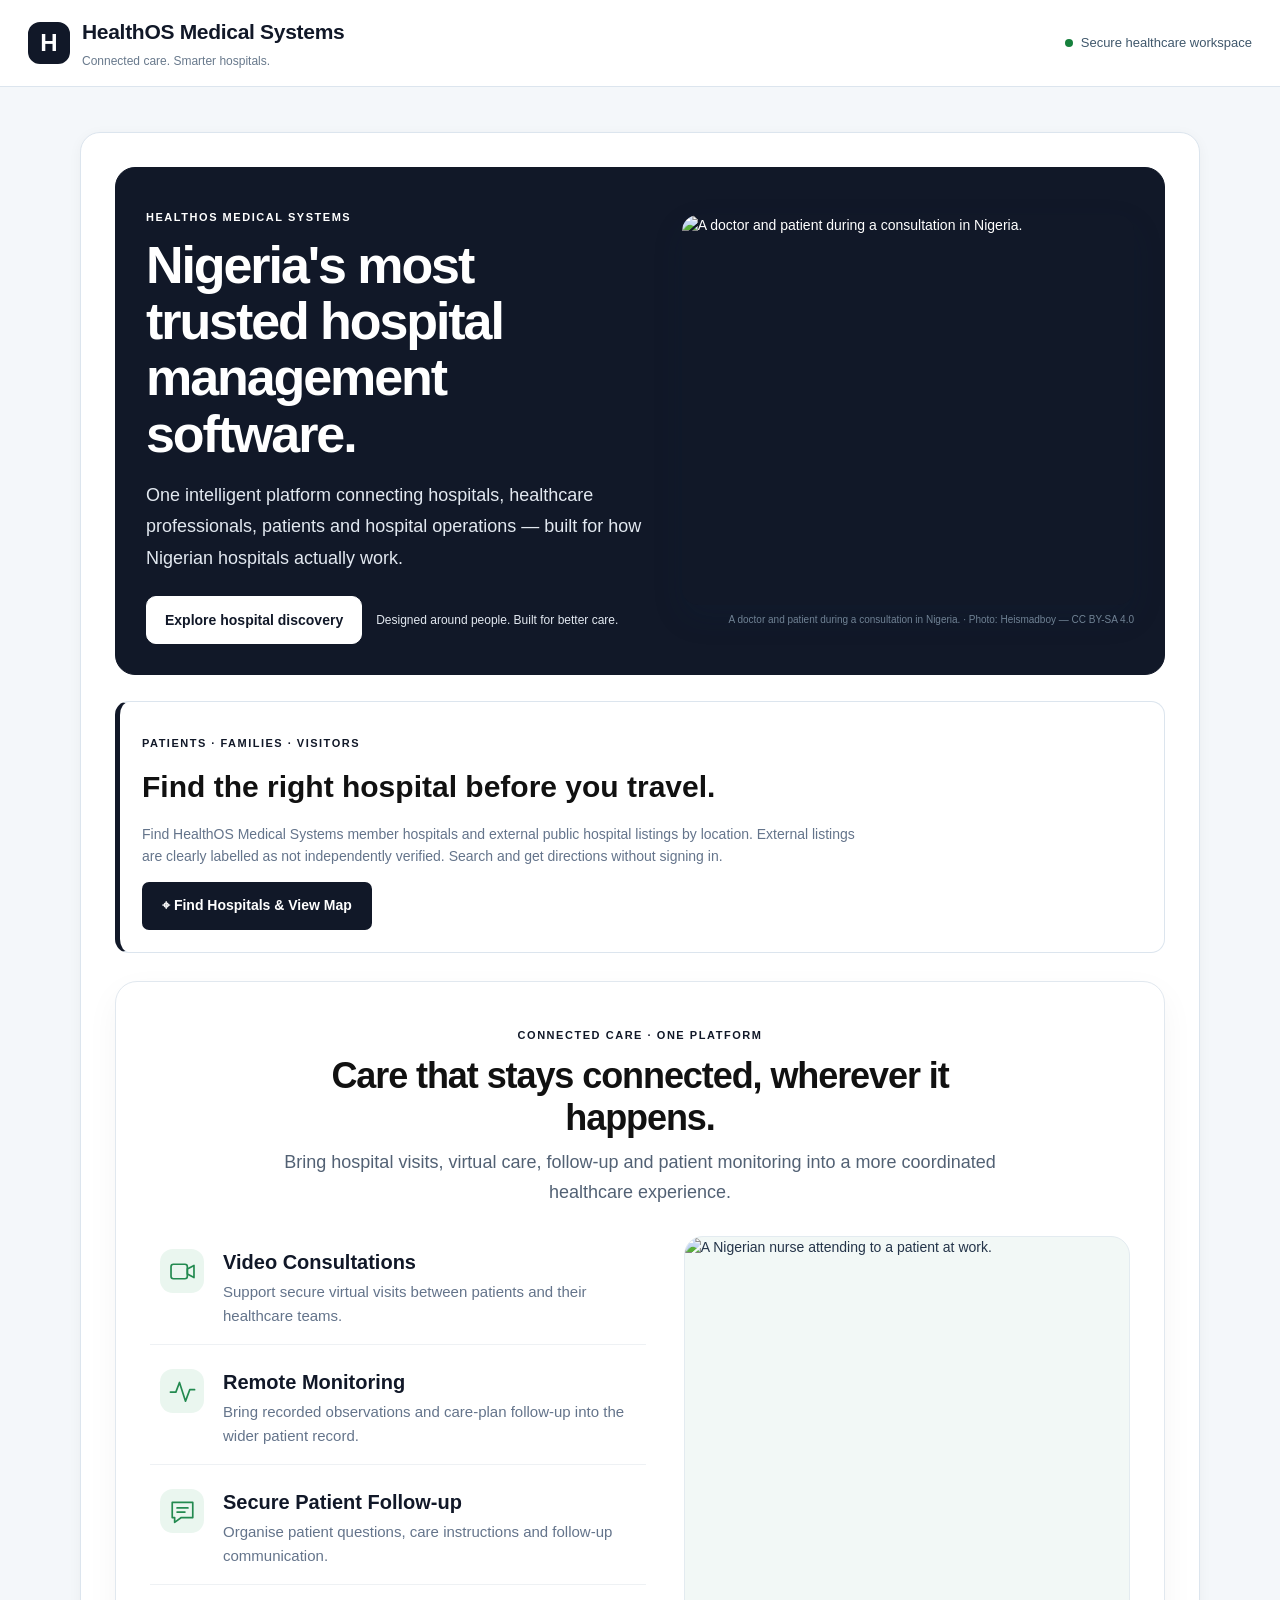
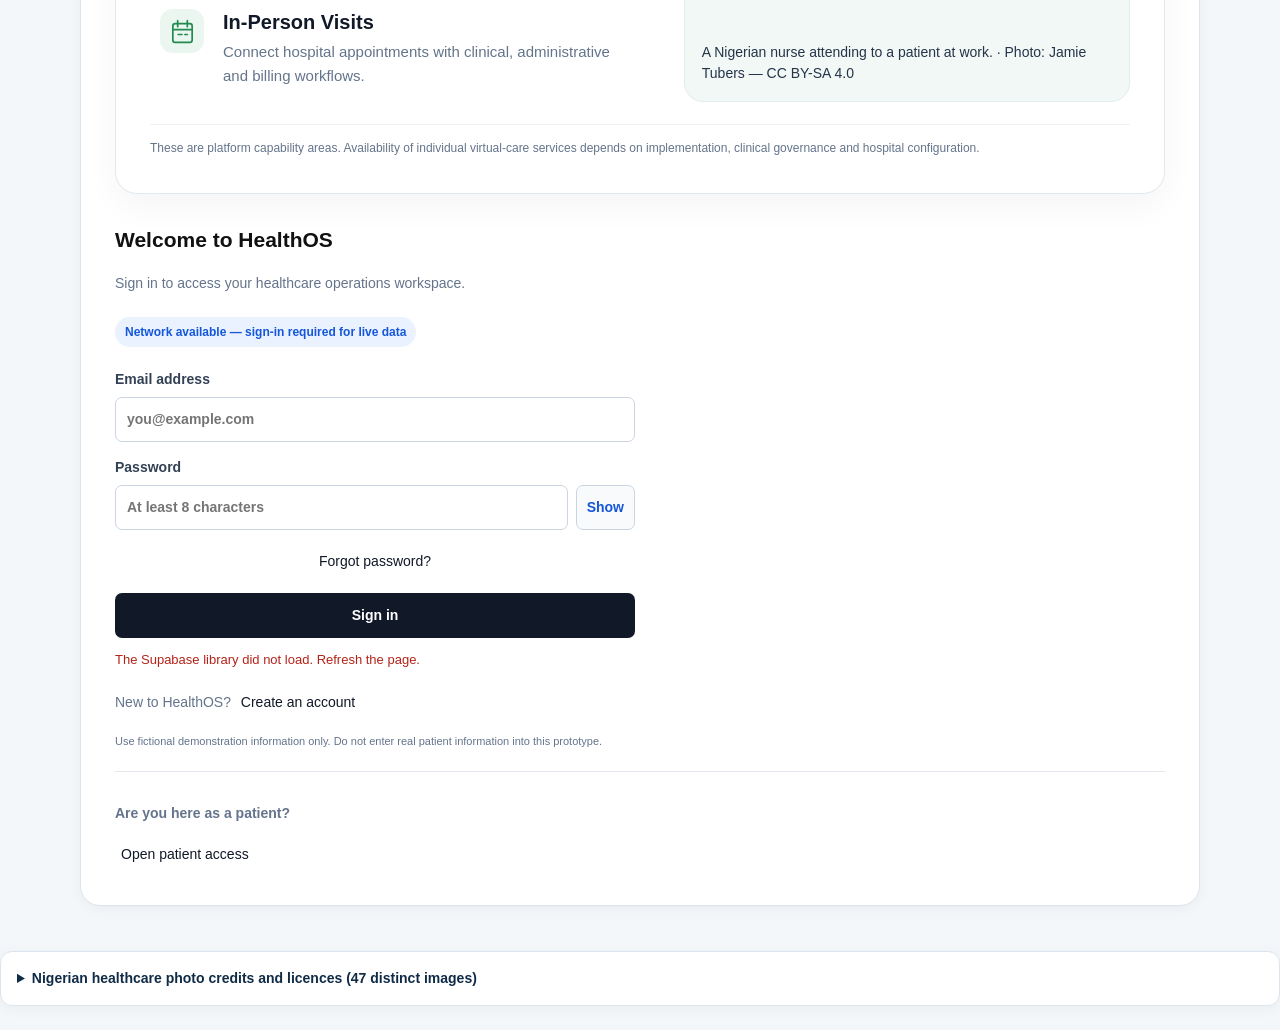
==== commit ff41b385: "Add supervisor-scoped attendance review panel to staff workspace" ====
--- a/index.html
+++ b/index.html
@@ -1280,6 +1280,12 @@
         <button type="button" class="secondary-button" id="staffAttendanceReportIssueButton">Submit explanation for review</button>
         <p id="staffAttendanceReportMessage" class="message" role="status" aria-live="polite"></p>
     </section>
+    <section class="staff-supervisor-attendance-review" id="staffSupervisorAttendanceReviewSection" hidden>
+        <h4>Department Supervisor — Attendance Review</h4>
+        <p class="muted">Attendance reports submitted by staff assigned to your supervision. The database verifies your active supervisor assignment before showing records or accepting a review.</p>
+        <p id="staffSupervisorAttendanceReviewMessage" class="message" role="status" aria-live="polite">Checking assigned supervisor access...</p>
+        <div id="staffSupervisorAttendanceReviewQueue"></div>
+    </section>
     <!-- END HEALTHOS MEDICAL SYSTEMS: STAFF ATTENDANCE SECTION -->
     <div class="panel-heading">
         <div>
@@ -1877,7 +1883,7 @@
  <div class="staff-attendance-review-section">
   <div class="panel-heading"><div><h4>Attendance Explanations &amp; Supervisor Review</h4>
    <p class="muted">Review staff-submitted attendance explanations, inspect consented GPS accuracy evidence and record a decision. Review notes are preserved as immutable events.</p></div>
-   <button type="button" class="secondary-button" id="refreshStaffAttendanceReviewQueue" onclick="if(window.currentClinic&&window.managementVerified){loadStaffAttendanceReviewQueue(window.currentClinic)}">Refresh reports</button>
+   <button type="button" class="secondary-button" id="refreshStaffAttendanceReviewQueue">Refresh reports</button>
   </div>
   <p id="staffAttendanceReviewQueueMessage" class="message" role="status" aria-live="polite">Attendance explanations will appear here after administrator verification.</p>
   <div id="staffAttendanceReviewQueue"></div>
--- a/styles.css
+++ b/styles.css
@@ -2055,3 +2055,15 @@
     max-height:680px!important;
   }
 }
+
+/* Consent-based attendance evidence and supervisor review workspace. */
+.staff-attendance-location-consent{display:flex;align-items:flex-start;gap:10px;margin:14px 0;padding:13px 15px;border:1px solid #d8e3ed;border-radius:12px;background:#f7fafc;color:#294257;font-size:13px;line-height:1.55}
+.staff-attendance-location-consent input{width:20px;height:20px;flex:0 0 auto;margin-top:2px}
+.staff-attendance-report-form,.staff-attendance-review-section{margin:18px 0;padding:16px;border:1px solid #d8e3ed;border-radius:14px;background:#fff}
+.staff-attendance-report-form label{display:block;margin:10px 0 5px;font-weight:700}
+.staff-attendance-report-form textarea,.staff-attendance-report-form select,.staff-attendance-review-controls textarea,.staff-attendance-review-controls select{width:100%;box-sizing:border-box;margin:4px 0 10px;padding:10px;border:1px solid #cbd8e5;border-radius:9px;background:#fff;color:#183247}
+.staff-attendance-review-card{margin:12px 0;padding:14px;border:1px solid #dce5ee;border-radius:12px;background:#f9fbfd}
+.staff-attendance-review-card h4{margin:0 0 8px;color:#183247}
+.staff-attendance-review-card p{line-height:1.5}
+.staff-attendance-review-controls{display:grid;grid-template-columns:minmax(140px,.7fr) minmax(180px,1.5fr) auto;gap:10px;align-items:center}
+@media(max-width:640px){.staff-attendance-review-controls{grid-template-columns:1fr}.staff-attendance-report-form,.staff-attendance-review-section{padding:12px}}
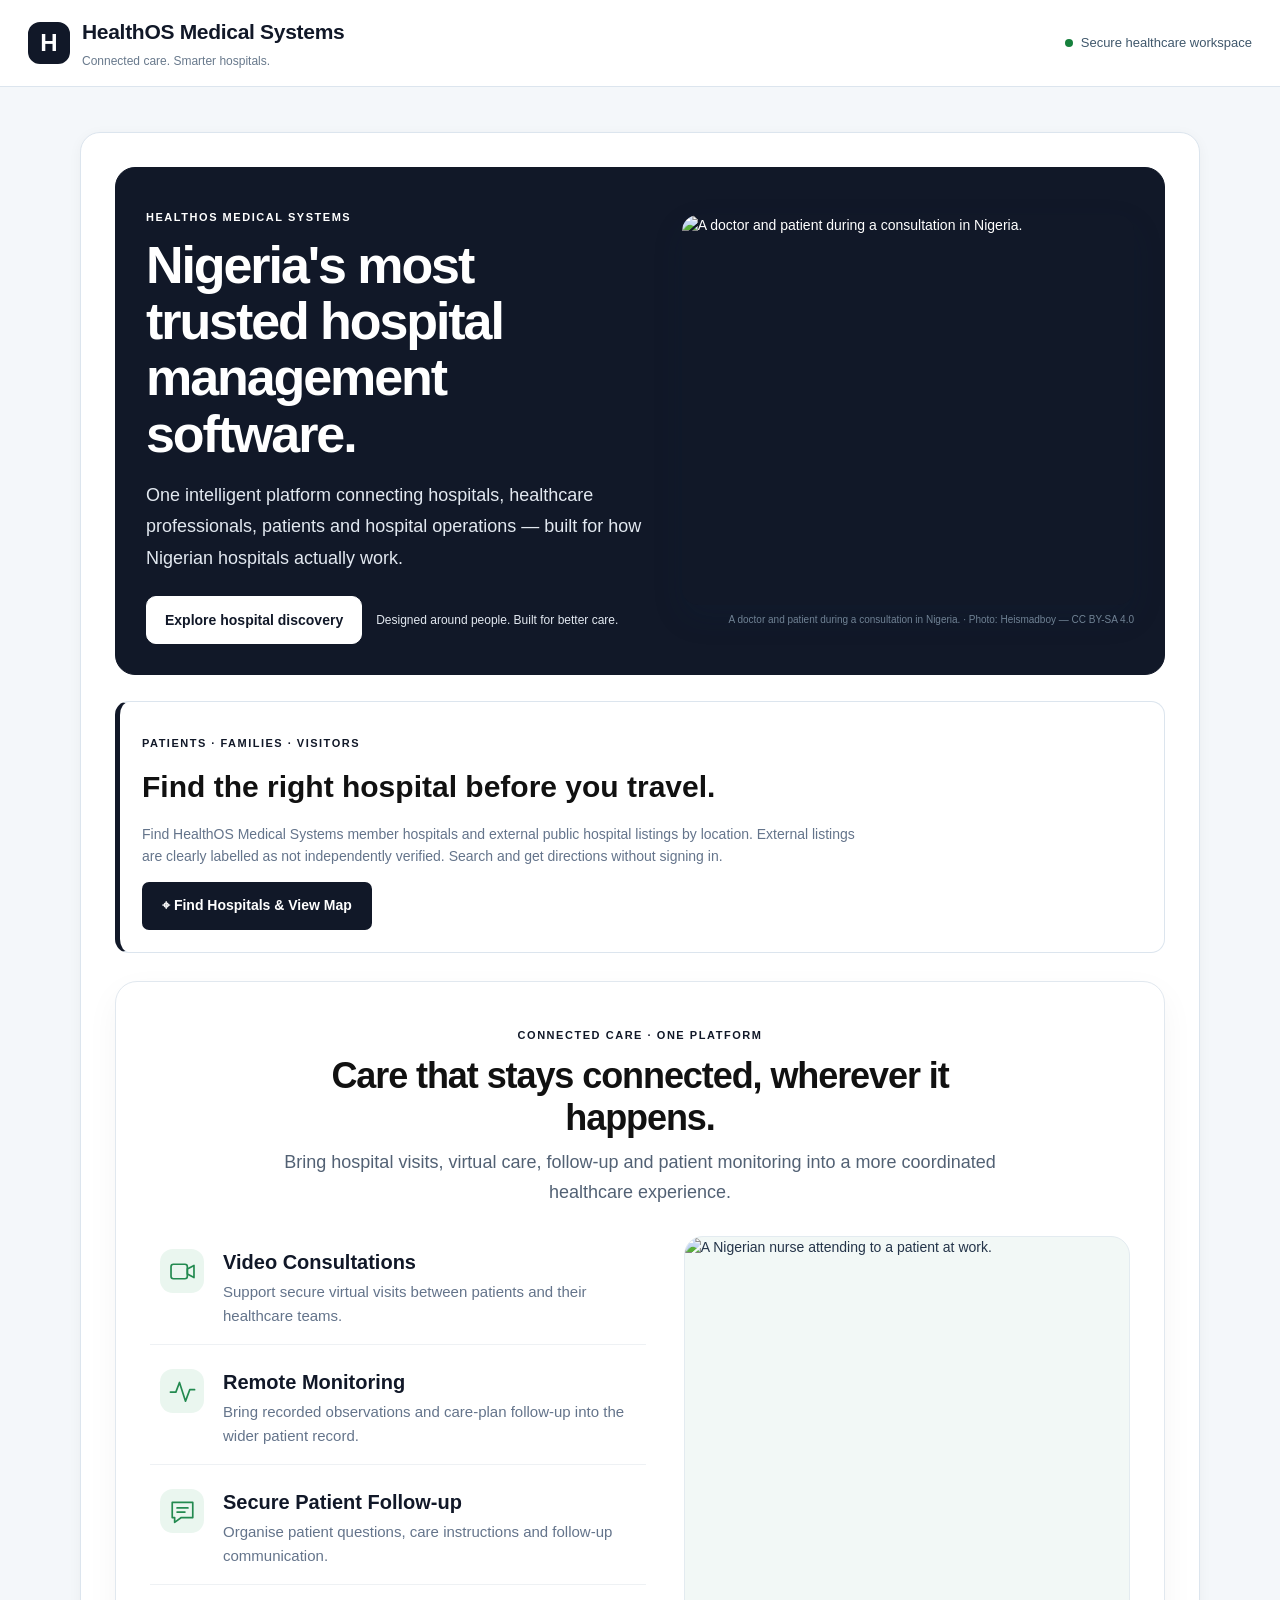
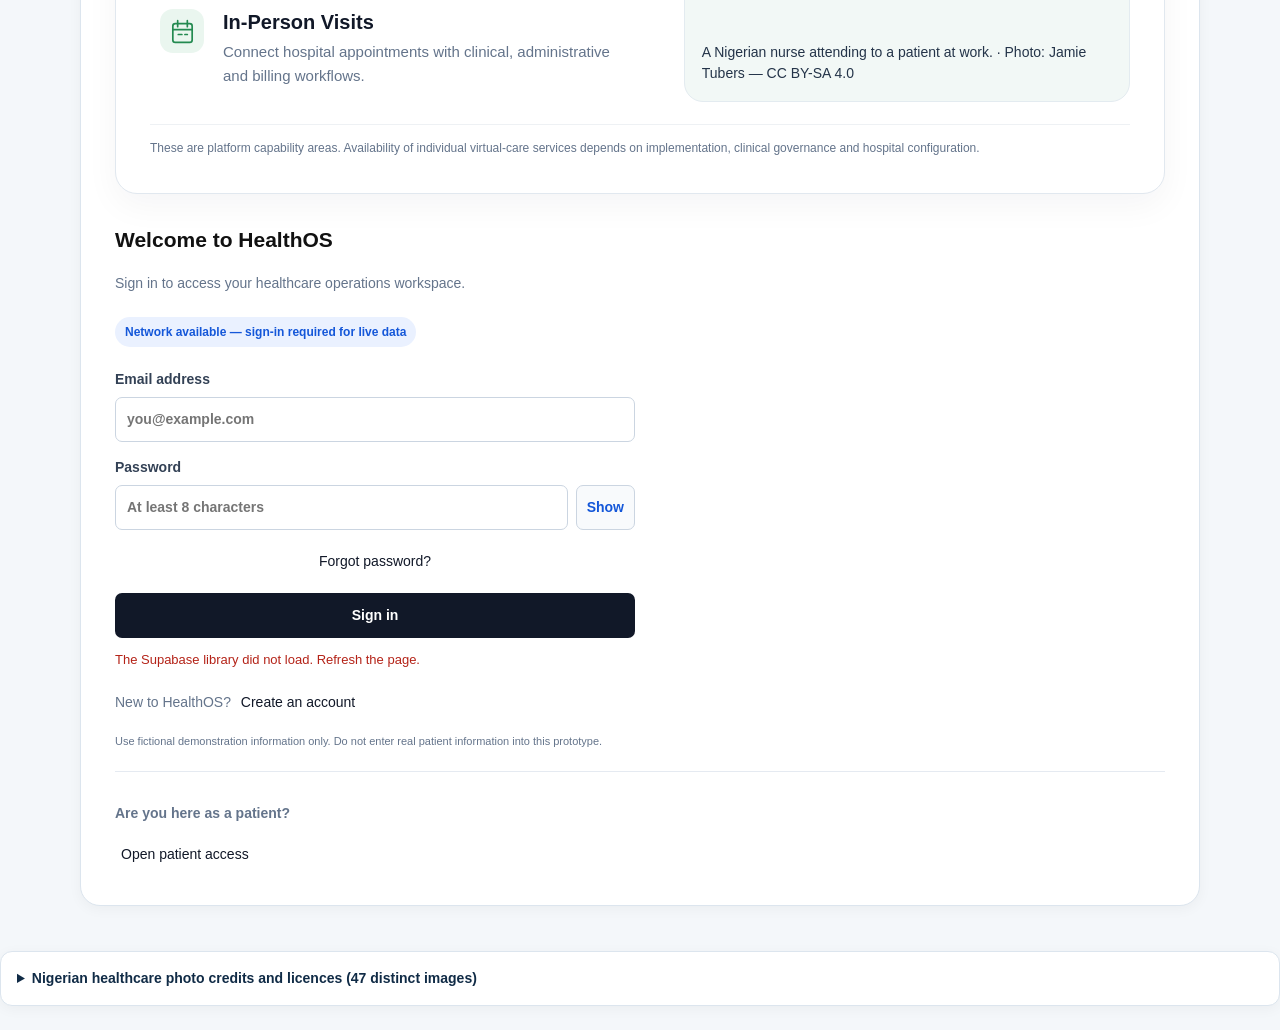
==== commit 6b5b66c1: "Load Part 2V evidence correction workspace" ====
--- a/index.html
+++ b/index.html
@@ -27,6 +27,7 @@
     <script src="https://cdnjs.cloudflare.com/ajax/libs/qrcodejs/1.0.0/qrcode.min.js" defer></script>
 <script src="https://cdn.jsdelivr.net/npm/@supabase/supabase-js@2"></script>
     <script src="app.js?v=20261108-department-staffing-coverage-v1" defer></script>
+    <script src="staff-evidence-correction-workspace.js?v=20261109-part2v-v1" defer></script>
     <script src="icu-supervisor-management.js?v=20261108-supervisor-access-v1" defer></script>
     <script src="healthos-directory-admin.js?v=20261106-national-lga-registry-ui-v1" defer></script>
     <script src="healthos-hospital-registration-review.js?v=20261107-risk-flags-ui" defer></script>
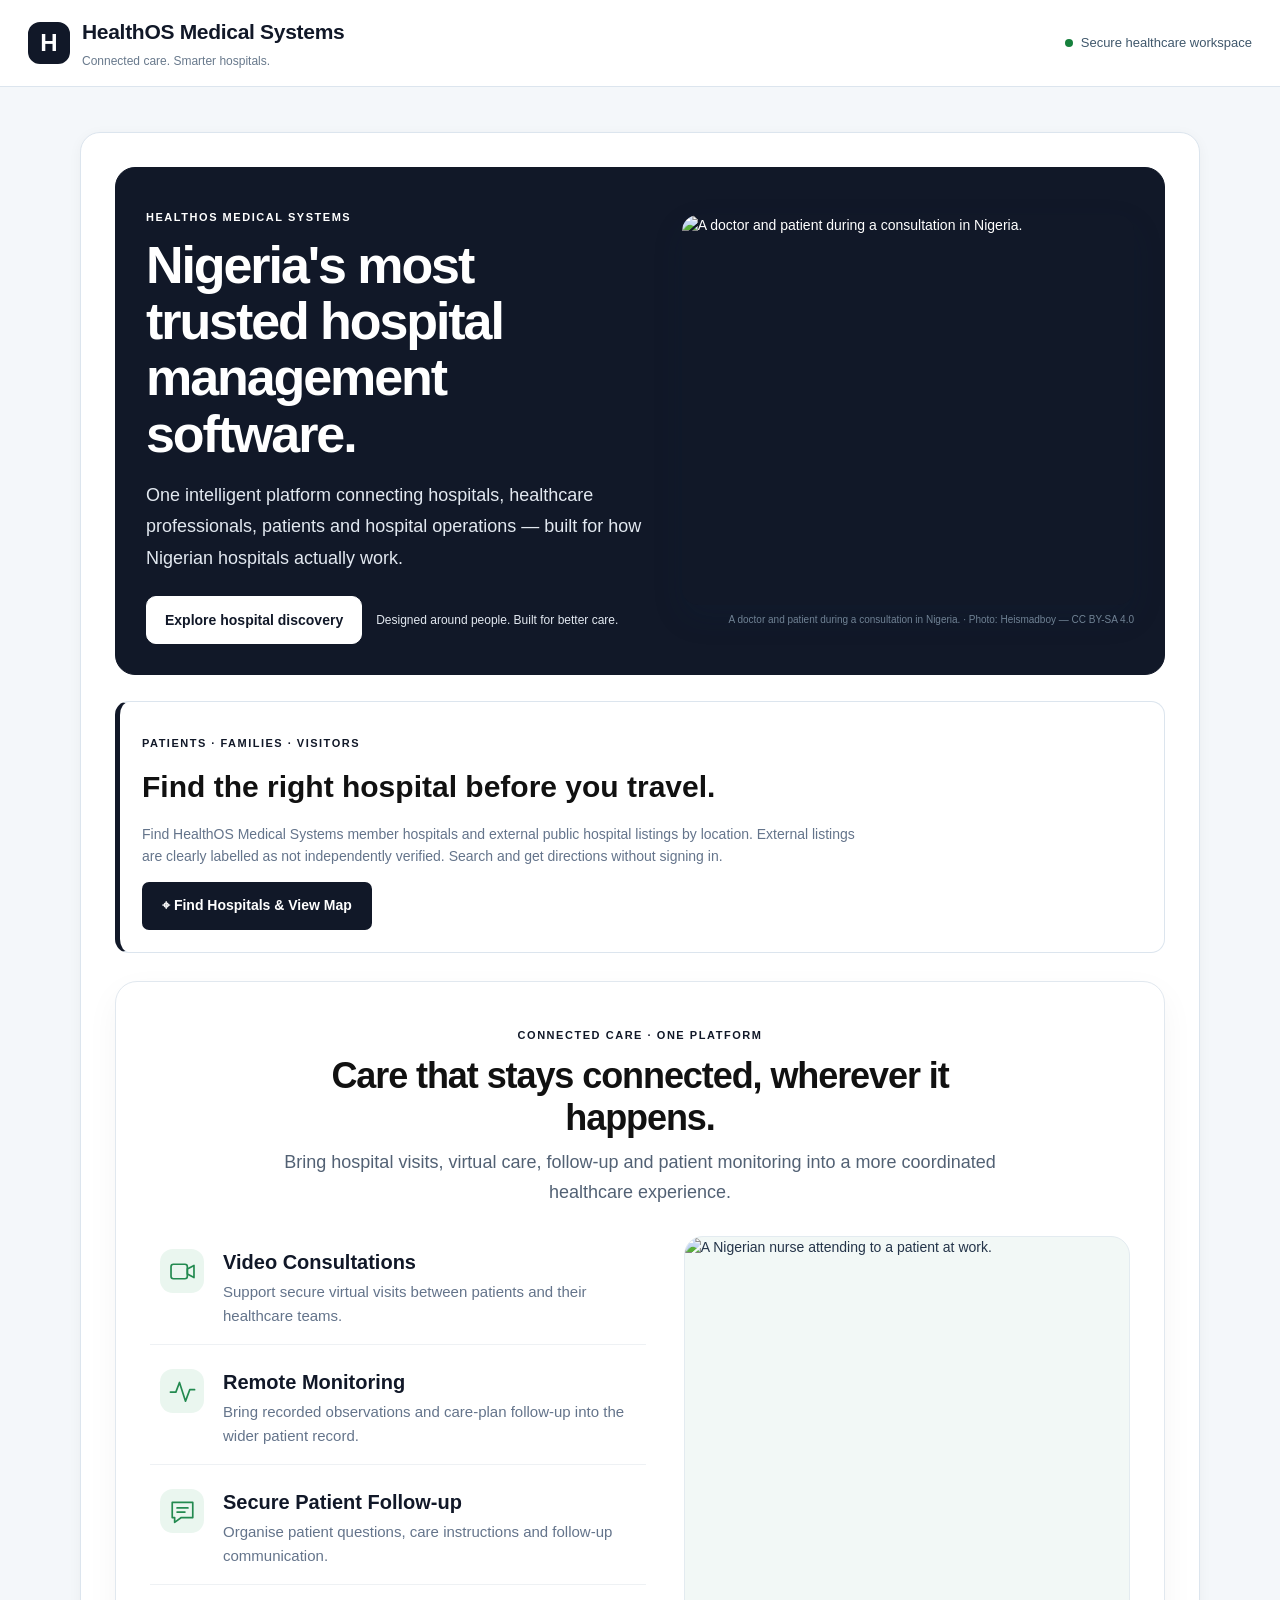
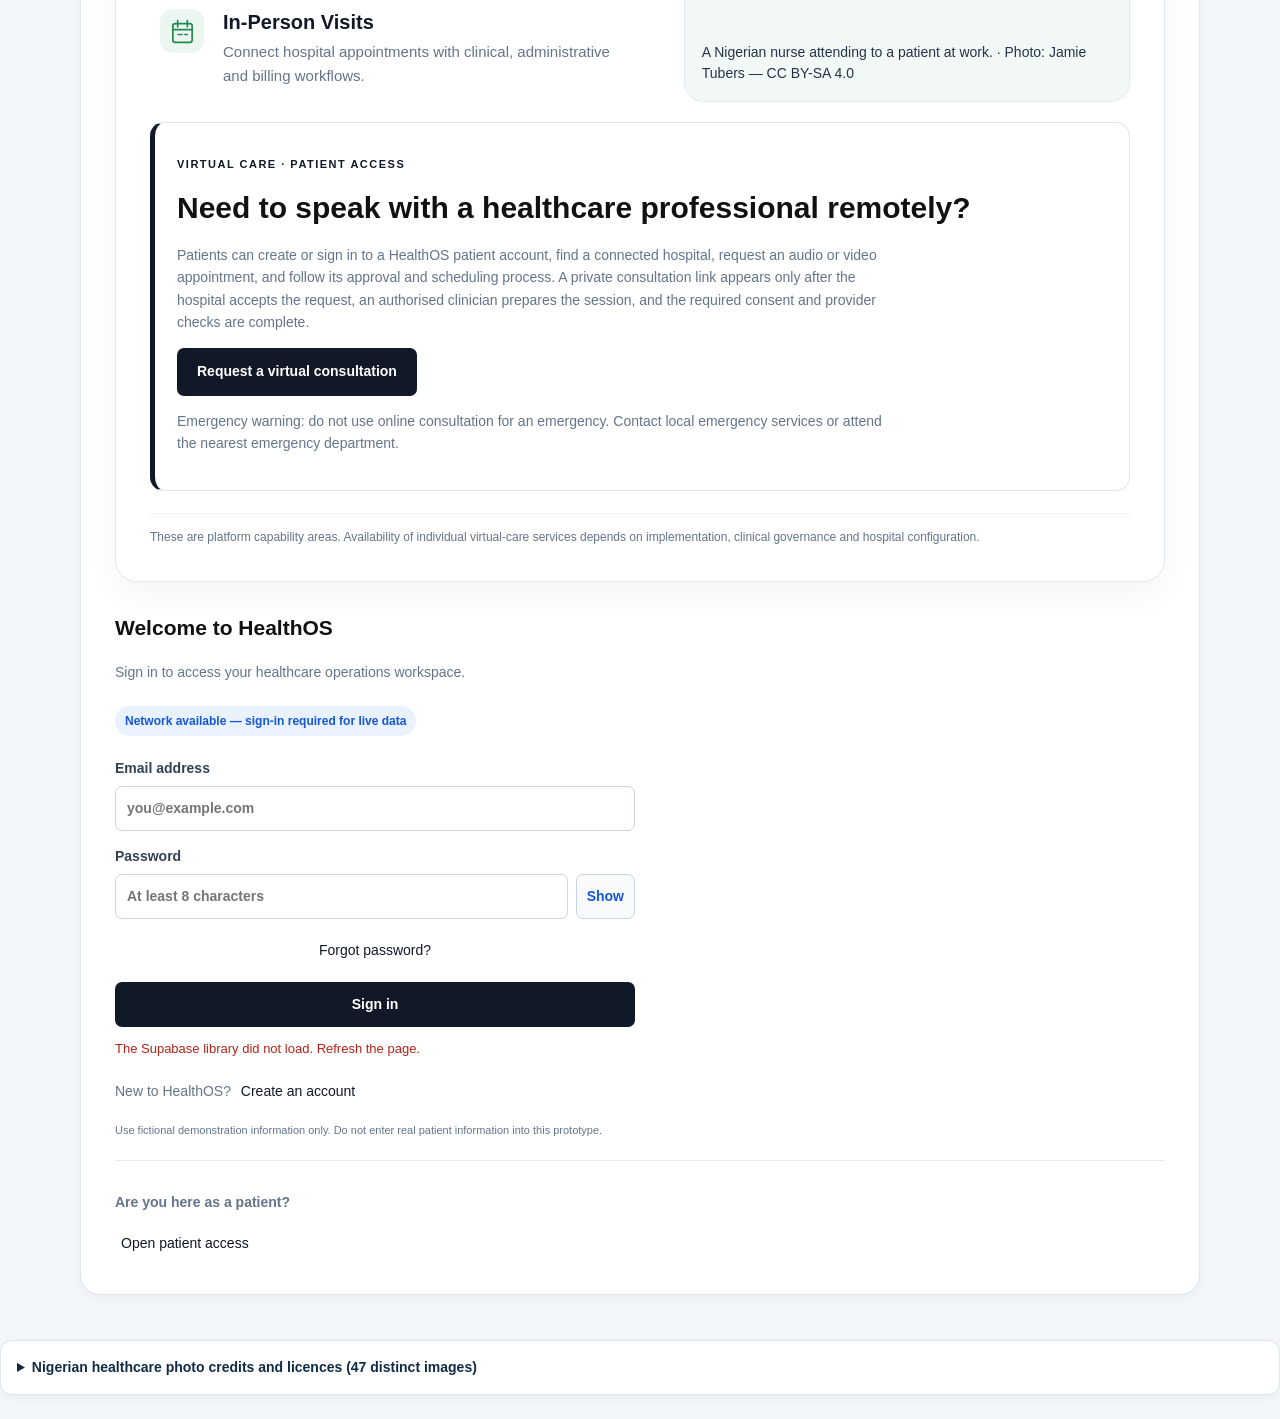
==== commit 72b140c0: "Add public patient entry point for virtual consultations" ====
--- a/index.html
+++ b/index.html
@@ -27,6 +27,8 @@
     <script src="https://cdnjs.cloudflare.com/ajax/libs/qrcodejs/1.0.0/qrcode.min.js" defer></script>
 <script src="https://cdn.jsdelivr.net/npm/@supabase/supabase-js@2"></script>
     <script src="app.js?v=20261108-department-staffing-coverage-v1" defer></script>
+    <script src="healthos-telemedicine-operations.js?v=20261109-telemedicine-complete-v1" defer></script>
+    <script src="healthos-telemedicine-demo.js?v=20261110-synthetic-demo-v1" defer></script>
     <script src="staff-evidence-correction-workspace.js?v=20261109-part2v-v1" defer></script>
     <script src="icu-supervisor-management.js?v=20261108-supervisor-access-v1" defer></script>
     <script src="healthos-directory-admin.js?v=20261106-national-lga-registry-ui-v1" defer></script>
@@ -308,6 +310,18 @@
                         <figcaption>A Nigerian nurse attending to a patient at work. · Photo: Jamie Tubers — CC BY-SA 4.0</figcaption>
                     </figure>
                 </div>
+                <section class="public-discovery-hero" aria-labelledby="publicTelemedicineHeading" style="margin-top:18px">
+                    <p class="eyebrow">VIRTUAL CARE · PATIENT ACCESS</p>
+                    <h2 id="publicTelemedicineHeading">Need to speak with a healthcare professional remotely?</h2>
+                    <p>Patients can create or sign in to a HealthOS patient account, find a connected hospital, request an audio or video appointment, and follow its approval and scheduling process. A private consultation link appears only after the hospital accepts the request, an authorised clinician prepares the session, and the required consent and provider checks are complete.</p>
+                    <button type="button" class="primary-button" id="publicRequestVirtualConsultationButton">Request a virtual consultation</button>
+                    <p class="muted">Emergency warning: do not use online consultation for an emergency. Contact local emergency services or attend the nearest emergency department.</p>
+                </section>
+                <script>
+                document.getElementById("publicRequestVirtualConsultationButton")?.addEventListener("click", () => {
+                    document.getElementById("openPatientAccessButton")?.click();
+                });
+                </script>
                 <p class="healthos-care-disclaimer">These are platform capability areas. Availability of individual virtual-care services depends on implementation, clinical governance and hospital configuration.</p>
             </section>
 
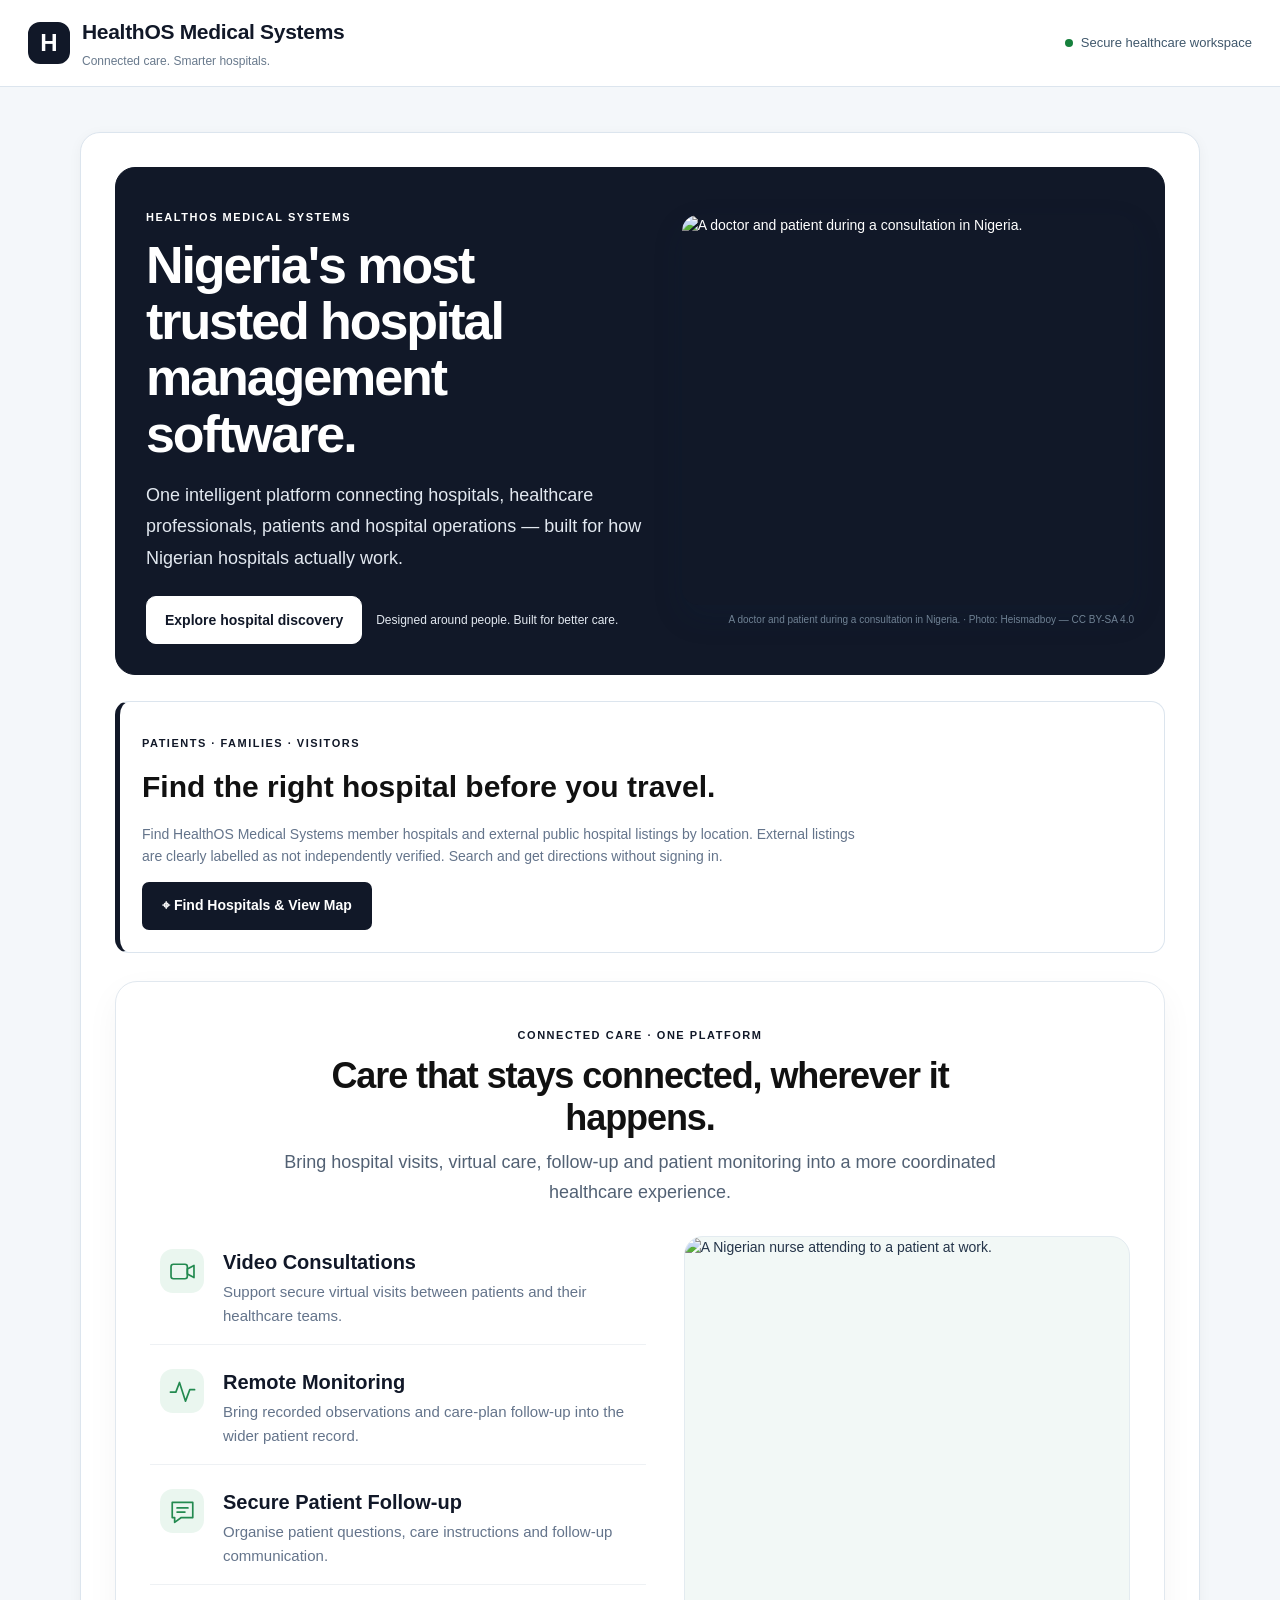
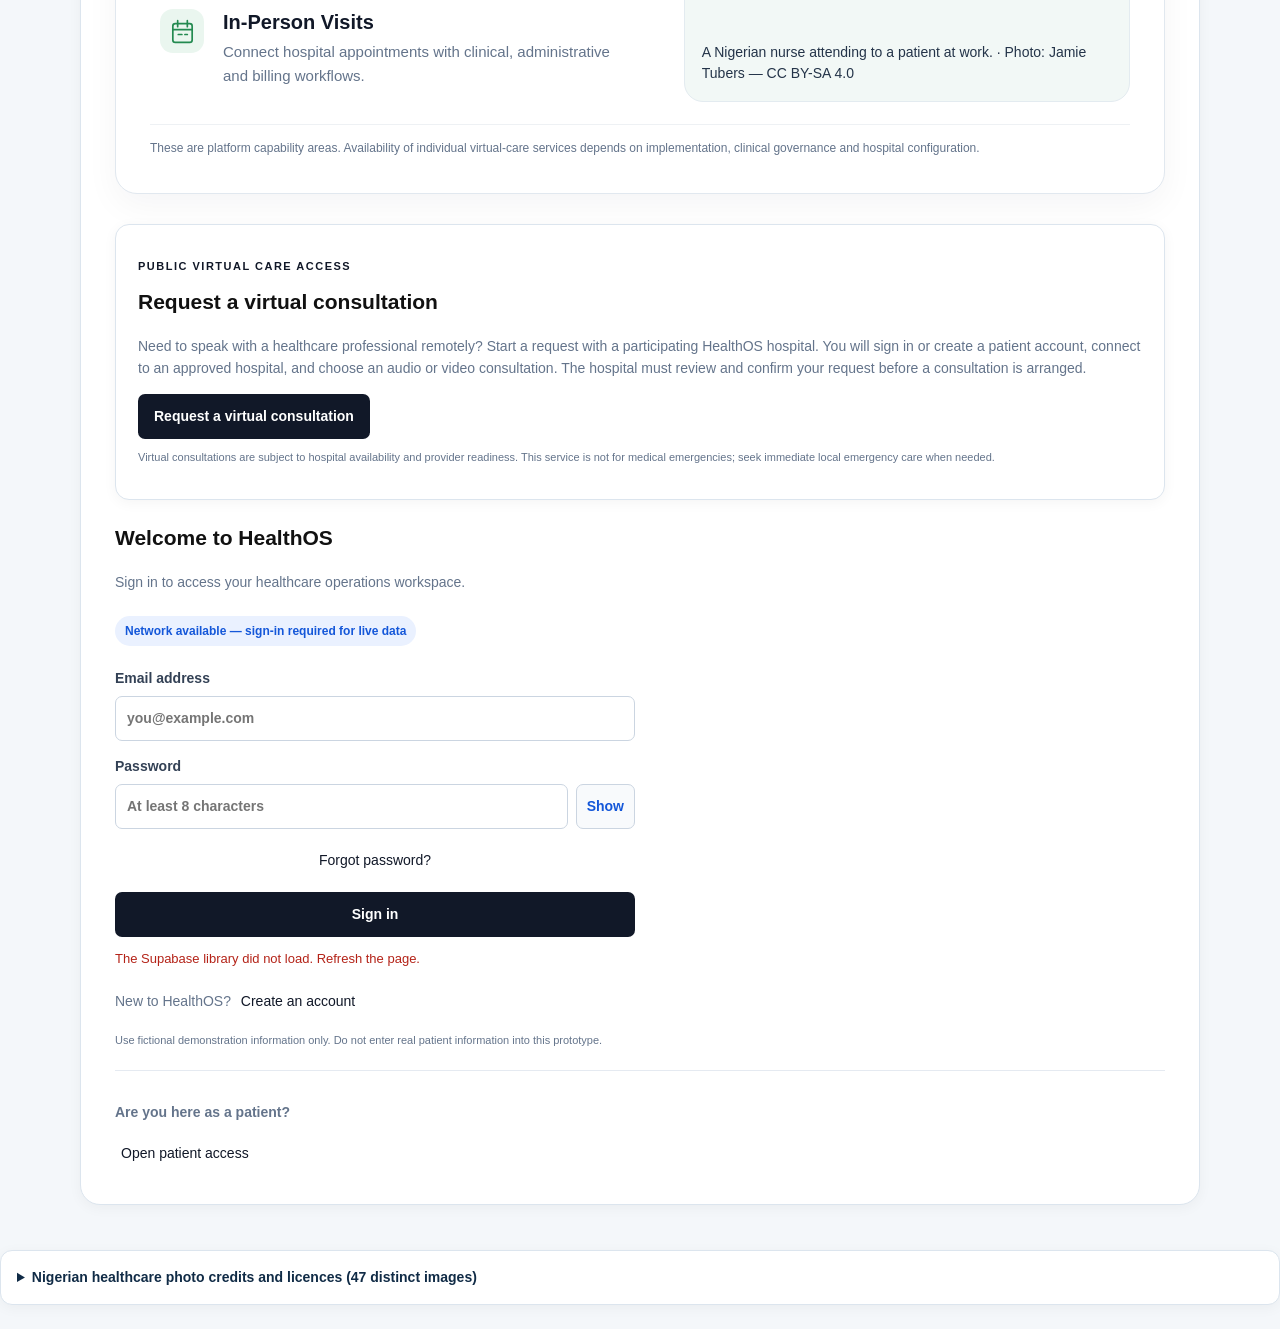
==== commit 65c87437: "Add public homepage entry point for virtual consultation requests" ====
--- a/index.html
+++ b/index.html
@@ -28,7 +28,6 @@
 <script src="https://cdn.jsdelivr.net/npm/@supabase/supabase-js@2"></script>
     <script src="app.js?v=20261108-department-staffing-coverage-v1" defer></script>
     <script src="healthos-telemedicine-operations.js?v=20261109-telemedicine-complete-v1" defer></script>
-    <script src="healthos-telemedicine-demo.js?v=20261110-synthetic-demo-v1" defer></script>
     <script src="staff-evidence-correction-workspace.js?v=20261109-part2v-v1" defer></script>
     <script src="icu-supervisor-management.js?v=20261108-supervisor-access-v1" defer></script>
     <script src="healthos-directory-admin.js?v=20261106-national-lga-registry-ui-v1" defer></script>
@@ -310,19 +309,15 @@
                         <figcaption>A Nigerian nurse attending to a patient at work. · Photo: Jamie Tubers — CC BY-SA 4.0</figcaption>
                     </figure>
                 </div>
-                <section class="public-discovery-hero" aria-labelledby="publicTelemedicineHeading" style="margin-top:18px">
-                    <p class="eyebrow">VIRTUAL CARE · PATIENT ACCESS</p>
-                    <h2 id="publicTelemedicineHeading">Need to speak with a healthcare professional remotely?</h2>
-                    <p>Patients can create or sign in to a HealthOS patient account, find a connected hospital, request an audio or video appointment, and follow its approval and scheduling process. A private consultation link appears only after the hospital accepts the request, an authorised clinician prepares the session, and the required consent and provider checks are complete.</p>
-                    <button type="button" class="primary-button" id="publicRequestVirtualConsultationButton">Request a virtual consultation</button>
-                    <p class="muted">Emergency warning: do not use online consultation for an emergency. Contact local emergency services or attend the nearest emergency department.</p>
-                </section>
-                <script>
-                document.getElementById("publicRequestVirtualConsultationButton")?.addEventListener("click", () => {
-                    document.getElementById("openPatientAccessButton")?.click();
-                });
-                </script>
                 <p class="healthos-care-disclaimer">These are platform capability areas. Availability of individual virtual-care services depends on implementation, clinical governance and hospital configuration.</p>
+            </section>
+
+            <section id="publicVirtualConsultation" class="panel" aria-labelledby="publicVirtualConsultationHeading" style="margin:22px 0;padding:22px;border:1px solid #dce5f0;border-radius:14px;background:#fff">
+                <p class="eyebrow">PUBLIC VIRTUAL CARE ACCESS</p>
+                <h2 id="publicVirtualConsultationHeading">Request a virtual consultation</h2>
+                <p>Need to speak with a healthcare professional remotely? Start a request with a participating HealthOS hospital. You will sign in or create a patient account, connect to an approved hospital, and choose an audio or video consultation. The hospital must review and confirm your request before a consultation is arranged.</p>
+                <button id="publicRequestVirtualConsultationButton" class="primary-button" type="button" onclick="document.getElementById('openPatientAccessButton').click()">Request a virtual consultation</button>
+                <p class="stat-note" style="margin-top:10px">Virtual consultations are subject to hospital availability and provider readiness. This service is not for medical emergencies; seek immediate local emergency care when needed.</p>
             </section>
 
             <h2 id="authHeading">Welcome to HealthOS Medical Systems</h2>
@@ -486,7 +481,7 @@
                 <h3>Medical record access requests</h3>
                 <p class="muted">A hospital requesting your records must be connected to your patient account. Review each request and approve or reject it. Approval here authorises a request only; records are not released until the secure verification and release stage is completed.</p>
                 <div id="patientRecordShareAccessRequests" class="stats-grid"><p class="muted">No record-access requests loaded.</p></div>
-                <h3>Book an appointment</h3>
+                <h3 id="patientAppointmentHeading">Book an appointment</h3>
                 <p class="muted">Requests can be sent only to hospitals that have approved your connection. The hospital must confirm the requested time.</p>
                 <form id="patientAppointmentForm" class="auth-form">
                     <label>Connected hospital<select id="patientAppointmentClinic" required><option value="">Loading connected hospitals...</option></select></label>
